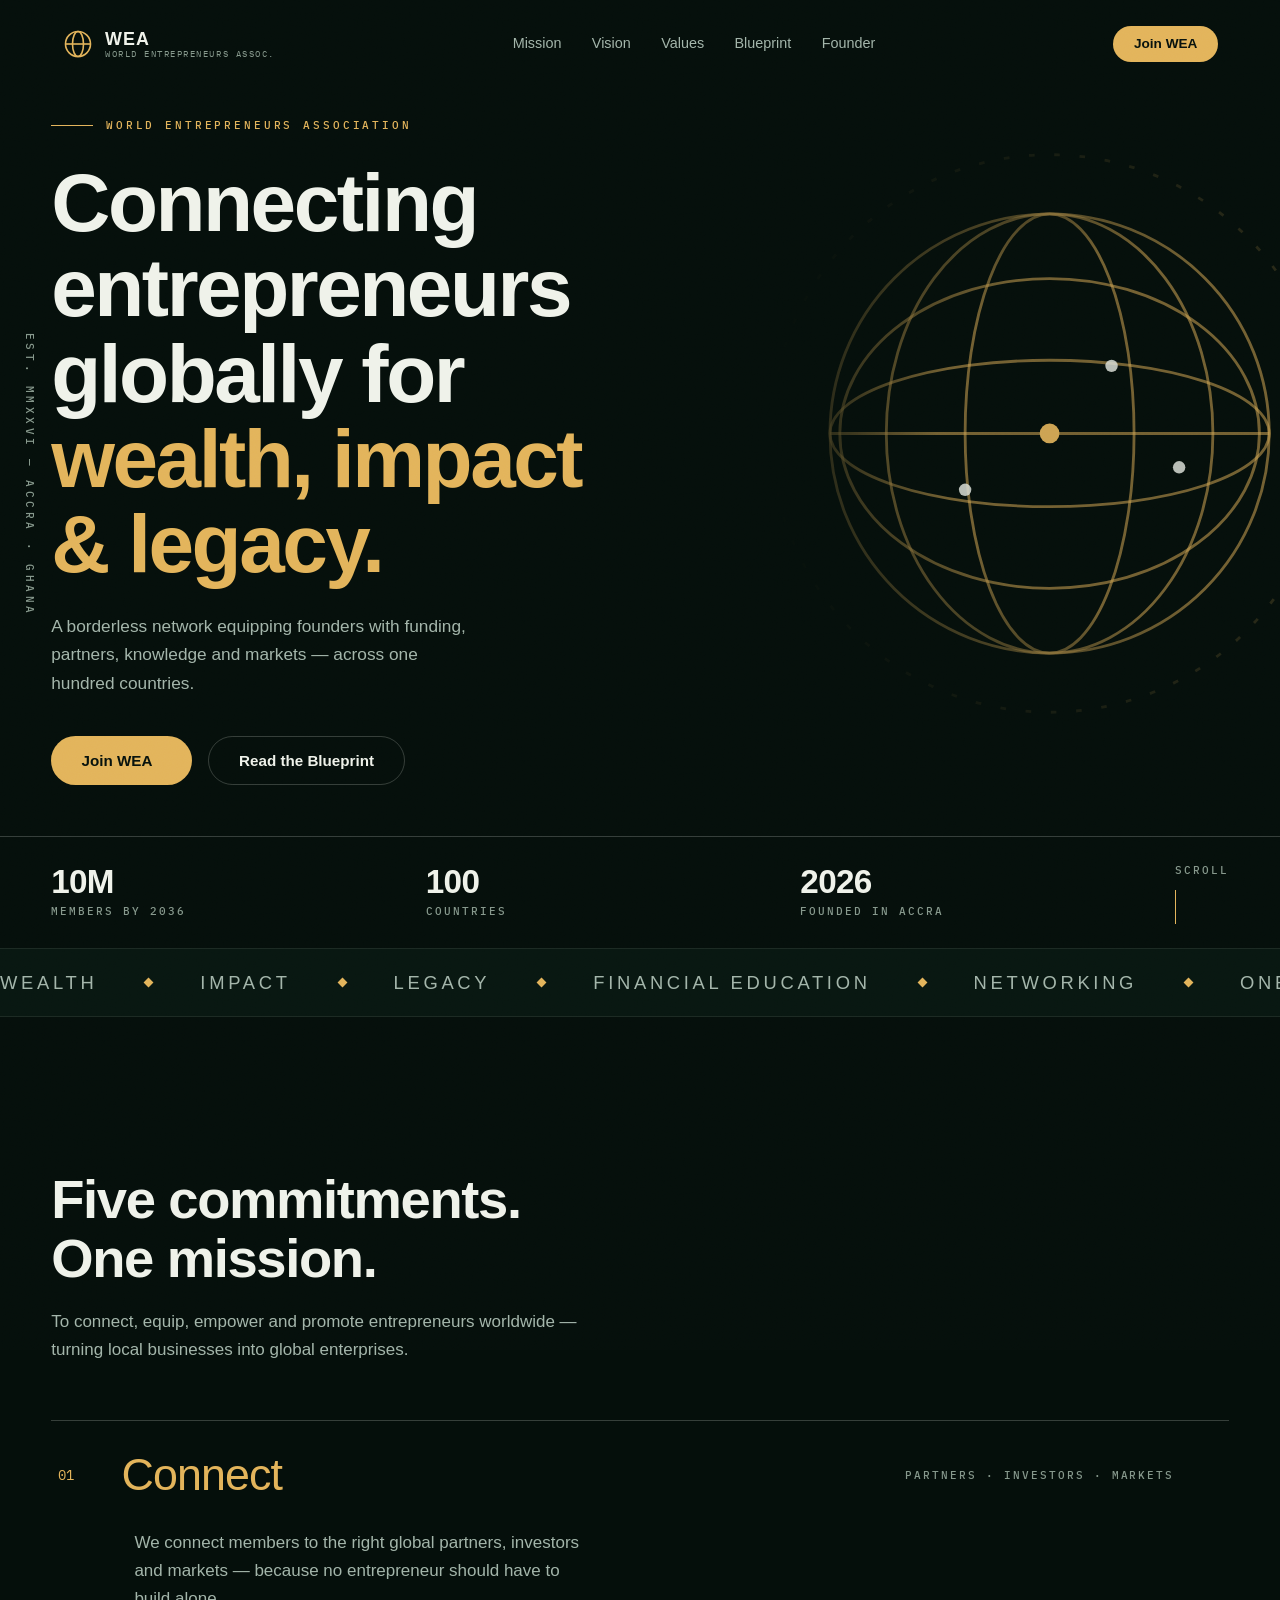
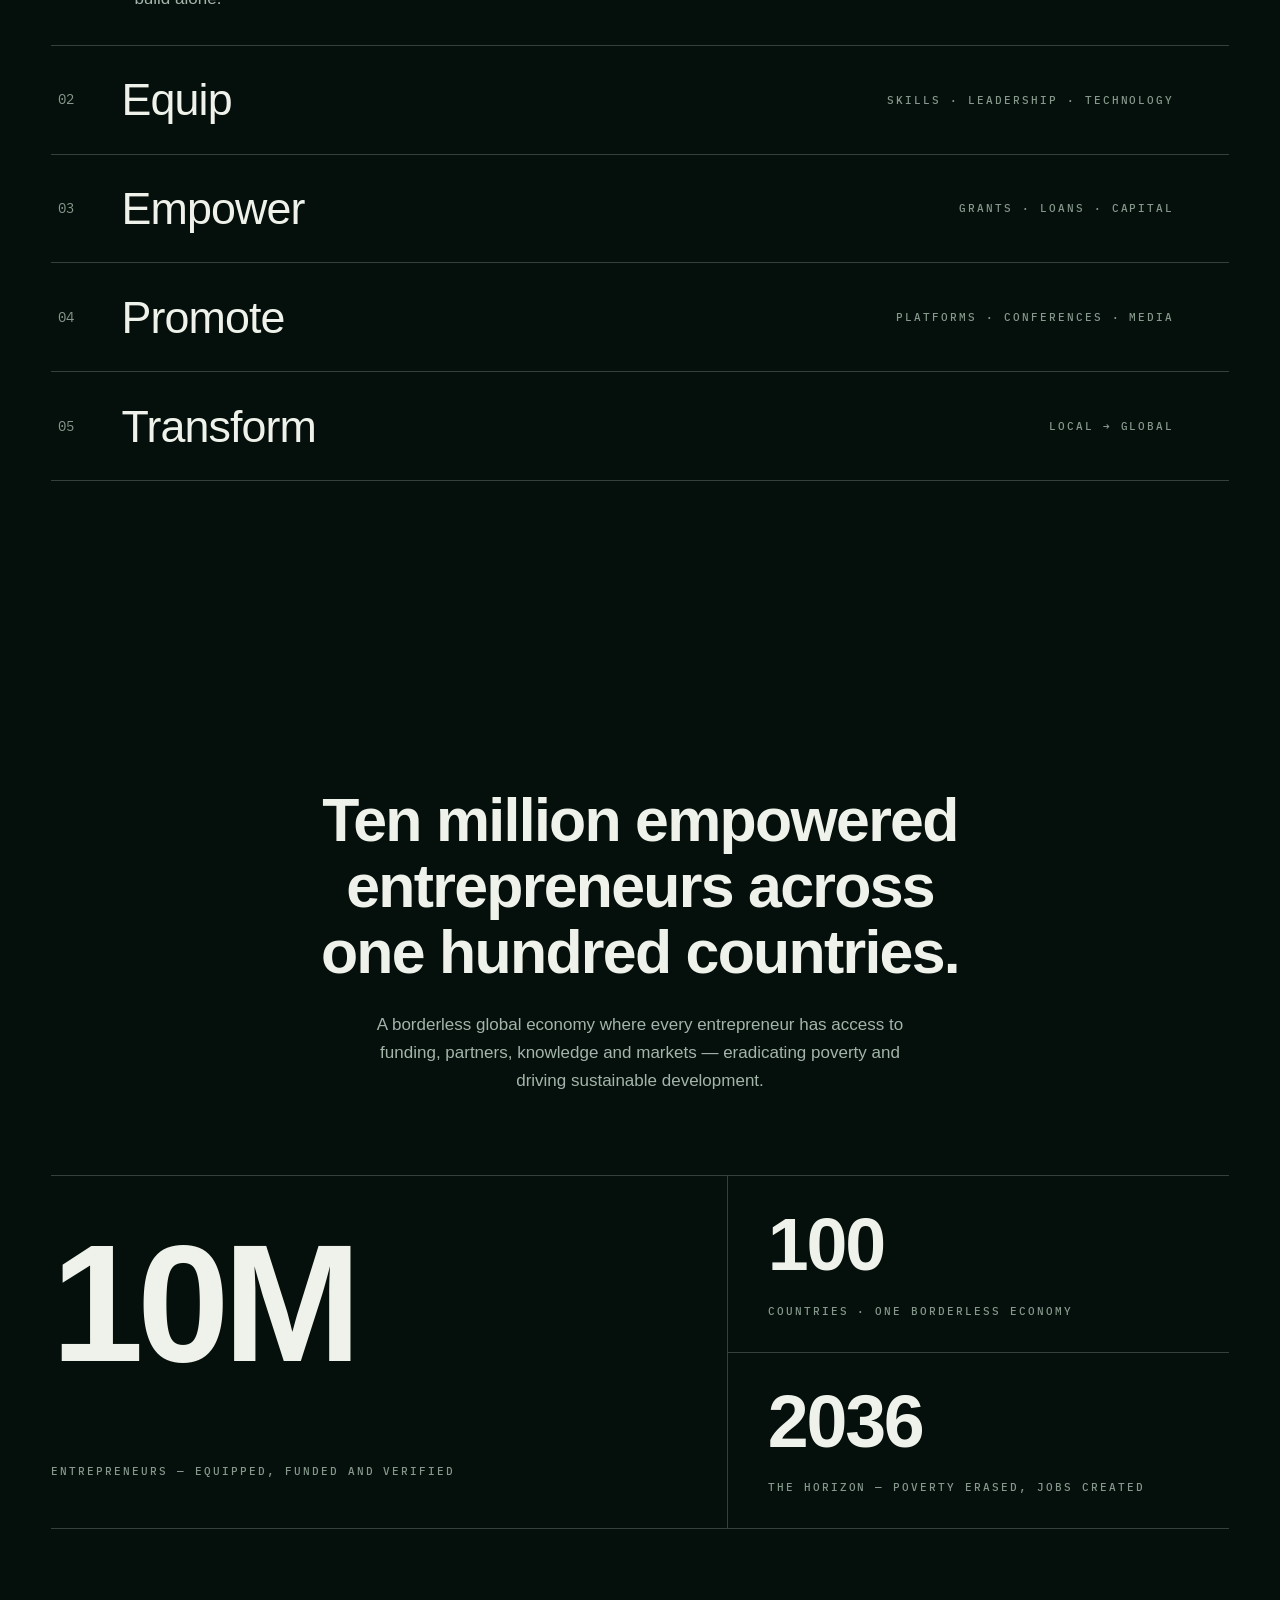
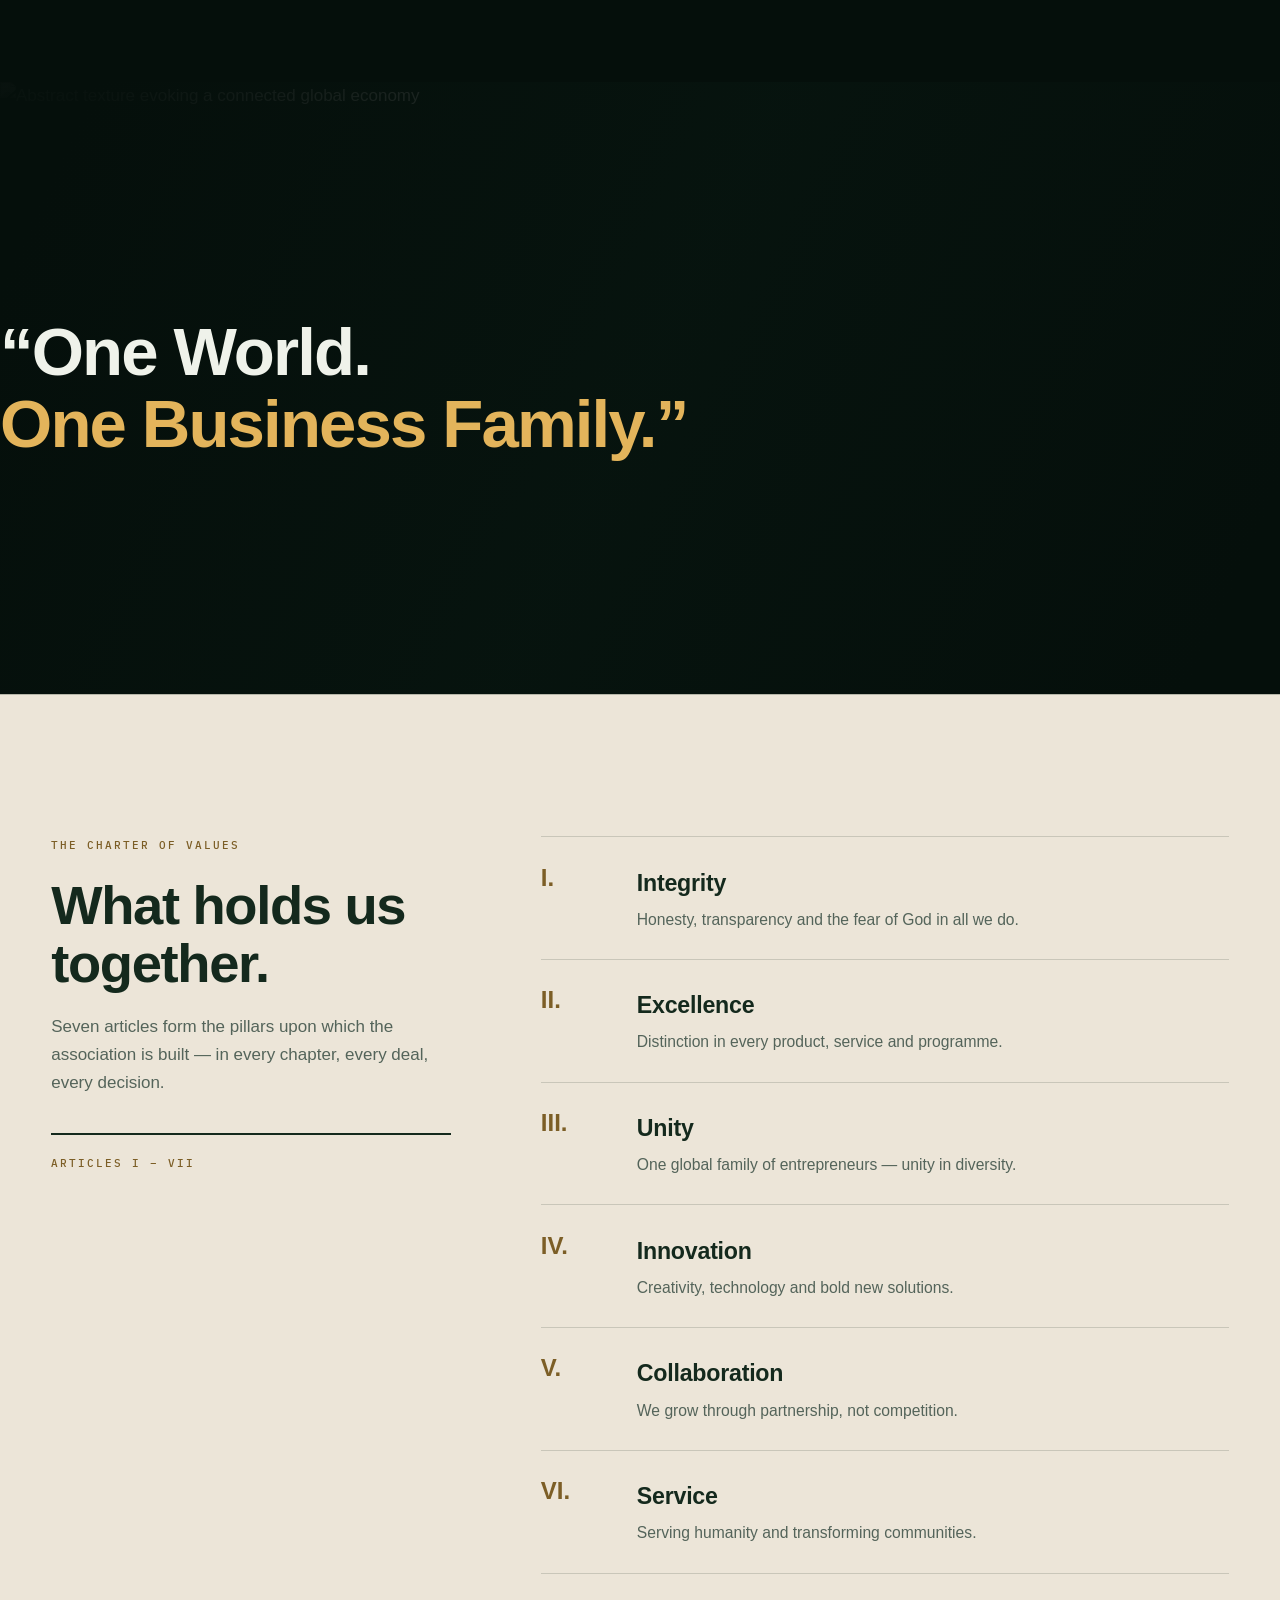
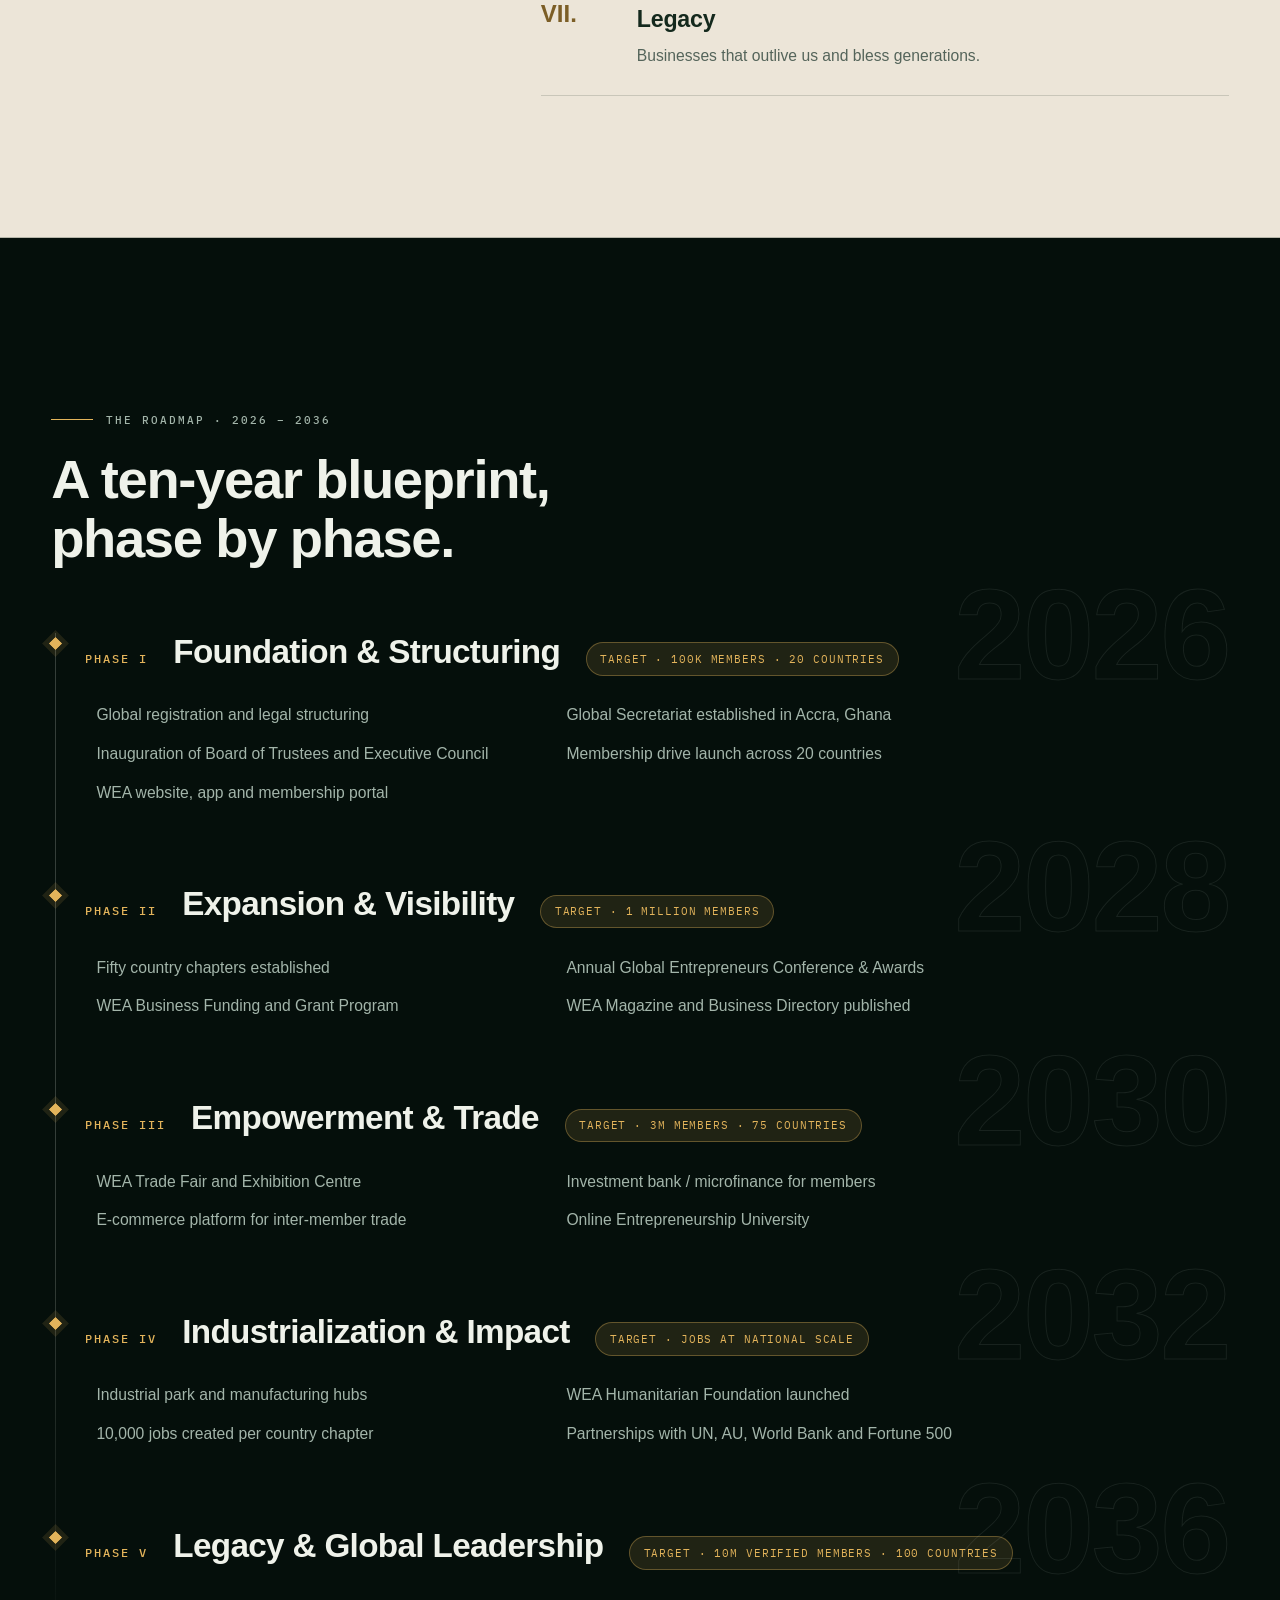
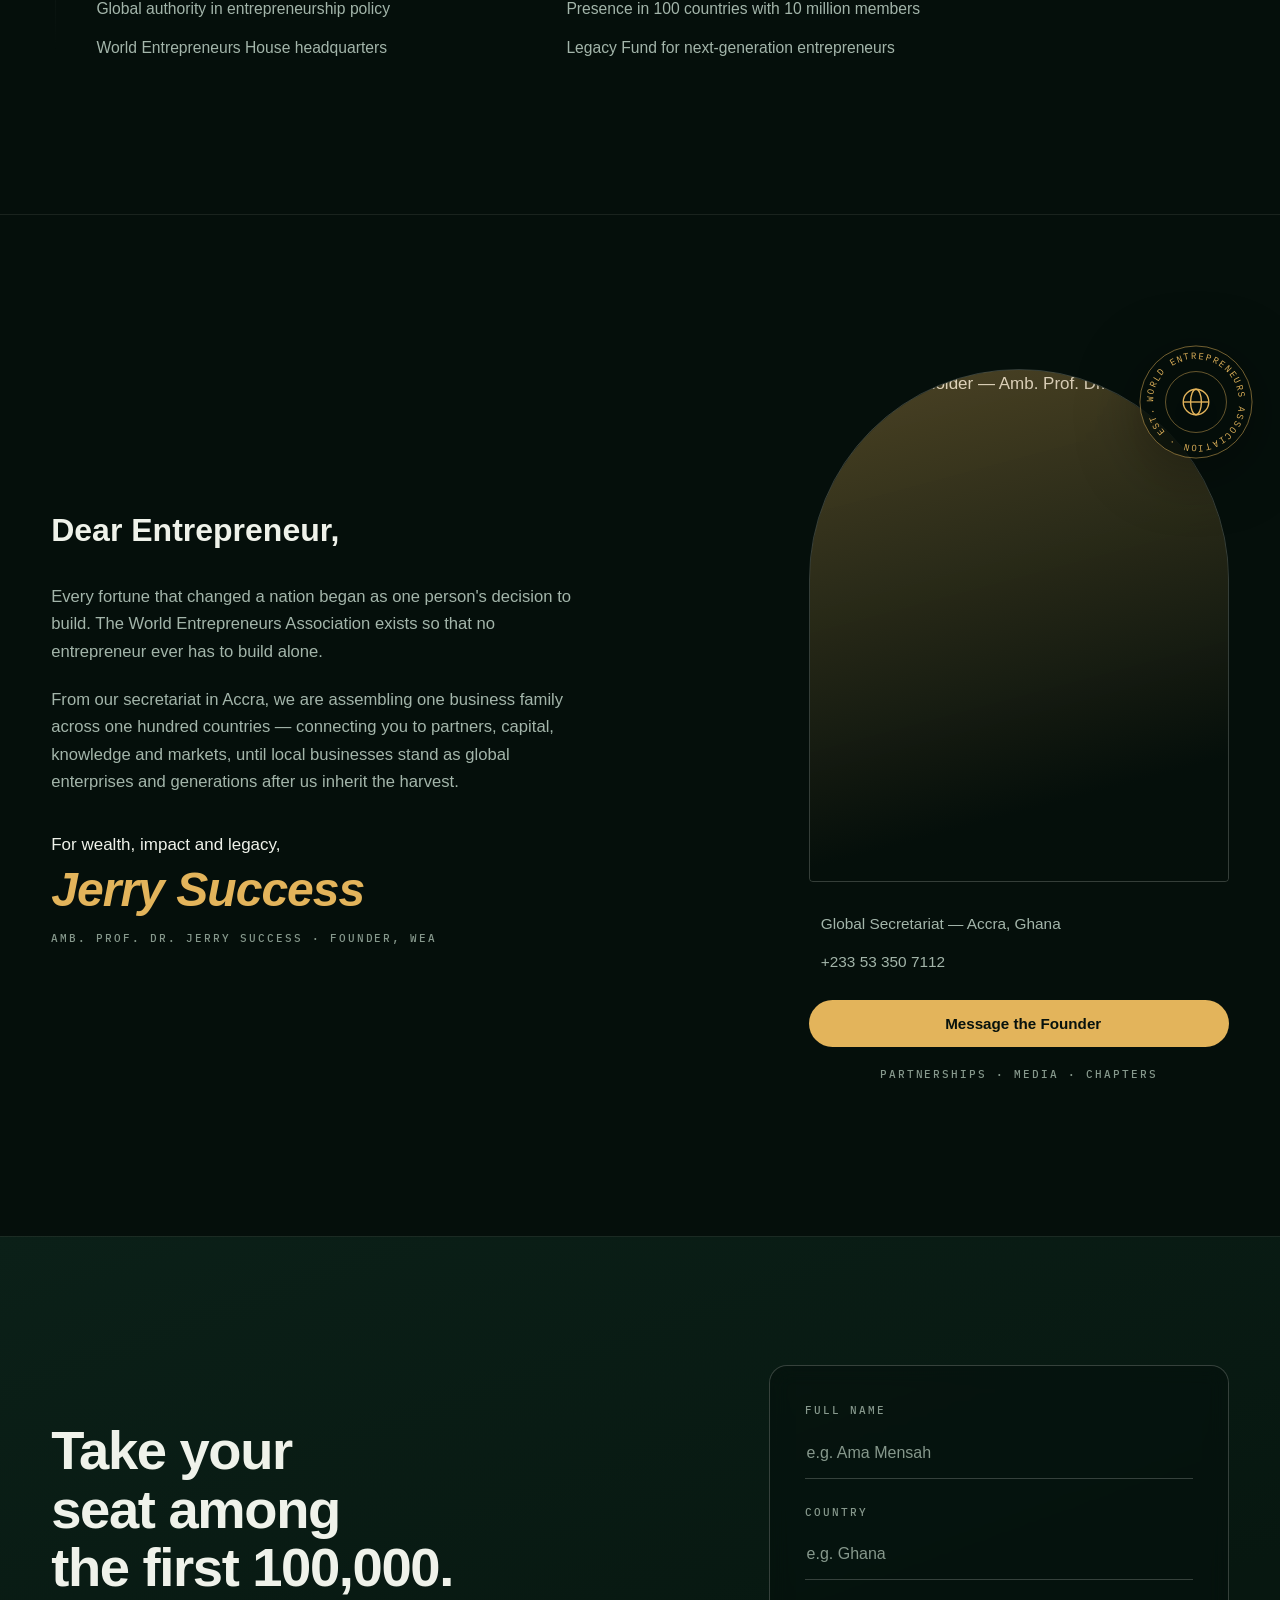
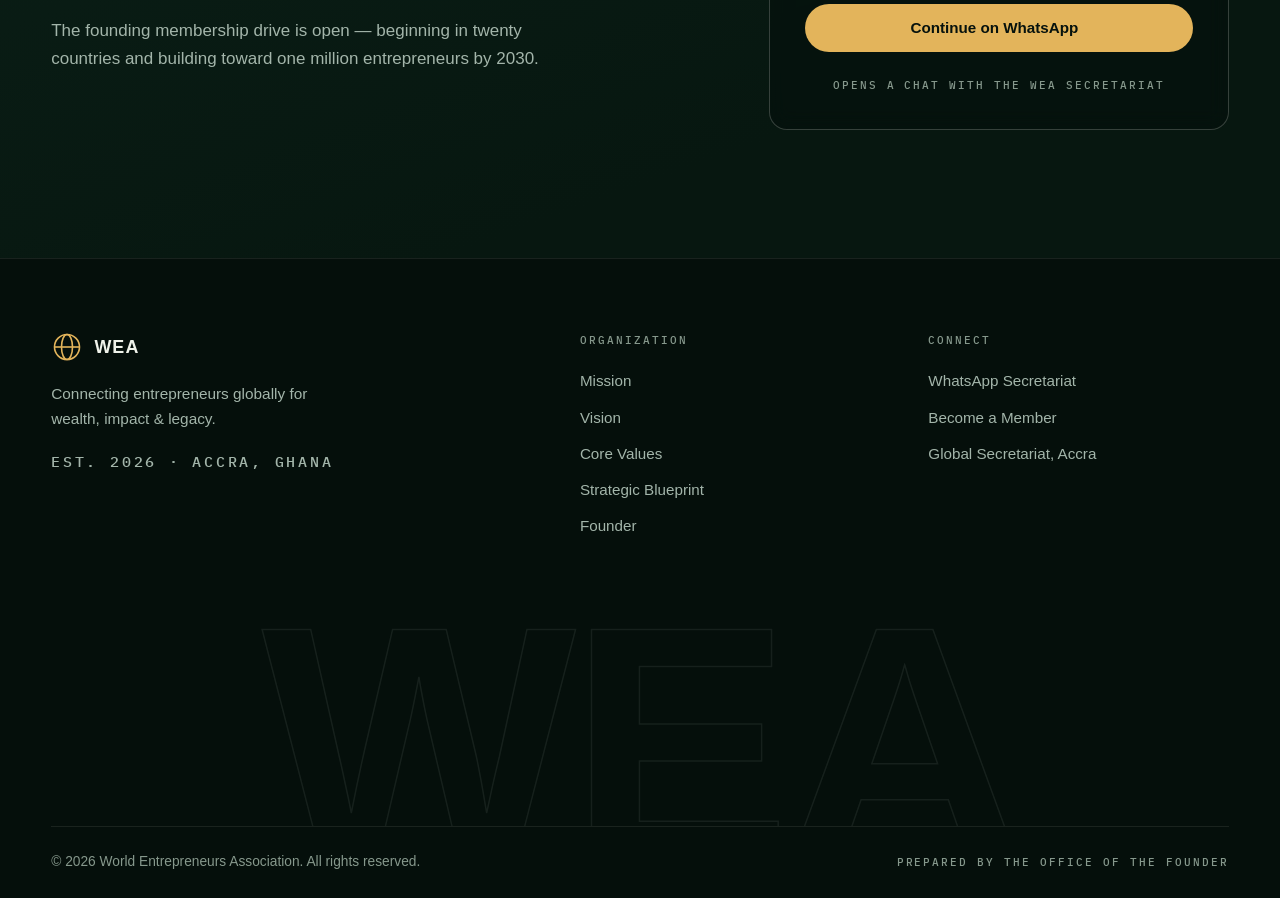
==== index.html @ bb93b954 "Initial commit: World Entrepreneurs Association website" ====
<!DOCTYPE html>
<html lang="en">
<head>
  <meta charset="UTF-8" />
  <meta name="viewport" content="width=device-width, initial-scale=1.0" />
  <title>WEA — World Entrepreneurs Association</title>
  <meta name="description" content="World Entrepreneurs Association — connecting entrepreneurs globally for wealth, impact and legacy. One world. One business family." />
  <meta name="theme-color" content="#050f0b" />
  <link rel="icon" href='data:image/svg+xml,<svg xmlns="http://www.w3.org/2000/svg" viewBox="0 0 32 32"><circle cx="16" cy="16" r="12.5" fill="none" stroke="%23E3B45B" stroke-width="2"/><ellipse cx="16" cy="16" rx="5.5" ry="12.5" fill="none" stroke="%23E3B45B" stroke-width="2"/><path d="M4 16h24" stroke="%23E3B45B" stroke-width="2"/></svg>' />
  <link rel="preconnect" href="https://api.fontshare.com" />
  <link rel="preconnect" href="https://cdn.fontshare.com" crossorigin />
  <link rel="preconnect" href="https://fonts.googleapis.com" />
  <link rel="preconnect" href="https://fonts.gstatic.com" crossorigin />
  <link href="https://api.fontshare.com/v2/css?f[]=clash-display@500,600,700&f[]=satoshi@400,400i,500,700,700i&display=swap" rel="stylesheet" />
  <link href="https://fonts.googleapis.com/css2?family=IBM+Plex+Mono:wght@400;500&display=swap" rel="stylesheet" />
  <link rel="stylesheet" href="https://cdn.jsdelivr.net/npm/@phosphor-icons/web@2.1.1/src/regular/style.css" />
  <link rel="stylesheet" href="styles.css" />
</head>
<body>
  <a class="skip-link" href="#main">Skip to content</a>
  <div class="grain" aria-hidden="true"></div>
  <div class="scroll-progress" aria-hidden="true"></div>
  <div id="sentinel" aria-hidden="true"></div>

  <header class="nav">
    <div class="nav-inner">
      <a class="brand" href="#home" aria-label="World Entrepreneurs Association home">
        <svg class="brand-mark" viewBox="0 0 32 32" fill="none" aria-hidden="true">
          <circle cx="16" cy="16" r="12.5" stroke="currentColor" stroke-width="1.6"/>
          <ellipse cx="16" cy="16" rx="5.5" ry="12.5" stroke="currentColor" stroke-width="1.6"/>
          <path d="M4 16h24" stroke="currentColor" stroke-width="1.6"/>
        </svg>
        <span class="brand-text">
          <strong>WEA</strong>
          <small>World Entrepreneurs Assoc.</small>
        </span>
      </a>

      <nav class="nav-links" aria-label="Primary">
        <a href="#mission">Mission</a>
        <a href="#vision">Vision</a>
        <a href="#charter">Values</a>
        <a href="#blueprint">Blueprint</a>
        <a href="#founder">Founder</a>
      </nav>

      <div class="nav-actions">
        <a class="btn btn-primary btn-sm" href="#join">Join WEA</a>
        <button id="menuBtn" class="menu-btn" aria-expanded="false" aria-controls="mobileMenu" aria-label="Open menu">
          <span></span><span></span>
        </button>
      </div>
    </div>
  </header>

  <div id="mobileMenu" class="mobile-menu">
    <nav aria-label="Mobile">
      <a href="#mission">Mission</a>
      <a href="#vision">Vision</a>
      <a href="#charter">Values</a>
      <a href="#blueprint">Blueprint</a>
      <a href="#founder">Founder</a>
      <a class="btn btn-primary" href="#join">Join WEA</a>
    </nav>
  </div>

  <main id="main">

    <section class="hero" id="home">
      <svg class="globe" viewBox="0 0 200 200" fill="none" aria-hidden="true">
        <g class="globe-spin-slow">
          <circle cx="100" cy="100" r="99" stroke="rgba(227,180,91,.25)" stroke-width="1" stroke-dasharray="2 7"/>
        </g>
        <g class="globe-spin" stroke="rgba(227,180,91,.55)" stroke-width="1">
          <circle cx="100" cy="100" r="78"/>
          <ellipse cx="100" cy="100" rx="30" ry="78"/>
          <ellipse cx="100" cy="100" rx="58" ry="78"/>
          <path d="M22 100h156"/>
          <ellipse cx="100" cy="100" rx="78" ry="26"/>
          <ellipse cx="100" cy="100" rx="74.5" ry="55"/>
        </g>
        <circle cx="100" cy="100" r="3.5" fill="#e3b45b"/>
        <circle cx="122" cy="76" r="2.2" fill="#eff2ea" opacity=".85"/>
        <circle cx="70" cy="120" r="2.2" fill="#eff2ea" opacity=".85"/>
        <circle cx="146" cy="112" r="2.2" fill="#eff2ea" opacity=".85"/>
      </svg>

      <p class="hero-edge mono-label" aria-hidden="true">Est. MMXXVI — Accra · Ghana</p>

      <div class="container hero-body">
        <p class="eyebrow reveal">World Entrepreneurs Association</p>
        <h1 class="hero-title reveal" style="--d:90ms">
          Connecting entrepreneurs globally
          for <span class="em">wealth, impact &amp;&nbsp;legacy.</span>
        </h1>
        <p class="hero-sub reveal" style="--d:180ms">
          A borderless network equipping founders with funding, partners,
          knowledge and markets — across one hundred countries.
        </p>
        <div class="hero-ctas reveal" style="--d:270ms">
          <a class="btn btn-primary" href="#join">Join WEA <i class="ph ph-arrow-right" aria-hidden="true"></i></a>
          <a class="btn btn-ghost" href="#blueprint">Read the Blueprint</a>
        </div>
      </div>

      <div class="hero-rail">
        <div class="container hero-rail-inner">
          <div class="rail-stat reveal">
            <span class="rail-num" data-count="10" data-suffix="M">10M</span>
            <span class="rail-label mono-label">Members by 2036</span>
          </div>
          <div class="rail-stat reveal" style="--d:80ms">
            <span class="rail-num" data-count="100" data-suffix="">100</span>
            <span class="rail-label mono-label">Countries</span>
          </div>
          <div class="rail-stat reveal" style="--d:160ms">
            <span class="rail-num">2026</span>
            <span class="rail-label mono-label">Founded in Accra</span>
          </div>
          <a class="rail-scroll reveal" style="--d:240ms" href="#mission" aria-label="Scroll to mission">
            <span class="mono-label">Scroll</span>
            <span class="scroll-line" aria-hidden="true"></span>
          </a>
        </div>
      </div>
    </section>

    <div class="marquee" aria-hidden="true">
      <div class="marquee-track">
        <ul class="marquee-group">
          <li>Wealth</li><li>Impact</li><li>Legacy</li><li>Financial Education</li>
          <li>Networking</li><li>One World</li><li>One Business Family</li>
        </ul>
        <ul class="marquee-group">
          <li>Wealth</li><li>Impact</li><li>Legacy</li><li>Financial Education</li>
          <li>Networking</li><li>One World</li><li>One Business Family</li>
        </ul>
      </div>
    </div>

    <section class="section" id="mission">
      <div class="container">
        <header class="section-head reveal">
          <h2>Five commitments.<br />One mission.</h2>
          <p>To connect, equip, empower and promote entrepreneurs worldwide — turning local businesses into global enterprises.</p>
        </header>

        <div class="pillars reveal" style="--d:120ms">
          <article class="pillar-item open">
            <button class="pillar-row" id="pillar-b1" aria-expanded="true" aria-controls="pillar-p1">
              <span class="pillar-index">01</span>
              <span class="pillar-name">Connect</span>
              <span class="pillar-tag mono-label">Partners · Investors · Markets</span>
              <i class="ph ph-arrow-down-right pillar-arrow" aria-hidden="true"></i>
            </button>
            <div class="pillar-panel" id="pillar-p1" role="region" aria-labelledby="pillar-b1">
              <div><p>We connect members to the right global partners, investors and markets — because no entrepreneur should have to build alone.</p></div>
            </div>
          </article>

          <article class="pillar-item">
            <button class="pillar-row" id="pillar-b2" aria-expanded="false" aria-controls="pillar-p2">
              <span class="pillar-index">02</span>
              <span class="pillar-name">Equip</span>
              <span class="pillar-tag mono-label">Skills · Leadership · Technology</span>
              <i class="ph ph-arrow-down-right pillar-arrow" aria-hidden="true"></i>
            </button>
            <div class="pillar-panel" id="pillar-p2" role="region" aria-labelledby="pillar-b2">
              <div><p>We equip members with modern entrepreneurial skills, leadership training and digital technology.</p></div>
            </div>
          </article>

          <article class="pillar-item">
            <button class="pillar-row" id="pillar-b3" aria-expanded="false" aria-controls="pillar-p3">
              <span class="pillar-index">03</span>
              <span class="pillar-name">Empower</span>
              <span class="pillar-tag mono-label">Grants · Loans · Capital</span>
              <i class="ph ph-arrow-down-right pillar-arrow" aria-hidden="true"></i>
            </button>
            <div class="pillar-panel" id="pillar-p3" role="region" aria-labelledby="pillar-b3">
              <div><p>We empower members with access to funding, grants, loans and investment capital.</p></div>
            </div>
          </article>

          <article class="pillar-item">
            <button class="pillar-row" id="pillar-b4" aria-expanded="false" aria-controls="pillar-p4">
              <span class="pillar-index">04</span>
              <span class="pillar-name">Promote</span>
              <span class="pillar-tag mono-label">Platforms · Conferences · Media</span>
              <i class="ph ph-arrow-down-right pillar-arrow" aria-hidden="true"></i>
            </button>
            <div class="pillar-panel" id="pillar-p4" role="region" aria-labelledby="pillar-b4">
              <div><p>We promote members' businesses and brands on global platforms, conferences and media.</p></div>
            </div>
          </article>

          <article class="pillar-item">
            <button class="pillar-row" id="pillar-b5" aria-expanded="false" aria-controls="pillar-p5">
              <span class="pillar-index">05</span>
              <span class="pillar-name">Transform</span>
              <span class="pillar-tag mono-label">Local → Global</span>
              <i class="ph ph-arrow-down-right pillar-arrow" aria-hidden="true"></i>
            </button>
            <div class="pillar-panel" id="pillar-p5" role="region" aria-labelledby="pillar-b5">
              <div><p>We transform local businesses into global enterprises — creating wealth and jobs at national scale.</p></div>
            </div>
          </article>
        </div>
      </div>
    </section>

    <section class="vision" id="vision">
      <div class="container">
        <h2 class="vision-title reveal">Ten million empowered entrepreneurs across one hundred countries.</h2>
        <p class="vision-sub reveal" style="--d:110ms">
          A borderless global economy where every entrepreneur has access to funding,
          partners, knowledge and markets — eradicating poverty and driving sustainable development.
        </p>
        <dl class="monument reveal" style="--d:200ms">
          <div class="monument-main">
            <dd><span data-count="10" data-suffix="M">10M</span></dd>
            <dt class="mono-label">Entrepreneurs — equipped, funded and verified</dt>
          </div>
          <div class="monument-side">
            <div class="monument-cell">
              <dd><span data-count="100" data-suffix="">100</span></dd>
              <dt class="mono-label">Countries · one borderless economy</dt>
            </div>
            <div class="monument-cell">
              <dd>2036</dd>
              <dt class="mono-label">The horizon — poverty erased, jobs created</dt>
            </div>
          </div>
        </dl>
      </div>
    </section>

    <figure class="tagline-band">
      <img src="https://picsum.photos/seed/wea-global-network/1800/900" alt="Abstract texture evoking a connected global economy" loading="lazy" />
      <figcaption class="container">
        <p class="band-quote reveal">“One World.<br /><span>One Business Family.”</span></p>
      </figcaption>
    </figure>

    <section class="charter" id="charter">
      <div class="container charter-grid">
        <div class="charter-intro reveal">
          <p class="mono-label charter-label">The Charter of Values</p>
          <h2>What holds us together.</h2>
          <p>Seven articles form the pillars upon which the association is built — in every chapter, every deal, every decision.</p>
          <p class="mono-label charter-foot">Articles I – VII</p>
        </div>
        <ol class="articles">
          <li class="reveal">
            <span class="article-numeral">I.</span>
            <div><h3>Integrity</h3><p>Honesty, transparency and the fear of God in all we do.</p></div>
          </li>
          <li class="reveal" style="--d:60ms">
            <span class="article-numeral">II.</span>
            <div><h3>Excellence</h3><p>Distinction in every product, service and programme.</p></div>
          </li>
          <li class="reveal" style="--d:120ms">
            <span class="article-numeral">III.</span>
            <div><h3>Unity</h3><p>One global family of entrepreneurs — unity in diversity.</p></div>
          </li>
          <li class="reveal" style="--d:180ms">
            <span class="article-numeral">IV.</span>
            <div><h3>Innovation</h3><p>Creativity, technology and bold new solutions.</p></div>
          </li>
          <li class="reveal" style="--d:240ms">
            <span class="article-numeral">V.</span>
            <div><h3>Collaboration</h3><p>We grow through partnership, not competition.</p></div>
          </li>
          <li class="reveal" style="--d:300ms">
            <span class="article-numeral">VI.</span>
            <div><h3>Service</h3><p>Serving humanity and transforming communities.</p></div>
          </li>
          <li class="reveal" style="--d:360ms">
            <span class="article-numeral">VII.</span>
            <div><h3>Legacy</h3><p>Businesses that outlive us and bless generations.</p></div>
          </li>
        </ol>
      </div>
    </section>

    <section class="section" id="blueprint">
      <div class="container">
        <header class="section-head blueprint-head reveal">
          <p class="mono-label blueprint-label">The Roadmap · 2026 – 2036</p>
          <h2>A ten-year blueprint,<br />phase by phase.</h2>
        </header>

        <div class="timeline">
          <article class="phase reveal">
            <span class="ghost-year" aria-hidden="true">2026</span>
            <div class="phase-meta">
              <span class="phase-node" aria-hidden="true"></span>
              <p class="mono-num">Phase I</p>
              <p class="phase-years">Foundation &amp; Structuring</p>
              <span class="chip">Target · 100K members · 20 countries</span>
            </div>
            <div class="phase-body">
              <ul>
                <li><i class="ph ph-check" aria-hidden="true"></i>Global registration and legal structuring</li>
                <li><i class="ph ph-check" aria-hidden="true"></i>Global Secretariat established in Accra, Ghana</li>
                <li><i class="ph ph-check" aria-hidden="true"></i>Inauguration of Board of Trustees and Executive Council</li>
                <li><i class="ph ph-check" aria-hidden="true"></i>Membership drive launch across 20 countries</li>
                <li><i class="ph ph-check" aria-hidden="true"></i>WEA website, app and membership portal</li>
              </ul>
            </div>
          </article>

          <article class="phase reveal">
            <span class="ghost-year" aria-hidden="true">2028</span>
            <div class="phase-meta">
              <span class="phase-node" aria-hidden="true"></span>
              <p class="mono-num">Phase II</p>
              <p class="phase-years">Expansion &amp; Visibility</p>
              <span class="chip">Target · 1 million members</span>
            </div>
            <div class="phase-body">
              <ul>
                <li><i class="ph ph-check" aria-hidden="true"></i>Fifty country chapters established</li>
                <li><i class="ph ph-check" aria-hidden="true"></i>Annual Global Entrepreneurs Conference &amp; Awards</li>
                <li><i class="ph ph-check" aria-hidden="true"></i>WEA Business Funding and Grant Program</li>
                <li><i class="ph ph-check" aria-hidden="true"></i>WEA Magazine and Business Directory published</li>
              </ul>
            </div>
          </article>

          <article class="phase reveal">
            <span class="ghost-year" aria-hidden="true">2030</span>
            <div class="phase-meta">
              <span class="phase-node" aria-hidden="true"></span>
              <p class="mono-num">Phase III</p>
              <p class="phase-years">Empowerment &amp; Trade</p>
              <span class="chip">Target · 3M members · 75 countries</span>
            </div>
            <div class="phase-body">
              <ul>
                <li><i class="ph ph-check" aria-hidden="true"></i>WEA Trade Fair and Exhibition Centre</li>
                <li><i class="ph ph-check" aria-hidden="true"></i>Investment bank / microfinance for members</li>
                <li><i class="ph ph-check" aria-hidden="true"></i>E-commerce platform for inter-member trade</li>
                <li><i class="ph ph-check" aria-hidden="true"></i>Online Entrepreneurship University</li>
              </ul>
            </div>
          </article>

          <article class="phase reveal">
            <span class="ghost-year" aria-hidden="true">2032</span>
            <div class="phase-meta">
              <span class="phase-node" aria-hidden="true"></span>
              <p class="mono-num">Phase IV</p>
              <p class="phase-years">Industrialization &amp; Impact</p>
              <span class="chip">Target · Jobs at national scale</span>
            </div>
            <div class="phase-body">
              <ul>
                <li><i class="ph ph-check" aria-hidden="true"></i>Industrial park and manufacturing hubs</li>
                <li><i class="ph ph-check" aria-hidden="true"></i>WEA Humanitarian Foundation launched</li>
                <li><i class="ph ph-check" aria-hidden="true"></i>10,000 jobs created per country chapter</li>
                <li><i class="ph ph-check" aria-hidden="true"></i>Partnerships with UN, AU, World Bank and Fortune 500</li>
              </ul>
            </div>
          </article>

          <article class="phase reveal">
            <span class="ghost-year" aria-hidden="true">2036</span>
            <div class="phase-meta">
              <span class="phase-node" aria-hidden="true"></span>
              <p class="mono-num">Phase V</p>
              <p class="phase-years">Legacy &amp; Global Leadership</p>
              <span class="chip">Target · 10M verified members · 100 countries</span>
            </div>
            <div class="phase-body">
              <ul>
                <li><i class="ph ph-check" aria-hidden="true"></i>Global authority in entrepreneurship policy</li>
                <li><i class="ph ph-check" aria-hidden="true"></i>Presence in 100 countries with 10 million members</li>
                <li><i class="ph ph-check" aria-hidden="true"></i>World Entrepreneurs House headquarters</li>
                <li><i class="ph ph-check" aria-hidden="true"></i>Legacy Fund for next-generation entrepreneurs</li>
              </ul>
            </div>
          </article>
        </div>
      </div>
    </section>

    <section class="section founder" id="founder">
      <div class="container founder-grid">
        <div class="founder-letter reveal">
          <p class="letter-open">Dear Entrepreneur,</p>
          <p>Every fortune that changed a nation began as one person's decision to build. The World Entrepreneurs Association exists so that no entrepreneur ever has to build alone.</p>
          <p>From our secretariat in Accra, we are assembling one business family across one hundred countries — connecting you to partners, capital, knowledge and markets, until local businesses stand as global enterprises and generations after us inherit the harvest.</p>
          <p class="letter-close">For wealth, impact and legacy,</p>
          <p class="signature">Jerry Success</p>
          <p class="mono-label">Amb. Prof. Dr. Jerry Success · Founder, WEA</p>
        </div>

        <aside class="founder-card reveal" style="--d:140ms">
          <div class="portrait-wrap">
            <figure class="duotone portrait">
              <img src="https://picsum.photos/seed/wea-leadership-stage/900/1100" alt="Portrait placeholder — Amb. Prof. Dr. Jerry Success" loading="lazy" />
            </figure>
            <svg class="seal" viewBox="0 0 120 120" aria-hidden="true">
              <defs>
                <path id="seal-arc" d="M60,60 m-44,0 a44,44 0 1,1 88,0 a44,44 0 1,1 -88,0" />
              </defs>
              <circle cx="60" cy="60" r="57" fill="rgba(5,15,11,.72)" stroke="rgba(227,180,91,.5)" stroke-width="1"/>
              <circle cx="60" cy="60" r="31" fill="none" stroke="rgba(227,180,91,.45)" stroke-width="1"/>
              <g class="seal-rotate">
                <text class="seal-text">
                  <textPath href="#seal-arc" startOffset="0">WORLD ENTREPRENEURS ASSOCIATION · EST. MMXXVI · ACCRA ·</textPath>
                </text>
              </g>
              <g stroke="#e3b45b" stroke-width="1.4" fill="none">
                <circle cx="60" cy="60" r="13"/>
                <ellipse cx="60" cy="60" rx="5.5" ry="13"/>
                <path d="M47 60h26"/>
              </g>
            </svg>
          </div>
          <ul class="contact-list">
            <li>
              <i class="ph ph-map-pin" aria-hidden="true"></i>
              <span>Global Secretariat — Accra, Ghana</span>
            </li>
            <li>
              <i class="ph ph-whatsapp-logo" aria-hidden="true"></i>
              <span>+233 53 350 7112</span>
            </li>
          </ul>
          <a class="btn btn-primary btn-block" href="https://wa.me/233533507112" target="_blank" rel="noopener">
            <i class="ph ph-whatsapp-logo" aria-hidden="true"></i>
            Message the Founder
          </a>
          <p class="card-foot mono-label">Partnerships · Media · Chapters</p>
        </aside>
      </div>
    </section>

    <section class="join" id="join">
      <div class="container join-grid">
        <div class="join-copy reveal">
          <h2>Take your seat among the first&nbsp;100,000.</h2>
          <p>The founding membership drive is open — beginning in twenty countries and building toward one million entrepreneurs by 2030.</p>
        </div>
        <form id="joinForm" class="join-card reveal" style="--d:120ms" novalidate>
          <div class="field">
            <label for="fName" class="mono-label">Full name</label>
            <input type="text" id="fName" name="name" autocomplete="name" placeholder="e.g. Ama Mensah" />
            <p class="field-error" id="errName" hidden>Please enter your full name.</p>
          </div>
          <div class="field">
            <label for="fCountry" class="mono-label">Country</label>
            <input type="text" id="fCountry" name="country" autocomplete="country-name" placeholder="e.g. Ghana" />
            <p class="field-error" id="errCountry" hidden>Please enter your country.</p>
          </div>
          <button type="submit" class="btn btn-primary btn-block">
            Continue on WhatsApp
            <i class="ph ph-arrow-right" aria-hidden="true"></i>
          </button>
          <p class="join-note mono-label">Opens a chat with the WEA secretariat</p>
        </form>
      </div>
    </section>

  </main>

  <footer class="footer">
    <div class="container footer-grid">
      <div class="footer-brand">
        <a class="brand" href="#home" aria-label="Back to top">
          <svg class="brand-mark" viewBox="0 0 32 32" fill="none" aria-hidden="true">
            <circle cx="16" cy="16" r="12.5" stroke="currentColor" stroke-width="1.6"/>
            <ellipse cx="16" cy="16" rx="5.5" ry="12.5" stroke="currentColor" stroke-width="1.6"/>
            <path d="M4 16h24" stroke="currentColor" stroke-width="1.6"/>
          </svg>
          <span class="brand-text"><strong>WEA</strong></span>
        </a>
        <p>Connecting entrepreneurs globally for wealth, impact &amp; legacy.</p>
        <p class="mono-label">Est. 2026 · Accra, Ghana</p>
      </div>
      <nav class="footer-col" aria-label="Organization">
        <h4 class="mono-label">Organization</h4>
        <a href="#mission">Mission</a>
        <a href="#vision">Vision</a>
        <a href="#charter">Core Values</a>
        <a href="#blueprint">Strategic Blueprint</a>
        <a href="#founder">Founder</a>
      </nav>
      <div class="footer-col">
        <h4 class="mono-label">Connect</h4>
        <a href="https://wa.me/233533507112" target="_blank" rel="noopener">WhatsApp Secretariat</a>
        <a href="#join">Become a Member</a>
        <span>Global Secretariat, Accra</span>
      </div>
    </div>
    <div class="footer-watermark" aria-hidden="true">WEA</div>
    <div class="container footer-bar">
      <span>© <span id="year">2026</span> World Entrepreneurs Association. All rights reserved.</span>
      <span class="mono-label">Prepared by the Office of the Founder</span>
    </div>
  </footer>

  <script src="script.js"></script>
</body>
</html>
---- styles.css ----
:root {
  --bg: #050f0b;
  --bg-2: #081711;
  --bg-3: #0b2018;
  --line: rgba(226, 232, 222, 0.09);
  --line-strong: rgba(226, 232, 222, 0.22);
  --text: #eff2ea;
  --muted: #a3b5aa;
  --faint: #86988c;
  --gold: #e3b45b;
  --gold-2: #f0cb86;
  --gold-dim: rgba(227, 180, 91, 0.12);
  --ink: #07120d;
  --paper: #ece5d8;
  --paper-ink: #14291d;
  --paper-muted: #54645a;
  --paper-gold: #7c5e26;
  --danger: #e8927c;
  --radius-card: 18px;
  --radius-input: 12px;
  --nav-h: 76px;
  --font-display: "Clash Display", "Sora", sans-serif;
  --font-body: "Satoshi", "Segoe UI", sans-serif;
  --font-mono: "IBM Plex Mono", monospace;
  --ease: cubic-bezier(0.16, 1, 0.3, 1);
  color-scheme: dark;
}

*,
*::before,
*::after {
  box-sizing: border-box;
  margin: 0;
  padding: 0;
}

html {
  scroll-behavior: smooth;
  scroll-padding-top: calc(var(--nav-h) + 20px);
}

body {
  background: var(--bg);
  color: var(--text);
  font-family: var(--font-body);
  font-size: 17px;
  line-height: 1.65;
  -webkit-font-smoothing: antialiased;
  overflow-x: hidden;
}

body.menu-open {
  overflow: hidden;
}

img {
  display: block;
  max-width: 100%;
}

a {
  color: inherit;
  text-decoration: none;
}

ul,
ol {
  list-style: none;
}

button {
  font: inherit;
  color: inherit;
  background: none;
  border: none;
  cursor: pointer;
}

::selection {
  background: var(--gold);
  color: var(--ink);
}

:focus-visible {
  outline: 2px solid var(--gold);
  outline-offset: 3px;
  border-radius: 4px;
}

::-webkit-scrollbar {
  width: 10px;
}

::-webkit-scrollbar-track {
  background: var(--bg);
}

::-webkit-scrollbar-thumb {
  background: var(--bg-3);
  border-radius: 999px;
  border: 2px solid var(--bg);
}

.container {
  width: min(1240px, 92vw);
  margin-inline: auto;
}

.mono-label {
  font-family: var(--font-mono);
  font-size: 11px;
  font-weight: 500;
  letter-spacing: 0.18em;
  text-transform: uppercase;
  color: var(--faint);
}

.mono-num {
  font-family: var(--font-mono);
  font-size: 12px;
  font-weight: 500;
  letter-spacing: 0.16em;
  text-transform: uppercase;
  color: var(--gold);
}

.skip-link {
  position: fixed;
  top: -100%;
  left: 16px;
  z-index: 200;
  padding: 0.7rem 1.2rem;
  background: var(--gold);
  color: var(--ink);
  border-radius: 999px;
  font-weight: 700;
  transition: top 0.25s var(--ease);
}

.skip-link:focus {
  top: 14px;
}

.grain {
  position: fixed;
  inset: -50%;
  z-index: 90;
  pointer-events: none;
  opacity: 0.05;
  mix-blend-mode: overlay;
  background-image: url("data:image/svg+xml,%3Csvg xmlns='http://www.w3.org/2000/svg' width='140' height='140'%3E%3Cfilter id='n'%3E%3CfeTurbulence type='fractalNoise' baseFrequency='0.85' numOctaves='2' stitchTiles='stitch'/%3E%3C/filter%3E%3Crect width='100%25' height='100%25' filter='url(%23n)'/%3E%3C/svg%3E");
}

.scroll-progress {
  position: fixed;
  top: 0;
  left: 0;
  right: 0;
  height: 2px;
  z-index: 95;
  background: linear-gradient(90deg, var(--gold), var(--gold-2));
  transform-origin: 0 50%;
  transform: scaleX(0);
}

@supports (animation-timeline: scroll()) {
  .scroll-progress {
    animation: progress-grow linear both;
    animation-timeline: scroll(root block);
  }

  @keyframes progress-grow {
    to {
      transform: scaleX(1);
    }
  }
}

.btn {
  position: relative;
  display: inline-flex;
  align-items: center;
  justify-content: center;
  gap: 0.55rem;
  padding: 1rem 1.9rem;
  border-radius: 999px;
  font-family: var(--font-body);
  font-weight: 700;
  font-size: 0.95rem;
  line-height: 1;
  white-space: nowrap;
  transition: transform 0.35s var(--ease), background 0.35s var(--ease),
    border-color 0.35s var(--ease), color 0.35s var(--ease), box-shadow 0.35s var(--ease);
}

.btn i {
  font-size: 1.15em;
  transition: transform 0.35s var(--ease);
}

.btn:hover i {
  transform: translateX(4px);
}

.btn-primary {
  background: var(--gold);
  color: var(--ink);
}

.btn-primary:hover {
  background: var(--gold-2);
  transform: translateY(-2px);
  box-shadow: 0 14px 34px -14px rgba(227, 180, 91, 0.5);
}

.btn-ghost {
  border: 1px solid var(--line-strong);
  color: var(--text);
}

.btn-ghost:hover {
  border-color: var(--gold);
  color: var(--gold);
  transform: translateY(-2px);
}

.btn:active {
  transform: translateY(0) scale(0.98);
}

.btn-sm {
  padding: 0.68rem 1.3rem;
  font-size: 0.85rem;
}

.btn-block {
  width: 100%;
}

.chip {
  display: inline-block;
  width: fit-content;
  padding: 0.42rem 0.85rem;
  border: 1px solid rgba(227, 180, 91, 0.35);
  border-radius: 999px;
  background: var(--gold-dim);
  color: var(--gold);
  font-family: var(--font-mono);
  font-size: 11px;
  letter-spacing: 0.08em;
  text-transform: uppercase;
  white-space: nowrap;
}

#sentinel {
  height: 1px;
}

.nav {
  position: fixed;
  inset-inline: 0;
  top: 14px;
  z-index: 80;
}

.nav-inner {
  width: min(1240px, 94vw);
  margin-inline: auto;
  height: 60px;
  display: flex;
  align-items: center;
  justify-content: space-between;
  gap: 2rem;
  padding-inline: 1.4rem;
  border-radius: 999px;
  border: 1px solid transparent;
  transition: background 0.4s var(--ease), border-color 0.4s var(--ease),
    box-shadow 0.4s var(--ease), backdrop-filter 0.4s var(--ease);
}

.nav.scrolled .nav-inner {
  background: rgba(6, 17, 13, 0.78);
  backdrop-filter: blur(16px) saturate(1.3);
  -webkit-backdrop-filter: blur(16px) saturate(1.3);
  border-color: var(--line);
  box-shadow: 0 18px 40px -24px rgba(0, 0, 0, 0.7);
}

.brand {
  display: flex;
  align-items: center;
  gap: 0.7rem;
}

.brand-mark {
  width: 32px;
  height: 32px;
  color: var(--gold);
  flex-shrink: 0;
}

.brand-text {
  display: flex;
  flex-direction: column;
  line-height: 1.15;
}

.brand-text strong {
  font-family: var(--font-display);
  font-weight: 600;
  letter-spacing: 0.06em;
  font-size: 1.12rem;
}

.brand-text small {
  font-family: var(--font-mono);
  font-size: 8.5px;
  letter-spacing: 0.18em;
  text-transform: uppercase;
  color: var(--faint);
}

.nav-links {
  display: flex;
  gap: 1.9rem;
}

.nav-links a {
  position: relative;
  font-size: 0.9rem;
  font-weight: 500;
  color: var(--muted);
  transition: color 0.3s var(--ease);
}

.nav-links a::after {
  content: "";
  position: absolute;
  left: 0;
  bottom: -6px;
  width: 100%;
  height: 1px;
  background: var(--gold);
  transform: scaleX(0);
  transform-origin: right;
  transition: transform 0.4s var(--ease);
}

.nav-links a:hover,
.nav-links a.active {
  color: var(--text);
}

.nav-links a:hover::after,
.nav-links a.active::after {
  transform: scaleX(1);
  transform-origin: left;
}

.nav-actions {
  display: flex;
  align-items: center;
  gap: 0.9rem;
}

.menu-btn {
  display: none;
  flex-direction: column;
  justify-content: center;
  align-items: center;
  gap: 6px;
  width: 42px;
  height: 42px;
  border: 1px solid var(--line-strong);
  border-radius: 999px;
}

.menu-btn span {
  display: block;
  width: 16px;
  height: 1.7px;
  background: var(--text);
  transition: transform 0.35s var(--ease);
}

.menu-btn[aria-expanded="true"] span:first-child {
  transform: translateY(3.85px) rotate(45deg);
}

.menu-btn[aria-expanded="true"] span:last-child {
  transform: translateY(-3.85px) rotate(-45deg);
}

.mobile-menu {
  position: fixed;
  inset: 0;
  z-index: 70;
  background: rgba(5, 15, 11, 0.97);
  backdrop-filter: blur(20px);
  -webkit-backdrop-filter: blur(20px);
  opacity: 0;
  visibility: hidden;
  transition: opacity 0.35s var(--ease), visibility 0.35s var(--ease);
}

.mobile-menu.open {
  opacity: 1;
  visibility: visible;
}

.mobile-menu nav {
  height: 100%;
  display: flex;
  flex-direction: column;
  justify-content: center;
  gap: 0.4rem;
  padding: 2rem 10vw;
}

.mobile-menu nav > a:not(.btn) {
  font-family: var(--font-display);
  font-size: clamp(2.2rem, 8vw, 3.2rem);
  font-weight: 600;
  letter-spacing: -0.02em;
  line-height: 1.25;
  border-bottom: 1px solid var(--line);
  padding-block: 0.55rem;
}

.mobile-menu .btn {
  margin-top: 2rem;
  align-self: flex-start;
}

.hero {
  position: relative;
  min-height: 100svh;
  display: flex;
  flex-direction: column;
  justify-content: flex-end;
  padding-top: calc(var(--nav-h) + 30px);
  overflow: hidden;
}

.globe {
  position: absolute;
  top: 48%;
  right: -4%;
  width: clamp(340px, 44vw, 640px);
  aspect-ratio: 1;
  transform: translateY(-54%);
  opacity: 0.9;
  -webkit-mask-image: radial-gradient(circle at 62% 50%, black 40%, transparent 78%);
  mask-image: radial-gradient(circle at 62% 50%, black 40%, transparent 78%);
  pointer-events: none;
}

.globe-spin {
  transform-origin: 100px 100px;
  animation: spin 46s linear infinite;
}

.globe-spin-slow {
  transform-origin: 100px 100px;
  animation: spin-rev 90s linear infinite;
}

@keyframes spin {
  to {
    transform: rotate(360deg);
  }
}

@keyframes spin-rev {
  to {
    transform: rotate(-360deg);
  }
}

.hero-edge {
  position: absolute;
  left: clamp(0.6rem, 1.6vw, 1.8rem);
  top: 50%;
  transform: translateY(-50%);
  writing-mode: vertical-rl;
  letter-spacing: 0.32em;
  white-space: nowrap;
}

.hero-body {
  position: relative;
  z-index: 1;
  padding-bottom: 3.2rem;
}

.eyebrow {
  display: inline-flex;
  align-items: center;
  gap: 0.8rem;
  font-family: var(--font-mono);
  font-size: 11px;
  font-weight: 500;
  letter-spacing: 0.26em;
  text-transform: uppercase;
  color: var(--gold);
  margin-bottom: 1.6rem;
}

.eyebrow::before {
  content: "";
  width: 42px;
  height: 1px;
  background: var(--gold);
}

.hero-title {
  font-family: var(--font-display);
  font-size: clamp(2.75rem, 6.4vw, 5.4rem);
  font-weight: 600;
  letter-spacing: -0.03em;
  line-height: 1.04;
  max-width: 15ch;
  text-wrap: balance;
}

.hero-title .em {
  color: var(--gold);
}

.hero-sub {
  margin-top: 1.6rem;
  max-width: 44ch;
  color: var(--muted);
  font-size: 1.08rem;
}

.hero-ctas {
  display: flex;
  flex-wrap: wrap;
  gap: 1rem;
  margin-top: 2.4rem;
}

.hero-rail {
  border-top: 1px solid var(--line-strong);
  background: rgba(6, 17, 13, 0.5);
  backdrop-filter: blur(8px);
  -webkit-backdrop-filter: blur(8px);
}

.hero-rail-inner {
  display: grid;
  grid-template-columns: repeat(3, minmax(0, 1fr)) auto;
  align-items: stretch;
  gap: 2rem;
  padding-block: 1.5rem;
}

.rail-stat {
  display: flex;
  flex-direction: column;
  justify-content: center;
  gap: 0.25rem;
}

.rail-num {
  font-family: var(--font-display);
  font-size: clamp(1.7rem, 2.6vw, 2.4rem);
  font-weight: 600;
  letter-spacing: -0.02em;
  line-height: 1;
}

.rail-scroll {
  display: flex;
  flex-direction: column;
  justify-content: center;
  align-items: flex-start;
  gap: 0.7rem;
}

.scroll-line {
  position: relative;
  width: 1px;
  height: 34px;
  background: var(--line-strong);
  overflow: hidden;
}

.scroll-line::after {
  content: "";
  position: absolute;
  inset: 0;
  background: var(--gold);
  animation: drip 2.2s var(--ease) infinite;
}

@keyframes drip {
  0% {
    transform: translateY(-100%);
  }
  60%,
  100% {
    transform: translateY(100%);
  }
}

.marquee {
  border-block: 1px solid var(--line);
  overflow: hidden;
  padding: 1.15rem 0;
  background: var(--bg-2);
}

.marquee-track {
  display: flex;
  width: max-content;
  animation: mq 36s linear infinite;
}

.marquee-group {
  display: flex;
  align-items: center;
  gap: 3rem;
  padding-right: 3rem;
}

.marquee-group li {
  display: flex;
  align-items: center;
  gap: 3rem;
  font-family: var(--font-display);
  font-size: 1.15rem;
  font-weight: 500;
  letter-spacing: 0.2em;
  text-transform: uppercase;
  color: var(--muted);
  white-space: nowrap;
}

.marquee-group li::after {
  content: "";
  width: 7px;
  height: 7px;
  background: var(--gold);
  transform: rotate(45deg);
  flex-shrink: 0;
}

@keyframes mq {
  to {
    transform: translateX(-50%);
  }
}

.section {
  padding-block: clamp(6.5rem, 12vw, 10rem);
}

.section-head {
  max-width: 720px;
  margin-bottom: 3.5rem;
}

.section-head h2,
.charter-intro h2,
.join-copy h2 {
  font-family: var(--font-display);
  font-size: clamp(2.2rem, 4.4vw, 3.4rem);
  font-weight: 600;
  letter-spacing: -0.025em;
  line-height: 1.08;
}

.section-head p,
.charter-intro p:not(.mono-label) {
  margin-top: 1.2rem;
  color: var(--muted);
  max-width: 56ch;
}

.pillars {
  border-top: 1px solid var(--line-strong);
}

.pillar-item {
  border-bottom: 1px solid var(--line-strong);
}

.pillar-row {
  width: 100%;
  display: grid;
  grid-template-columns: auto 1fr auto auto;
  align-items: center;
  gap: clamp(1.2rem, 4vw, 3rem);
  padding: 1.9rem 0.4rem;
  text-align: left;
}

.pillar-index {
  font-family: var(--font-mono);
  font-size: 0.85rem;
  color: var(--faint);
  transition: color 0.35s var(--ease);
}

.pillar-name {
  font-family: var(--font-display);
  font-size: clamp(1.7rem, 3.6vw, 2.8rem);
  font-weight: 500;
  letter-spacing: -0.02em;
  line-height: 1.05;
  transition: transform 0.45s var(--ease), color 0.35s var(--ease);
}

.pillar-tag {
  justify-self: end;
}

.pillar-arrow {
  font-size: 1.5rem;
  color: var(--muted);
  transition: transform 0.45s var(--ease), color 0.35s var(--ease);
}

.pillar-row:hover .pillar-index {
  color: var(--gold);
}

.pillar-row:hover .pillar-name {
  transform: translateX(10px);
}

.pillar-item.open .pillar-index {
  color: var(--gold);
}

.pillar-item.open .pillar-name {
  color: var(--gold);
}

.pillar-item.open .pillar-arrow {
  transform: rotate(-180deg);
  color: var(--gold);
}

.pillar-panel {
  display: grid;
  grid-template-rows: 0fr;
  transition: grid-template-rows 0.55s var(--ease);
}

.pillar-panel > div {
  overflow: hidden;
}

.pillar-panel p {
  max-width: 58ch;
  color: var(--muted);
  padding: 0 0.4rem 2rem calc(clamp(1.2rem, 4vw, 3rem) + 2.2rem);
}

.pillar-item.open .pillar-panel {
  grid-template-rows: 1fr;
}

.vision {
  padding-block: clamp(6.5rem, 12vw, 10rem);
  text-align: center;
}

.vision-title {
  font-family: var(--font-display);
  font-size: clamp(2.2rem, 4.8vw, 3.8rem);
  font-weight: 600;
  letter-spacing: -0.028em;
  line-height: 1.08;
  max-width: 22ch;
  margin-inline: auto;
  text-wrap: balance;
}

.vision-sub {
  margin: 1.6rem auto 0;
  max-width: 58ch;
  color: var(--muted);
}

.monument {
  margin-top: 5rem;
  display: grid;
  grid-template-columns: 1.35fr 1fr;
  text-align: left;
  border-block: 1px solid var(--line-strong);
}

.monument-main {
  padding: 3rem 3rem 3rem 0;
  border-right: 1px solid var(--line-strong);
  display: flex;
  flex-direction: column;
  justify-content: space-between;
  gap: 2rem;
}

.monument-main dd {
  font-family: var(--font-display);
  font-size: clamp(5.5rem, 13vw, 10.5rem);
  font-weight: 600;
  letter-spacing: -0.04em;
  line-height: 0.95;
}

.monument-side {
  display: grid;
  grid-template-rows: 1fr 1fr;
}

.monument-cell {
  padding: 2rem 0 2rem 2.5rem;
  display: flex;
  flex-direction: column;
  justify-content: space-between;
  gap: 1.2rem;
}

.monument-cell:last-child {
  border-top: 1px solid var(--line-strong);
}

.monument-cell dd {
  font-family: var(--font-display);
  font-size: clamp(2.8rem, 6vw, 4.6rem);
  font-weight: 600;
  letter-spacing: -0.03em;
  line-height: 1;
}

.tagline-band {
  position: relative;
  min-height: 68vh;
  display: flex;
  align-items: center;
  overflow: hidden;
  isolation: isolate;
}

.tagline-band img {
  position: absolute;
  inset: 0;
  width: 100%;
  height: 100%;
  object-fit: cover;
  filter: grayscale(1) brightness(0.4) contrast(1.08);
  z-index: -2;
}

.tagline-band::after {
  content: "";
  position: absolute;
  inset: 0;
  z-index: -1;
  background: linear-gradient(
    115deg,
    rgba(5, 15, 11, 0.96) 6%,
    rgba(8, 23, 17, 0.55) 50%,
    rgba(5, 15, 11, 0.94) 94%
  );
}

.tagline-band figcaption {
  position: relative;
  width: 100%;
  padding-block: 6.5rem;
}

.band-quote {
  font-family: var(--font-display);
  font-size: clamp(2.1rem, 5.6vw, 4.2rem);
  font-weight: 600;
  letter-spacing: -0.028em;
  line-height: 1.08;
  text-wrap: balance;
}

.band-quote span {
  color: var(--gold);
}

.charter {
  background: var(--paper);
  color: var(--paper-ink);
  padding-block: clamp(6.5rem, 11vw, 9.5rem);
  border-block: 1px solid rgba(20, 41, 29, 0.25);
}

.charter-grid {
  display: grid;
  grid-template-columns: minmax(0, 400px) minmax(0, 1fr);
  gap: clamp(3rem, 7vw, 6.5rem);
  align-items: start;
}

.charter-intro {
  position: sticky;
  top: calc(var(--nav-h) + 2.5rem);
}

.charter-label {
  color: var(--paper-gold);
  margin-bottom: 1.4rem;
}

.charter-intro h2 {
  color: var(--paper-ink);
}

.charter-intro p:not(.mono-label) {
  color: var(--paper-muted);
}

.charter-foot {
  margin-top: 2.2rem;
  padding-top: 1.2rem;
  border-top: 2px solid var(--paper-ink);
  color: var(--paper-gold);
}

.articles li {
  display: grid;
  grid-template-columns: 72px 1fr;
  gap: 1.5rem;
  padding-block: 1.65rem;
  border-top: 1px solid rgba(20, 41, 29, 0.16);
  transition: transform 0.4s var(--ease);
}

.articles li:last-child {
  border-bottom: 1px solid rgba(20, 41, 29, 0.16);
}

.articles li:hover {
  transform: translateX(12px);
}

.article-numeral {
  font-family: var(--font-display);
  font-size: 1.5rem;
  font-weight: 600;
  color: var(--paper-gold);
  line-height: 1.2;
}

.articles h3 {
  font-family: var(--font-display);
  font-size: 1.45rem;
  font-weight: 600;
  letter-spacing: -0.01em;
}

.articles p {
  margin-top: 0.3rem;
  color: var(--paper-muted);
  font-size: 0.98rem;
  max-width: 52ch;
}

.blueprint-label {
  color: var(--gold);
  margin-bottom: 1.4rem;
  display: inline-flex;
  align-items: center;
  gap: 0.8rem;
}

.blueprint-label::before {
  content: "";
  width: 42px;
  height: 1px;
  background: var(--gold);
}

.timeline {
  position: relative;
  display: grid;
  gap: 4.5rem;
  padding-left: 34px;
}

.timeline::before {
  content: "";
  position: absolute;
  left: 4px;
  top: 8px;
  bottom: 8px;
  width: 1px;
  background: linear-gradient(var(--line-strong) 60%, transparent);
}

.phase {
  position: relative;
}

.phase-node {
  position: absolute;
  left: -34px;
  top: 14px;
  width: 9px;
  height: 9px;
  background: var(--bg);
  border: 1.5px solid var(--faint);
  transform: rotate(45deg);
  transition: background 0.5s var(--ease), border-color 0.5s var(--ease),
    box-shadow 0.5s var(--ease);
}

.phase.in .phase-node {
  background: var(--gold);
  border-color: var(--gold);
  box-shadow: 0 0 0 5px var(--gold-dim);
}

.ghost-year {
  position: absolute;
  right: 0;
  top: -3.4rem;
  font-family: var(--font-display);
  font-size: clamp(4.5rem, 10vw, 8.5rem);
  font-weight: 700;
  line-height: 1;
  letter-spacing: -0.02em;
  color: transparent;
  -webkit-text-stroke: 1px rgba(226, 232, 222, 0.09);
  pointer-events: none;
  user-select: none;
}

.phase-meta {
  display: flex;
  flex-wrap: wrap;
  align-items: baseline;
  gap: 1rem 1.6rem;
  margin-bottom: 1.4rem;
}

.phase-years {
  font-family: var(--font-display);
  font-size: clamp(1.5rem, 2.6vw, 2.1rem);
  font-weight: 600;
  letter-spacing: -0.02em;
}

.phase-body ul {
  display: grid;
  grid-template-columns: repeat(2, minmax(0, 1fr));
  gap: 0.8rem 2.5rem;
  max-width: 900px;
}

.phase-body li {
  display: flex;
  gap: 0.7rem;
  align-items: flex-start;
  color: var(--muted);
  font-size: 0.98rem;
}

.phase-body li i {
  color: var(--gold);
  font-size: 1.05rem;
  margin-top: 0.26em;
  flex-shrink: 0;
}

.founder {
  border-top: 1px solid var(--line);
}

.founder-grid {
  display: grid;
  grid-template-columns: minmax(0, 1.05fr) minmax(0, 420px);
  gap: clamp(3rem, 7vw, 6rem);
  align-items: center;
}

.founder-letter {
  max-width: 56ch;
}

.letter-open {
  font-family: var(--font-display);
  font-size: clamp(1.5rem, 2.6vw, 2rem);
  font-weight: 600;
  margin-bottom: 1.6rem;
}

.founder-letter > p:not(.letter-open):not(.letter-close):not(.signature):not(.mono-label) {
  color: var(--muted);
  margin-bottom: 1.3rem;
  font-size: 1.04rem;
}

.letter-close {
  margin-top: 2.2rem;
}

.signature {
  font-style: italic;
  font-weight: 700;
  font-size: clamp(2.2rem, 4vw, 3rem);
  letter-spacing: -0.02em;
  line-height: 1.1;
  color: var(--gold);
  margin: 0.3rem 0 0.8rem;
}

.portrait-wrap {
  position: relative;
}

.duotone {
  position: relative;
  border-radius: 999px 999px var(--radius-card) var(--radius-card);
  overflow: hidden;
  isolation: isolate;
  border: 1px solid var(--line-strong);
}

.duotone img {
  width: 100%;
  aspect-ratio: 9 / 11;
  object-fit: cover;
  filter: grayscale(1) contrast(1.05);
}

.duotone::after {
  content: "";
  position: absolute;
  inset: 0;
  background: linear-gradient(165deg, rgba(227, 180, 91, 0.32), rgba(5, 15, 11, 0.6) 80%);
  mix-blend-mode: multiply;
}

.seal {
  position: absolute;
  top: -26px;
  right: -26px;
  width: 118px;
  height: 118px;
  filter: drop-shadow(0 12px 30px rgba(0, 0, 0, 0.5));
}

.seal-rotate {
  transform-origin: 60px 60px;
  animation: spin 26s linear infinite;
}

.seal-text {
  font-family: var(--font-mono);
  font-size: 9.2px;
  letter-spacing: 0.22em;
  fill: var(--gold);
}

.founder-card .contact-list {
  display: grid;
  gap: 0.8rem;
  margin-block: 1.8rem 1.6rem;
}

.contact-list li {
  display: flex;
  align-items: center;
  gap: 0.75rem;
  color: var(--muted);
  font-size: 0.96rem;
}

.contact-list i {
  color: var(--gold);
  font-size: 1.15rem;
}

.card-foot {
  margin-top: 1.1rem;
  text-align: center;
}

.join {
  background: linear-gradient(160deg, var(--bg-3), #071710 72%);
  border-top: 1px solid var(--line);
  padding-block: clamp(5.5rem, 10vw, 8.5rem);
}

.join-grid {
  display: grid;
  grid-template-columns: minmax(0, 1fr) minmax(0, 460px);
  gap: clamp(2.5rem, 6vw, 5.5rem);
  align-items: center;
}

.join-copy h2 {
  max-width: 16ch;
  text-wrap: balance;
}

.join-copy p {
  margin-top: 1.2rem;
  color: var(--muted);
  max-width: 52ch;
}

.join-card {
  background: rgba(5, 15, 11, 0.55);
  border: 1px solid var(--line-strong);
  border-radius: var(--radius-card);
  padding: 2.2rem;
  display: grid;
  gap: 1.5rem;
  backdrop-filter: blur(10px);
  -webkit-backdrop-filter: blur(10px);
}

.field label {
  display: block;
  margin-bottom: 0.5rem;
}

.field input {
  width: 100%;
  padding: 0.75rem 0.1rem;
  background: transparent;
  border: 0;
  border-bottom: 1px solid var(--line-strong);
  border-radius: 0;
  color: var(--text);
  font: inherit;
  font-size: 1rem;
  transition: border-color 0.3s var(--ease);
}

.field input::placeholder {
  color: var(--faint);
}

.field input:focus {
  outline: none;
  border-bottom-color: var(--gold);
}

.field-error {
  margin-top: 0.45rem;
  color: var(--danger);
  font-size: 0.85rem;
}

.join-note {
  text-align: center;
}

.footer {
  position: relative;
  border-top: 1px solid var(--line);
  padding-top: 4.5rem;
  overflow: hidden;
}

.footer-grid {
  display: grid;
  grid-template-columns: minmax(0, 1.6fr) minmax(0, 1fr) minmax(0, 1fr);
  gap: 3rem;
  padding-bottom: 3rem;
}

.footer-brand p {
  margin-top: 1.1rem;
  color: var(--muted);
  font-size: 0.96rem;
  max-width: 32ch;
}

.footer-col {
  display: flex;
  flex-direction: column;
  gap: 0.7rem;
}

.footer-col h4 {
  margin-bottom: 0.5rem;
}

.footer-col a,
.footer-col span {
  color: var(--muted);
  font-size: 0.95rem;
  transition: color 0.3s var(--ease);
}

.footer-col a:hover {
  color: var(--gold);
}

.footer-watermark {
  font-family: var(--font-display);
  font-weight: 700;
  font-size: clamp(9rem, 26vw, 22rem);
  line-height: 0.72;
  letter-spacing: -0.02em;
  text-align: center;
  user-select: none;
  pointer-events: none;
  color: transparent;
  -webkit-text-stroke: 1.5px rgba(226, 232, 222, 0.08);
  transform: translateY(16%);
}

@supports not (-webkit-text-stroke: 1px black) {
  .footer-watermark {
    color: rgba(226, 232, 222, 0.05);
  }
}

.footer-bar {
  position: relative;
  display: flex;
  flex-wrap: wrap;
  justify-content: space-between;
  align-items: center;
  gap: 1rem;
  border-top: 1px solid var(--line);
  padding-block: 1.5rem;
  background: var(--bg);
  color: var(--faint);
  font-size: 0.86rem;
}

.reveal {
  opacity: 0;
  transform: translateY(28px);
  transition: opacity 0.9s var(--ease), transform 0.9s var(--ease);
  transition-delay: var(--d, 0ms);
}

.reveal.in {
  opacity: 1;
  transform: none;
}

@media (max-width: 1279px) {
  .hero-edge {
    display: none;
  }
}

@media (max-width: 1023px) {
  .nav-links,
  .nav-actions .btn {
    display: none;
  }

  .menu-btn {
    display: flex;
  }

  .hero {
    padding-top: calc(var(--nav-h) + 40px);
  }

  .globe {
    right: -30%;
    opacity: 0.4;
  }

  .hero-rail-inner {
    grid-template-columns: repeat(3, minmax(0, 1fr));
  }

  .rail-scroll {
    display: none;
  }

  .monument {
    grid-template-columns: 1fr;
  }

  .monument-main {
    border-right: 0;
    border-bottom: 1px solid var(--line-strong);
    padding: 2.5rem 0;
  }

  .charter-grid {
    grid-template-columns: 1fr;
  }

  .charter-intro {
    position: static;
  }

  .founder-grid {
    grid-template-columns: 1fr;
  }

  .founder-card {
    max-width: 440px;
  }

  .join-grid {
    grid-template-columns: 1fr;
  }

  .footer-grid {
    grid-template-columns: 1fr;
    gap: 2.2rem;
  }
}

@media (max-width: 639px) {
  body {
    font-size: 16px;
  }

  .hero-rail-inner {
    grid-template-columns: 1fr;
    gap: 1.2rem;
  }

  .rail-stat {
    flex-direction: row;
    align-items: baseline;
    gap: 1rem;
  }

  .rail-stat .rail-label {
    margin-left: auto;
    text-align: right;
  }

  .pillar-row {
    grid-template-columns: auto 1fr auto;
  }

  .pillar-tag {
    display: none;
  }

  .pillar-panel p {
    padding-left: 0.4rem;
  }

  .phase-body ul {
    grid-template-columns: 1fr;
  }

  .ghost-year {
    position: static;
    display: block;
    margin-bottom: -1.5rem;
    opacity: 0.8;
  }

  .brand-text small {
    display: none;
  }
}

@media (prefers-reduced-motion: reduce) {
  html {
    scroll-behavior: auto;
  }

  *,
  *::before,
  *::after {
    animation-duration: 0.01ms !important;
    animation-iteration-count: 1 !important;
    transition-duration: 0.01ms !important;
  }

  .reveal {
    opacity: 1;
    transform: none;
  }

  .marquee-track,
  .globe-spin,
  .globe-spin-slow,
  .seal-rotate,
  .scroll-line::after {
    animation: none;
  }
}
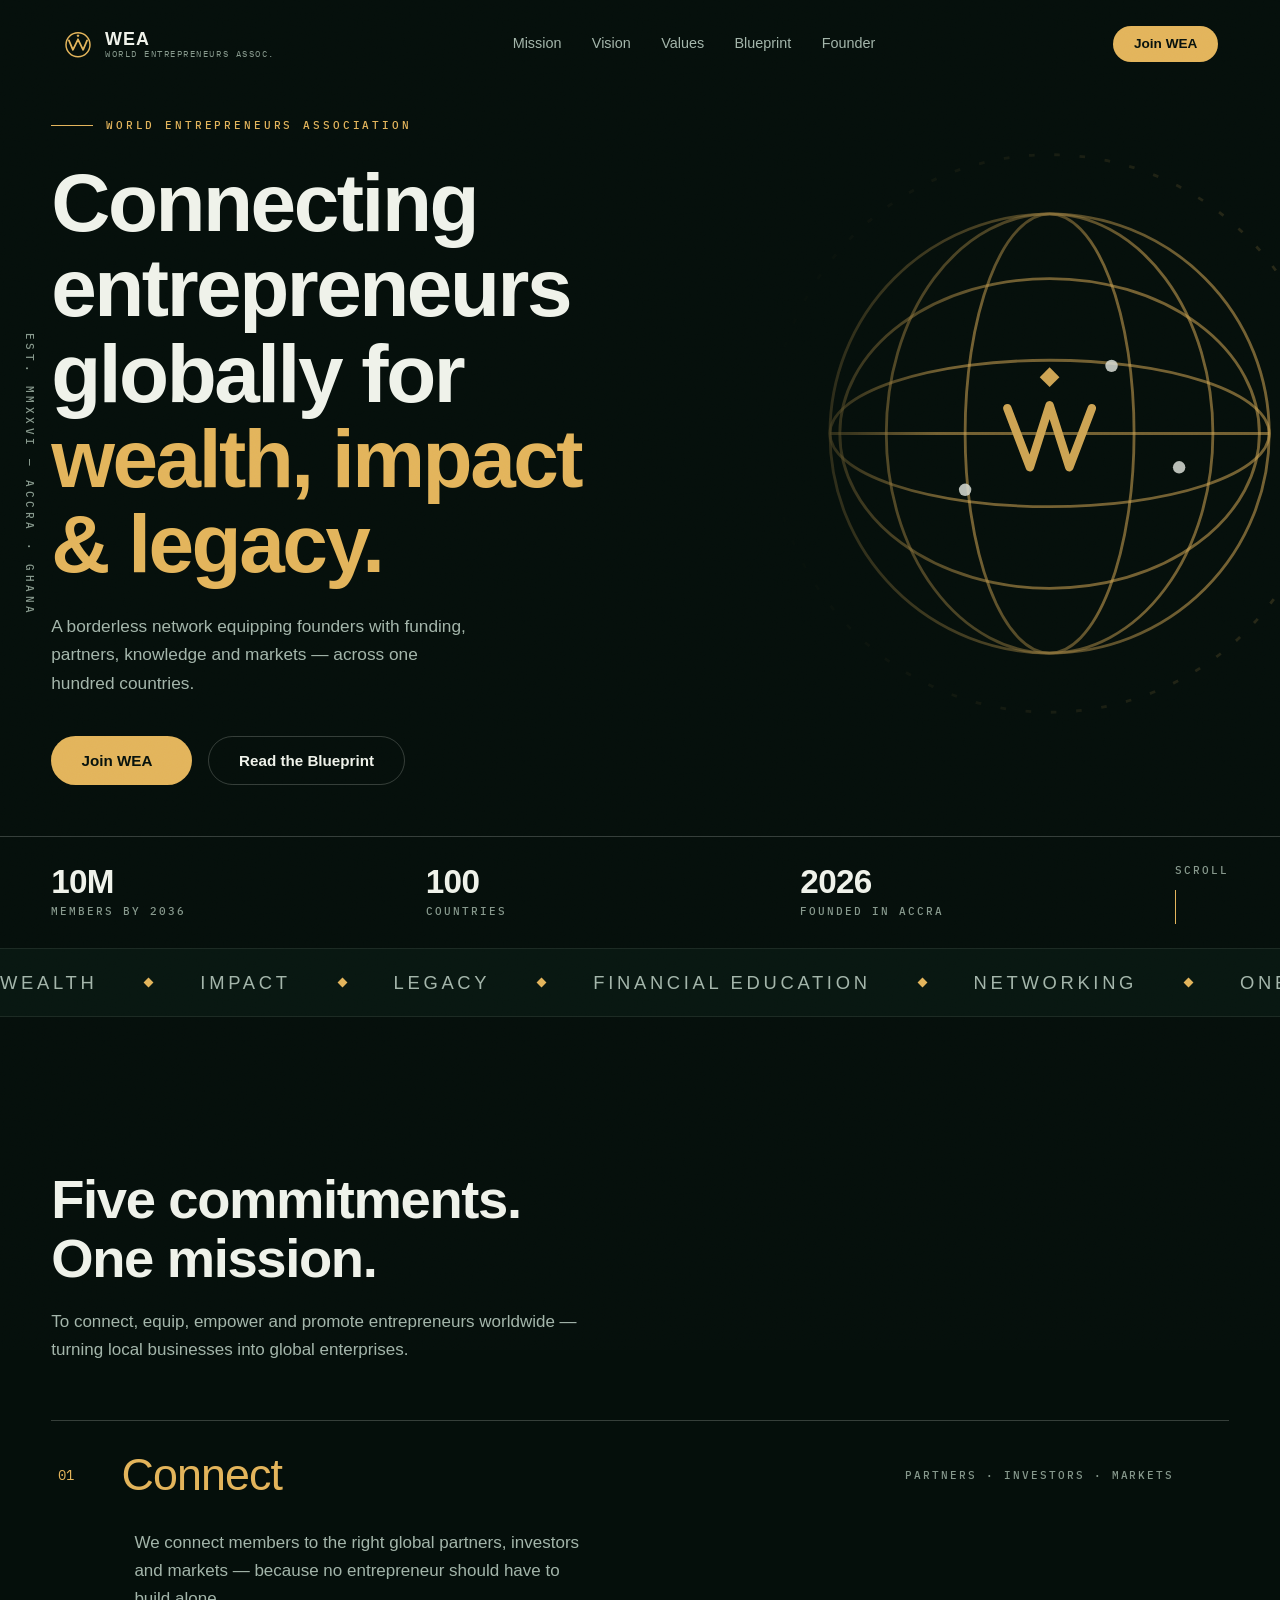
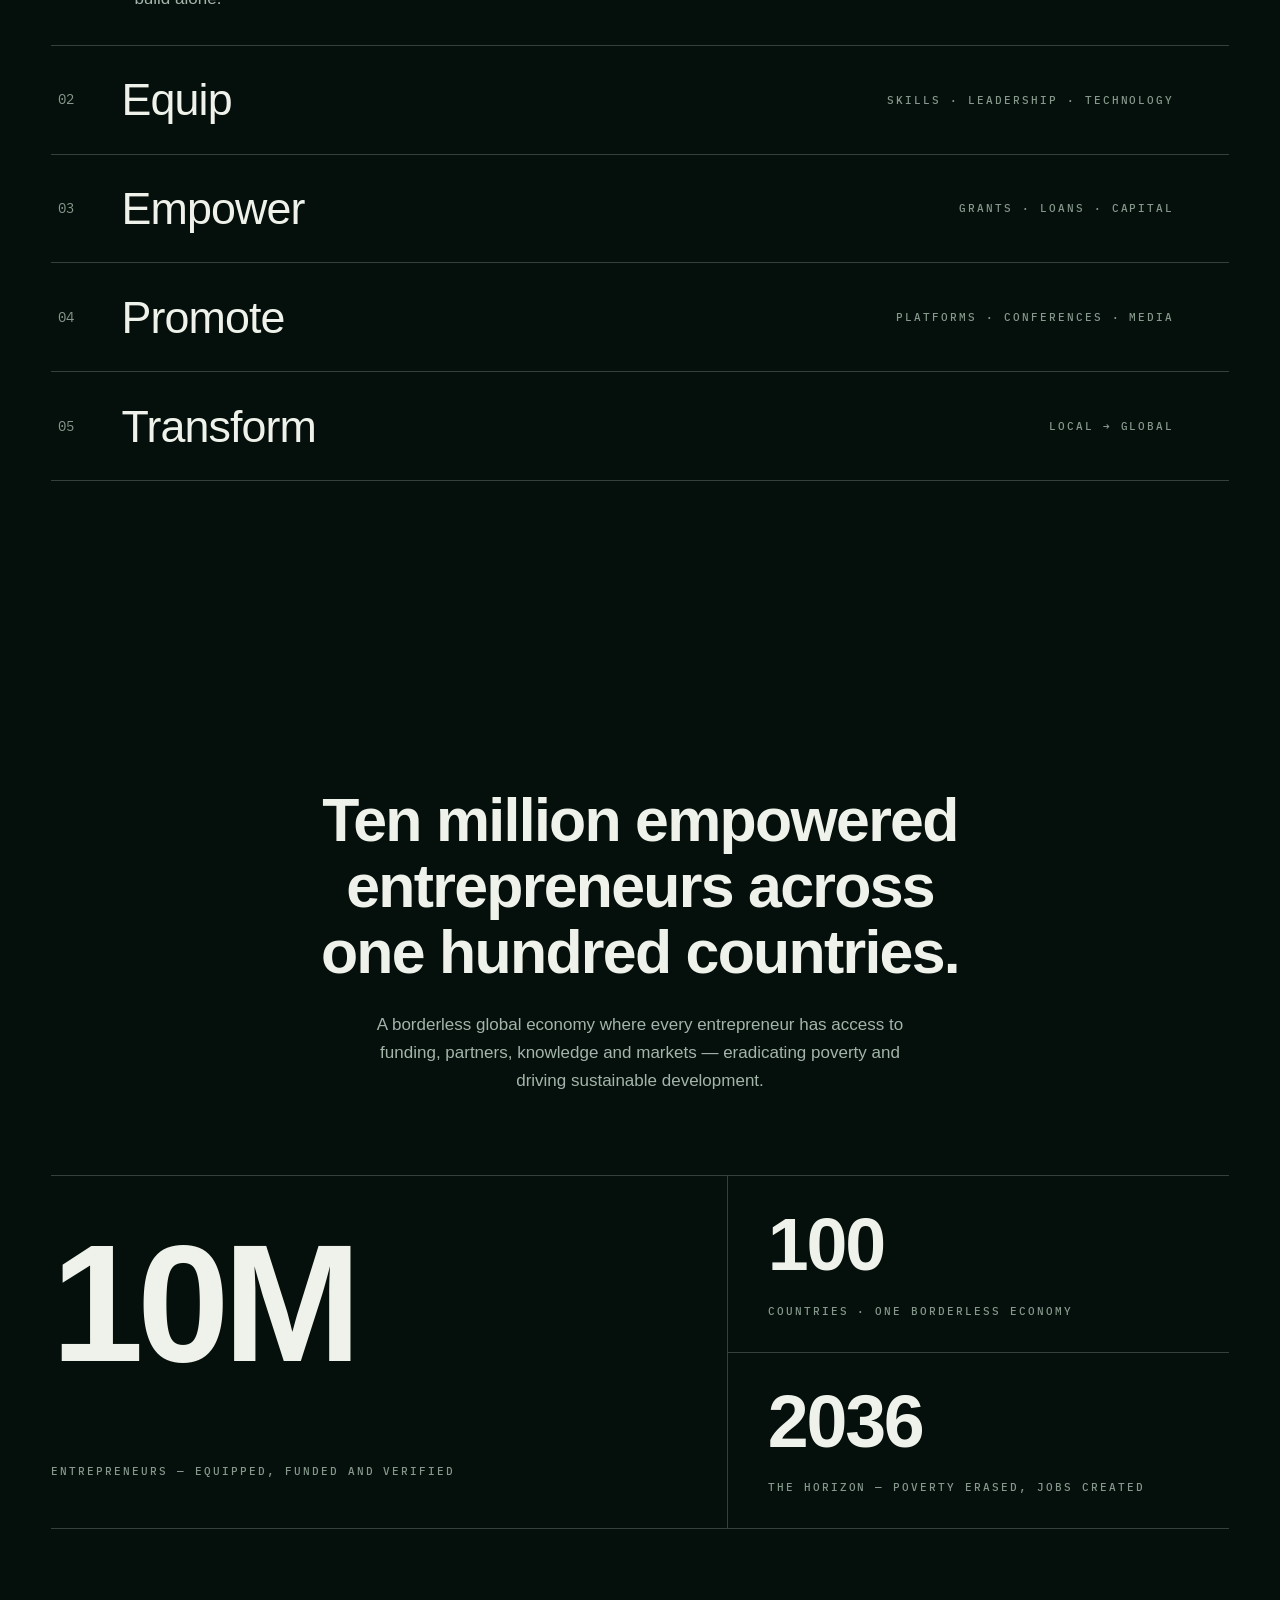
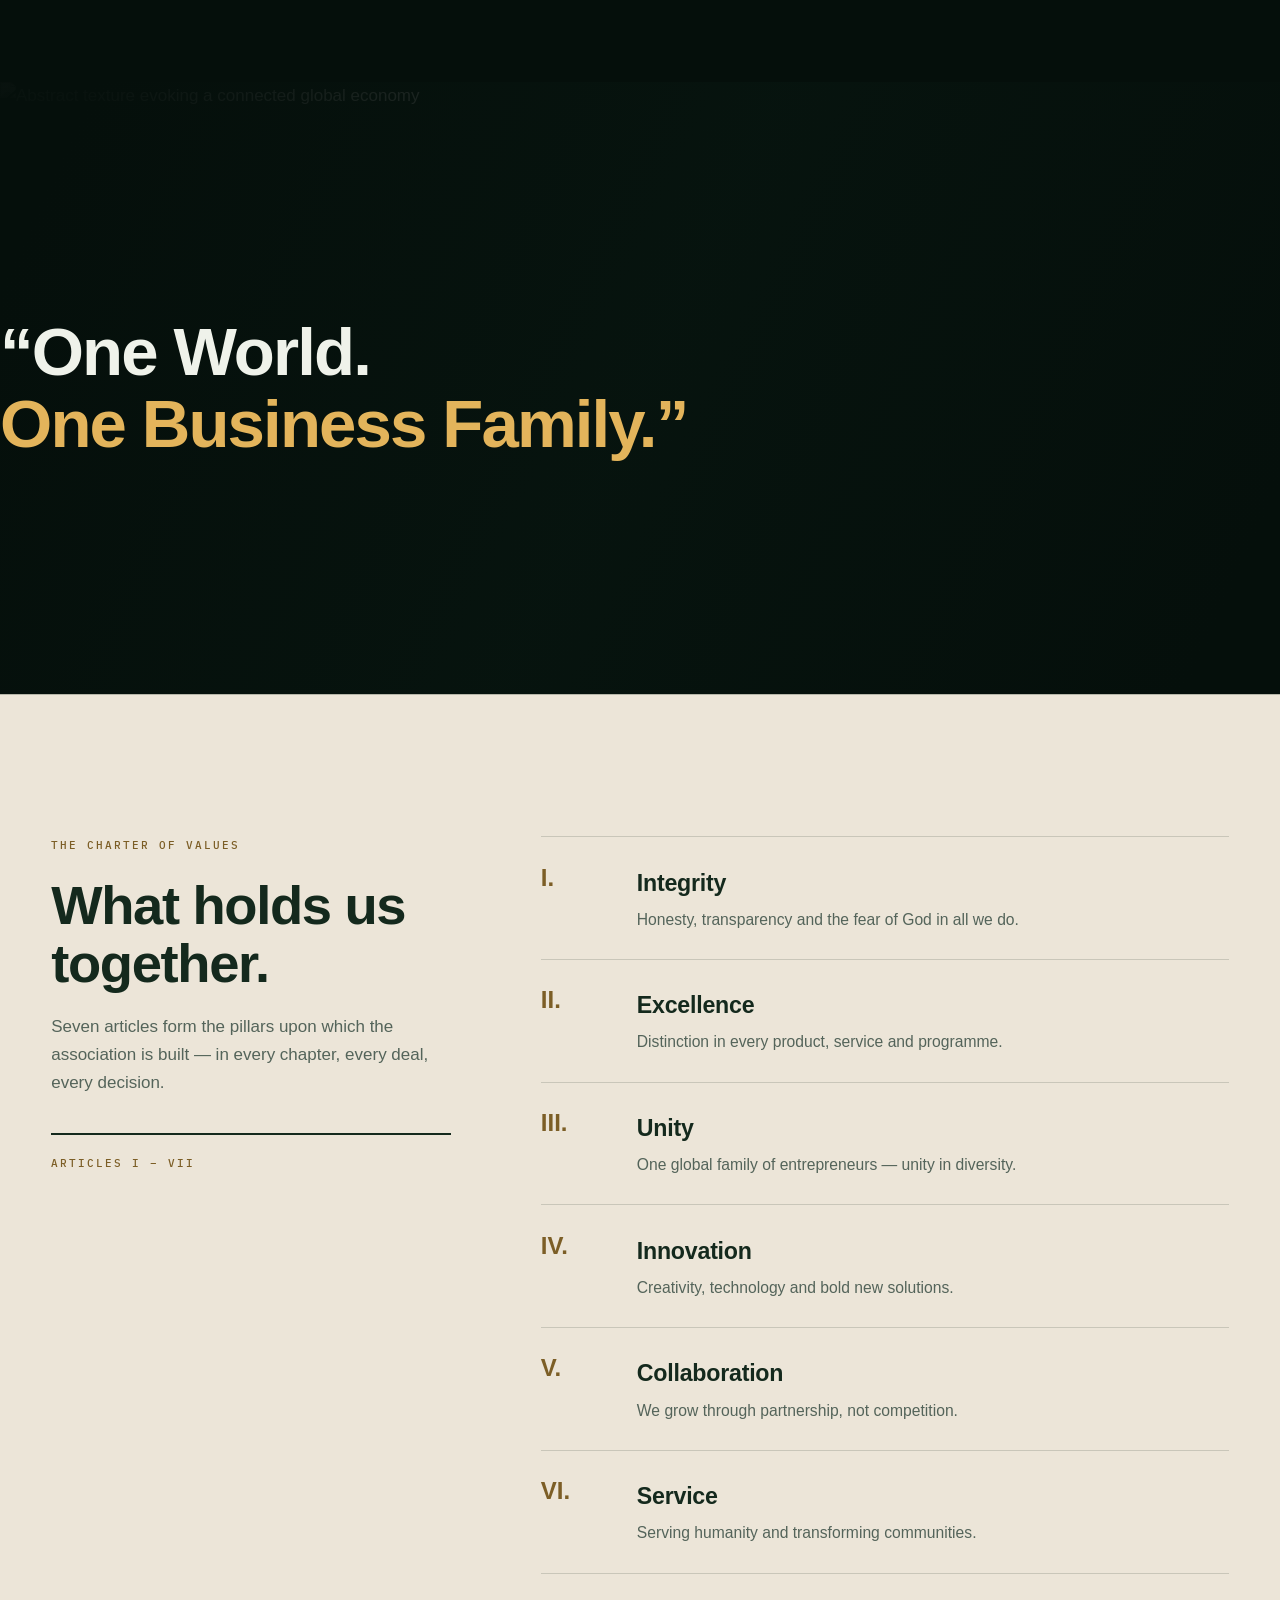
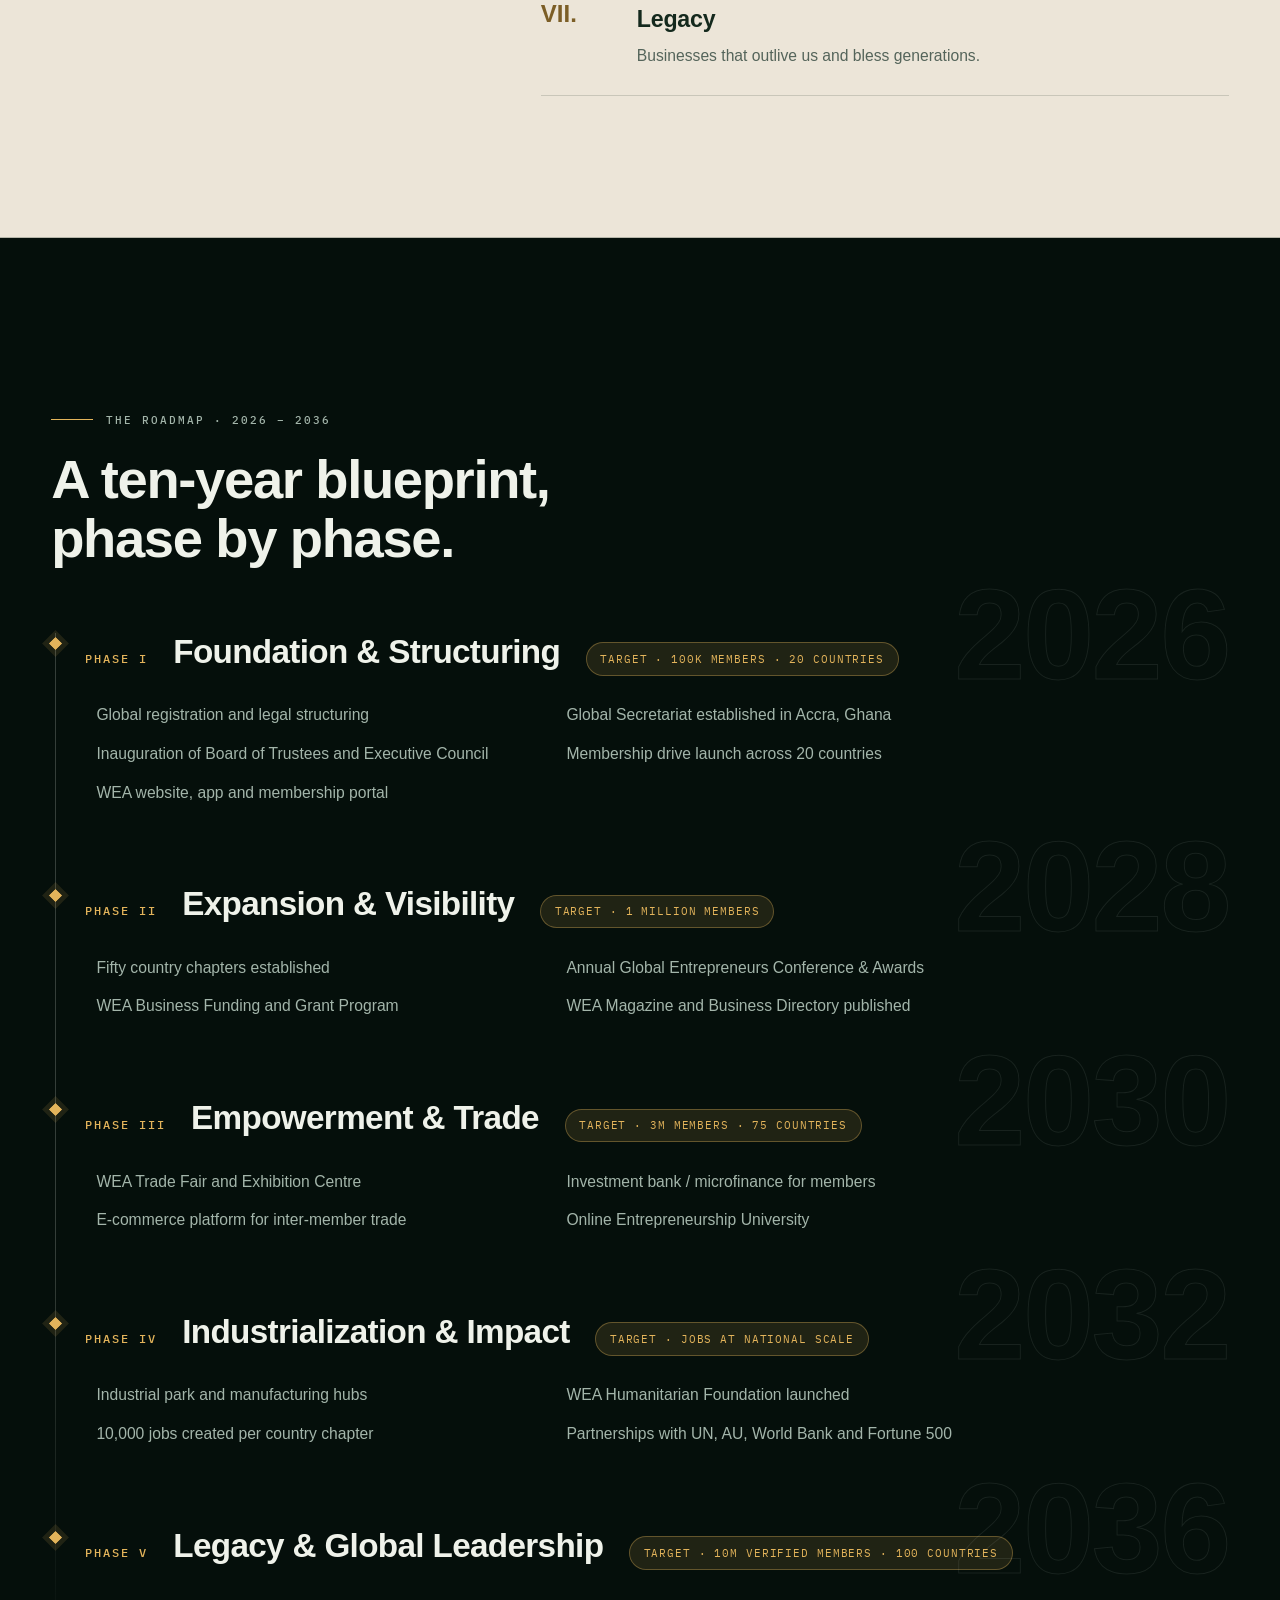
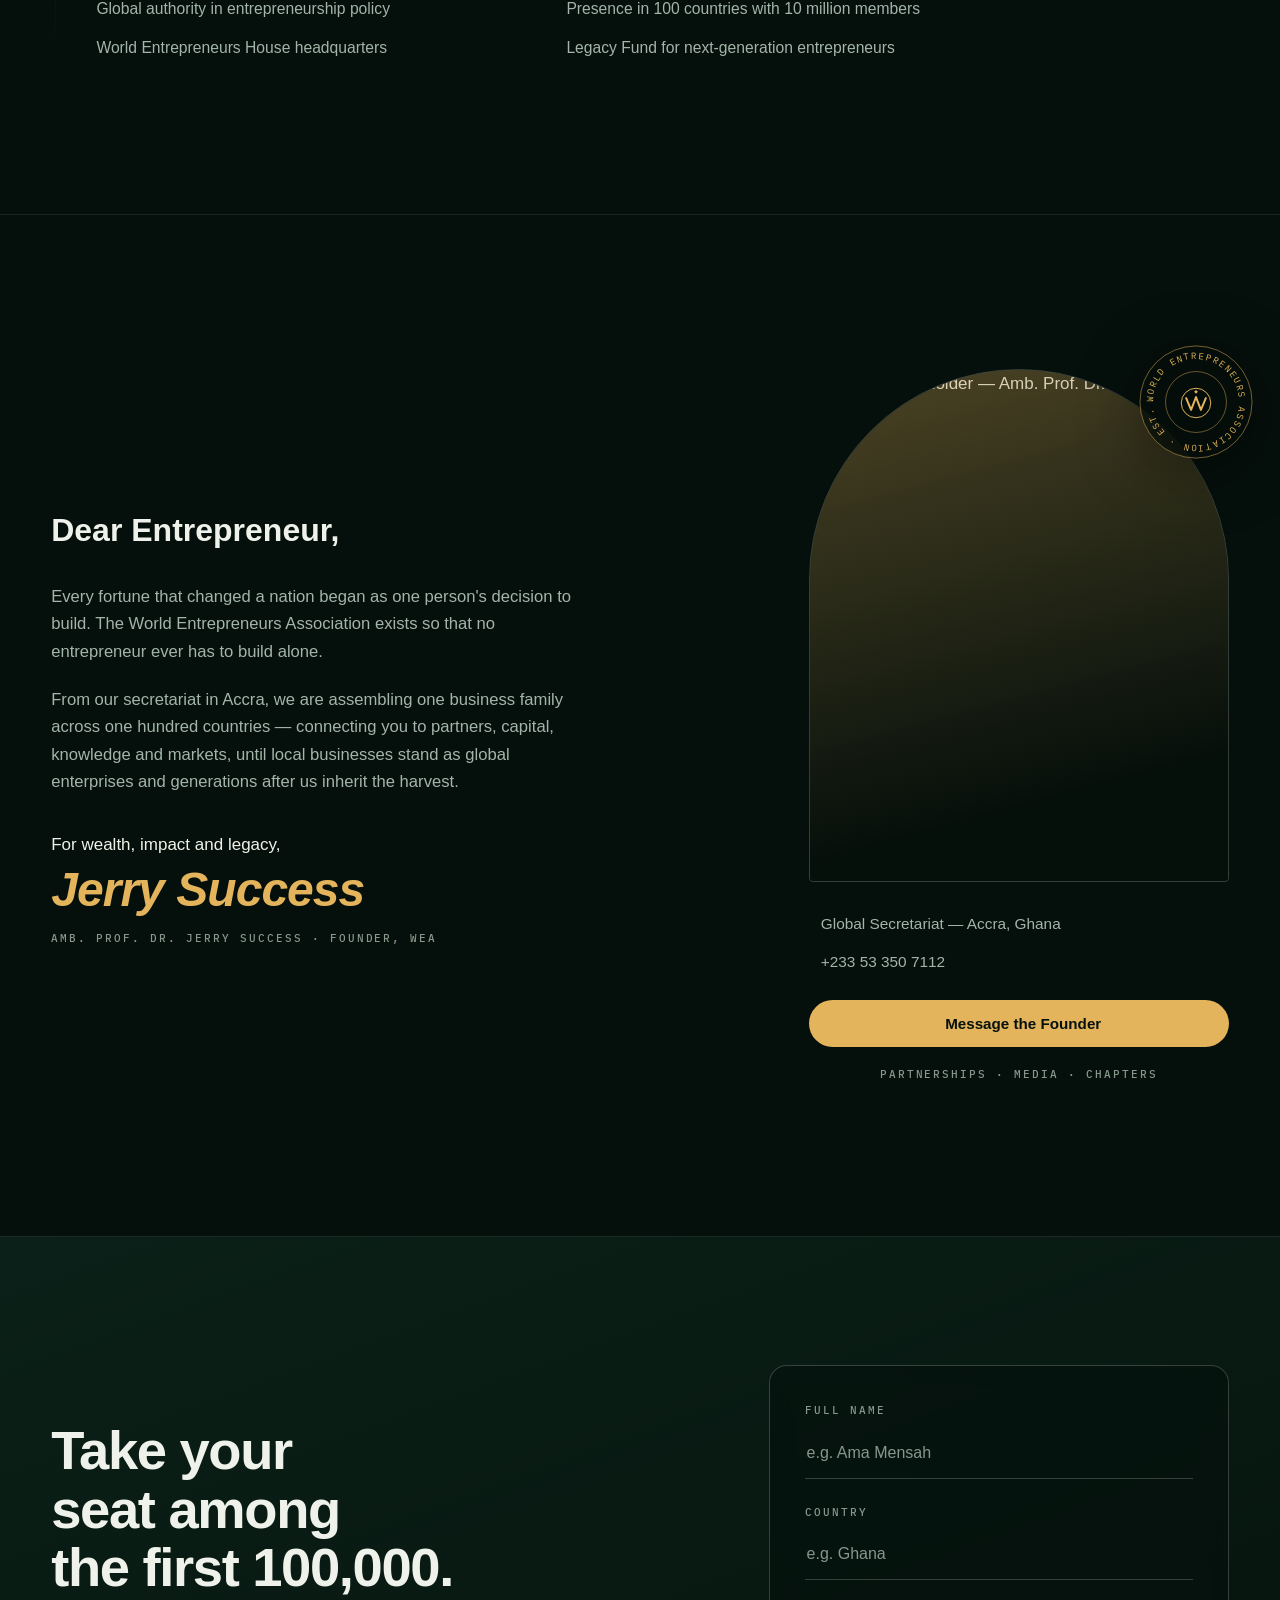
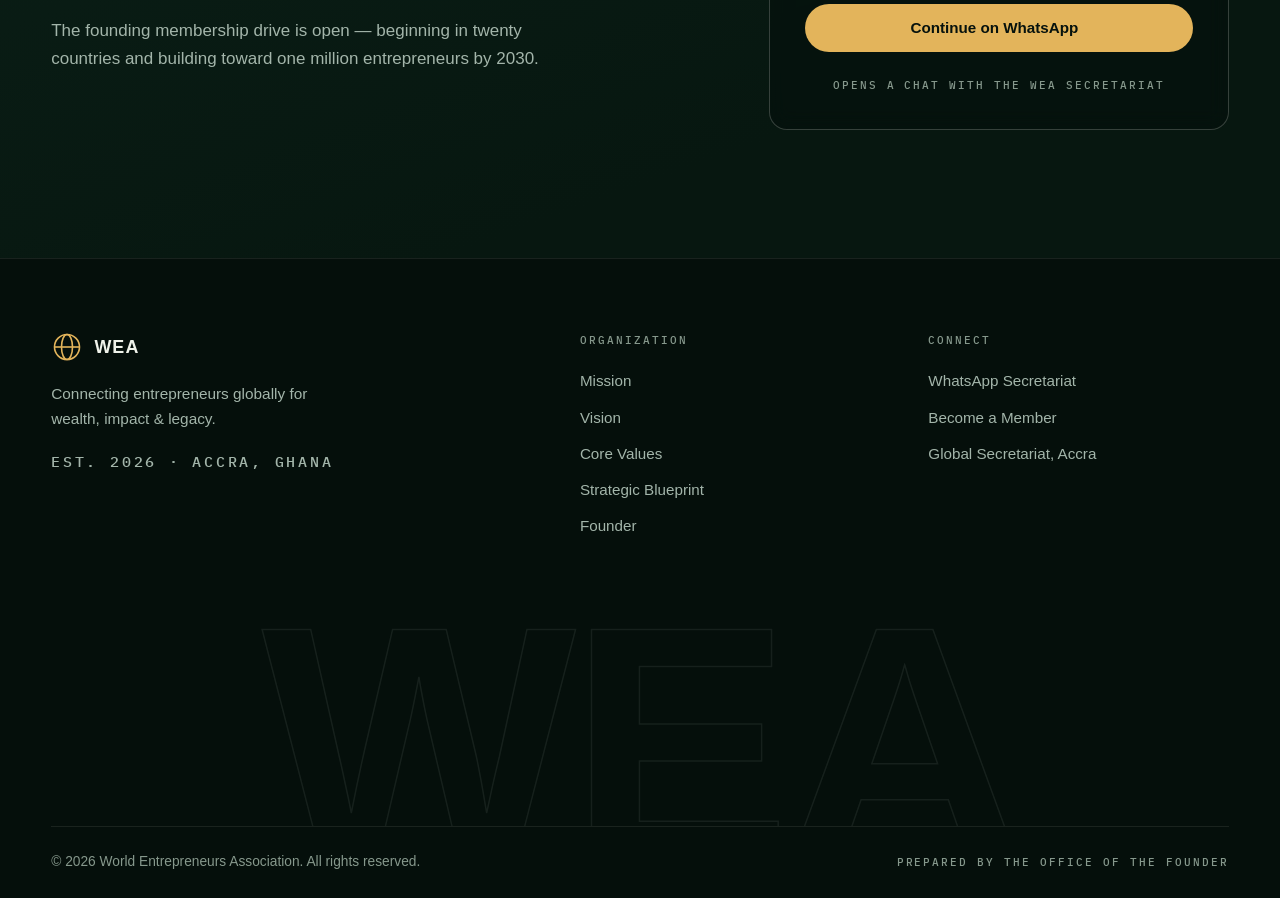
==== commit e262e79d: "Update brand logo to W summit monogram" ====
--- a/index.html
+++ b/index.html
@@ -6,7 +6,7 @@
   <title>WEA — World Entrepreneurs Association</title>
   <meta name="description" content="World Entrepreneurs Association — connecting entrepreneurs globally for wealth, impact and legacy. One world. One business family." />
   <meta name="theme-color" content="#050f0b" />
-  <link rel="icon" href='data:image/svg+xml,<svg xmlns="http://www.w3.org/2000/svg" viewBox="0 0 32 32"><circle cx="16" cy="16" r="12.5" fill="none" stroke="%23E3B45B" stroke-width="2"/><ellipse cx="16" cy="16" rx="5.5" ry="12.5" fill="none" stroke="%23E3B45B" stroke-width="2"/><path d="M4 16h24" stroke="%23E3B45B" stroke-width="2"/></svg>' />
+  <link rel="icon" href='data:image/svg+xml,<svg xmlns="http://www.w3.org/2000/svg" viewBox="0 0 44 44"><circle cx="22" cy="23" r="16.5" fill="none" stroke="%23E3B45B" stroke-width="2"/><path d="M9.5 17L15 30L22 15.5L29 30L34.5 17" fill="none" stroke="%23E3B45B" stroke-width="2.4" stroke-linejoin="round" stroke-linecap="round"/><path d="M22 8.6l2.1 2.1-2.1 2.1-2.1-2.1z" fill="%23E3B45B"/></svg>' />
   <link rel="preconnect" href="https://api.fontshare.com" />
   <link rel="preconnect" href="https://cdn.fontshare.com" crossorigin />
   <link rel="preconnect" href="https://fonts.googleapis.com" />
@@ -25,11 +25,11 @@
   <header class="nav">
     <div class="nav-inner">
       <a class="brand" href="#home" aria-label="World Entrepreneurs Association home">
-        <svg class="brand-mark" viewBox="0 0 32 32" fill="none" aria-hidden="true">
-          <circle cx="16" cy="16" r="12.5" stroke="currentColor" stroke-width="1.6"/>
-          <ellipse cx="16" cy="16" rx="5.5" ry="12.5" stroke="currentColor" stroke-width="1.6"/>
-          <path d="M4 16h24" stroke="currentColor" stroke-width="1.6"/>
-        </svg>
+        <svg class="brand-mark" viewBox="0 0 44 44" fill="none" aria-hidden="true">
+            <circle cx="22" cy="23" r="16.5" stroke="currentColor" stroke-width="2"/>
+            <path d="M9.5 17L15 30L22 15.5L29 30L34.5 17" stroke="currentColor" stroke-width="2.4" stroke-linejoin="round" stroke-linecap="round"/>
+            <path d="M22 8.6l2.1 2.1-2.1 2.1-2.1-2.1z" fill="currentColor"/>
+          </svg>
         <span class="brand-text">
           <strong>WEA</strong>
           <small>World Entrepreneurs Assoc.</small>
@@ -79,7 +79,8 @@
           <ellipse cx="100" cy="100" rx="78" ry="26"/>
           <ellipse cx="100" cy="100" rx="74.5" ry="55"/>
         </g>
-        <circle cx="100" cy="100" r="3.5" fill="#e3b45b"/>
+        <path d="M85 91L93 112L100 90L107 112L115 91" stroke="#e3b45b" stroke-width="3" stroke-linejoin="round" stroke-linecap="round"/>
+        <path d="M100 76.5l3.5 3.5-3.5 3.5-3.5-3.5z" fill="#e3b45b"/>
         <circle cx="122" cy="76" r="2.2" fill="#eff2ea" opacity=".85"/>
         <circle cx="70" cy="120" r="2.2" fill="#eff2ea" opacity=".85"/>
         <circle cx="146" cy="112" r="2.2" fill="#eff2ea" opacity=".85"/>
@@ -412,11 +413,11 @@
                   <textPath href="#seal-arc" startOffset="0">WORLD ENTREPRENEURS ASSOCIATION · EST. MMXXVI · ACCRA ·</textPath>
                 </text>
               </g>
-              <g stroke="#e3b45b" stroke-width="1.4" fill="none">
-                <circle cx="60" cy="60" r="13"/>
-                <ellipse cx="60" cy="60" rx="5.5" ry="13"/>
-                <path d="M47 60h26"/>
+              <g stroke="#e3b45b" fill="none">
+                <circle cx="60" cy="61" r="15" stroke-width="1"/>
+                <path d="M50 56L55 68L60 55L65 68L70 56" stroke-width="2" stroke-linejoin="round" stroke-linecap="round"/>
               </g>
+              <path d="M60 47.7l1.9 1.9-1.9 1.9-1.9-1.9z" fill="#e3b45b"/>
             </svg>
           </div>
           <ul class="contact-list">
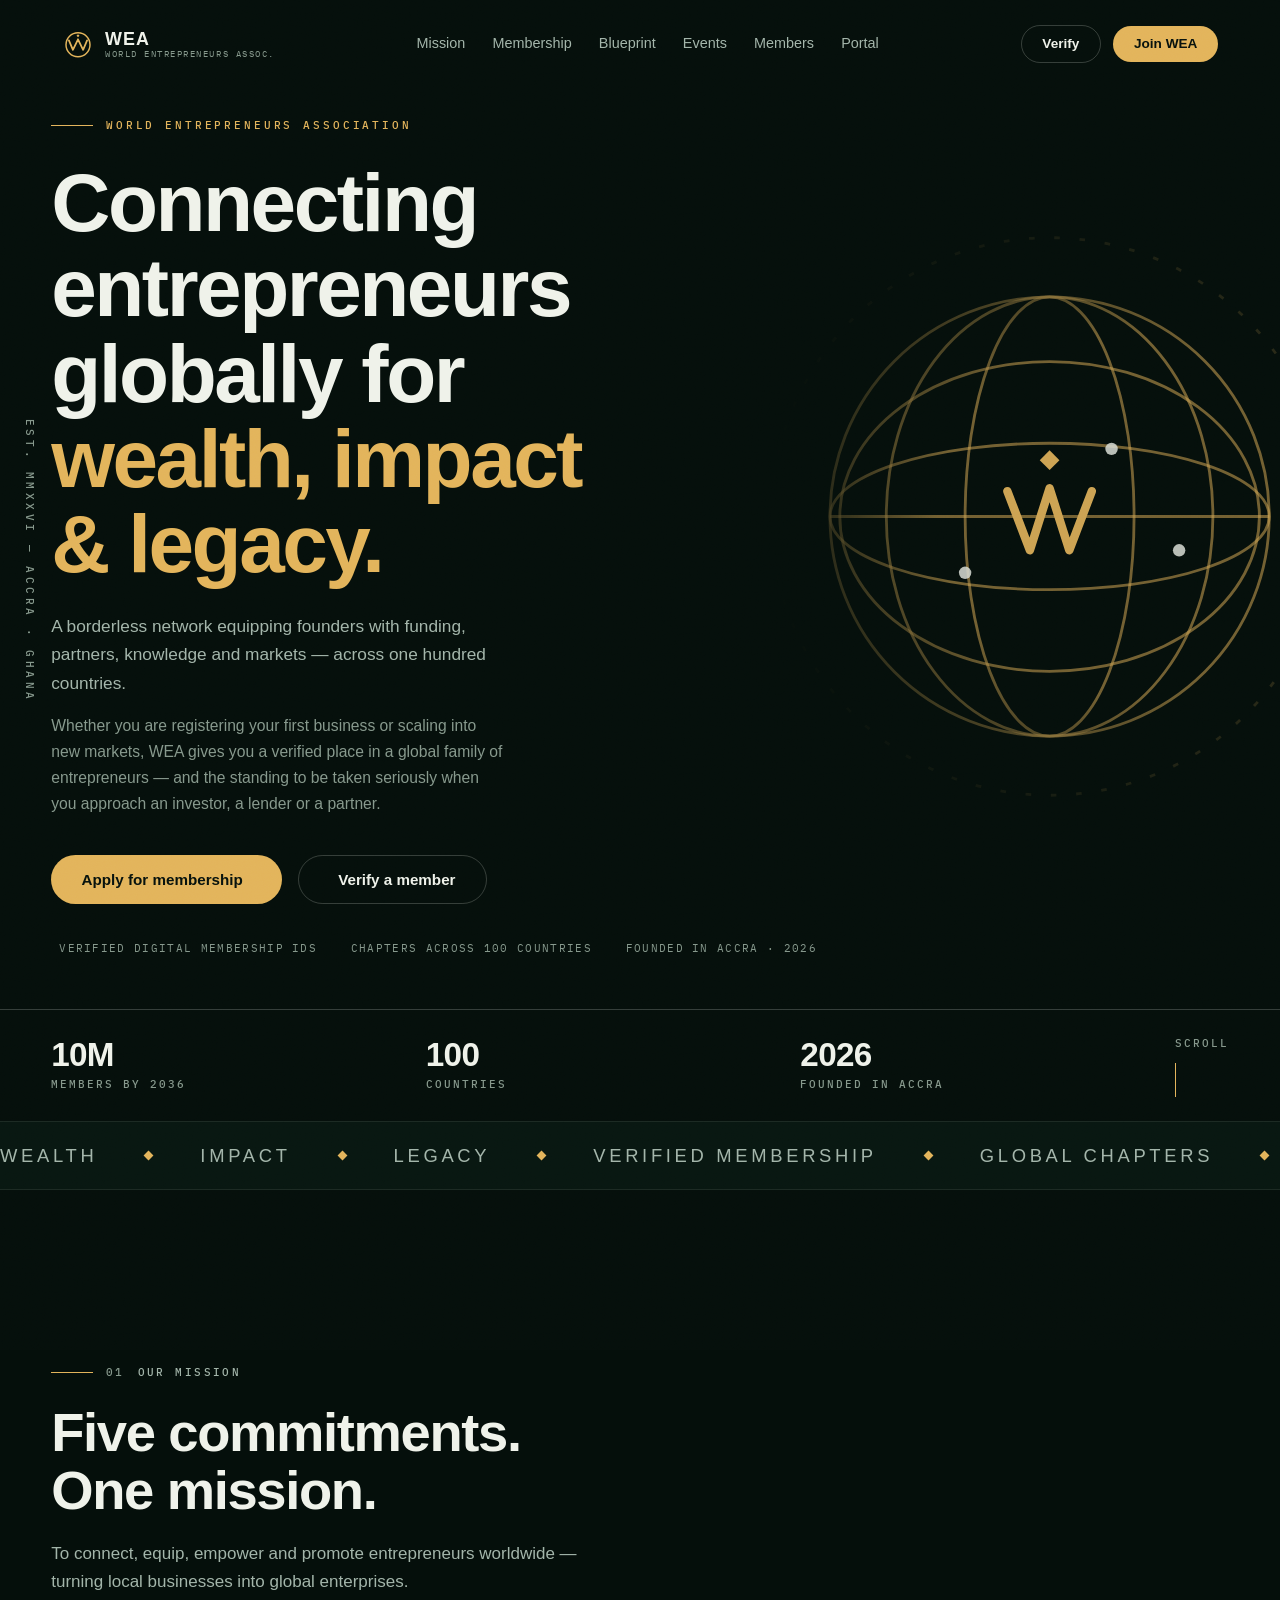
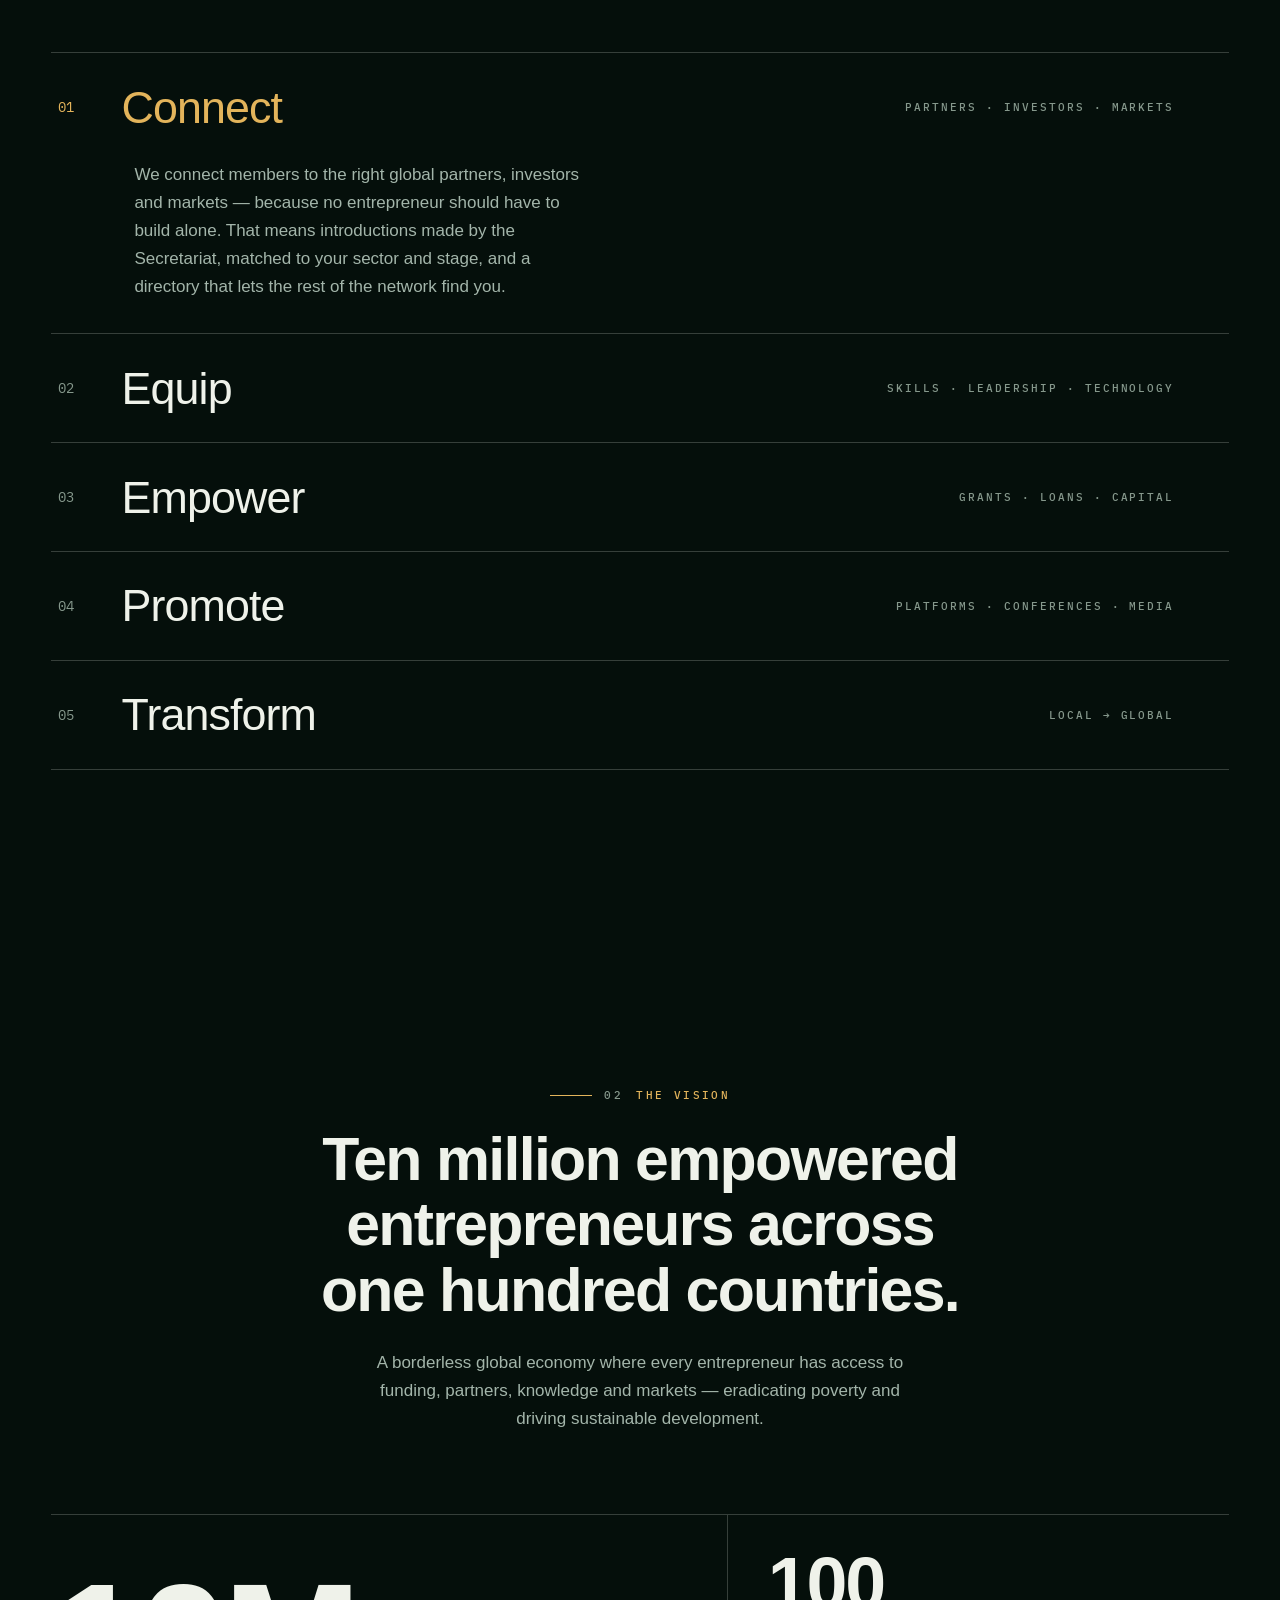
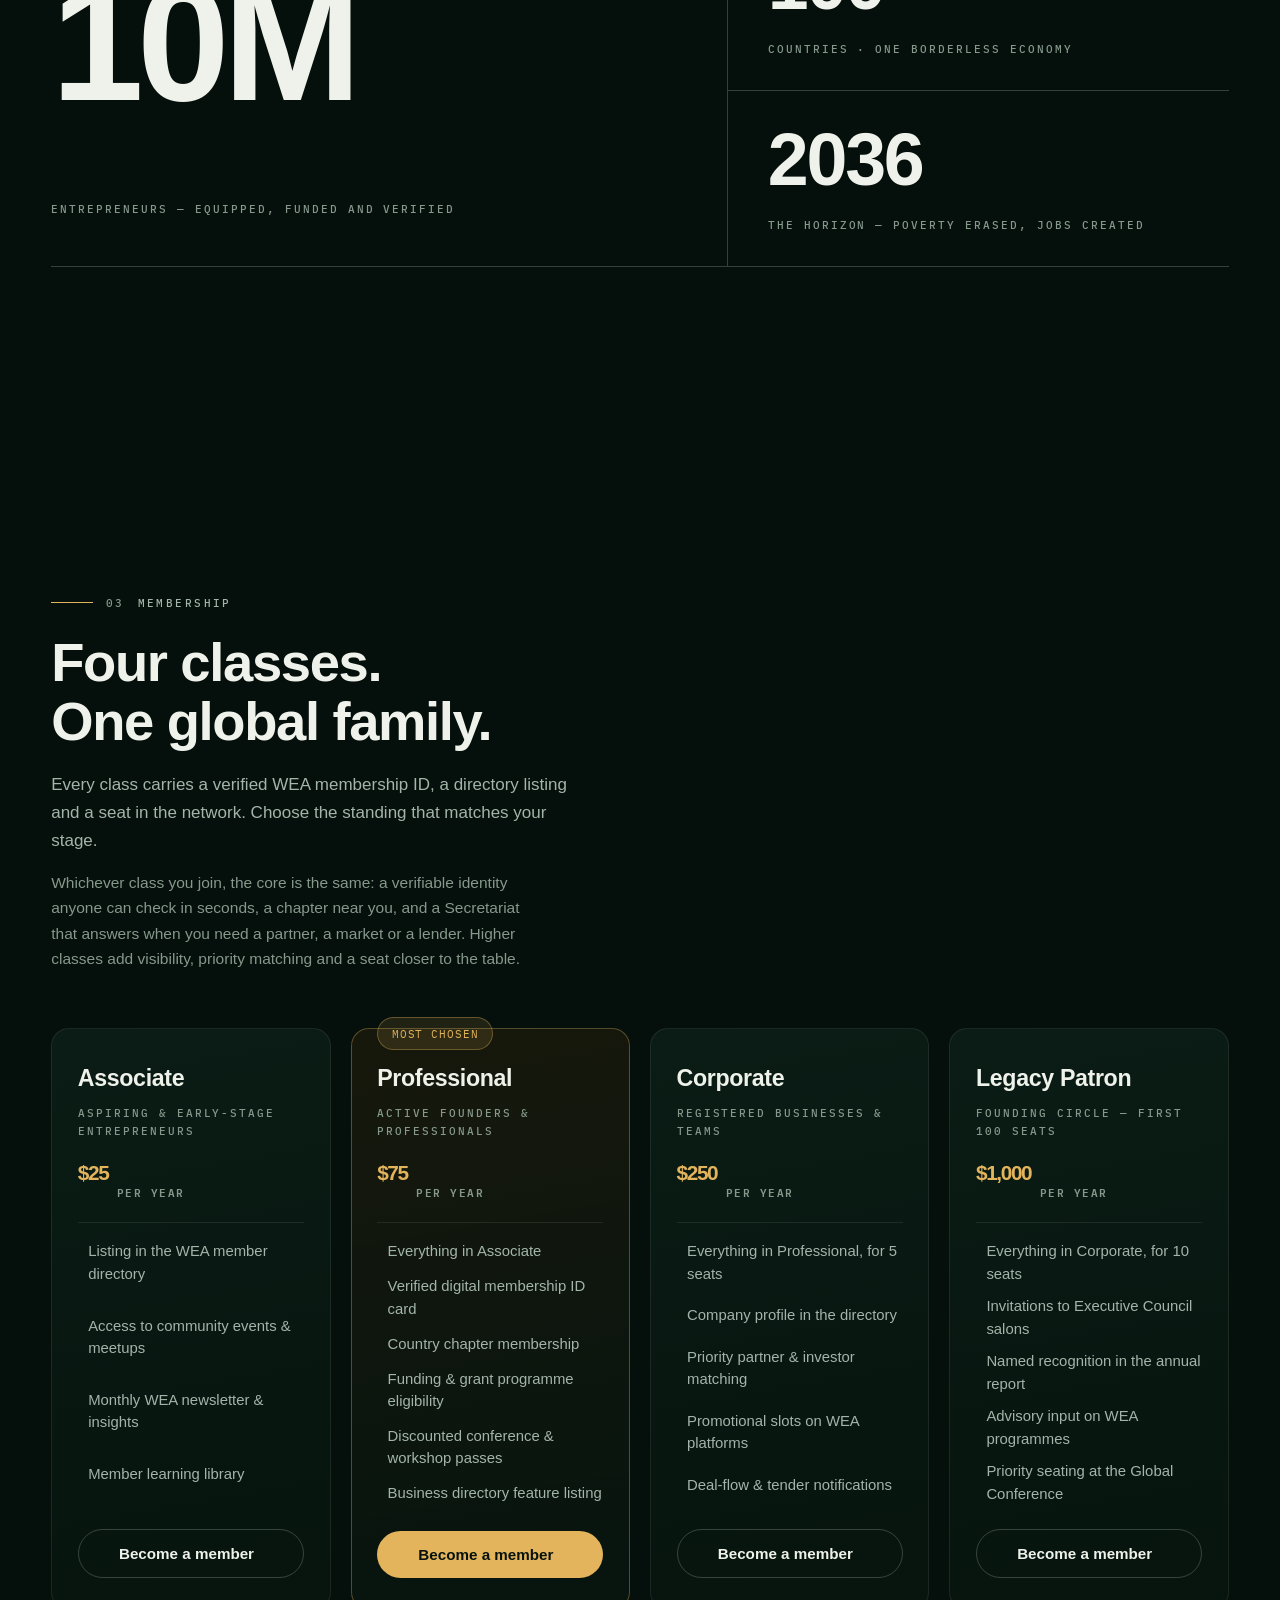
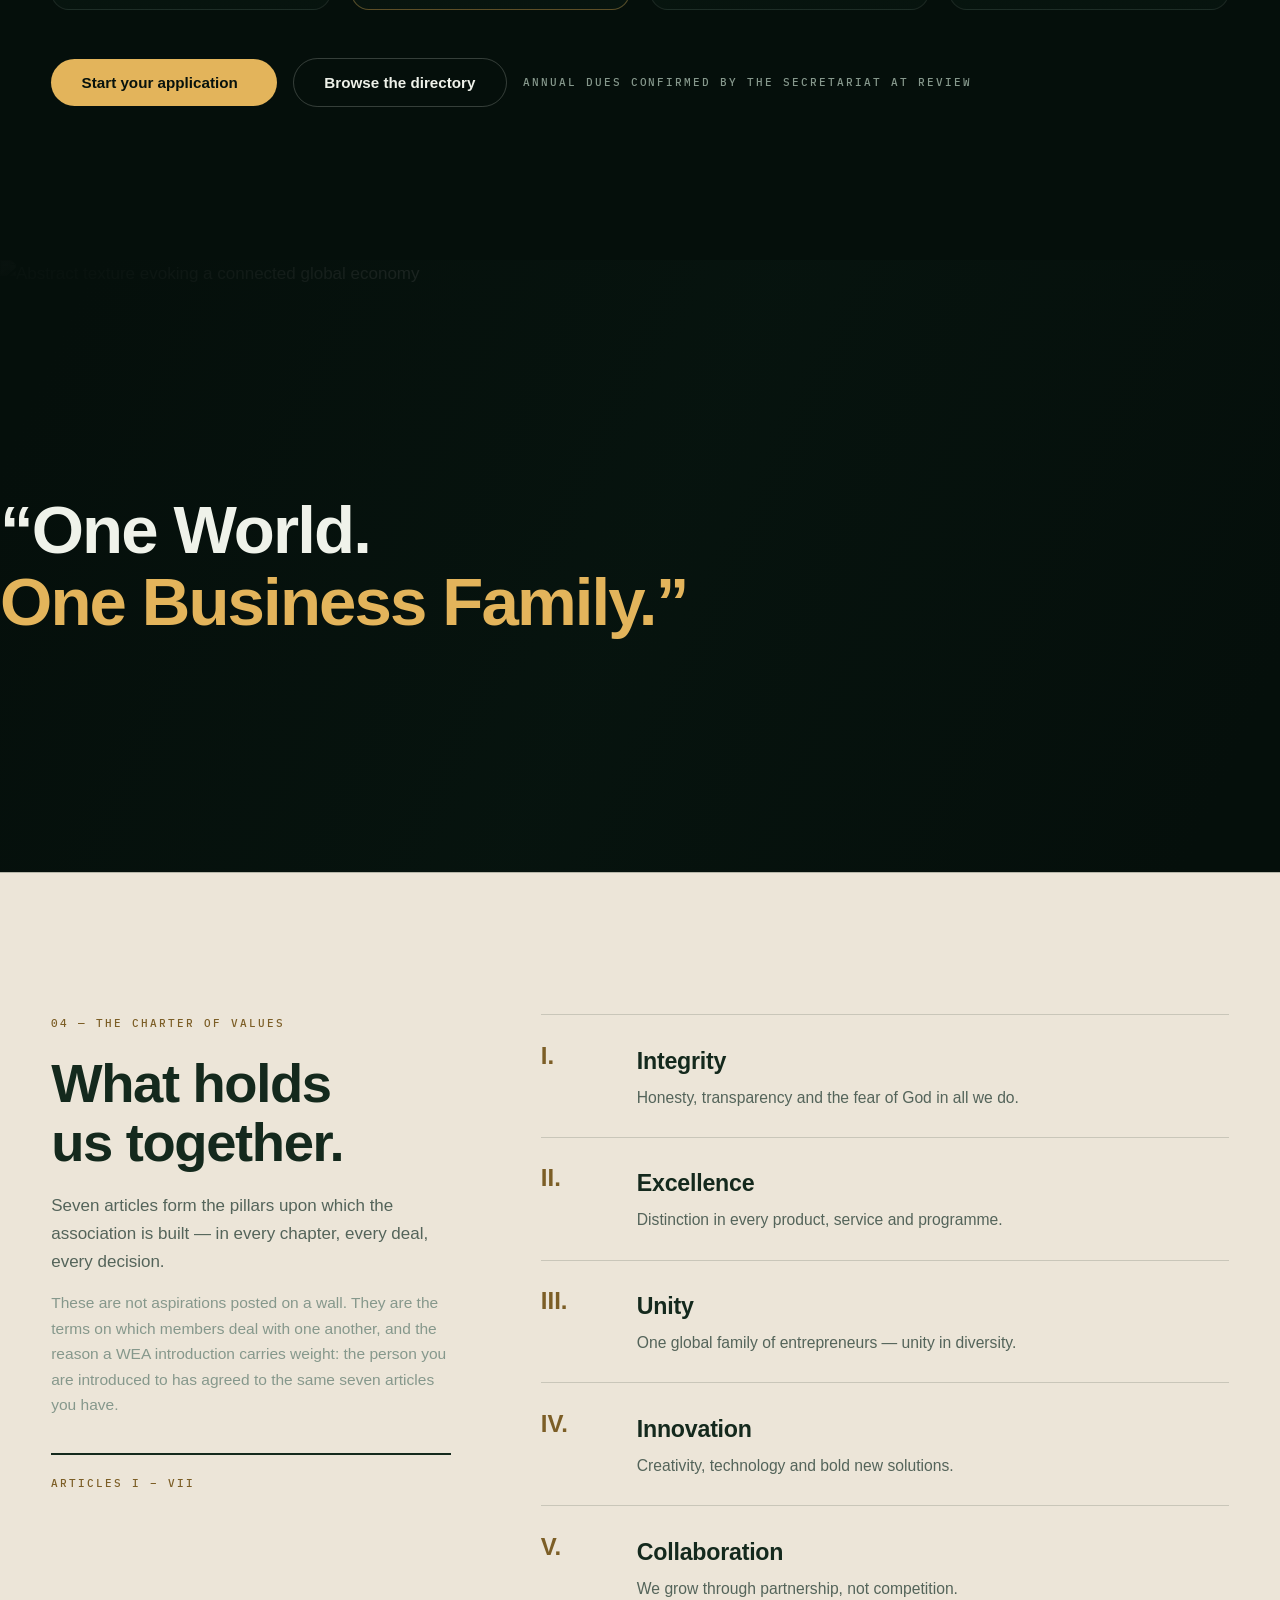
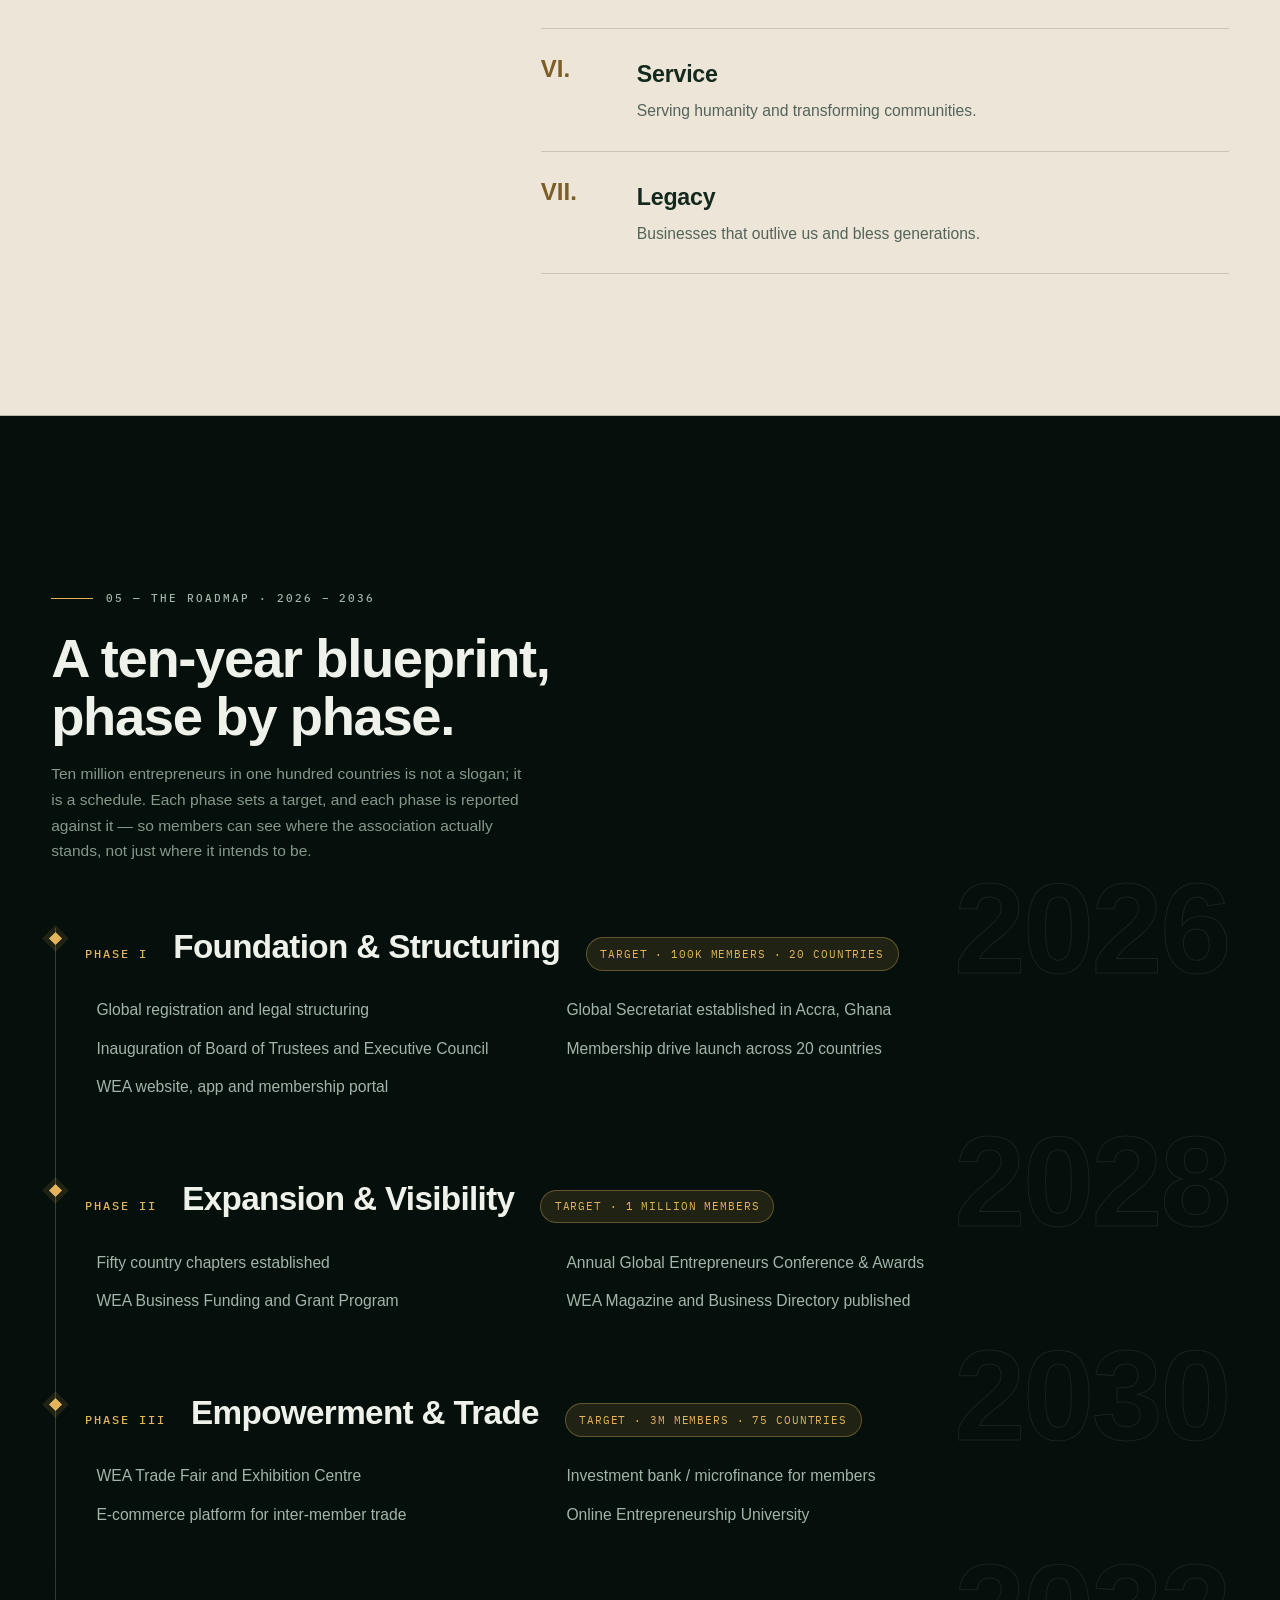
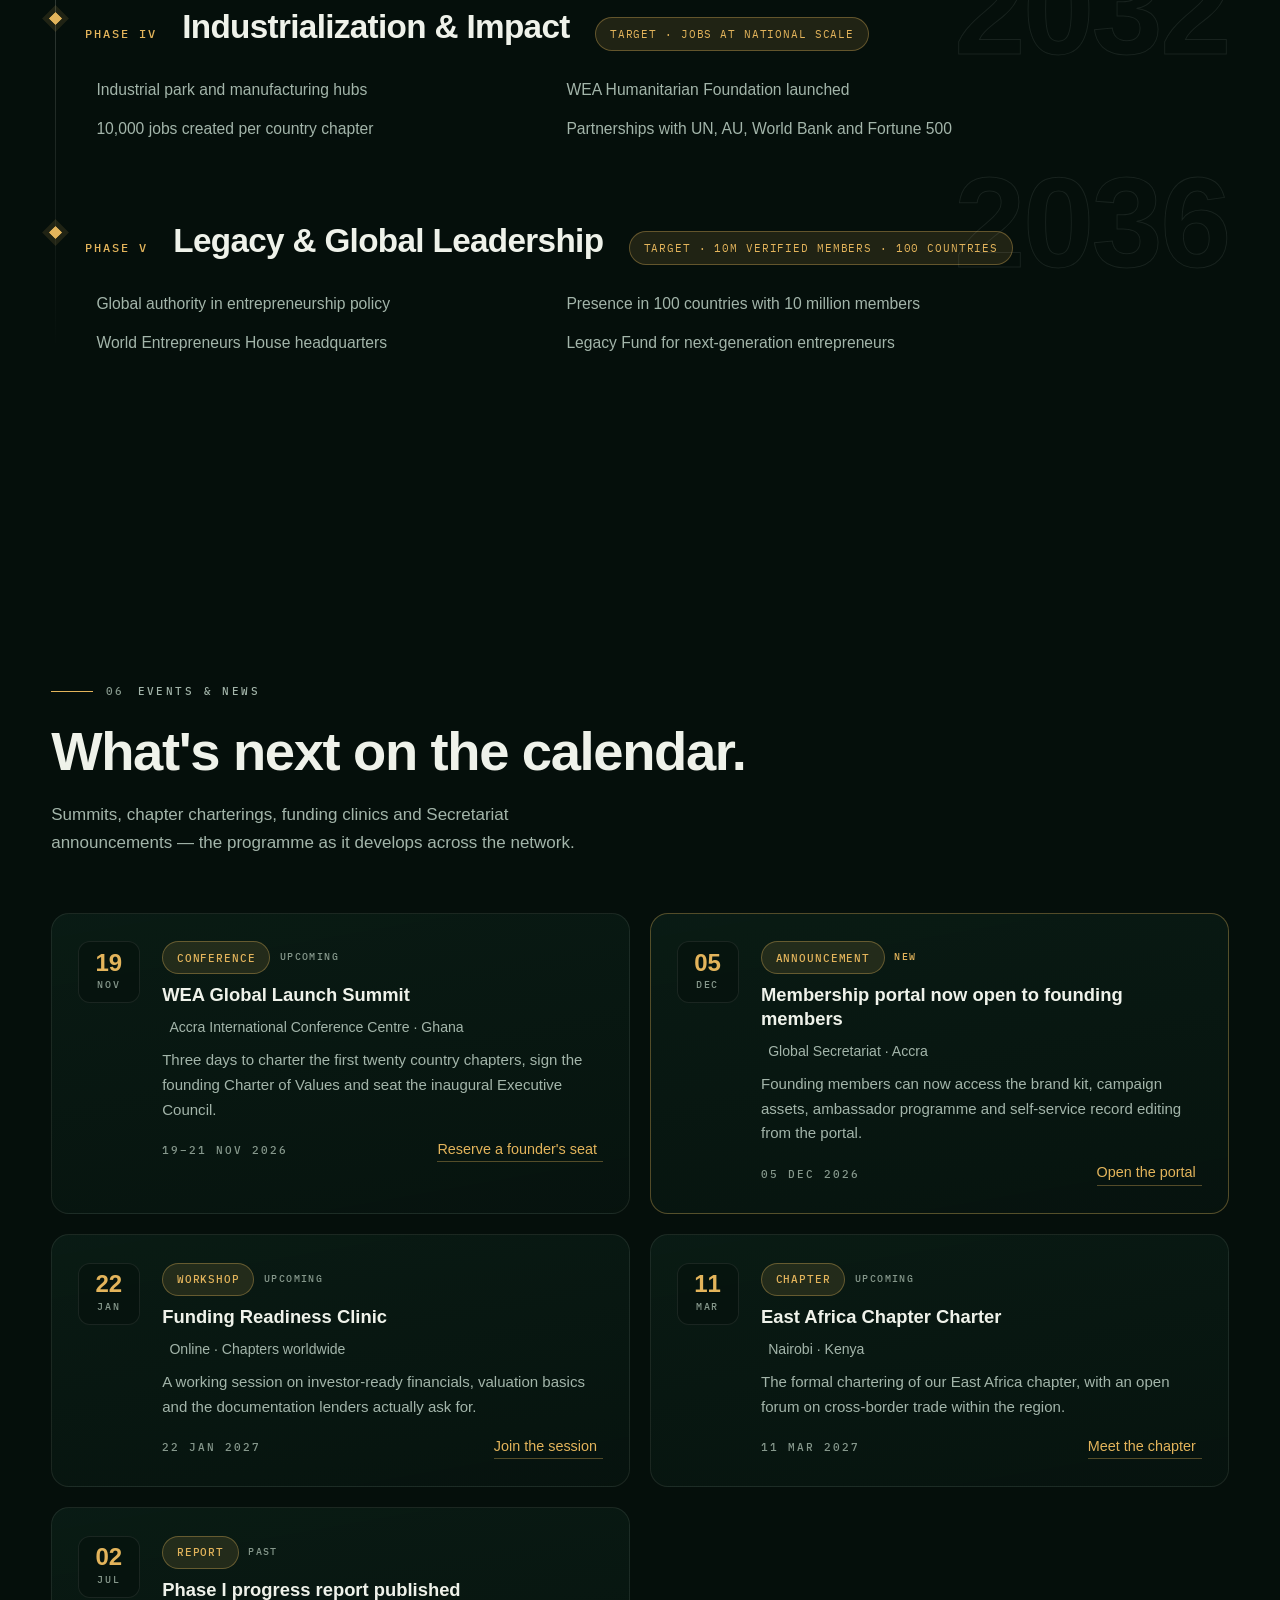
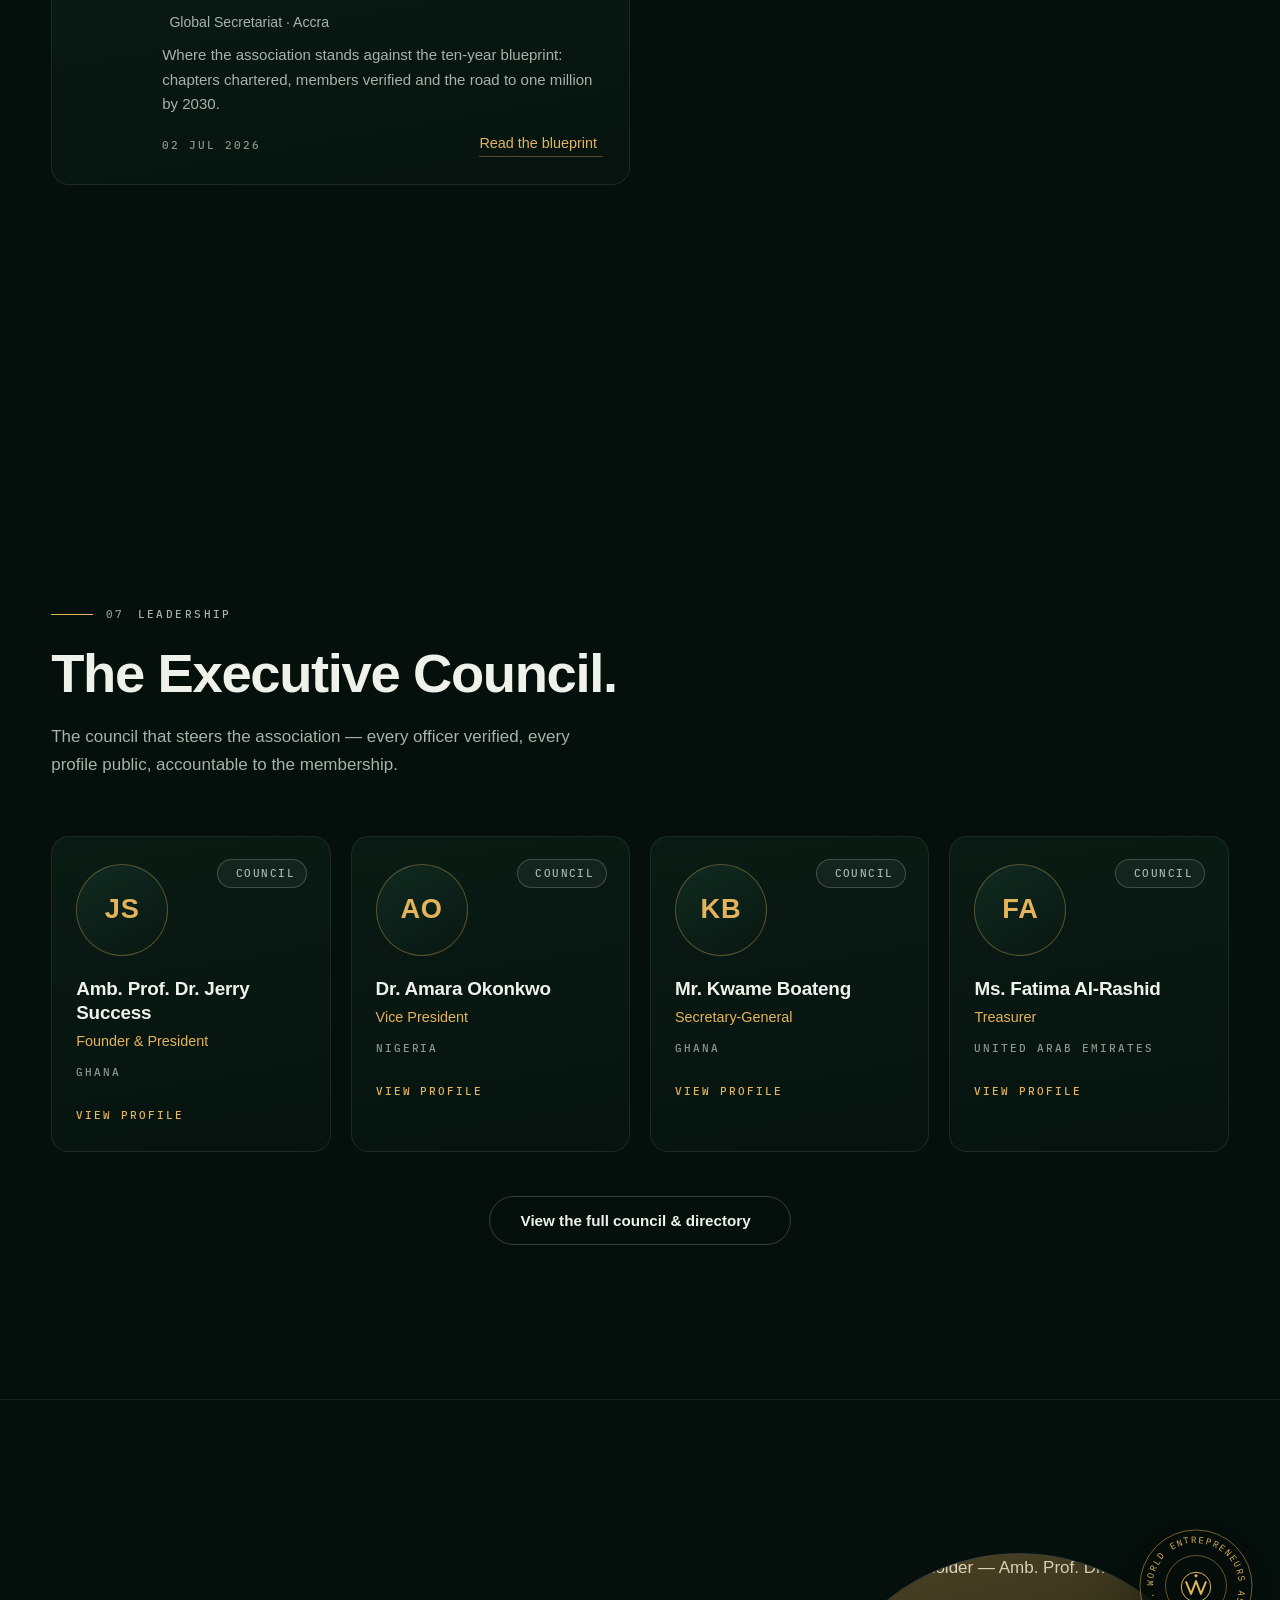
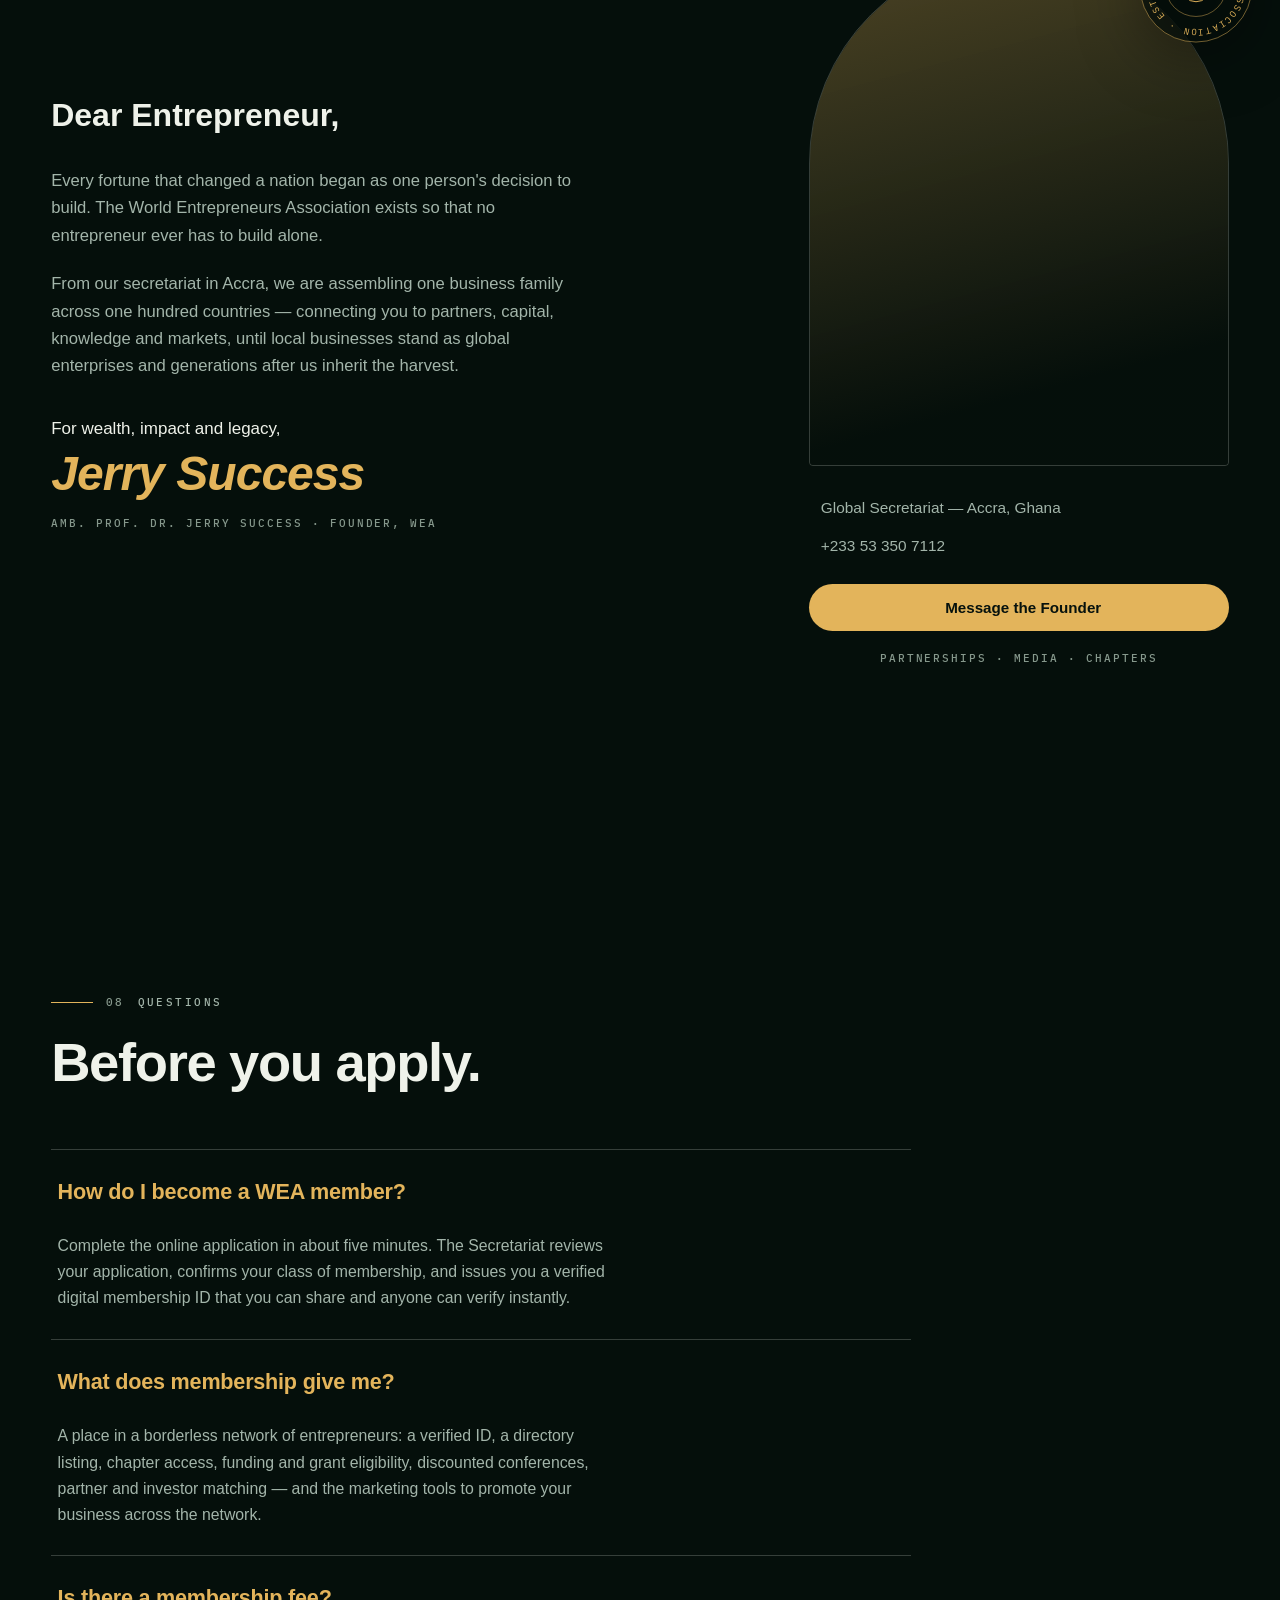
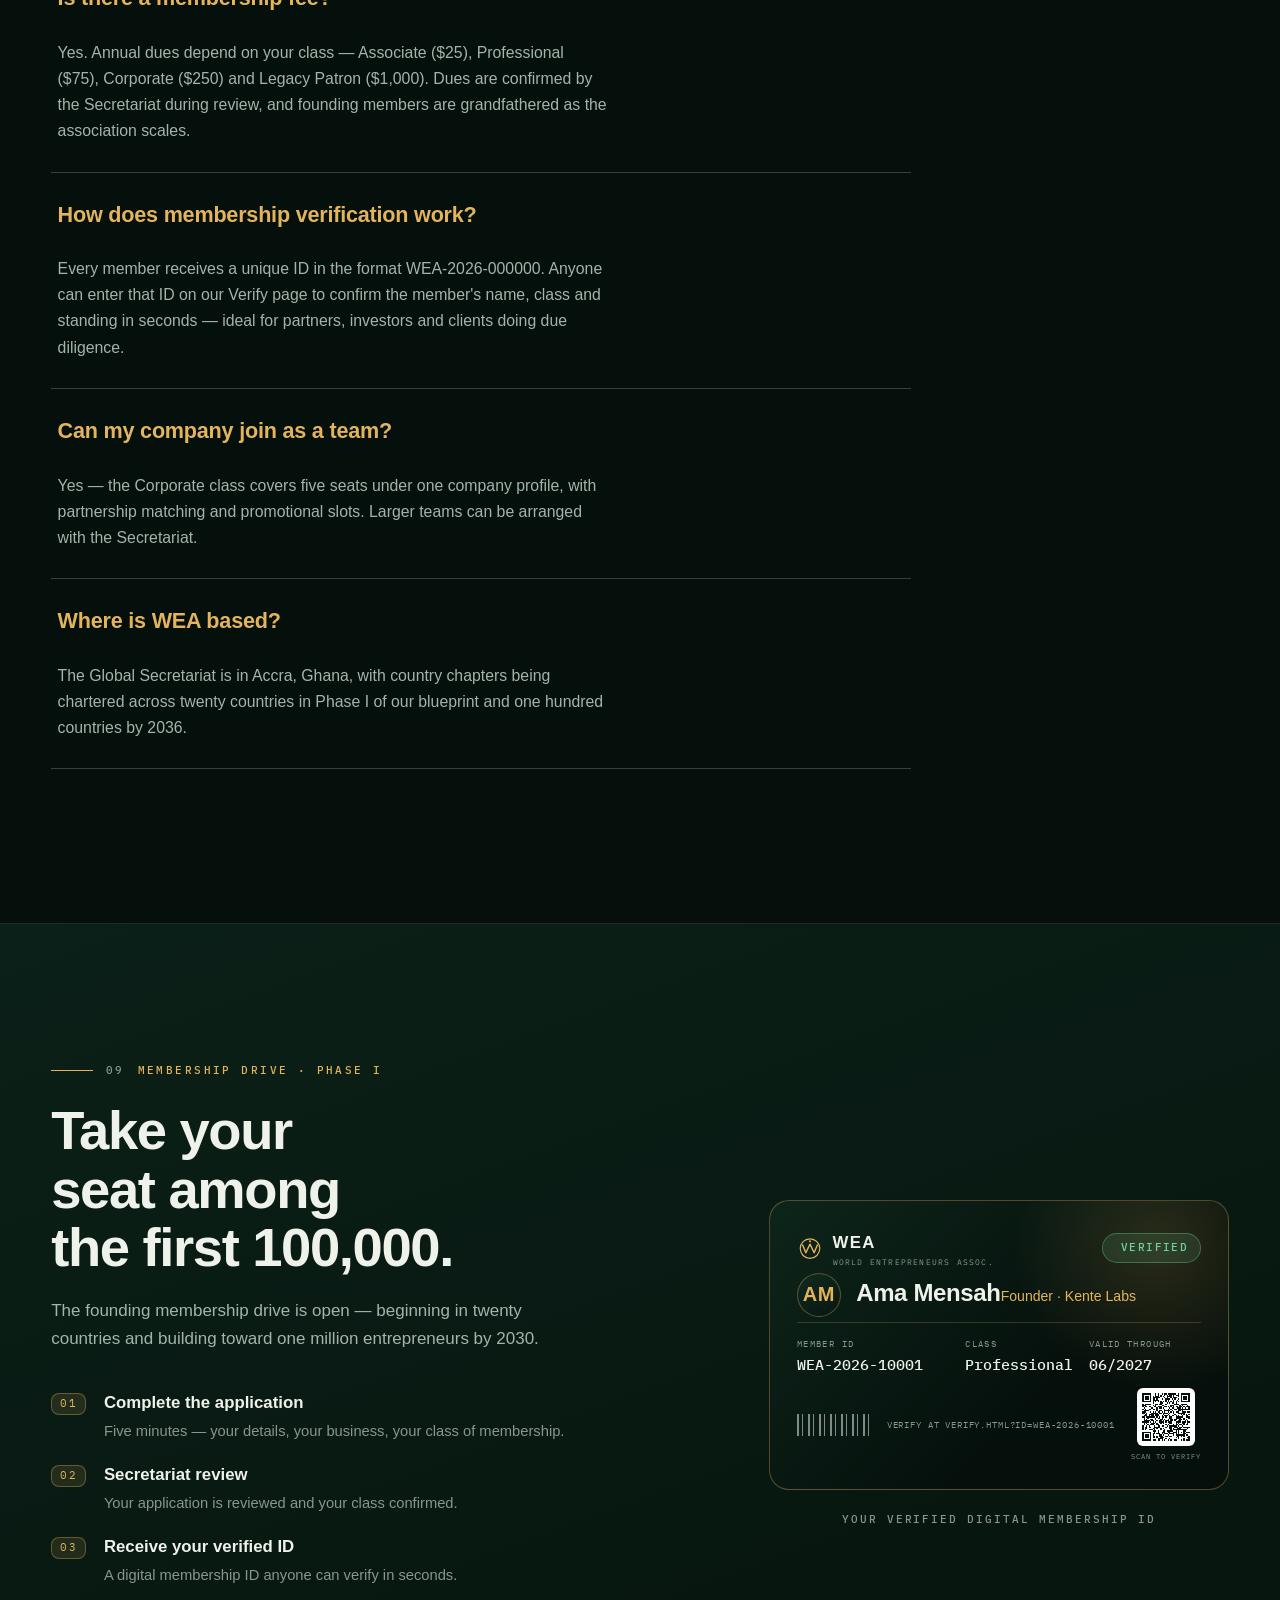
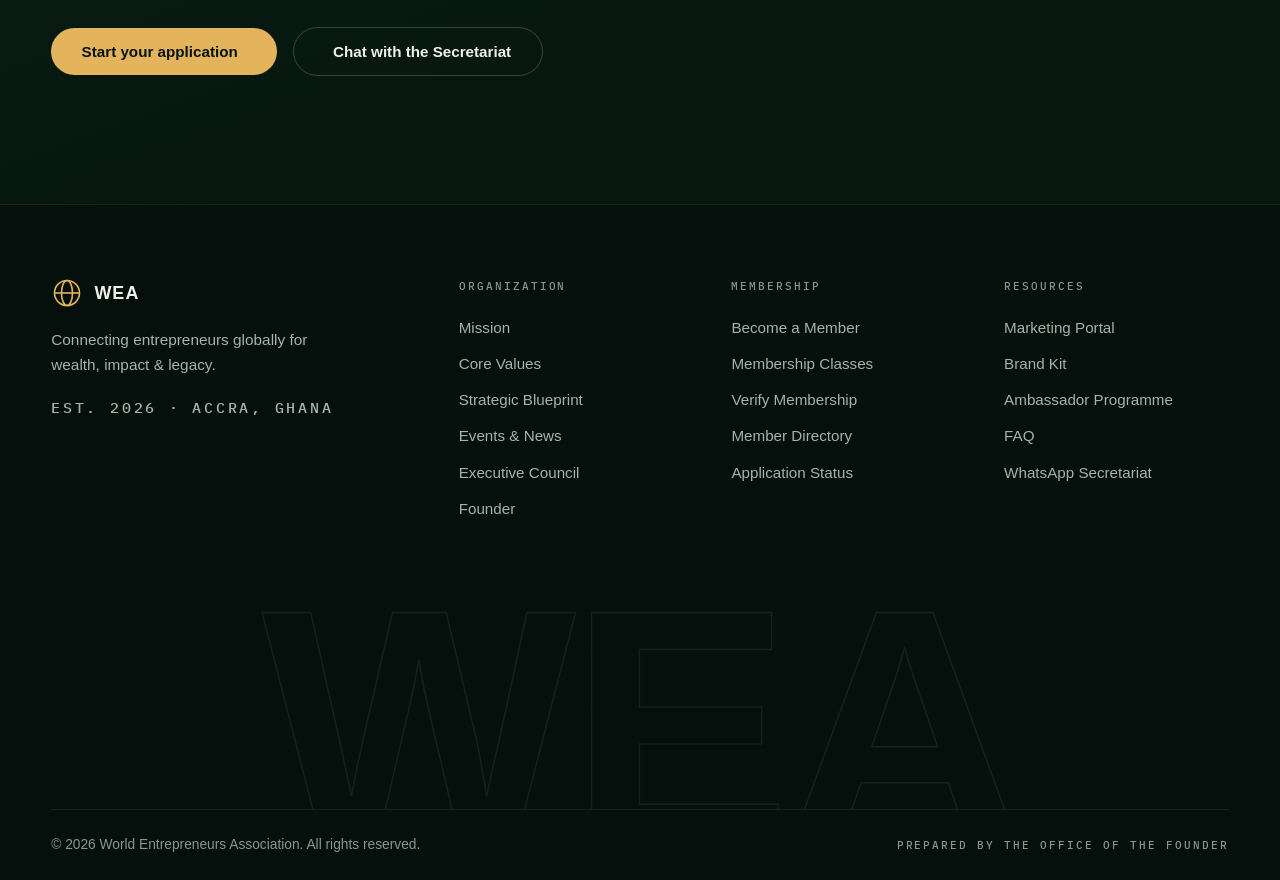
==== commit 73eef8f4: "Update WEA site: full portal, registration, membership and verification pages Replaces the earlier 3" ====
--- a/index.html
+++ b/index.html
@@ -4,8 +4,31 @@
   <meta charset="UTF-8" />
   <meta name="viewport" content="width=device-width, initial-scale=1.0" />
   <title>WEA — World Entrepreneurs Association</title>
-  <meta name="description" content="World Entrepreneurs Association — connecting entrepreneurs globally for wealth, impact and legacy. One world. One business family." />
+  <meta name="description" content="World Entrepreneurs Association — connecting entrepreneurs globally for wealth, impact and legacy. Verified membership, global chapters, funding and partnerships. One world. One business family." />
   <meta name="theme-color" content="#050f0b" />
+  <meta name="author" content="World Entrepreneurs Association" />
+  <meta name="robots" content="index, follow" />
+  <meta name="keywords" content="entrepreneurs, entrepreneurship, business network, WEA, World Entrepreneurs Association, membership, Ghana, Accra, global business community" />
+
+  <!-- Open Graph -->
+  <meta property="og:type" content="website" />
+  <meta property="og:site_name" content="World Entrepreneurs Association" />
+  <meta property="og:title" content="WEA — World Entrepreneurs Association" />
+  <meta property="og:description" content="Connecting entrepreneurs globally for wealth, impact and legacy. Verified membership, global chapters, funding and partnerships. One world. One business family." />
+  <meta property="og:url" content="https://www.worldentrepreneursassociation.org/" />
+  <meta property="og:locale" content="en_GB" />
+  <meta property="og:image" content="https://www.worldentrepreneursassociation.org/social/wea-og.png" />
+  <meta property="og:image:width" content="1200" />
+  <meta property="og:image:height" content="630" />
+  <meta property="og:image:alt" content="WEA — World Entrepreneurs Association" />
+
+  <!-- Twitter / X -->
+  <meta name="twitter:card" content="summary_large_image" />
+  <meta name="twitter:title" content="WEA — World Entrepreneurs Association" />
+  <meta name="twitter:description" content="Connecting entrepreneurs globally for wealth, impact and legacy. One world. One business family." />
+  <meta name="twitter:image" content="https://www.worldentrepreneursassociation.org/social/wea-og.png" />
+
+  <link rel="canonical" href="https://www.worldentrepreneursassociation.org/" />
   <link rel="icon" href='data:image/svg+xml,<svg xmlns="http://www.w3.org/2000/svg" viewBox="0 0 44 44"><circle cx="22" cy="23" r="16.5" fill="none" stroke="%23E3B45B" stroke-width="2"/><path d="M9.5 17L15 30L22 15.5L29 30L34.5 17" fill="none" stroke="%23E3B45B" stroke-width="2.4" stroke-linejoin="round" stroke-linecap="round"/><path d="M22 8.6l2.1 2.1-2.1 2.1-2.1-2.1z" fill="%23E3B45B"/></svg>' />
   <link rel="preconnect" href="https://api.fontshare.com" />
   <link rel="preconnect" href="https://cdn.fontshare.com" crossorigin />
@@ -16,7 +39,7 @@
   <link rel="stylesheet" href="https://cdn.jsdelivr.net/npm/@phosphor-icons/web@2.1.1/src/regular/style.css" />
   <link rel="stylesheet" href="styles.css" />
 </head>
-<body>
+<body data-nav="home" data-schema="organization website faq breadcrumb events">
   <a class="skip-link" href="#main">Skip to content</a>
   <div class="grain" aria-hidden="true"></div>
   <div class="scroll-progress" aria-hidden="true"></div>
@@ -38,14 +61,16 @@
 
       <nav class="nav-links" aria-label="Primary">
         <a href="#mission">Mission</a>
-        <a href="#vision">Vision</a>
-        <a href="#charter">Values</a>
+        <a href="#membership">Membership</a>
         <a href="#blueprint">Blueprint</a>
-        <a href="#founder">Founder</a>
+        <a href="#events">Events</a>
+        <a class="nav-link" data-nav="members" href="members.html">Members</a>
+        <a class="nav-link" data-nav="portal" href="portal.html">Portal</a>
       </nav>
 
       <div class="nav-actions">
-        <a class="btn btn-primary btn-sm" href="#join">Join WEA</a>
+        <a class="btn btn-ghost btn-sm" data-nav="verify" href="verify.html">Verify</a>
+        <a class="btn btn-primary btn-sm" data-nav="register" href="register.html">Join WEA</a>
         <button id="menuBtn" class="menu-btn" aria-expanded="false" aria-controls="mobileMenu" aria-label="Open menu">
           <span></span><span></span>
         </button>
@@ -56,11 +81,15 @@
   <div id="mobileMenu" class="mobile-menu">
     <nav aria-label="Mobile">
       <a href="#mission">Mission</a>
-      <a href="#vision">Vision</a>
-      <a href="#charter">Values</a>
+      <a href="#membership">Membership</a>
       <a href="#blueprint">Blueprint</a>
-      <a href="#founder">Founder</a>
-      <a class="btn btn-primary" href="#join">Join WEA</a>
+      <a href="#events">Events</a>
+      <a data-nav="members" href="members.html">Members</a>
+      <a data-nav="portal" href="portal.html">Portal</a>
+      <div class="menu-actions">
+        <a class="btn btn-ghost" data-nav="verify" href="verify.html">Verify membership</a>
+        <a class="btn btn-primary" data-nav="register" href="register.html">Join WEA</a>
+      </div>
     </nav>
   </div>
 
@@ -98,10 +127,21 @@
           A borderless network equipping founders with funding, partners,
           knowledge and markets — across one hundred countries.
         </p>
+        <p class="hero-lede reveal" style="--d:225ms">
+          Whether you are registering your first business or scaling into new
+          markets, WEA gives you a verified place in a global family of
+          entrepreneurs — and the standing to be taken seriously when you
+          approach an investor, a lender or a partner.
+        </p>
         <div class="hero-ctas reveal" style="--d:270ms">
-          <a class="btn btn-primary" href="#join">Join WEA <i class="ph ph-arrow-right" aria-hidden="true"></i></a>
-          <a class="btn btn-ghost" href="#blueprint">Read the Blueprint</a>
-        </div>
+          <a class="btn btn-primary" href="register.html">Apply for membership <i class="ph ph-arrow-right" aria-hidden="true"></i></a>
+          <a class="btn btn-ghost" href="verify.html"><i class="ph ph-seal-check" aria-hidden="true"></i> Verify a member</a>
+        </div>
+        <ul class="hero-trust reveal" style="--d:340ms">
+          <li><i class="ph ph-shield-check" aria-hidden="true"></i> Verified digital membership IDs</li>
+          <li><i class="ph ph-globe-hemisphere-west" aria-hidden="true"></i> Chapters across 100 countries</li>
+          <li><i class="ph ph-map-pin" aria-hidden="true"></i> Founded in Accra · 2026</li>
+        </ul>
       </div>
 
       <div class="hero-rail">
@@ -129,12 +169,12 @@
     <div class="marquee" aria-hidden="true">
       <div class="marquee-track">
         <ul class="marquee-group">
-          <li>Wealth</li><li>Impact</li><li>Legacy</li><li>Financial Education</li>
-          <li>Networking</li><li>One World</li><li>One Business Family</li>
+          <li>Wealth</li><li>Impact</li><li>Legacy</li><li>Verified Membership</li>
+          <li>Global Chapters</li><li>Networking</li><li>One World</li><li>One Business Family</li>
         </ul>
         <ul class="marquee-group">
-          <li>Wealth</li><li>Impact</li><li>Legacy</li><li>Financial Education</li>
-          <li>Networking</li><li>One World</li><li>One Business Family</li>
+          <li>Wealth</li><li>Impact</li><li>Legacy</li><li>Verified Membership</li>
+          <li>Global Chapters</li><li>Networking</li><li>One World</li><li>One Business Family</li>
         </ul>
       </div>
     </div>
@@ -142,6 +182,7 @@
     <section class="section" id="mission">
       <div class="container">
         <header class="section-head reveal">
+          <p class="section-tag"><span>01</span> Our mission</p>
           <h2>Five commitments.<br />One mission.</h2>
           <p>To connect, equip, empower and promote entrepreneurs worldwide — turning local businesses into global enterprises.</p>
         </header>
@@ -155,7 +196,7 @@
               <i class="ph ph-arrow-down-right pillar-arrow" aria-hidden="true"></i>
             </button>
             <div class="pillar-panel" id="pillar-p1" role="region" aria-labelledby="pillar-b1">
-              <div><p>We connect members to the right global partners, investors and markets — because no entrepreneur should have to build alone.</p></div>
+              <div><p>We connect members to the right global partners, investors and markets — because no entrepreneur should have to build alone. That means introductions made by the Secretariat, matched to your sector and stage, and a directory that lets the rest of the network find you.</p></div>
             </div>
           </article>
 
@@ -167,7 +208,7 @@
               <i class="ph ph-arrow-down-right pillar-arrow" aria-hidden="true"></i>
             </button>
             <div class="pillar-panel" id="pillar-p2" role="region" aria-labelledby="pillar-b2">
-              <div><p>We equip members with modern entrepreneurial skills, leadership training and digital technology.</p></div>
+              <div><p>We equip members with modern entrepreneurial skills, leadership training and digital technology. Clinics and workshops run across the chapters and online, so what you learn in Accra on Monday is still useful in Nairobi on Friday.</p></div>
             </div>
           </article>
 
@@ -179,7 +220,7 @@
               <i class="ph ph-arrow-down-right pillar-arrow" aria-hidden="true"></i>
             </button>
             <div class="pillar-panel" id="pillar-p3" role="region" aria-labelledby="pillar-b3">
-              <div><p>We empower members with access to funding, grants, loans and investment capital.</p></div>
+              <div><p>We empower members with access to funding, grants, loans and investment capital. Members are guided through what lenders and investors actually ask for — financials, valuation, documentation — long before they sit across the table.</p></div>
             </div>
           </article>
 
@@ -191,7 +232,7 @@
               <i class="ph ph-arrow-down-right pillar-arrow" aria-hidden="true"></i>
             </button>
             <div class="pillar-panel" id="pillar-p4" role="region" aria-labelledby="pillar-b4">
-              <div><p>We promote members' businesses and brands on global platforms, conferences and media.</p></div>
+              <div><p>We promote members' businesses and brands on global platforms, conferences and media. A verified listing, a profile in the directory and a page in WEA channels — the difference between being unknown and being findable.</p></div>
             </div>
           </article>
 
@@ -203,7 +244,7 @@
               <i class="ph ph-arrow-down-right pillar-arrow" aria-hidden="true"></i>
             </button>
             <div class="pillar-panel" id="pillar-p5" role="region" aria-labelledby="pillar-b5">
-              <div><p>We transform local businesses into global enterprises — creating wealth and jobs at national scale.</p></div>
+              <div><p>We transform local businesses into global enterprises — creating wealth and jobs at national scale. A trader in Kumasi and a manufacturer in Lagos are not separate stories: they are the same story, told in different currencies.</p></div>
             </div>
           </article>
         </div>
@@ -212,6 +253,7 @@
 
     <section class="vision" id="vision">
       <div class="container">
+        <p class="section-tag section-tag--center reveal"><span>02</span> The vision</p>
         <h2 class="vision-title reveal">Ten million empowered entrepreneurs across one hundred countries.</h2>
         <p class="vision-sub reveal" style="--d:110ms">
           A borderless global economy where every entrepreneur has access to funding,
@@ -236,6 +278,25 @@
       </div>
     </section>
 
+    <section class="section" id="membership">
+      <div class="container">
+        <header class="section-head reveal">
+          <p class="section-tag"><span>03</span> Membership</p>
+          <h2>Four classes.<br />One global family.</h2>
+          <p>Every class carries a verified WEA membership ID, a directory listing and a seat in the network. Choose the standing that matches your stage.</p>
+          <p class="section-lede">Whichever class you join, the core is the same: a verifiable identity anyone can check in seconds, a chapter near you, and a Secretariat that answers when you need a partner, a market or a lender. Higher classes add visibility, priority matching and a seat closer to the table.</p>
+        </header>
+
+        <div class="tier-grid" id="tierGrid"></div>
+
+        <div class="section-cta reveal">
+          <a class="btn btn-primary" href="register.html">Start your application <i class="ph ph-arrow-right" aria-hidden="true"></i></a>
+          <a class="btn btn-ghost" href="members.html#directory">Browse the directory</a>
+          <p class="mono-label">Annual dues confirmed by the Secretariat at review</p>
+        </div>
+      </div>
+    </section>
+
     <figure class="tagline-band">
       <img src="https://picsum.photos/seed/wea-global-network/1800/900" alt="Abstract texture evoking a connected global economy" loading="lazy" />
       <figcaption class="container">
@@ -246,9 +307,10 @@
     <section class="charter" id="charter">
       <div class="container charter-grid">
         <div class="charter-intro reveal">
-          <p class="mono-label charter-label">The Charter of Values</p>
+          <p class="mono-label charter-label">04 — The Charter of Values</p>
           <h2>What holds us together.</h2>
           <p>Seven articles form the pillars upon which the association is built — in every chapter, every deal, every decision.</p>
+          <p class="section-lede">These are not aspirations posted on a wall. They are the terms on which members deal with one another, and the reason a WEA introduction carries weight: the person you are introduced to has agreed to the same seven articles you have.</p>
           <p class="mono-label charter-foot">Articles I – VII</p>
         </div>
         <ol class="articles">
@@ -287,8 +349,9 @@
     <section class="section" id="blueprint">
       <div class="container">
         <header class="section-head blueprint-head reveal">
-          <p class="mono-label blueprint-label">The Roadmap · 2026 – 2036</p>
+          <p class="mono-label blueprint-label">05 — The Roadmap · 2026 – 2036</p>
           <h2>A ten-year blueprint,<br />phase by phase.</h2>
+          <p class="section-lede">Ten million entrepreneurs in one hundred countries is not a slogan; it is a schedule. Each phase sets a target, and each phase is reported against it — so members can see where the association actually stands, not just where it intends to be.</p>
         </header>
 
         <div class="timeline">
@@ -382,6 +445,38 @@
               </ul>
             </div>
           </article>
+        </div>
+      </div>
+    </section>
+
+    <section class="section" id="events">
+      <div class="container">
+        <header class="section-head reveal">
+          <p class="section-tag"><span>06</span> Events &amp; news</p>
+          <h2>What's next on the calendar.</h2>
+          <p>Summits, chapter charterings, funding clinics and Secretariat announcements — the programme as it develops across the network.</p>
+        </header>
+
+        <div class="event-grid" id="eventGrid"></div>
+
+        <div class="section-foot reveal">
+          <a class="btn btn-ghost" href="register.html">Attend as a member <i class="ph ph-arrow-right" aria-hidden="true"></i></a>
+        </div>
+      </div>
+    </section>
+
+    <section class="section" id="leadership">
+      <div class="container">
+        <header class="section-head reveal">
+          <p class="section-tag"><span>07</span> Leadership</p>
+          <h2>The Executive Council.</h2>
+          <p>The council that steers the association — every officer verified, every profile public, accountable to the membership.</p>
+        </header>
+
+        <div class="profile-grid" id="leadershipGrid"></div>
+
+        <div class="section-foot reveal">
+          <a class="btn btn-ghost" href="members.html">View the full council &amp; directory <i class="ph ph-arrow-right" aria-hidden="true"></i></a>
         </div>
       </div>
     </section>
@@ -439,29 +534,56 @@
       </div>
     </section>
 
-    <section class="join" id="join">
-      <div class="container join-grid">
-        <div class="join-copy reveal">
+    <section class="section" id="faq">
+      <div class="container">
+        <header class="section-head reveal">
+          <p class="section-tag"><span>08</span> Questions</p>
+          <h2>Before you apply.</h2>
+        </header>
+
+        <div class="faq" id="faqList"></div>
+      </div>
+    </section>
+
+    <section class="apply" id="join">
+      <div class="container apply-grid">
+        <div class="apply-copy reveal">
+          <p class="section-tag"><span>09</span> Membership drive · Phase I</p>
           <h2>Take your seat among the first&nbsp;100,000.</h2>
           <p>The founding membership drive is open — beginning in twenty countries and building toward one million entrepreneurs by 2030.</p>
-        </div>
-        <form id="joinForm" class="join-card reveal" style="--d:120ms" novalidate>
-          <div class="field">
-            <label for="fName" class="mono-label">Full name</label>
-            <input type="text" id="fName" name="name" autocomplete="name" placeholder="e.g. Ama Mensah" />
-            <p class="field-error" id="errName" hidden>Please enter your full name.</p>
+          <ol class="apply-steps">
+            <li>
+              <span class="step-idx">01</span>
+              <div>
+                <strong>Complete the application</strong>
+                <p>Five minutes — your details, your business, your class of membership.</p>
+              </div>
+            </li>
+            <li>
+              <span class="step-idx">02</span>
+              <div>
+                <strong>Secretariat review</strong>
+                <p>Your application is reviewed and your class confirmed.</p>
+              </div>
+            </li>
+            <li>
+              <span class="step-idx">03</span>
+              <div>
+                <strong>Receive your verified ID</strong>
+                <p>A digital membership ID anyone can verify in seconds.</p>
+              </div>
+            </li>
+          </ol>
+          <div class="cta-row">
+            <a class="btn btn-primary" href="register.html">Start your application <i class="ph ph-arrow-right" aria-hidden="true"></i></a>
+            <a class="btn btn-ghost" href="https://wa.me/233533507112" target="_blank" rel="noopener"><i class="ph ph-whatsapp-logo" aria-hidden="true"></i> Chat with the Secretariat</a>
           </div>
-          <div class="field">
-            <label for="fCountry" class="mono-label">Country</label>
-            <input type="text" id="fCountry" name="country" autocomplete="country-name" placeholder="e.g. Ghana" />
-            <p class="field-error" id="errCountry" hidden>Please enter your country.</p>
-          </div>
-          <button type="submit" class="btn btn-primary btn-block">
-            Continue on WhatsApp
-            <i class="ph ph-arrow-right" aria-hidden="true"></i>
-          </button>
-          <p class="join-note mono-label">Opens a chat with the WEA secretariat</p>
-        </form>
+        </div>
+
+        <aside class="apply-card reveal" style="--d:140ms">
+          <div id="applyCardPreview" class="id-card-wrap"></div>
+          <p class="card-caption mono-label">Your verified digital membership ID</p>
+        </aside>
       </div>
     </section>
 
@@ -484,17 +606,28 @@
       <nav class="footer-col" aria-label="Organization">
         <h4 class="mono-label">Organization</h4>
         <a href="#mission">Mission</a>
-        <a href="#vision">Vision</a>
         <a href="#charter">Core Values</a>
         <a href="#blueprint">Strategic Blueprint</a>
+        <a href="#events">Events &amp; News</a>
+        <a href="members.html#leadership">Executive Council</a>
         <a href="#founder">Founder</a>
       </nav>
-      <div class="footer-col">
-        <h4 class="mono-label">Connect</h4>
+      <nav class="footer-col" aria-label="Membership">
+        <h4 class="mono-label">Membership</h4>
+        <a href="register.html">Become a Member</a>
+        <a href="#membership">Membership Classes</a>
+        <a href="verify.html">Verify Membership</a>
+        <a href="members.html#directory">Member Directory</a>
+        <a href="verify.html">Application Status</a>
+      </nav>
+      <nav class="footer-col" aria-label="Resources">
+        <h4 class="mono-label">Resources</h4>
+        <a href="portal.html">Marketing Portal</a>
+        <a href="portal.html#brand">Brand Kit</a>
+        <a href="portal.html#ambassadors">Ambassador Programme</a>
+        <a href="#faq">FAQ</a>
         <a href="https://wa.me/233533507112" target="_blank" rel="noopener">WhatsApp Secretariat</a>
-        <a href="#join">Become a Member</a>
-        <span>Global Secretariat, Accra</span>
-      </div>
+      </nav>
     </div>
     <div class="footer-watermark" aria-hidden="true">WEA</div>
     <div class="container footer-bar">
@@ -503,6 +636,11 @@
     </div>
   </footer>
 
+  <script src="data.js"></script>
+  <script src="qr.js"></script>
+  <script src="store.js"></script>
   <script src="script.js"></script>
+  <script src="seo.js"></script>
+  <script src="home.js"></script>
 </body>
 </html>
--- a/styles.css
+++ b/styles.css
@@ -1,7 +1,13 @@
+/* ============================================================
+   WEA — World Entrepreneurs Association
+   Design system · refined dark + gold
+   ============================================================ */
+
 :root {
   --bg: #050f0b;
   --bg-2: #081711;
   --bg-3: #0b2018;
+  --bg-4: #102a20;
   --line: rgba(226, 232, 222, 0.09);
   --line-strong: rgba(226, 232, 222, 0.22);
   --text: #eff2ea;
@@ -10,14 +16,21 @@
   --gold: #e3b45b;
   --gold-2: #f0cb86;
   --gold-dim: rgba(227, 180, 91, 0.12);
+  --gold-line: rgba(227, 180, 91, 0.35);
+  --ok: #6fd39b;
+  --ok-dim: rgba(111, 211, 155, 0.12);
+  --ok-line: rgba(111, 211, 155, 0.35);
   --ink: #07120d;
   --paper: #ece5d8;
   --paper-ink: #14291d;
   --paper-muted: #54645a;
   --paper-gold: #7c5e26;
   --danger: #e8927c;
+  --danger-dim: rgba(232, 146, 124, 0.1);
+  --danger-line: rgba(232, 146, 124, 0.38);
   --radius-card: 18px;
   --radius-input: 12px;
+  --radius-sm: 10px;
   --nav-h: 76px;
   --font-display: "Clash Display", "Sora", sans-serif;
   --font-body: "Satoshi", "Segoe UI", sans-serif;
@@ -37,6 +50,7 @@
 html {
   scroll-behavior: smooth;
   scroll-padding-top: calc(var(--nav-h) + 20px);
+  overflow-x: hidden;
 }
 
 body {
@@ -176,6 +190,59 @@
   }
 }
 
+/* ---------- section labels & headings ---------- */
+
+.section-tag {
+  display: inline-flex;
+  align-items: center;
+  gap: 0.8rem;
+  font-family: var(--font-mono);
+  font-size: 11px;
+  font-weight: 500;
+  letter-spacing: 0.22em;
+  text-transform: uppercase;
+  color: var(--gold);
+  margin-bottom: 1.4rem;
+}
+
+.section-tag::before {
+  content: "";
+  width: 42px;
+  height: 1px;
+  background: var(--gold);
+  flex-shrink: 0;
+}
+
+.section-tag span {
+  color: var(--faint);
+}
+
+.section-tag--center {
+  justify-content: center;
+}
+
+.eyebrow {
+  display: inline-flex;
+  align-items: center;
+  gap: 0.8rem;
+  font-family: var(--font-mono);
+  font-size: 11px;
+  font-weight: 500;
+  letter-spacing: 0.26em;
+  text-transform: uppercase;
+  color: var(--gold);
+  margin-bottom: 1.6rem;
+}
+
+.eyebrow::before {
+  content: "";
+  width: 42px;
+  height: 1px;
+  background: var(--gold);
+}
+
+/* ---------- buttons ---------- */
+
 .btn {
   position: relative;
   display: inline-flex;
@@ -224,6 +291,11 @@
   transform: translateY(-2px);
 }
 
+.btn-ghost.is-current {
+  border-color: var(--gold-line);
+  color: var(--gold);
+}
+
 .btn:active {
   transform: translateY(0) scale(0.98);
 }
@@ -235,13 +307,18 @@
 
 .btn-block {
   width: 100%;
+}
+
+.btn[disabled] {
+  opacity: 0.45;
+  pointer-events: none;
 }
 
 .chip {
   display: inline-block;
   width: fit-content;
   padding: 0.42rem 0.85rem;
-  border: 1px solid rgba(227, 180, 91, 0.35);
+  border: 1px solid var(--gold-line);
   border-radius: 999px;
   background: var(--gold-dim);
   color: var(--gold);
@@ -252,9 +329,133 @@
   white-space: nowrap;
 }
 
+.badge {
+  display: inline-flex;
+  align-items: center;
+  gap: 0.4rem;
+  padding: 0.32rem 0.7rem;
+  border: 1px solid var(--line-strong);
+  border-radius: 999px;
+  background: rgba(226, 232, 222, 0.05);
+  color: var(--muted);
+  font-family: var(--font-mono);
+  font-size: 10.5px;
+  font-weight: 500;
+  letter-spacing: 0.14em;
+  text-transform: uppercase;
+  white-space: nowrap;
+}
+
+.badge i {
+  font-size: 13px;
+}
+
+.badge--verified {
+  color: var(--ok);
+  border-color: var(--ok-line);
+  background: var(--ok-dim);
+}
+
+.badge--pending {
+  color: var(--gold);
+  border-color: var(--gold-line);
+  background: var(--gold-dim);
+}
+
+.badge--fail {
+  color: var(--danger);
+  border-color: var(--danger-line);
+  background: var(--danger-dim);
+}
+
+.notice {
+  display: flex;
+  align-items: flex-start;
+  gap: 0.9rem;
+  padding: 1rem 1.2rem;
+  border: 1px solid var(--line-strong);
+  border-radius: 14px;
+  background: rgba(226, 232, 222, 0.04);
+  color: var(--muted);
+  font-size: 0.93rem;
+  line-height: 1.55;
+}
+
+.notice i {
+  color: var(--gold);
+  font-size: 1.15rem;
+  margin-top: 0.15em;
+  flex-shrink: 0;
+}
+
+.notice--ok {
+  border-color: var(--ok-line);
+  background: var(--ok-dim);
+}
+
+.notice--ok i {
+  color: var(--ok);
+}
+
+.link-gold {
+  color: var(--gold);
+  border-bottom: 1px solid var(--gold-line);
+  transition: border-color 0.3s var(--ease);
+}
+
+.link-gold:hover {
+  border-bottom-color: var(--gold);
+}
+
+/* ---------- avatars ---------- */
+
+.avatar {
+  display: inline-grid;
+  place-items: center;
+  flex-shrink: 0;
+  width: 44px;
+  height: 44px;
+  border-radius: 50%;
+  background: linear-gradient(150deg, var(--bg-4), var(--bg-2));
+  border: 1px solid var(--gold-line);
+  color: var(--gold);
+  font-family: var(--font-display);
+  font-weight: 600;
+  font-size: 0.9rem;
+  letter-spacing: 0.03em;
+  overflow: hidden;
+  user-select: none;
+}
+
+.avatar img {
+  width: 100%;
+  height: 100%;
+  object-fit: cover;
+}
+
+.avatar--sm {
+  width: 36px;
+  height: 36px;
+  font-size: 0.78rem;
+}
+
+.avatar--lg {
+  width: 92px;
+  height: 92px;
+  font-size: 1.7rem;
+}
+
+.avatar--xl {
+  width: 128px;
+  height: 128px;
+  font-size: 2.3rem;
+}
+
 #sentinel {
   height: 1px;
 }
+
+/* ---------- navigation ---------- */
 
 .nav {
   position: fixed;
@@ -322,7 +523,7 @@
 
 .nav-links {
   display: flex;
-  gap: 1.9rem;
+  gap: 1.7rem;
 }
 
 .nav-links a {
@@ -360,7 +561,7 @@
 .nav-actions {
   display: flex;
   align-items: center;
-  gap: 0.9rem;
+  gap: 0.75rem;
 }
 
 .menu-btn {
@@ -415,22 +616,41 @@
   justify-content: center;
   gap: 0.4rem;
   padding: 2rem 10vw;
+  overflow-y: auto;
 }
 
 .mobile-menu nav > a:not(.btn) {
   font-family: var(--font-display);
-  font-size: clamp(2.2rem, 8vw, 3.2rem);
+  font-size: clamp(1.9rem, 7vw, 3rem);
   font-weight: 600;
   letter-spacing: -0.02em;
   line-height: 1.25;
   border-bottom: 1px solid var(--line);
   padding-block: 0.55rem;
+  color: var(--text);
+}
+
+.mobile-menu nav > a:not(.btn).is-current {
+  color: var(--gold);
 }
 
 .mobile-menu .btn {
-  margin-top: 2rem;
+  margin-top: 1.6rem;
   align-self: flex-start;
 }
+
+.mobile-menu .menu-actions {
+  display: flex;
+  flex-wrap: wrap;
+  gap: 0.8rem;
+  margin-top: 1.8rem;
+}
+
+.mobile-menu .menu-actions .btn {
+  margin-top: 0;
+}
+
+/* ---------- hero ---------- */
 
 .hero {
   position: relative;
@@ -493,26 +713,6 @@
   padding-bottom: 3.2rem;
 }
 
-.eyebrow {
-  display: inline-flex;
-  align-items: center;
-  gap: 0.8rem;
-  font-family: var(--font-mono);
-  font-size: 11px;
-  font-weight: 500;
-  letter-spacing: 0.26em;
-  text-transform: uppercase;
-  color: var(--gold);
-  margin-bottom: 1.6rem;
-}
-
-.eyebrow::before {
-  content: "";
-  width: 42px;
-  height: 1px;
-  background: var(--gold);
-}
-
 .hero-title {
   font-family: var(--font-display);
   font-size: clamp(2.75rem, 6.4vw, 5.4rem);
@@ -529,9 +729,19 @@
 
 .hero-sub {
   margin-top: 1.6rem;
-  max-width: 44ch;
+  max-width: 46ch;
   color: var(--muted);
   font-size: 1.08rem;
+}
+
+/* Secondary tier below .hero-sub: quieter, so the hierarchy stays
+   legible instead of reading as two competing paragraphs. */
+.hero-lede {
+  margin-top: 1rem;
+  max-width: 52ch;
+  color: var(--faint);
+  font-size: 0.98rem;
+  line-height: 1.65;
 }
 
 .hero-ctas {
@@ -539,6 +749,29 @@
   flex-wrap: wrap;
   gap: 1rem;
   margin-top: 2.4rem;
+}
+
+.hero-trust {
+  display: flex;
+  flex-wrap: wrap;
+  gap: 0.7rem 1.6rem;
+  margin-top: 2.2rem;
+}
+
+.hero-trust li {
+  display: inline-flex;
+  align-items: center;
+  gap: 0.5rem;
+  font-family: var(--font-mono);
+  font-size: 11px;
+  letter-spacing: 0.12em;
+  text-transform: uppercase;
+  color: var(--faint);
+}
+
+.hero-trust i {
+  color: var(--gold);
+  font-size: 15px;
 }
 
 .hero-rail {
@@ -604,6 +837,8 @@
     transform: translateY(100%);
   }
 }
+
+/* ---------- marquee ---------- */
 
 .marquee {
   border-block: 1px solid var(--line);
@@ -653,6 +888,8 @@
   }
 }
 
+/* ---------- generic sections ---------- */
+
 .section {
   padding-block: clamp(6.5rem, 12vw, 10rem);
 }
@@ -670,6 +907,7 @@
   font-weight: 600;
   letter-spacing: -0.025em;
   line-height: 1.08;
+  text-wrap: balance;
 }
 
 .section-head p,
@@ -678,6 +916,23 @@
   color: var(--muted);
   max-width: 56ch;
 }
+
+/* Secondary paragraph inside a section head — quieter than the lead line. */
+.section-lede {
+  margin-top: 0.9rem !important;
+  color: var(--faint) !important;
+  font-size: 0.97rem;
+  line-height: 1.65;
+}
+
+.cta-row {
+  display: flex;
+  flex-wrap: wrap;
+  gap: 1rem;
+  align-items: center;
+}
+
+/* ---------- pillars accordion ---------- */
 
 .pillars {
   border-top: 1px solid var(--line-strong);
@@ -763,6 +1018,8 @@
 .pillar-item.open .pillar-panel {
   grid-template-rows: 1fr;
 }
+
+/* ---------- vision ---------- */
 
 .vision {
   padding-block: clamp(6.5rem, 12vw, 10rem);
@@ -835,6 +1092,449 @@
   letter-spacing: -0.03em;
   line-height: 1;
 }
+
+/* ---------- membership tiers ---------- */
+
+.tier-grid {
+  display: grid;
+  grid-template-columns: repeat(4, minmax(0, 1fr));
+  gap: 1.25rem;
+}
+
+.tier-card {
+  position: relative;
+  display: flex;
+  flex-direction: column;
+  gap: 1.1rem;
+  padding: 1.9rem 1.6rem;
+  background: linear-gradient(170deg, rgba(16, 42, 32, 0.5), rgba(8, 23, 17, 0.6));
+  border: 1px solid var(--line);
+  border-radius: var(--radius-card);
+  transition: transform 0.45s var(--ease), border-color 0.45s var(--ease),
+    box-shadow 0.45s var(--ease);
+}
+
+.tier-card:hover {
+  transform: translateY(-6px);
+  border-color: var(--line-strong);
+  box-shadow: 0 30px 60px -40px rgba(0, 0, 0, 0.9);
+}
+
+.tier-card--featured {
+  border-color: var(--gold-line);
+  background: linear-gradient(170deg, rgba(38, 32, 14, 0.55), rgba(8, 23, 17, 0.7));
+}
+
+.tier-card--featured:hover {
+  border-color: var(--gold);
+  box-shadow: 0 30px 70px -40px rgba(227, 180, 91, 0.45);
+}
+
+.tier-flag {
+  position: absolute;
+  top: -12px;
+  left: 1.6rem;
+}
+
+.tier-name {
+  font-family: var(--font-display);
+  font-size: 1.45rem;
+  font-weight: 600;
+  letter-spacing: -0.015em;
+}
+
+.tier-for {
+  margin-top: -0.7rem;
+}
+
+.tier-price {
+  font-family: var(--font-display);
+  font-size: 2.9rem;
+  font-weight: 600;
+  letter-spacing: -0.03em;
+  line-height: 1;
+  color: var(--gold);
+}
+
+.tier-price .cur {
+  font-size: 1.3rem;
+  vertical-align: super;
+  margin-right: 2px;
+}
+
+.tier-price .per {
+  font-family: var(--font-mono);
+  font-size: 11px;
+  letter-spacing: 0.14em;
+  text-transform: uppercase;
+  color: var(--faint);
+  margin-left: 0.4rem;
+}
+
+.tier-list {
+  display: grid;
+  gap: 0.65rem;
+  padding-top: 1.1rem;
+  border-top: 1px solid var(--line);
+  flex-grow: 1;
+}
+
+.tier-list li {
+  display: flex;
+  gap: 0.65rem;
+  align-items: flex-start;
+  color: var(--muted);
+  font-size: 0.93rem;
+  line-height: 1.5;
+}
+
+.tier-list i {
+  color: var(--gold);
+  font-size: 1.02rem;
+  margin-top: 0.22em;
+  flex-shrink: 0;
+}
+
+.tier-card .btn {
+  margin-top: 0.4rem;
+}
+
+/* ---------- leadership preview & profiles ---------- */
+
+.profile-grid {
+  display: grid;
+  grid-template-columns: repeat(4, minmax(0, 1fr));
+  gap: 1.25rem;
+}
+
+.profile-card {
+  position: relative;
+  display: flex;
+  flex-direction: column;
+  align-items: flex-start;
+  gap: 0.35rem;
+  padding: 1.7rem 1.5rem;
+  background: linear-gradient(170deg, rgba(16, 42, 32, 0.45), rgba(8, 23, 17, 0.55));
+  border: 1px solid var(--line);
+  border-radius: var(--radius-card);
+  text-align: left;
+  cursor: pointer;
+  transition: transform 0.45s var(--ease), border-color 0.45s var(--ease),
+    box-shadow 0.45s var(--ease);
+}
+
+.profile-card:hover {
+  transform: translateY(-6px);
+  border-color: var(--gold-line);
+  box-shadow: 0 30px 60px -40px rgba(0, 0, 0, 0.9);
+}
+
+.profile-card .avatar {
+  margin-bottom: 1rem;
+}
+
+.profile-card h3 {
+  font-family: var(--font-display);
+  font-size: 1.18rem;
+  font-weight: 600;
+  letter-spacing: -0.01em;
+  line-height: 1.25;
+}
+
+.profile-role {
+  color: var(--gold);
+  font-size: 0.9rem;
+  font-weight: 500;
+}
+
+.profile-region {
+  display: inline-flex;
+  align-items: center;
+  gap: 0.4rem;
+  margin-top: 0.2rem;
+}
+
+.profile-more {
+  display: inline-flex;
+  align-items: center;
+  gap: 0.45rem;
+  margin-top: 1.2rem;
+  color: var(--gold);
+  transition: gap 0.35s var(--ease);
+}
+
+.profile-card:hover .profile-more {
+  gap: 0.75rem;
+}
+
+.profile-badge {
+  position: absolute;
+  top: 1.4rem;
+  right: 1.4rem;
+}
+
+.section-foot {
+  display: flex;
+  justify-content: center;
+  margin-top: 2.75rem;
+}
+
+/* ---------- events & news ---------- */
+
+.event-grid {
+  display: grid;
+  grid-template-columns: repeat(2, minmax(0, 1fr));
+  gap: 1.25rem;
+}
+
+.event-card {
+  display: grid;
+  grid-template-columns: auto minmax(0, 1fr);
+  gap: 1.4rem;
+  padding: 1.7rem 1.6rem;
+  background: linear-gradient(170deg, rgba(16, 42, 32, 0.45), rgba(8, 23, 17, 0.55));
+  border: 1px solid var(--line);
+  border-radius: var(--radius-card);
+  transition: border-color 0.4s var(--ease), transform 0.4s var(--ease);
+}
+
+.event-card:hover {
+  border-color: var(--gold-line);
+  transform: translateY(-4px);
+}
+
+.event-card--new {
+  border-color: var(--gold-line);
+}
+
+.event-card--past {
+  opacity: 0.68;
+}
+
+.event-card--past:hover {
+  opacity: 1;
+}
+
+.event-when {
+  display: flex;
+  flex-direction: column;
+  align-items: center;
+  justify-content: flex-start;
+  gap: 0.15rem;
+  min-width: 62px;
+  padding: 0.55rem 0.4rem;
+  border: 1px solid var(--line);
+  border-radius: 12px;
+  background: rgba(5, 15, 11, 0.5);
+  align-self: start;
+}
+
+.event-day {
+  font-family: var(--font-display);
+  font-size: 1.5rem;
+  font-weight: 600;
+  line-height: 1;
+  color: var(--gold);
+}
+
+.event-month {
+  font-size: 10px;
+  letter-spacing: 0.16em;
+}
+
+.event-body {
+  display: flex;
+  flex-direction: column;
+  gap: 0.55rem;
+  min-width: 0;
+}
+
+.event-body h3 {
+  font-size: 1.15rem;
+  font-weight: 600;
+  line-height: 1.3;
+}
+
+.event-body > p {
+  margin: 0;
+  color: var(--muted);
+  font-size: 0.94rem;
+}
+
+.event-meta {
+  display: flex;
+  flex-wrap: wrap;
+  align-items: center;
+  gap: 0.6rem;
+  margin: 0;
+}
+
+.event-status {
+  font-family: var(--font-mono);
+  font-size: 10px;
+  letter-spacing: 0.14em;
+  text-transform: uppercase;
+  color: var(--faint);
+}
+
+.event-status--new {
+  color: var(--gold);
+}
+
+.event-where {
+  display: flex;
+  align-items: center;
+  gap: 0.45rem;
+  font-size: 0.88rem !important;
+}
+
+.event-where i {
+  color: var(--gold);
+  flex-shrink: 0;
+}
+
+.event-foot {
+  display: flex;
+  flex-wrap: wrap;
+  align-items: center;
+  justify-content: space-between;
+  gap: 0.8rem;
+  margin-top: 0.4rem !important;
+}
+
+.event-span {
+  color: var(--faint);
+}
+
+.event-foot .link-gold {
+  display: inline-flex;
+  align-items: center;
+  gap: 0.4rem;
+  font-size: 0.9rem;
+}
+
+/* ---------- profile dialog ---------- */
+
+dialog.profile-dialog {
+  width: min(760px, 92vw);
+  max-height: 88vh;
+  padding: 0;
+  border: 1px solid var(--line-strong);
+  border-radius: var(--radius-card);
+  background: var(--bg-2);
+  color: var(--text);
+  overflow: hidden;
+  box-shadow: 0 50px 120px -40px rgba(0, 0, 0, 0.95);
+}
+
+dialog.profile-dialog::backdrop {
+  background: rgba(3, 8, 6, 0.82);
+  backdrop-filter: blur(6px);
+  -webkit-backdrop-filter: blur(6px);
+}
+
+.dialog-scroll {
+  max-height: 88vh;
+  overflow-y: auto;
+  padding: 2.4rem;
+}
+
+.dialog-close {
+  position: absolute;
+  top: 1rem;
+  right: 1rem;
+  z-index: 2;
+  width: 40px;
+  height: 40px;
+  display: grid;
+  place-items: center;
+  border: 1px solid var(--line-strong);
+  border-radius: 50%;
+  background: rgba(5, 15, 11, 0.7);
+  color: var(--muted);
+  font-size: 1.1rem;
+  transition: color 0.3s var(--ease), border-color 0.3s var(--ease);
+}
+
+.dialog-close:hover {
+  color: var(--gold);
+  border-color: var(--gold-line);
+}
+
+.dialog-head {
+  display: flex;
+  align-items: center;
+  gap: 1.5rem;
+  padding-bottom: 1.6rem;
+  border-bottom: 1px solid var(--line);
+}
+
+.dialog-head h3 {
+  font-family: var(--font-display);
+  font-size: clamp(1.5rem, 3vw, 2rem);
+  font-weight: 600;
+  letter-spacing: -0.02em;
+  line-height: 1.15;
+}
+
+.dialog-head .profile-role {
+  margin-top: 0.3rem;
+  font-size: 1rem;
+}
+
+.dialog-head-meta {
+  display: flex;
+  flex-wrap: wrap;
+  gap: 0.6rem;
+  margin-top: 0.75rem;
+}
+
+.dialog-bio {
+  padding-block: 1.5rem;
+  color: var(--muted);
+  display: grid;
+  gap: 1rem;
+}
+
+.dialog-meta {
+  display: grid;
+  grid-template-columns: repeat(2, minmax(0, 1fr));
+  gap: 1px;
+  background: var(--line);
+  border: 1px solid var(--line);
+  border-radius: 14px;
+  overflow: hidden;
+}
+
+.dialog-meta > div {
+  background: var(--bg-2);
+  padding: 1rem 1.2rem;
+  display: grid;
+  gap: 0.3rem;
+}
+
+.dialog-meta dt {
+  font-family: var(--font-mono);
+  font-size: 10.5px;
+  letter-spacing: 0.16em;
+  text-transform: uppercase;
+  color: var(--faint);
+}
+
+.dialog-meta dd {
+  font-size: 0.96rem;
+  color: var(--text);
+  word-break: break-word;
+}
+
+.dialog-actions {
+  display: flex;
+  flex-wrap: wrap;
+  gap: 0.8rem;
+  margin-top: 1.6rem;
+}
+
+/* ---------- tagline band ---------- */
 
 .tagline-band {
   position: relative;
@@ -887,6 +1587,8 @@
   color: var(--gold);
 }
 
+/* ---------- charter ---------- */
+
 .charter {
   background: var(--paper);
   color: var(--paper-ink);
@@ -965,6 +1667,8 @@
   max-width: 52ch;
 }
 
+/* ---------- blueprint timeline ---------- */
+
 .blueprint-label {
   color: var(--gold);
   margin-bottom: 1.4rem;
@@ -983,6 +1687,7 @@
 .timeline {
   position: relative;
   display: grid;
+  grid-template-columns: minmax(0, 1fr);
   gap: 4.5rem;
   padding-left: 34px;
 }
@@ -999,6 +1704,7 @@
 
 .phase {
   position: relative;
+  min-width: 0;
 }
 
 .phase-node {
@@ -1043,6 +1749,14 @@
   margin-bottom: 1.4rem;
 }
 
+.phase-meta > * {
+  min-width: 0;
+}
+
+.phase-meta .chip {
+  white-space: normal;
+}
+
 .phase-years {
   font-family: var(--font-display);
   font-size: clamp(1.5rem, 2.6vw, 2.1rem);
@@ -1071,6 +1785,8 @@
   margin-top: 0.26em;
   flex-shrink: 0;
 }
+
+/* ---------- founder ---------- */
 
 .founder {
   border-top: 1px solid var(--line);
@@ -1116,6 +1832,7 @@
 
 .portrait-wrap {
   position: relative;
+  min-width: 0;
 }
 
 .duotone {
@@ -1186,77 +1903,162 @@
   text-align: center;
 }
 
-.join {
+/* ---------- FAQ accordion ---------- */
+
+.faq {
+  max-width: 860px;
+}
+
+.faq-item {
+  border-bottom: 1px solid var(--line-strong);
+}
+
+.faq-item:first-child {
+  border-top: 1px solid var(--line-strong);
+}
+
+.faq-row {
+  width: 100%;
+  display: flex;
+  align-items: center;
+  justify-content: space-between;
+  gap: 1.5rem;
+  padding: 1.5rem 0.4rem;
+  text-align: left;
+}
+
+.faq-row h3 {
+  font-family: var(--font-display);
+  font-size: clamp(1.1rem, 2vw, 1.35rem);
+  font-weight: 600;
+  letter-spacing: -0.01em;
+  transition: color 0.35s var(--ease);
+}
+
+.faq-row i {
+  font-size: 1.3rem;
+  color: var(--muted);
+  flex-shrink: 0;
+  transition: transform 0.45s var(--ease), color 0.35s var(--ease);
+}
+
+.faq-item.open .faq-row h3 {
+  color: var(--gold);
+}
+
+.faq-item.open .faq-row i {
+  transform: rotate(-180deg);
+  color: var(--gold);
+}
+
+.faq-panel {
+  display: grid;
+  grid-template-rows: 0fr;
+  transition: grid-template-rows 0.5s var(--ease);
+}
+
+.faq-panel > div {
+  overflow: hidden;
+}
+
+.faq-panel p {
+  max-width: 64ch;
+  color: var(--muted);
+  padding: 0 0.4rem 1.7rem;
+  font-size: 0.99rem;
+}
+
+.faq-item.open .faq-panel {
+  grid-template-rows: 1fr;
+}
+
+/* ---------- apply / join ---------- */
+
+.apply {
+  position: relative;
   background: linear-gradient(160deg, var(--bg-3), #071710 72%);
   border-top: 1px solid var(--line);
   padding-block: clamp(5.5rem, 10vw, 8.5rem);
-}
-
-.join-grid {
+  overflow: hidden;
+}
+
+.apply-grid {
   display: grid;
   grid-template-columns: minmax(0, 1fr) minmax(0, 460px);
   gap: clamp(2.5rem, 6vw, 5.5rem);
   align-items: center;
 }
 
-.join-copy h2 {
+.apply-copy h2 {
+  font-family: var(--font-display);
+  font-size: clamp(2.2rem, 4.4vw, 3.4rem);
+  font-weight: 600;
+  letter-spacing: -0.025em;
+  line-height: 1.08;
   max-width: 16ch;
   text-wrap: balance;
 }
 
-.join-copy p {
+.apply-copy > p:not(.section-tag) {
   margin-top: 1.2rem;
   color: var(--muted);
   max-width: 52ch;
 }
 
-.join-card {
-  background: rgba(5, 15, 11, 0.55);
-  border: 1px solid var(--line-strong);
-  border-radius: var(--radius-card);
-  padding: 2.2rem;
-  display: grid;
-  gap: 1.5rem;
-  backdrop-filter: blur(10px);
-  -webkit-backdrop-filter: blur(10px);
-}
-
-.field label {
+.apply-steps {
+  display: grid;
+  gap: 1.1rem;
+  margin-top: 2.2rem;
+}
+
+.apply-steps li {
+  display: flex;
+  gap: 1.1rem;
+  align-items: flex-start;
+}
+
+.apply-steps .step-idx {
+  font-family: var(--font-mono);
+  font-size: 11px;
+  letter-spacing: 0.14em;
+  color: var(--gold);
+  border: 1px solid var(--gold-line);
+  background: var(--gold-dim);
+  border-radius: 8px;
+  padding: 0.3rem 0.5rem;
+  line-height: 1;
+  margin-top: 0.25rem;
+  flex-shrink: 0;
+}
+
+.apply-steps strong {
   display: block;
-  margin-bottom: 0.5rem;
-}
-
-.field input {
-  width: 100%;
-  padding: 0.75rem 0.1rem;
-  background: transparent;
-  border: 0;
-  border-bottom: 1px solid var(--line-strong);
-  border-radius: 0;
-  color: var(--text);
-  font: inherit;
-  font-size: 1rem;
-  transition: border-color 0.3s var(--ease);
-}
-
-.field input::placeholder {
+  font-family: var(--font-display);
+  font-weight: 600;
+  font-size: 1.05rem;
+}
+
+.apply-steps p {
   color: var(--faint);
-}
-
-.field input:focus {
-  outline: none;
-  border-bottom-color: var(--gold);
-}
-
-.field-error {
-  margin-top: 0.45rem;
-  color: var(--danger);
-  font-size: 0.85rem;
-}
-
-.join-note {
+  font-size: 0.92rem;
+  margin-top: 0.15rem;
+}
+
+.apply-copy .cta-row {
+  margin-top: 2.5rem;
+}
+
+.apply-card {
+  display: grid;
+  gap: 1.2rem;
+  justify-items: center;
+}
+
+.apply-card .card-caption {
   text-align: center;
 }
+
+/* ---------- footer ---------- */
 
 .footer {
   position: relative;
@@ -1267,7 +2069,7 @@
 
 .footer-grid {
   display: grid;
-  grid-template-columns: minmax(0, 1.6fr) minmax(0, 1fr) minmax(0, 1fr);
+  grid-template-columns: minmax(0, 1.6fr) repeat(3, minmax(0, 1fr));
   gap: 3rem;
   padding-bottom: 3rem;
 }
@@ -1334,6 +2136,8 @@
   font-size: 0.86rem;
 }
 
+/* ---------- reveal ---------- */
+
 .reveal {
   opacity: 0;
   transform: translateY(28px);
@@ -1346,9 +2150,2109 @@
   transform: none;
 }
 
+/* ============================================================
+   PART 2 — Interior pages & portal components
+   ============================================================ */
+
+/* ---------- interior page hero ---------- */
+
+.page-hero {
+  position: relative;
+  padding-top: calc(var(--nav-h) + clamp(3.5rem, 7vw, 6rem));
+  padding-bottom: clamp(3rem, 6vw, 4.5rem);
+  border-bottom: 1px solid var(--line);
+  overflow: hidden;
+}
+
+.page-hero::before {
+  content: "";
+  position: absolute;
+  top: -35%;
+  right: -10%;
+  width: min(620px, 60vw);
+  aspect-ratio: 1;
+  background: radial-gradient(circle, rgba(227, 180, 91, 0.12), transparent 65%);
+  pointer-events: none;
+}
+
+.page-hero::after {
+  content: "";
+  position: absolute;
+  inset: 0;
+  background-image: linear-gradient(var(--line) 1px, transparent 1px),
+    linear-gradient(90deg, var(--line) 1px, transparent 1px);
+  background-size: 72px 72px;
+  -webkit-mask-image: radial-gradient(circle at 75% 30%, black, transparent 70%);
+  mask-image: radial-gradient(circle at 75% 30%, black, transparent 70%);
+  opacity: 0.5;
+  pointer-events: none;
+}
+
+.page-hero .container {
+  position: relative;
+  z-index: 1;
+}
+
+.crumbs {
+  display: flex;
+  align-items: center;
+  gap: 0.55rem;
+  margin-bottom: 1.6rem;
+}
+
+.crumbs a {
+  color: var(--faint);
+  transition: color 0.3s var(--ease);
+}
+
+.crumbs a:hover {
+  color: var(--gold);
+}
+
+.crumbs i {
+  font-size: 12px;
+  color: var(--faint);
+  opacity: 0.7;
+}
+
+.crumbs span {
+  color: var(--gold);
+}
+
+.page-hero h1 {
+  font-family: var(--font-display);
+  font-size: clamp(2.4rem, 5.2vw, 4.1rem);
+  font-weight: 600;
+  letter-spacing: -0.03em;
+  line-height: 1.05;
+  max-width: 18ch;
+  text-wrap: balance;
+}
+
+.page-hero h1 .em {
+  color: var(--gold);
+}
+
+.page-hero .page-sub {
+  margin-top: 1.3rem;
+  max-width: 62ch;
+  color: var(--muted);
+  font-size: 1.06rem;
+}
+
+.page-hero .hero-ctas {
+  margin-top: 2rem;
+}
+
+.page-hero .globe {
+  top: auto;
+  bottom: -45%;
+  right: -8%;
+  width: clamp(300px, 38vw, 520px);
+  opacity: 0.35;
+  transform: none;
+}
+
+/* ---------- stat strip ---------- */
+
+.stat-strip {
+  display: grid;
+  grid-template-columns: repeat(4, minmax(0, 1fr));
+  border: 1px solid var(--line);
+  border-radius: var(--radius-card);
+  overflow: hidden;
+  background: var(--bg-2);
+  margin-top: 2.75rem;
+}
+
+.stat-cell {
+  padding: 1.5rem 1.6rem;
+  border-left: 1px solid var(--line);
+  display: grid;
+  gap: 0.3rem;
+}
+
+.stat-cell:first-child {
+  border-left: 0;
+}
+
+.stat-cell strong {
+  font-family: var(--font-display);
+  font-size: clamp(1.7rem, 3vw, 2.3rem);
+  font-weight: 600;
+  letter-spacing: -0.02em;
+  line-height: 1;
+  color: var(--text);
+}
+
+.stat-cell span {
+  font-family: var(--font-mono);
+  font-size: 10.5px;
+  letter-spacing: 0.16em;
+  text-transform: uppercase;
+  color: var(--faint);
+}
+
+/* ---------- generic cards / grids ---------- */
+
+.card {
+  background: linear-gradient(170deg, rgba(16, 42, 32, 0.45), rgba(8, 23, 17, 0.55));
+  border: 1px solid var(--line);
+  border-radius: var(--radius-card);
+  padding: 1.9rem 1.7rem;
+}
+
+.card h3 {
+  font-family: var(--font-display);
+  font-size: 1.25rem;
+  font-weight: 600;
+  letter-spacing: -0.015em;
+}
+
+.card p {
+  color: var(--muted);
+  font-size: 0.95rem;
+  margin-top: 0.5rem;
+}
+
+.how-grid {
+  display: grid;
+  grid-template-columns: repeat(3, minmax(0, 1fr));
+  gap: 1.25rem;
+}
+
+.how-card {
+  position: relative;
+  padding: 1.7rem 1.6rem;
+  background: linear-gradient(170deg, rgba(16, 42, 32, 0.45), rgba(8, 23, 17, 0.55));
+  border: 1px solid var(--line);
+  border-radius: var(--radius-card);
+}
+
+.how-card .how-idx {
+  font-family: var(--font-mono);
+  font-size: 11px;
+  letter-spacing: 0.16em;
+  color: var(--gold);
+  display: inline-flex;
+  align-items: center;
+  gap: 0.6rem;
+  margin-bottom: 0.9rem;
+}
+
+.how-card .how-idx::after {
+  content: "";
+  width: 34px;
+  height: 1px;
+  background: var(--gold-line);
+}
+
+.how-card h3 {
+  font-family: var(--font-display);
+  font-size: 1.2rem;
+  font-weight: 600;
+  letter-spacing: -0.015em;
+}
+
+.how-card p {
+  color: var(--muted);
+  font-size: 0.94rem;
+  margin-top: 0.5rem;
+}
+
+.section-cta {
+  margin-top: 3rem;
+  display: flex;
+  flex-wrap: wrap;
+  gap: 1rem;
+  align-items: center;
+}
+
+/* ---------- forms ---------- */
+
+.form-card {
+  background: linear-gradient(170deg, rgba(16, 42, 32, 0.5), rgba(8, 23, 17, 0.65));
+  border: 1px solid var(--line-strong);
+  border-radius: var(--radius-card);
+  padding: clamp(1.6rem, 4vw, 2.5rem);
+  backdrop-filter: blur(10px);
+  -webkit-backdrop-filter: blur(10px);
+}
+
+.form-grid {
+  display: grid;
+  grid-template-columns: repeat(2, minmax(0, 1fr));
+  gap: 1.25rem;
+}
+
+.field {
+  display: flex;
+  flex-direction: column;
+  gap: 0.5rem;
+}
+
+.field--full {
+  grid-column: 1 / -1;
+}
+
+.field label {
+  font-family: var(--font-mono);
+  font-size: 11px;
+  font-weight: 500;
+  letter-spacing: 0.16em;
+  text-transform: uppercase;
+  color: var(--faint);
+}
+
+.field label .req {
+  color: var(--gold);
+  margin-left: 3px;
+}
+
+.field input,
+.field select,
+.field textarea {
+  width: 100%;
+  padding: 0.85rem 1rem;
+  background: rgba(5, 15, 11, 0.55);
+  border: 1px solid var(--line-strong);
+  border-radius: var(--radius-input);
+  color: var(--text);
+  font: inherit;
+  font-size: 0.98rem;
+  transition: border-color 0.3s var(--ease), box-shadow 0.3s var(--ease);
+}
+
+.field textarea {
+  min-height: 110px;
+  resize: vertical;
+  line-height: 1.6;
+}
+
+.field select {
+  appearance: none;
+  -webkit-appearance: none;
+  background-image: url("data:image/svg+xml,%3Csvg xmlns='http://www.w3.org/2000/svg' width='14' height='14' viewBox='0 0 256 256'%3E%3Cpath fill='%2386988c' d='m213.66 101.66-80 80a8 8 0 0 1-11.32 0l-80-80a8 8 0 0 1 11.32-11.32L128 164.69l74.34-74.35a8 8 0 0 1 11.32 11.32Z'/%3E%3C/svg%3E");
+  background-repeat: no-repeat;
+  background-position: right 1rem center;
+  padding-right: 2.6rem;
+  cursor: pointer;
+}
+
+.field select option {
+  background: var(--bg-2);
+  color: var(--text);
+}
+
+.field input::placeholder,
+.field textarea::placeholder {
+  color: var(--faint);
+  opacity: 0.75;
+}
+
+.field input:focus,
+.field select:focus,
+.field textarea:focus {
+  outline: none;
+  border-color: var(--gold);
+  box-shadow: 0 0 0 3px var(--gold-dim);
+}
+
+.field input[aria-invalid="true"],
+.field select[aria-invalid="true"],
+.field textarea[aria-invalid="true"] {
+  border-color: var(--danger);
+}
+
+.field-error {
+  color: var(--danger);
+  font-size: 0.85rem;
+}
+
+.field-hint {
+  color: var(--faint);
+  font-size: 0.85rem;
+}
+
+.check {
+  display: flex;
+  align-items: flex-start;
+  gap: 0.75rem;
+  font-size: 0.93rem;
+  color: var(--muted);
+  cursor: pointer;
+  line-height: 1.55;
+}
+
+.check input {
+  width: 17px;
+  height: 17px;
+  margin-top: 0.25em;
+  accent-color: var(--gold);
+  flex-shrink: 0;
+  cursor: pointer;
+}
+
+.check a {
+  color: var(--gold);
+  border-bottom: 1px solid var(--gold-line);
+}
+
+.input-icon {
+  position: relative;
+}
+
+.input-icon > i {
+  position: absolute;
+  left: 1rem;
+  top: 50%;
+  transform: translateY(-50%);
+  color: var(--faint);
+  font-size: 1.05rem;
+  pointer-events: none;
+}
+
+.input-icon input {
+  padding-left: 2.8rem;
+}
+
+/* ---------- wizard steps ---------- */
+
+.steps {
+  display: grid;
+  grid-template-columns: repeat(4, minmax(0, 1fr));
+  gap: 0.75rem;
+  margin-bottom: 2.25rem;
+}
+
+.step {
+  display: grid;
+  gap: 0.6rem;
+}
+
+.step-bar {
+  height: 3px;
+  border-radius: 99px;
+  background: var(--line-strong);
+  transition: background 0.45s var(--ease);
+}
+
+.step.active .step-bar,
+.step.done .step-bar {
+  background: var(--gold);
+}
+
+.step-meta {
+  display: flex;
+  align-items: center;
+  gap: 0.55rem;
+}
+
+.step-num {
+  width: 24px;
+  height: 24px;
+  display: grid;
+  place-items: center;
+  border: 1px solid var(--line-strong);
+  border-radius: 50%;
+  font-family: var(--font-mono);
+  font-size: 10px;
+  color: var(--faint);
+  flex-shrink: 0;
+  transition: all 0.45s var(--ease);
+}
+
+.step.active .step-num {
+  border-color: var(--gold);
+  color: var(--gold);
+  box-shadow: 0 0 0 4px var(--gold-dim);
+}
+
+.step.done .step-num {
+  background: var(--gold);
+  border-color: var(--gold);
+  color: var(--ink);
+}
+
+.step-label {
+  font-family: var(--font-mono);
+  font-size: 10.5px;
+  letter-spacing: 0.12em;
+  text-transform: uppercase;
+  color: var(--faint);
+  overflow: hidden;
+  text-overflow: ellipsis;
+  white-space: nowrap;
+}
+
+.step.active .step-label {
+  color: var(--text);
+}
+
+/* ---------- wizard panels ---------- */
+
+.form-panel {
+  display: none;
+}
+
+.form-panel.active {
+  display: block;
+  animation: panel-in 0.5s var(--ease) both;
+}
+
+@keyframes panel-in {
+  from {
+    opacity: 0;
+    transform: translateY(14px);
+  }
+  to {
+    opacity: 1;
+    transform: none;
+  }
+}
+
+.panel-head {
+  margin-bottom: 1.6rem;
+}
+
+.panel-head h2 {
+  font-family: var(--font-display);
+  font-size: clamp(1.5rem, 3vw, 2rem);
+  font-weight: 600;
+  letter-spacing: -0.02em;
+}
+
+.panel-head p {
+  color: var(--muted);
+  font-size: 0.96rem;
+  margin-top: 0.4rem;
+  max-width: 60ch;
+}
+
+.panel-actions {
+  display: flex;
+  flex-wrap: wrap;
+  gap: 0.9rem;
+  justify-content: space-between;
+  align-items: center;
+  margin-top: 2rem;
+  padding-top: 1.6rem;
+  border-top: 1px solid var(--line);
+}
+
+.panel-actions .spacer {
+  flex: 1;
+}
+
+/* ---------- tier option cards (radio) ---------- */
+
+.option-grid {
+  display: grid;
+  grid-template-columns: repeat(2, minmax(0, 1fr));
+  gap: 1.1rem;
+}
+
+.option-card {
+  position: relative;
+  display: flex;
+  flex-direction: column;
+  gap: 0.55rem;
+  padding: 1.4rem 1.4rem;
+  background: rgba(5, 15, 11, 0.5);
+  border: 1px solid var(--line-strong);
+  border-radius: 16px;
+  cursor: pointer;
+  transition: border-color 0.35s var(--ease), background 0.35s var(--ease),
+    box-shadow 0.35s var(--ease);
+}
+
+.option-card:hover {
+  border-color: var(--gold-line);
+}
+
+.option-card input {
+  position: absolute;
+  opacity: 0;
+  pointer-events: none;
+}
+
+.option-card .option-top {
+  display: flex;
+  align-items: baseline;
+  justify-content: space-between;
+  gap: 1rem;
+}
+
+.option-card strong {
+  font-family: var(--font-display);
+  font-size: 1.2rem;
+  font-weight: 600;
+}
+
+.option-card .option-price {
+  font-family: var(--font-mono);
+  font-size: 12px;
+  letter-spacing: 0.1em;
+  color: var(--gold);
+}
+
+.option-card p {
+  color: var(--muted);
+  font-size: 0.9rem;
+  line-height: 1.5;
+}
+
+.option-card .option-mark {
+  position: absolute;
+  top: 1.1rem;
+  right: 1.1rem;
+  width: 20px;
+  height: 20px;
+  border: 1.5px solid var(--line-strong);
+  border-radius: 50%;
+  display: grid;
+  place-items: center;
+  transition: all 0.3s var(--ease);
+}
+
+.option-card .option-mark::after {
+  content: "";
+  width: 9px;
+  height: 9px;
+  border-radius: 50%;
+  background: var(--gold);
+  transform: scale(0);
+  transition: transform 0.3s var(--ease);
+}
+
+.option-card:has(input:checked) {
+  border-color: var(--gold);
+  background: linear-gradient(170deg, rgba(38, 32, 14, 0.5), rgba(8, 23, 17, 0.6));
+  box-shadow: 0 0 0 3px var(--gold-dim);
+}
+
+.option-card:has(input:checked) .option-mark {
+  border-color: var(--gold);
+}
+
+.option-card:has(input:checked) .option-mark::after {
+  transform: scale(1);
+}
+
+.option-card:has(input:focus-visible) {
+  outline: 2px solid var(--gold);
+  outline-offset: 3px;
+}
+
+/* ---------- review list ---------- */
+
+.review-list {
+  border: 1px solid var(--line);
+  border-radius: 14px;
+  overflow: hidden;
+}
+
+.review-row {
+  display: grid;
+  grid-template-columns: 190px minmax(0, 1fr);
+  gap: 1rem;
+  padding: 0.9rem 1.2rem;
+  border-top: 1px solid var(--line);
+  font-size: 0.95rem;
+}
+
+.review-row:first-child {
+  border-top: 0;
+}
+
+.review-row dt {
+  font-family: var(--font-mono);
+  font-size: 10.5px;
+  letter-spacing: 0.14em;
+  text-transform: uppercase;
+  color: var(--faint);
+  align-self: center;
+}
+
+.review-row dd {
+  color: var(--text);
+  word-break: break-word;
+}
+
+/* ---------- success panel ---------- */
+
+.success-panel {
+  text-align: center;
+  display: grid;
+  gap: 1.1rem;
+  justify-items: center;
+}
+
+.success-mark {
+  width: 68px;
+  height: 68px;
+  display: grid;
+  place-items: center;
+  border-radius: 50%;
+  background: var(--ok-dim);
+  border: 1px solid var(--ok-line);
+  color: var(--ok);
+  font-size: 1.9rem;
+  animation: pop 0.6s var(--ease) both;
+}
+
+@keyframes pop {
+  0% {
+    transform: scale(0.5);
+    opacity: 0;
+  }
+  100% {
+    transform: scale(1);
+    opacity: 1;
+  }
+}
+
+.success-panel h2 {
+  font-family: var(--font-display);
+  font-size: clamp(1.7rem, 3.4vw, 2.3rem);
+  font-weight: 600;
+  letter-spacing: -0.02em;
+}
+
+.success-panel > p {
+  color: var(--muted);
+  max-width: 52ch;
+  font-size: 0.98rem;
+}
+
+.success-actions {
+  display: flex;
+  flex-wrap: wrap;
+  gap: 0.8rem;
+  justify-content: center;
+}
+
+/* ---------- digital member ID card ---------- */
+
+.id-card {
+  position: relative;
+  width: 100%;
+  aspect-ratio: 1.586;
+  display: flex;
+  flex-direction: column;
+  justify-content: space-between;
+  gap: 4%;
+  padding: clamp(1.1rem, 3vw, 1.7rem);
+  border-radius: 20px;
+  border: 1px solid var(--gold-line);
+  background: linear-gradient(135deg, #0d251b 0%, #050f0b 65%),
+    repeating-linear-gradient(115deg, rgba(227, 180, 91, 0.05) 0 1px, transparent 1px 15px);
+  overflow: hidden;
+  isolation: isolate;
+  -webkit-print-color-adjust: exact;
+  print-color-adjust: exact;
+}
+
+.id-card::before {
+  content: "";
+  position: absolute;
+  top: -40%;
+  right: -20%;
+  width: 70%;
+  aspect-ratio: 1;
+  background: radial-gradient(circle, rgba(227, 180, 91, 0.16), transparent 65%);
+  z-index: -1;
+  pointer-events: none;
+}
+
+.id-top {
+  display: flex;
+  align-items: center;
+  justify-content: space-between;
+  gap: 1rem;
+}
+
+.id-brand {
+  display: flex;
+  align-items: center;
+  gap: 0.6rem;
+}
+
+.id-brand .brand-mark {
+  width: 26px;
+  height: 26px;
+}
+
+.id-brand strong {
+  font-family: var(--font-display);
+  font-size: 1.05rem;
+  font-weight: 600;
+  letter-spacing: 0.08em;
+}
+
+.id-brand small {
+  display: block;
+  font-family: var(--font-mono);
+  font-size: 7.5px;
+  letter-spacing: 0.16em;
+  text-transform: uppercase;
+  color: var(--faint);
+  line-height: 1.4;
+}
+
+.id-mid {
+  display: flex;
+  align-items: center;
+  gap: 0.95rem;
+  min-width: 0;
+}
+
+.id-mid .avatar {
+  width: clamp(44px, 9%, 62px);
+  height: clamp(44px, 9%, 62px);
+  font-size: clamp(0.95rem, 2vw, 1.25rem);
+}
+
+.id-name {
+  font-family: var(--font-display);
+  font-size: clamp(1.05rem, 3vw, 1.5rem);
+  font-weight: 600;
+  letter-spacing: -0.015em;
+  line-height: 1.15;
+  overflow-wrap: anywhere;
+}
+
+.id-role {
+  color: var(--gold);
+  font-size: clamp(0.72rem, 1.6vw, 0.88rem);
+  margin-top: 0.15rem;
+  overflow-wrap: anywhere;
+}
+
+.id-grid {
+  display: grid;
+  grid-template-columns: 1.4fr 1fr 1fr;
+  gap: 0.75rem;
+  padding-top: 0.85rem;
+  border-top: 1px solid rgba(227, 180, 91, 0.22);
+}
+
+.id-grid > div {
+  min-width: 0;
+}
+
+.id-grid dt {
+  font-family: var(--font-mono);
+  font-size: 8.5px;
+  letter-spacing: 0.16em;
+  text-transform: uppercase;
+  color: var(--faint);
+}
+
+.id-grid dd {
+  font-family: var(--font-mono);
+  font-size: clamp(0.72rem, 1.7vw, 0.92rem);
+  font-weight: 500;
+  color: var(--text);
+  margin-top: 0.15rem;
+  white-space: nowrap;
+  overflow: hidden;
+  text-overflow: ellipsis;
+}
+
+.id-bottom {
+  display: flex;
+  align-items: center;
+  justify-content: space-between;
+  gap: 1rem;
+}
+
+.id-qr-wrap {
+  display: flex;
+  flex-direction: column;
+  align-items: center;
+  gap: 0.3rem;
+  flex-shrink: 0;
+}
+
+.id-qr {
+  display: block;
+  width: 58px;
+  height: 58px;
+  padding: 4px;
+  background: #ffffff;
+  border-radius: 6px;
+  line-height: 0;
+}
+
+.id-qr svg {
+  display: block;
+  width: 100%;
+  height: 100%;
+}
+
+.id-qr-cap {
+  font-family: var(--font-mono);
+  font-size: 7px;
+  letter-spacing: 0.14em;
+  text-transform: uppercase;
+  color: var(--faint);
+}
+
+.id-barcode {
+  height: 22px;
+  flex: 1;
+  max-width: 170px;
+  background: repeating-linear-gradient(
+    90deg,
+    rgba(239, 242, 234, 0.75) 0 2px,
+    transparent 2px 5px,
+    rgba(239, 242, 234, 0.75) 5px 6px,
+    transparent 6px 11px
+  );
+  opacity: 0.7;
+}
+
+.id-verify-url {
+  font-family: var(--font-mono);
+  font-size: 8.5px;
+  letter-spacing: 0.1em;
+  text-transform: uppercase;
+  color: var(--faint);
+  text-align: right;
+}
+
+.id-card-wrap {
+  width: 100%;
+  max-width: 540px;
+  display: grid;
+  gap: 0.9rem;
+}
+
+/* ---------- verify page ---------- */
+
+.verify-search {
+  max-width: 720px;
+}
+
+.verify-search .search-row {
+  display: flex;
+  gap: 0.9rem;
+  align-items: stretch;
+}
+
+.verify-search .search-row .input-icon {
+  flex: 1;
+}
+
+.verify-search .search-row input {
+  height: 100%;
+  min-height: 52px;
+  font-size: 1.02rem;
+  font-family: var(--font-mono);
+  letter-spacing: 0.06em;
+  text-transform: uppercase;
+}
+
+.verify-search .search-row .btn {
+  min-height: 52px;
+}
+
+.demo-hint {
+  display: flex;
+  flex-wrap: wrap;
+  align-items: center;
+  gap: 0.6rem;
+  margin-top: 1rem;
+  font-family: var(--font-mono);
+  font-size: 11px;
+  letter-spacing: 0.1em;
+  color: var(--faint);
+}
+
+.demo-hint button {
+  font-family: var(--font-mono);
+  font-size: 11px;
+  letter-spacing: 0.08em;
+  color: var(--gold);
+  border: 1px dashed var(--gold-line);
+  border-radius: 8px;
+  padding: 0.3rem 0.6rem;
+  transition: background 0.3s var(--ease);
+}
+
+.demo-hint button:hover {
+  background: var(--gold-dim);
+}
+
+.verify-result {
+  margin-top: 2.5rem;
+  display: none;
+}
+
+.verify-result.show {
+  display: block;
+  animation: panel-in 0.5s var(--ease) both;
+}
+
+.result-head {
+  display: flex;
+  align-items: center;
+  gap: 1.1rem;
+  padding: 1.4rem 1.6rem;
+  border: 1px solid var(--line-strong);
+  border-radius: 16px;
+  background: var(--bg-2);
+  margin-bottom: 1.5rem;
+}
+
+.result-head .result-icon {
+  width: 52px;
+  height: 52px;
+  display: grid;
+  place-items: center;
+  border-radius: 50%;
+  font-size: 1.5rem;
+  flex-shrink: 0;
+  border: 1px solid var(--line-strong);
+  background: rgba(226, 232, 222, 0.05);
+  color: var(--muted);
+}
+
+.result-head h2 {
+  font-family: var(--font-display);
+  font-size: clamp(1.3rem, 3vw, 1.7rem);
+  font-weight: 600;
+  letter-spacing: -0.02em;
+  line-height: 1.2;
+}
+
+.result-head p {
+  color: var(--muted);
+  font-size: 0.93rem;
+  margin-top: 0.2rem;
+}
+
+.result-head .badge {
+  margin-left: auto;
+}
+
+.result-head--ok {
+  border-color: var(--ok-line);
+  background: linear-gradient(160deg, rgba(111, 211, 155, 0.09), var(--bg-2) 70%);
+}
+
+.result-head--ok .result-icon {
+  border-color: var(--ok-line);
+  background: var(--ok-dim);
+  color: var(--ok);
+}
+
+.result-head--pending {
+  border-color: var(--gold-line);
+  background: linear-gradient(160deg, rgba(227, 180, 91, 0.09), var(--bg-2) 70%);
+}
+
+.result-head--pending .result-icon {
+  border-color: var(--gold-line);
+  background: var(--gold-dim);
+  color: var(--gold);
+}
+
+.result-head--fail {
+  border-color: var(--danger-line);
+  background: linear-gradient(160deg, rgba(232, 146, 124, 0.08), var(--bg-2) 70%);
+}
+
+.result-head--fail .result-icon {
+  border-color: var(--danger-line);
+  background: var(--danger-dim);
+  color: var(--danger);
+}
+
+.result-body {
+  display: grid;
+  grid-template-columns: minmax(0, 1fr) minmax(0, 1fr);
+  gap: 1.5rem;
+  align-items: start;
+}
+
+.result-meta {
+  display: grid;
+  grid-template-columns: repeat(2, minmax(0, 1fr));
+  gap: 1px;
+  background: var(--line);
+  border: 1px solid var(--line);
+  border-radius: 14px;
+  overflow: hidden;
+}
+
+.result-meta > div {
+  background: var(--bg-2);
+  padding: 1rem 1.15rem;
+  display: grid;
+  gap: 0.3rem;
+}
+
+.result-meta dt {
+  font-family: var(--font-mono);
+  font-size: 10px;
+  letter-spacing: 0.15em;
+  text-transform: uppercase;
+  color: var(--faint);
+}
+
+.result-meta dd {
+  font-size: 0.95rem;
+  overflow-wrap: anywhere;
+}
+
+.result-notice {
+  grid-column: 1 / -1;
+  display: flex;
+  align-items: center;
+  gap: 0.7rem;
+  margin-top: 0.4rem;
+  padding: 0.85rem 1rem;
+  border-radius: 12px;
+  font-size: 0.92rem;
+  border: 1px solid var(--line);
+}
+
+.result-notice--warn {
+  color: #e8cf9a;
+  border-color: rgba(232, 207, 154, 0.35);
+  background: rgba(232, 207, 154, 0.07);
+}
+
+.result-notice--bad {
+  color: #f0a08a;
+  border-color: rgba(240, 160, 138, 0.4);
+  background: rgba(240, 160, 138, 0.07);
+}
+
+.result-actions {
+  display: flex;
+  flex-wrap: wrap;
+  gap: 0.8rem;
+  margin-top: 1.5rem;
+}
+
+.result-fail-hint {
+  margin-top: 1.2rem;
+  color: var(--muted);
+  font-size: 0.95rem;
+  display: grid;
+  gap: 0.6rem;
+  max-width: 62ch;
+}
+
+.result-fail-hint ul {
+  display: grid;
+  gap: 0.45rem;
+}
+
+.result-fail-hint li {
+  display: flex;
+  gap: 0.6rem;
+  align-items: flex-start;
+}
+
+.result-fail-hint i {
+  color: var(--gold);
+  margin-top: 0.28em;
+}
+
+/* ---------- member directory ---------- */
+
+.filter-bar {
+  display: grid;
+  grid-template-columns: minmax(0, 1.6fr) repeat(2, minmax(0, 1fr));
+  gap: 1rem;
+  margin-bottom: 1.5rem;
+}
+
+.dir-count {
+  margin-bottom: 1.1rem;
+}
+
+.dir-list {
+  display: grid;
+  gap: 0.7rem;
+}
+
+.dir-row {
+  display: grid;
+  grid-template-columns: auto minmax(0, 1.7fr) minmax(0, 1fr) auto auto;
+  gap: 1.1rem;
+  align-items: center;
+  padding: 0.95rem 1.2rem;
+  background: rgba(11, 32, 24, 0.4);
+  border: 1px solid var(--line);
+  border-radius: 14px;
+  transition: border-color 0.35s var(--ease), background 0.35s var(--ease);
+}
+
+.dir-row:hover {
+  border-color: var(--line-strong);
+  background: rgba(16, 42, 32, 0.5);
+}
+
+.dir-name {
+  min-width: 0;
+}
+
+.dir-name strong {
+  display: block;
+  font-family: var(--font-display);
+  font-size: 1.02rem;
+  font-weight: 600;
+  letter-spacing: -0.01em;
+  overflow: hidden;
+  text-overflow: ellipsis;
+  white-space: nowrap;
+}
+
+.dir-name span {
+  display: block;
+  color: var(--faint);
+  font-size: 0.87rem;
+  overflow: hidden;
+  text-overflow: ellipsis;
+  white-space: nowrap;
+}
+
+.dir-country {
+  display: inline-flex;
+  align-items: center;
+  gap: 0.45rem;
+  color: var(--muted);
+  font-size: 0.9rem;
+}
+
+.dir-country i {
+  color: var(--faint);
+}
+
+.dir-actions {
+  display: flex;
+  align-items: center;
+  gap: 0.7rem;
+}
+
+.dir-view {
+  font-family: var(--font-mono);
+  font-size: 10.5px;
+  letter-spacing: 0.12em;
+  text-transform: uppercase;
+  color: var(--gold);
+  border: 1px solid var(--gold-line);
+  border-radius: 999px;
+  padding: 0.45rem 0.9rem;
+  transition: background 0.3s var(--ease);
+  white-space: nowrap;
+}
+
+.dir-view:hover {
+  background: var(--gold-dim);
+}
+
+.empty {
+  text-align: center;
+  padding: 3.5rem 1.5rem;
+  border: 1px dashed var(--line-strong);
+  border-radius: var(--radius-card);
+  color: var(--muted);
+  display: grid;
+  gap: 0.8rem;
+  justify-items: center;
+}
+
+.empty i {
+  font-size: 2.2rem;
+  color: var(--faint);
+}
+
+.empty h3 {
+  font-family: var(--font-display);
+  font-size: 1.3rem;
+  font-weight: 600;
+  color: var(--text);
+}
+
+.empty p {
+  max-width: 46ch;
+  font-size: 0.95rem;
+}
+
+/* ---------- marketing portal ---------- */
+
+.gate {
+  max-width: 560px;
+  margin-inline: auto;
+  text-align: center;
+  display: grid;
+  gap: 1.1rem;
+  justify-items: center;
+  padding: clamp(2rem, 5vw, 3rem);
+  background: linear-gradient(170deg, rgba(16, 42, 32, 0.5), rgba(8, 23, 17, 0.65));
+  border: 1px solid var(--line-strong);
+  border-radius: var(--radius-card);
+}
+
+.gate-icon {
+  width: 66px;
+  height: 66px;
+  display: grid;
+  place-items: center;
+  border-radius: 50%;
+  border: 1px solid var(--gold-line);
+  background: var(--gold-dim);
+  color: var(--gold);
+  font-size: 1.7rem;
+}
+
+.gate h2 {
+  font-family: var(--font-display);
+  font-size: clamp(1.5rem, 3vw, 2rem);
+  font-weight: 600;
+  letter-spacing: -0.02em;
+}
+
+.gate > p {
+  color: var(--muted);
+  font-size: 0.97rem;
+  max-width: 46ch;
+}
+
+.gate form {
+  width: 100%;
+  display: grid;
+  gap: 0.9rem;
+}
+
+.gate .gate-error {
+  color: var(--danger);
+  font-size: 0.88rem;
+}
+
+.portal-banner {
+  display: flex;
+  align-items: center;
+  gap: 1rem;
+  padding: 1.1rem 1.4rem;
+  border: 1px solid var(--ok-line);
+  border-radius: 16px;
+  background: linear-gradient(160deg, rgba(111, 211, 155, 0.1), var(--bg-2) 75%);
+  margin-bottom: 2rem;
+}
+
+.portal-banner--pending {
+  border-color: var(--gold-line);
+  background: linear-gradient(160deg, rgba(227, 180, 91, 0.1), var(--bg-2) 75%);
+}
+
+.portal-banner .avatar {
+  width: 46px;
+  height: 46px;
+  font-size: 1rem;
+}
+
+.portal-banner .banner-text {
+  min-width: 0;
+}
+
+.portal-banner strong {
+  display: block;
+  font-family: var(--font-display);
+  font-weight: 600;
+  font-size: 1.02rem;
+}
+
+.portal-banner span {
+  color: var(--muted);
+  font-size: 0.88rem;
+}
+
+.portal-banner .banner-actions {
+  margin-left: auto;
+  display: flex;
+  gap: 0.6rem;
+  flex-shrink: 0;
+}
+
+.portal-tabs {
+  display: flex;
+  flex-wrap: wrap;
+  gap: 0.55rem;
+  padding-bottom: 1.4rem;
+  margin-bottom: 2rem;
+  border-bottom: 1px solid var(--line);
+}
+
+.tab-btn {
+  display: inline-flex;
+  align-items: center;
+  gap: 0.5rem;
+  padding: 0.65rem 1.2rem;
+  border: 1px solid var(--line-strong);
+  border-radius: 999px;
+  font-size: 0.88rem;
+  font-weight: 500;
+  color: var(--muted);
+  transition: all 0.35s var(--ease);
+}
+
+.tab-btn i {
+  font-size: 1.05rem;
+}
+
+.tab-btn:hover {
+  border-color: var(--gold-line);
+  color: var(--text);
+}
+
+.tab-btn.active {
+  background: var(--gold);
+  border-color: var(--gold);
+  color: var(--ink);
+  font-weight: 700;
+}
+
+.tab-panel {
+  display: none;
+}
+
+.tab-panel.active {
+  display: block;
+  animation: panel-in 0.45s var(--ease) both;
+}
+
+.panel-intro {
+  max-width: 64ch;
+  color: var(--muted);
+  margin-bottom: 1.75rem;
+  font-size: 0.98rem;
+}
+
+/* ---------- member dashboard (portal → My membership) ---------- */
+
+.member-dash {
+  display: grid;
+  grid-template-columns: minmax(0, 1.6fr) minmax(0, 1fr);
+  gap: 1.5rem;
+  align-items: start;
+}
+
+.member-dash-main,
+.member-dash-side {
+  display: flex;
+  flex-direction: column;
+  gap: 1.5rem;
+  min-width: 0;
+}
+
+.member-card-wrap .id-card {
+  max-width: 420px;
+}
+
+.member-status-card p {
+  margin: 0.85rem 0 0;
+  color: var(--muted);
+  font-size: 0.95rem;
+}
+
+.status-pill {
+  display: inline-flex;
+  align-items: center;
+  gap: 0.5rem;
+  padding: 0.4rem 0.85rem;
+  border-radius: 999px;
+  font-family: var(--font-mono);
+  font-size: 11px;
+  letter-spacing: 0.14em;
+  text-transform: uppercase;
+  border: 1px solid var(--line);
+}
+
+.status-pill.is-good {
+  color: var(--gold);
+  border-color: var(--gold-line);
+  background: rgba(227, 180, 91, 0.08);
+}
+
+.status-pill.is-warn {
+  color: #e8cf9a;
+  border-color: rgba(232, 207, 154, 0.35);
+  background: rgba(232, 207, 154, 0.08);
+}
+
+.status-pill.is-bad {
+  color: #f0a08a;
+  border-color: rgba(240, 160, 138, 0.4);
+  background: rgba(240, 160, 138, 0.08);
+}
+
+.metric-row {
+  display: grid;
+  grid-template-columns: repeat(3, minmax(0, 1fr));
+  gap: 0.75rem;
+}
+
+.metric {
+  display: flex;
+  flex-direction: column;
+  gap: 0.3rem;
+  padding: 0.9rem 0.6rem;
+  text-align: center;
+  border: 1px solid var(--line);
+  border-radius: 12px;
+  background: rgba(5, 15, 11, 0.4);
+}
+
+.metric strong {
+  font-family: var(--font-display);
+  font-size: 1.65rem;
+  font-weight: 600;
+  color: var(--gold);
+  line-height: 1;
+}
+
+.metric span {
+  font-family: var(--font-mono);
+  font-size: 9.5px;
+  letter-spacing: 0.14em;
+  text-transform: uppercase;
+  color: var(--faint);
+}
+
+.mini-list {
+  list-style: none;
+  margin: 1rem 0 0;
+  padding: 0;
+  display: flex;
+  flex-direction: column;
+  gap: 0.55rem;
+}
+
+.mini-list li {
+  display: flex;
+  align-items: center;
+  justify-content: space-between;
+  gap: 0.75rem;
+  font-size: 0.92rem;
+  color: var(--muted);
+}
+
+.mini-list i.is-good {
+  color: var(--gold);
+}
+
+.mini-list i.is-dim {
+  color: var(--faint);
+  opacity: 0.5;
+}
+
+.meter {
+  height: 6px;
+  border-radius: 999px;
+  background: rgba(5, 15, 11, 0.6);
+  border: 1px solid var(--line);
+  overflow: hidden;
+}
+
+.meter span {
+  display: block;
+  height: 100%;
+  background: linear-gradient(90deg, var(--gold-dim), var(--gold));
+  transition: width 0.6s var(--ease);
+}
+
+.dash-empty {
+  margin: 0.5rem 0 0;
+  color: var(--muted);
+  font-size: 0.92rem;
+}
+
+.member-edit h3 {
+  margin: 0 0 0.4rem;
+}
+
+.form-note {
+  font-size: 0.88rem;
+  color: var(--faint);
+  align-self: center;
+}
+
+.form-note.is-good {
+  color: var(--gold);
+}
+
+.form-note.is-bad {
+  color: #f0a08a;
+}
+
+/* ---------- CV upload + social handles ---------- */
+
+.form-subhead {
+  margin: 2rem 0 0.5rem;
+  color: var(--muted);
+}
+
+.form-subhead .mono-label {
+  color: var(--faint);
+  text-transform: none;
+  letter-spacing: 0.02em;
+}
+
+.form-hint {
+  margin: 0 0 1rem;
+  max-width: 62ch;
+  color: var(--faint);
+  font-size: 0.88rem;
+  line-height: 1.6;
+}
+
+.form-hint code {
+  font-family: var(--font-mono);
+  font-size: 0.85em;
+  color: var(--gold);
+  background: var(--gold-dim);
+  border-radius: 4px;
+  padding: 0.1rem 0.35rem;
+}
+
+/* The native file control is hidden and driven by a styled label, so
+   the button matches the rest of the design system. */
+.cv-pick {
+  position: relative;
+  overflow: hidden;
+  cursor: pointer;
+}
+
+.cv-pick input[type="file"] {
+  position: absolute;
+  width: 1px;
+  height: 1px;
+  padding: 0;
+  margin: -1px;
+  overflow: hidden;
+  clip: rect(0 0 0 0);
+  white-space: nowrap;
+  border: 0;
+}
+
+.cv-pick:focus-within {
+  outline: 2px solid var(--gold);
+  outline-offset: 2px;
+}
+
+.cv-slot {
+  margin: 0.2rem 0 0.9rem;
+}
+
+.cv-empty {
+  margin: 0;
+  color: var(--faint);
+}
+
+.cv-actions {
+  display: flex;
+  flex-wrap: wrap;
+  gap: 0.7rem;
+  align-items: center;
+}
+
+.cv-chip {
+  display: inline-flex;
+  align-items: center;
+  gap: 0.55rem;
+  max-width: 100%;
+  padding: 0.5rem 0.8rem;
+  border: 1px solid var(--line);
+  border-radius: 999px;
+  background: rgba(5, 15, 11, 0.45);
+  color: var(--text);
+  font-size: 0.9rem;
+  transition: border-color 0.3s var(--ease), background 0.3s var(--ease);
+}
+
+.cv-chip > span:not(.cv-chip-size) {
+  overflow: hidden;
+  text-overflow: ellipsis;
+  white-space: nowrap;
+}
+
+.cv-chip i:first-child {
+  color: var(--gold);
+  flex-shrink: 0;
+}
+
+.cv-chip-size {
+  color: var(--faint);
+  flex-shrink: 0;
+}
+
+.cv-chip-dl {
+  color: var(--faint);
+  flex-shrink: 0;
+}
+
+.cv-chip:hover {
+  border-color: var(--gold-line);
+  background: var(--gold-dim);
+}
+
+.cv-chip.is-static {
+  cursor: default;
+}
+
+.cv-chip.is-static:hover {
+  border-color: var(--line);
+  background: rgba(5, 15, 11, 0.45);
+}
+
+.social-row {
+  display: flex;
+  flex-wrap: wrap;
+  gap: 0.5rem;
+  margin-top: 0.9rem;
+}
+
+.social-row--inline {
+  margin-top: 0;
+}
+
+.social-link {
+  display: inline-flex;
+  align-items: center;
+  justify-content: center;
+  width: 34px;
+  height: 34px;
+  border: 1px solid var(--line);
+  border-radius: 50%;
+  color: var(--muted);
+  font-size: 1.05rem;
+  transition: color 0.3s var(--ease), border-color 0.3s var(--ease),
+    background 0.3s var(--ease), transform 0.3s var(--ease);
+}
+
+.social-link:hover {
+  color: var(--gold);
+  border-color: var(--gold-line);
+  background: var(--gold-dim);
+  transform: translateY(-2px);
+}
+
+.resource-grid {
+  display: grid;
+  grid-template-columns: repeat(3, minmax(0, 1fr));
+  gap: 1.25rem;
+}
+
+.resource-card {
+  display: flex;
+  flex-direction: column;
+  gap: 0.8rem;
+  padding: 1.7rem 1.5rem;
+  background: linear-gradient(170deg, rgba(16, 42, 32, 0.45), rgba(8, 23, 17, 0.55));
+  border: 1px solid var(--line);
+  border-radius: var(--radius-card);
+  transition: border-color 0.35s var(--ease), transform 0.35s var(--ease);
+}
+
+.resource-card:hover {
+  border-color: var(--gold-line);
+  transform: translateY(-4px);
+}
+
+.resource-card .res-icon {
+  width: 44px;
+  height: 44px;
+  display: grid;
+  place-items: center;
+  border-radius: 12px;
+  background: var(--gold-dim);
+  border: 1px solid var(--gold-line);
+  color: var(--gold);
+  font-size: 1.25rem;
+}
+
+.resource-card h3 {
+  font-family: var(--font-display);
+  font-size: 1.15rem;
+  font-weight: 600;
+  letter-spacing: -0.01em;
+}
+
+.resource-card p {
+  color: var(--muted);
+  font-size: 0.92rem;
+  flex-grow: 1;
+}
+
+.resource-card .btn {
+  align-self: flex-start;
+}
+
+/* colour swatches */
+
+.swatch-grid {
+  display: grid;
+  grid-template-columns: repeat(3, minmax(0, 1fr));
+  gap: 1.1rem;
+}
+
+.swatch {
+  border: 1px solid var(--line);
+  border-radius: 14px;
+  overflow: hidden;
+  background: var(--bg-2);
+}
+
+.swatch-color {
+  height: 88px;
+  border-bottom: 1px solid var(--line);
+  -webkit-print-color-adjust: exact;
+  print-color-adjust: exact;
+}
+
+.swatch-meta {
+  display: flex;
+  align-items: center;
+  justify-content: space-between;
+  gap: 0.7rem;
+  padding: 0.8rem 1rem;
+}
+
+.swatch-meta strong {
+  display: block;
+  font-size: 0.9rem;
+  font-weight: 600;
+}
+
+.swatch-meta span {
+  font-family: var(--font-mono);
+  font-size: 11px;
+  letter-spacing: 0.08em;
+  color: var(--faint);
+}
+
+.copy-btn {
+  display: inline-flex;
+  align-items: center;
+  gap: 0.4rem;
+  font-family: var(--font-mono);
+  font-size: 10.5px;
+  letter-spacing: 0.1em;
+  text-transform: uppercase;
+  color: var(--gold);
+  border: 1px solid var(--gold-line);
+  border-radius: 999px;
+  padding: 0.4rem 0.75rem;
+  transition: background 0.3s var(--ease);
+  flex-shrink: 0;
+}
+
+/* deep-link anchor targets inside the portal (do not affect layout) */
+.anchor-target {
+  display: block;
+  position: relative;
+  top: calc(-1 * (var(--nav-h) + 1rem));
+  width: 0;
+  height: 0;
+  pointer-events: none;
+}
+
+.copy-btn:hover {
+  background: var(--gold-dim);
+}
+
+.copy-btn.done {
+  color: var(--ok);
+  border-color: var(--ok-line);
+}
+
+/* type specimen */
+
+.type-specimen {
+  display: grid;
+  gap: 1.25rem;
+  padding: 1.7rem;
+  border: 1px solid var(--line);
+  border-radius: 16px;
+  background: var(--bg-2);
+}
+
+.type-specimen > div {
+  display: grid;
+  gap: 0.3rem;
+}
+
+.type-specimen .spec-display {
+  font-family: var(--font-display);
+  font-size: clamp(1.8rem, 4vw, 2.6rem);
+  font-weight: 600;
+  letter-spacing: -0.025em;
+  line-height: 1.1;
+}
+
+.type-specimen .spec-body {
+  font-family: var(--font-body);
+  font-size: 1.05rem;
+  color: var(--muted);
+}
+
+.type-specimen .spec-mono {
+  font-family: var(--font-mono);
+  font-size: 0.9rem;
+  letter-spacing: 0.1em;
+  color: var(--gold);
+}
+
+.voice-grid {
+  display: grid;
+  grid-template-columns: repeat(2, minmax(0, 1fr));
+  gap: 1.25rem;
+}
+
+.voice-col {
+  padding: 1.5rem 1.6rem;
+  border: 1px solid var(--line);
+  border-radius: 16px;
+  background: var(--bg-2);
+}
+
+.voice-col h4 {
+  display: flex;
+  align-items: center;
+  gap: 0.55rem;
+  font-family: var(--font-display);
+  font-size: 1.05rem;
+  font-weight: 600;
+  margin-bottom: 1rem;
+}
+
+.voice-col h4 i {
+  font-size: 1.15rem;
+}
+
+.voice-col--do h4 {
+  color: var(--ok);
+}
+
+.voice-col--dont h4 {
+  color: var(--danger);
+}
+
+.voice-col ul {
+  display: grid;
+  gap: 0.6rem;
+}
+
+.voice-col li {
+  color: var(--muted);
+  font-size: 0.93rem;
+  display: flex;
+  gap: 0.6rem;
+  align-items: flex-start;
+}
+
+.voice-col li::before {
+  content: "—";
+  color: var(--faint);
+  flex-shrink: 0;
+}
+
+/* template cards */
+
+.template-grid {
+  display: grid;
+  grid-template-columns: repeat(2, minmax(0, 1fr));
+  gap: 1.25rem;
+}
+
+.template-card {
+  display: flex;
+  flex-direction: column;
+  gap: 1rem;
+  padding: 1.6rem;
+  background: linear-gradient(170deg, rgba(16, 42, 32, 0.45), rgba(8, 23, 17, 0.55));
+  border: 1px solid var(--line);
+  border-radius: var(--radius-card);
+}
+
+.template-head {
+  display: flex;
+  align-items: center;
+  justify-content: space-between;
+  gap: 1rem;
+}
+
+.template-head h3 {
+  font-family: var(--font-display);
+  font-size: 1.1rem;
+  font-weight: 600;
+}
+
+.template-head .chip {
+  font-size: 9.5px;
+  padding: 0.3rem 0.6rem;
+}
+
+.template-body {
+  font-size: 0.93rem;
+  line-height: 1.65;
+  color: var(--muted);
+  white-space: pre-line;
+  border-left: 2px solid var(--gold-line);
+  padding-left: 1rem;
+  flex-grow: 1;
+}
+
+/* ambassador / referral */
+
+.referral-box {
+  display: grid;
+  gap: 1rem;
+  padding: clamp(1.5rem, 4vw, 2.2rem);
+  border: 1px solid var(--gold-line);
+  border-radius: var(--radius-card);
+  background: linear-gradient(170deg, rgba(38, 32, 14, 0.45), rgba(8, 23, 17, 0.6));
+}
+
+.referral-box h3 {
+  font-family: var(--font-display);
+  font-size: clamp(1.3rem, 3vw, 1.7rem);
+  font-weight: 600;
+  letter-spacing: -0.02em;
+}
+
+.referral-box > p {
+  color: var(--muted);
+  font-size: 0.96rem;
+  max-width: 62ch;
+}
+
+.referral-row {
+  display: flex;
+  gap: 0.8rem;
+  align-items: stretch;
+}
+
+.referral-row input {
+  flex: 1;
+  min-width: 0;
+  font-family: var(--font-mono);
+  font-size: 0.85rem;
+  padding: 0.85rem 1rem;
+  background: rgba(5, 15, 11, 0.6);
+  border: 1px solid var(--line-strong);
+  border-radius: var(--radius-input);
+  color: var(--gold);
+}
+
+.referral-row input:focus {
+  outline: none;
+  border-color: var(--gold);
+  box-shadow: 0 0 0 3px var(--gold-dim);
+}
+
+.reward-table {
+  border: 1px solid var(--line);
+  border-radius: 14px;
+  overflow: hidden;
+}
+
+.reward-row {
+  display: grid;
+  grid-template-columns: minmax(0, 1fr) auto;
+  gap: 1rem;
+  padding: 0.95rem 1.25rem;
+  border-top: 1px solid var(--line);
+  font-size: 0.95rem;
+  align-items: center;
+}
+
+.reward-row:first-child {
+  border-top: 0;
+  background: rgba(226, 232, 222, 0.04);
+  font-family: var(--font-mono);
+  font-size: 10.5px;
+  letter-spacing: 0.14em;
+  text-transform: uppercase;
+  color: var(--faint);
+}
+
+.reward-row span:last-child {
+  color: var(--gold);
+  font-family: var(--font-mono);
+  font-size: 0.85rem;
+  text-align: right;
+}
+
+.reward-row:first-child span:last-child {
+  color: var(--faint);
+}
+
+/* ---------- toast ---------- */
+
+.toast {
+  position: fixed;
+  bottom: 26px;
+  left: 50%;
+  z-index: 150;
+  display: flex;
+  align-items: center;
+  gap: 0.6rem;
+  padding: 0.85rem 1.4rem;
+  background: var(--bg-4);
+  border: 1px solid var(--gold-line);
+  border-radius: 999px;
+  color: var(--text);
+  font-size: 0.9rem;
+  font-weight: 500;
+  box-shadow: 0 24px 50px -20px rgba(0, 0, 0, 0.9);
+  opacity: 0;
+  transform: translate(-50%, 24px);
+  pointer-events: none;
+  transition: opacity 0.4s var(--ease), transform 0.4s var(--ease);
+}
+
+.toast i {
+  color: var(--ok);
+  font-size: 1.1rem;
+}
+
+.toast.show {
+  opacity: 1;
+  transform: translate(-50%, 0);
+}
+
+/* ============================================================
+   PART 3 — Responsive, print, reduced motion
+   ============================================================ */
+
 @media (max-width: 1279px) {
   .hero-edge {
     display: none;
+  }
+
+  .nav-links {
+    gap: 1.3rem;
+  }
+
+  .nav-links a {
+    font-size: 0.86rem;
+  }
+
+  .tier-grid,
+  .profile-grid {
+    grid-template-columns: repeat(2, minmax(0, 1fr));
+  }
+
+  .resource-grid {
+    grid-template-columns: repeat(2, minmax(0, 1fr));
   }
 }
 
@@ -1362,6 +4266,14 @@
     display: flex;
   }
 
+  .member-dash {
+    grid-template-columns: 1fr;
+  }
+
+  .event-grid {
+    grid-template-columns: 1fr;
+  }
+
   .hero {
     padding-top: calc(var(--nav-h) + 40px);
   }
@@ -1405,19 +4317,115 @@
     max-width: 440px;
   }
 
-  .join-grid {
+  .apply-grid {
     grid-template-columns: 1fr;
   }
 
+  .apply-card {
+    max-width: 500px;
+  }
+
   .footer-grid {
+    grid-template-columns: repeat(2, minmax(0, 1fr));
+    gap: 2.2rem;
+  }
+
+  .stat-strip {
+    grid-template-columns: repeat(2, minmax(0, 1fr));
+  }
+
+  .stat-cell:nth-child(3),
+  .stat-cell:nth-child(4) {
+    border-top: 1px solid var(--line);
+  }
+
+  .stat-cell:nth-child(3) {
+    border-left: 0;
+  }
+
+  .how-grid {
     grid-template-columns: 1fr;
-    gap: 2.2rem;
+  }
+
+  .filter-bar {
+    grid-template-columns: 1fr 1fr;
+  }
+
+  .filter-bar .input-icon {
+    grid-column: 1 / -1;
+  }
+
+  .dir-row {
+    grid-template-columns: auto minmax(0, 1fr) auto;
+    gap: 0.9rem 1rem;
+  }
+
+  .dir-country {
+    display: none;
+  }
+
+  .result-body {
+    grid-template-columns: 1fr;
+  }
+
+  .swatch-grid,
+  .template-grid,
+  .voice-grid {
+    grid-template-columns: 1fr;
+  }
+
+  .dialog-head {
+    flex-direction: column;
+    align-items: flex-start;
+    gap: 1rem;
+  }
+
+  .dialog-meta {
+    grid-template-columns: 1fr;
   }
 }
 
 @media (max-width: 639px) {
   body {
     font-size: 16px;
+  }
+
+  .event-card {
+    grid-template-columns: 1fr;
+    gap: 1rem;
+    padding: 1.5rem 1.35rem;
+  }
+
+  .event-when {
+    flex-direction: row;
+    align-items: baseline;
+    gap: 0.5rem;
+    min-width: 0;
+    align-self: start;
+    padding: 0.4rem 0.8rem;
+  }
+
+  .event-day {
+    font-size: 1.2rem;
+  }
+
+  .seal {
+    top: -10px;
+    right: 4px;
+    width: 88px;
+    height: 88px;
+  }
+
+  .member-dash .metric strong {
+    font-size: 1.35rem;
+  }
+
+  .member-card-wrap .id-card {
+    max-width: none;
+  }
+
+  .container {
+    width: min(1240px, 90vw);
   }
 
   .hero-rail-inner {
@@ -1436,8 +4444,15 @@
     text-align: right;
   }
 
+  .hero-ctas .btn,
+  .cta-row .btn {
+    width: 100%;
+  }
+
   .pillar-row {
     grid-template-columns: auto 1fr auto;
+    gap: 1rem;
+    padding: 1.5rem 0.2rem;
   }
 
   .pillar-tag {
@@ -1445,7 +4460,7 @@
   }
 
   .pillar-panel p {
-    padding-left: 0.4rem;
+    padding-left: 0.2rem;
   }
 
   .phase-body ul {
@@ -1462,7 +4477,272 @@
   .brand-text small {
     display: none;
   }
-}
+
+  .tier-grid,
+  .profile-grid,
+  .resource-grid,
+  .option-grid,
+  .form-grid {
+    grid-template-columns: 1fr;
+  }
+
+  .footer-grid {
+    grid-template-columns: 1fr;
+  }
+
+  .stat-strip {
+    grid-template-columns: 1fr;
+  }
+
+  .stat-cell {
+    border-left: 0;
+    border-top: 1px solid var(--line);
+  }
+
+  .stat-cell:first-child {
+    border-top: 0;
+  }
+
+  .steps {
+    gap: 0.45rem;
+  }
+
+  .step-label {
+    display: none;
+  }
+
+  .step-meta {
+    justify-content: flex-start;
+  }
+
+  .filter-bar {
+    grid-template-columns: 1fr;
+  }
+
+  .filter-bar .input-icon {
+    grid-column: auto;
+  }
+
+  .verify-search .search-row {
+    flex-direction: column;
+  }
+
+  .dir-row {
+    grid-template-columns: auto minmax(0, 1fr);
+    padding: 1rem;
+  }
+
+  .dir-row .chip {
+    grid-column: 2;
+    justify-self: start;
+  }
+
+  .dir-actions {
+    grid-column: 1 / -1;
+    justify-content: space-between;
+    padding-top: 0.6rem;
+    border-top: 1px solid var(--line);
+  }
+
+  .review-row {
+    grid-template-columns: 1fr;
+    gap: 0.25rem;
+  }
+
+  .result-head {
+    flex-wrap: wrap;
+  }
+
+  .result-head .badge {
+    margin-left: 0;
+    width: 100%;
+    justify-content: center;
+    order: 3;
+  }
+
+  .result-meta {
+    grid-template-columns: 1fr;
+  }
+
+  .dialog-scroll {
+    padding: 1.6rem 1.3rem;
+  }
+
+  .portal-banner {
+    flex-wrap: wrap;
+  }
+
+  .portal-banner .banner-actions {
+    margin-left: 0;
+    width: 100%;
+  }
+
+  .referral-row {
+    flex-direction: column;
+  }
+
+  .id-grid {
+    grid-template-columns: 1.3fr 1fr;
+  }
+
+  .id-grid > div:last-child {
+    display: none;
+  }
+
+  .panel-actions {
+    flex-direction: column;
+    align-items: stretch;
+  }
+
+  .panel-actions .spacer {
+    display: none;
+  }
+
+  .panel-actions .btn {
+    width: 100%;
+  }
+}
+
+/* ---------- 404 / not found ---------- */
+
+.not-found {
+  min-height: 72vh;
+  display: flex;
+  align-items: center;
+}
+
+.not-found-inner {
+  max-width: 760px;
+}
+
+.not-found-code {
+  margin-bottom: 1.2rem;
+}
+
+.not-found h1 {
+  font-family: var(--font-display);
+  font-size: clamp(2.2rem, 5vw, 3.6rem);
+  line-height: 1.05;
+  margin: 0 0 1rem;
+}
+
+.not-found > .container > p {
+  color: var(--text-dim);
+  font-size: 1.05rem;
+  max-width: 46ch;
+}
+
+.not-found-ctas {
+  margin-top: 2rem;
+}
+
+.not-found-links {
+  list-style: none;
+  margin: 3rem 0 0;
+  padding: 0;
+  display: grid;
+  grid-template-columns: repeat(auto-fit, minmax(220px, 1fr));
+  gap: 0.85rem;
+}
+
+.not-found-links a {
+  display: flex;
+  align-items: center;
+  gap: 0.8rem;
+  padding: 1rem 1.15rem;
+  border: 1px solid var(--line);
+  border-radius: var(--radius-card);
+  background: linear-gradient(170deg, rgba(16, 42, 32, 0.4), rgba(8, 23, 17, 0.5));
+  color: var(--text);
+  text-decoration: none;
+  transition: border-color 0.35s var(--ease), transform 0.35s var(--ease), color 0.35s var(--ease);
+}
+
+.not-found-links a:hover {
+  border-color: var(--gold-dim);
+  color: var(--gold);
+  transform: translateY(-3px);
+}
+
+.not-found-links i {
+  font-size: 1.35rem;
+  color: var(--gold);
+  flex-shrink: 0;
+}
+
+/* ---------- print (digital member ID card) ---------- */
+
+@media print {
+  body.print-card * {
+    visibility: hidden !important;
+  }
+
+  body.print-card .id-card,
+  body.print-card .id-card * {
+    visibility: visible !important;
+  }
+
+  body.print-card .id-card {
+    position: absolute;
+    left: 0;
+    top: 0;
+    /* true CR80 credit-card size (85.6mm × 54mm) so the cut-out fits a
+       physical card holder or standard badge sleeve */
+    width: 85.6mm;
+    max-width: 85.6mm;
+    height: 54mm;
+    aspect-ratio: auto;
+    padding: 4mm 5mm;
+    border: 1px solid #c9a45c;
+    border-radius: 3.18mm;
+    page-break-inside: avoid;
+    break-inside: avoid;
+  }
+
+  /* pin inner type to the physical card so clamp()/vw scaling can't
+     overflow the 85.6mm × 54mm print box */
+  body.print-card .id-card .id-name {
+    font-size: 13pt;
+  }
+
+  body.print-card .id-card .id-role {
+    font-size: 8pt;
+  }
+
+  body.print-card .id-card .id-grid dd {
+    font-size: 8.5pt;
+  }
+
+  body.print-card .id-card .id-mid .avatar {
+    width: 15mm;
+    height: 15mm;
+    font-size: 12pt;
+  }
+
+  /* keep the QR at a scannable physical size (>= 15mm) */
+  body.print-card .id-card .id-qr {
+    width: 18mm;
+    height: 18mm;
+    padding: 1mm;
+  }
+
+  body.print-card .id-card .id-qr-cap {
+    display: none;
+  }
+
+  .nav,
+  .mobile-menu,
+  .footer,
+  .grain,
+  .scroll-progress,
+  .skip-link,
+  .toast,
+  .no-print {
+    display: none !important;
+  }
+}
+
+/* ---------- reduced motion ---------- */
 
 @media (prefers-reduced-motion: reduce) {
   html {
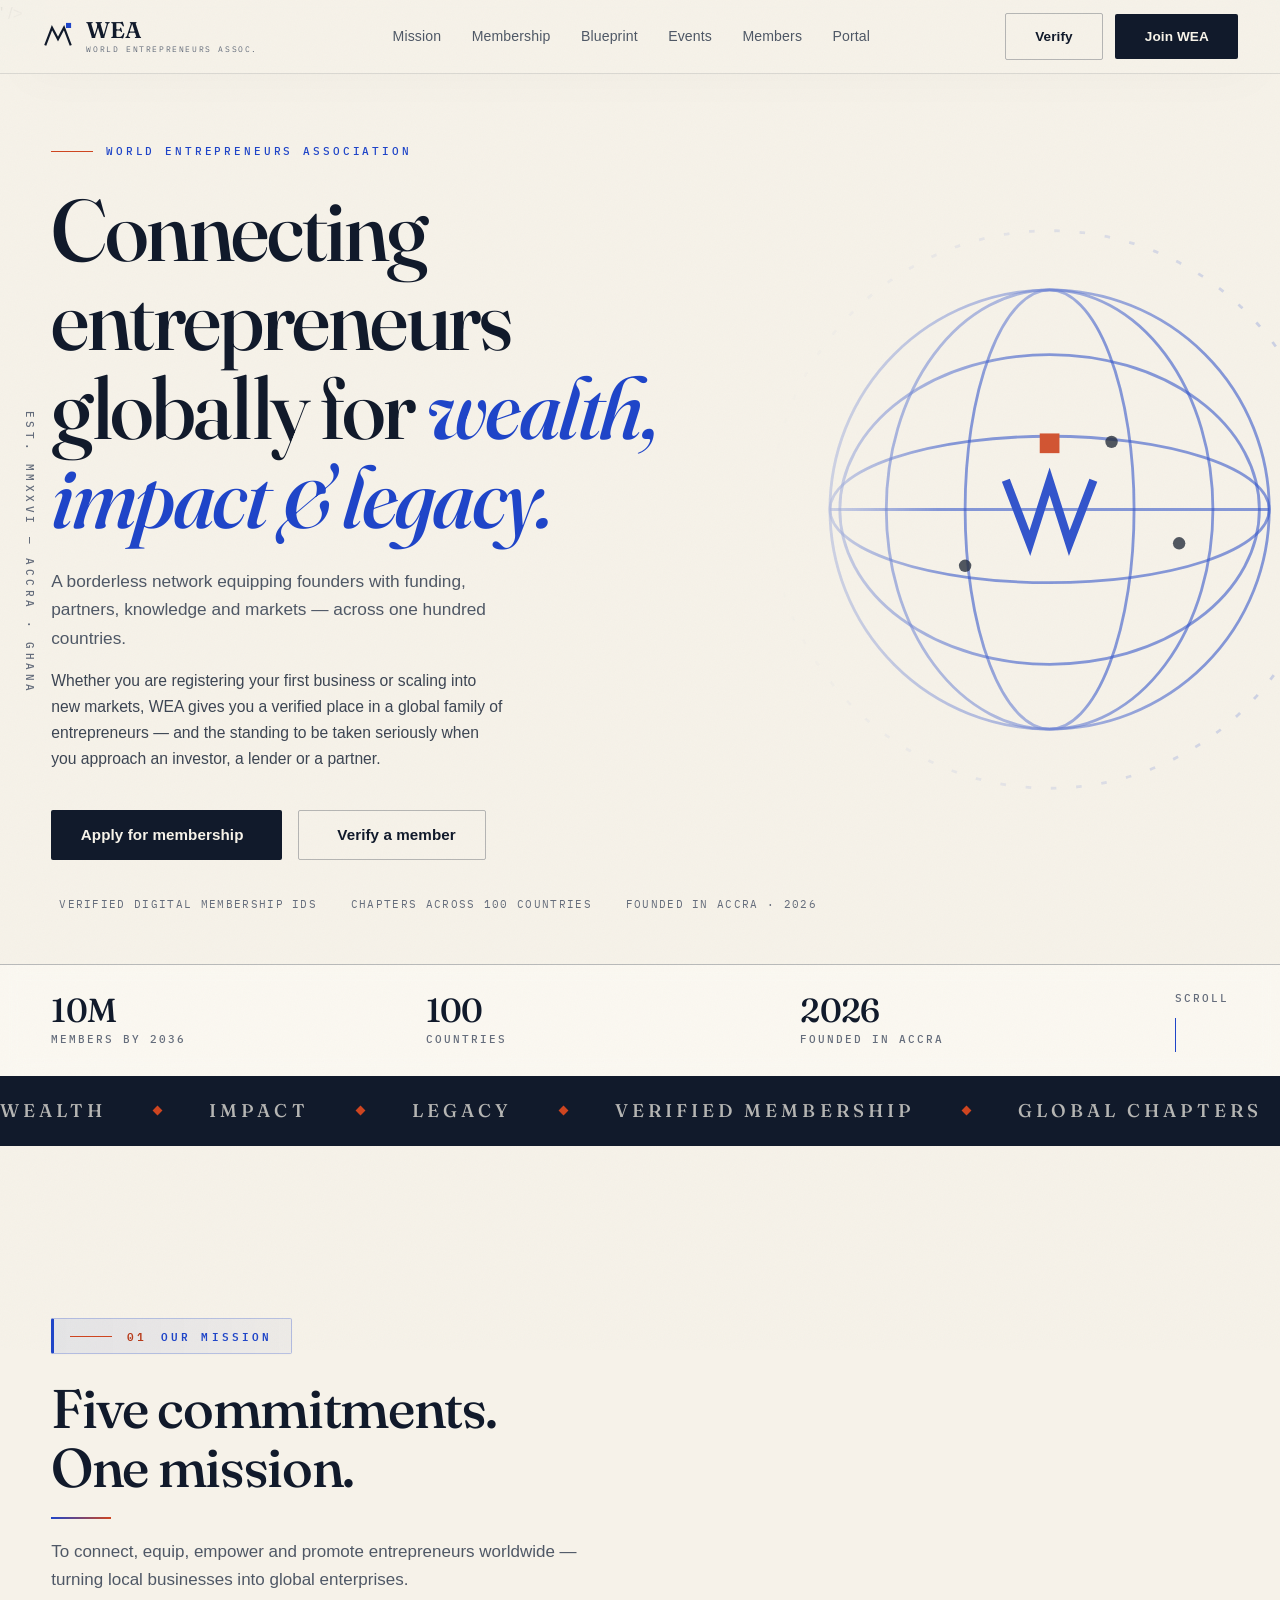
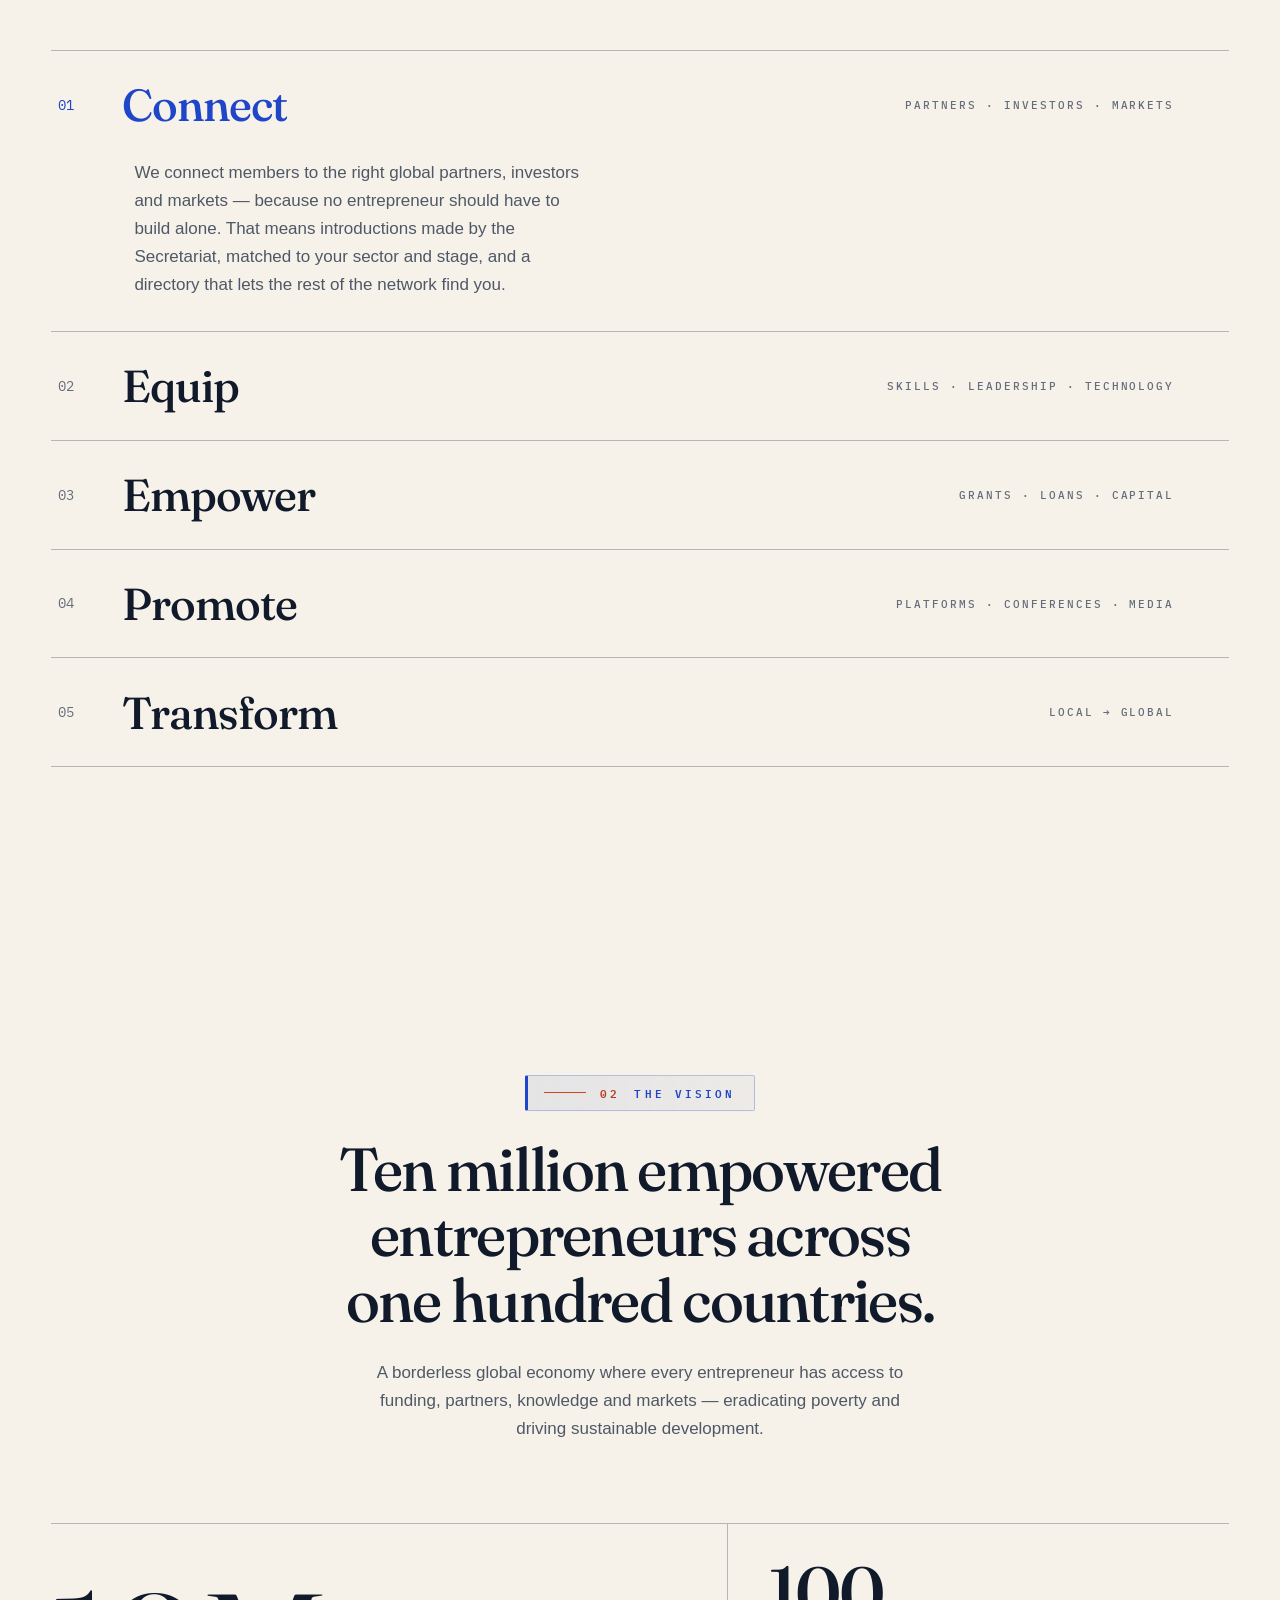
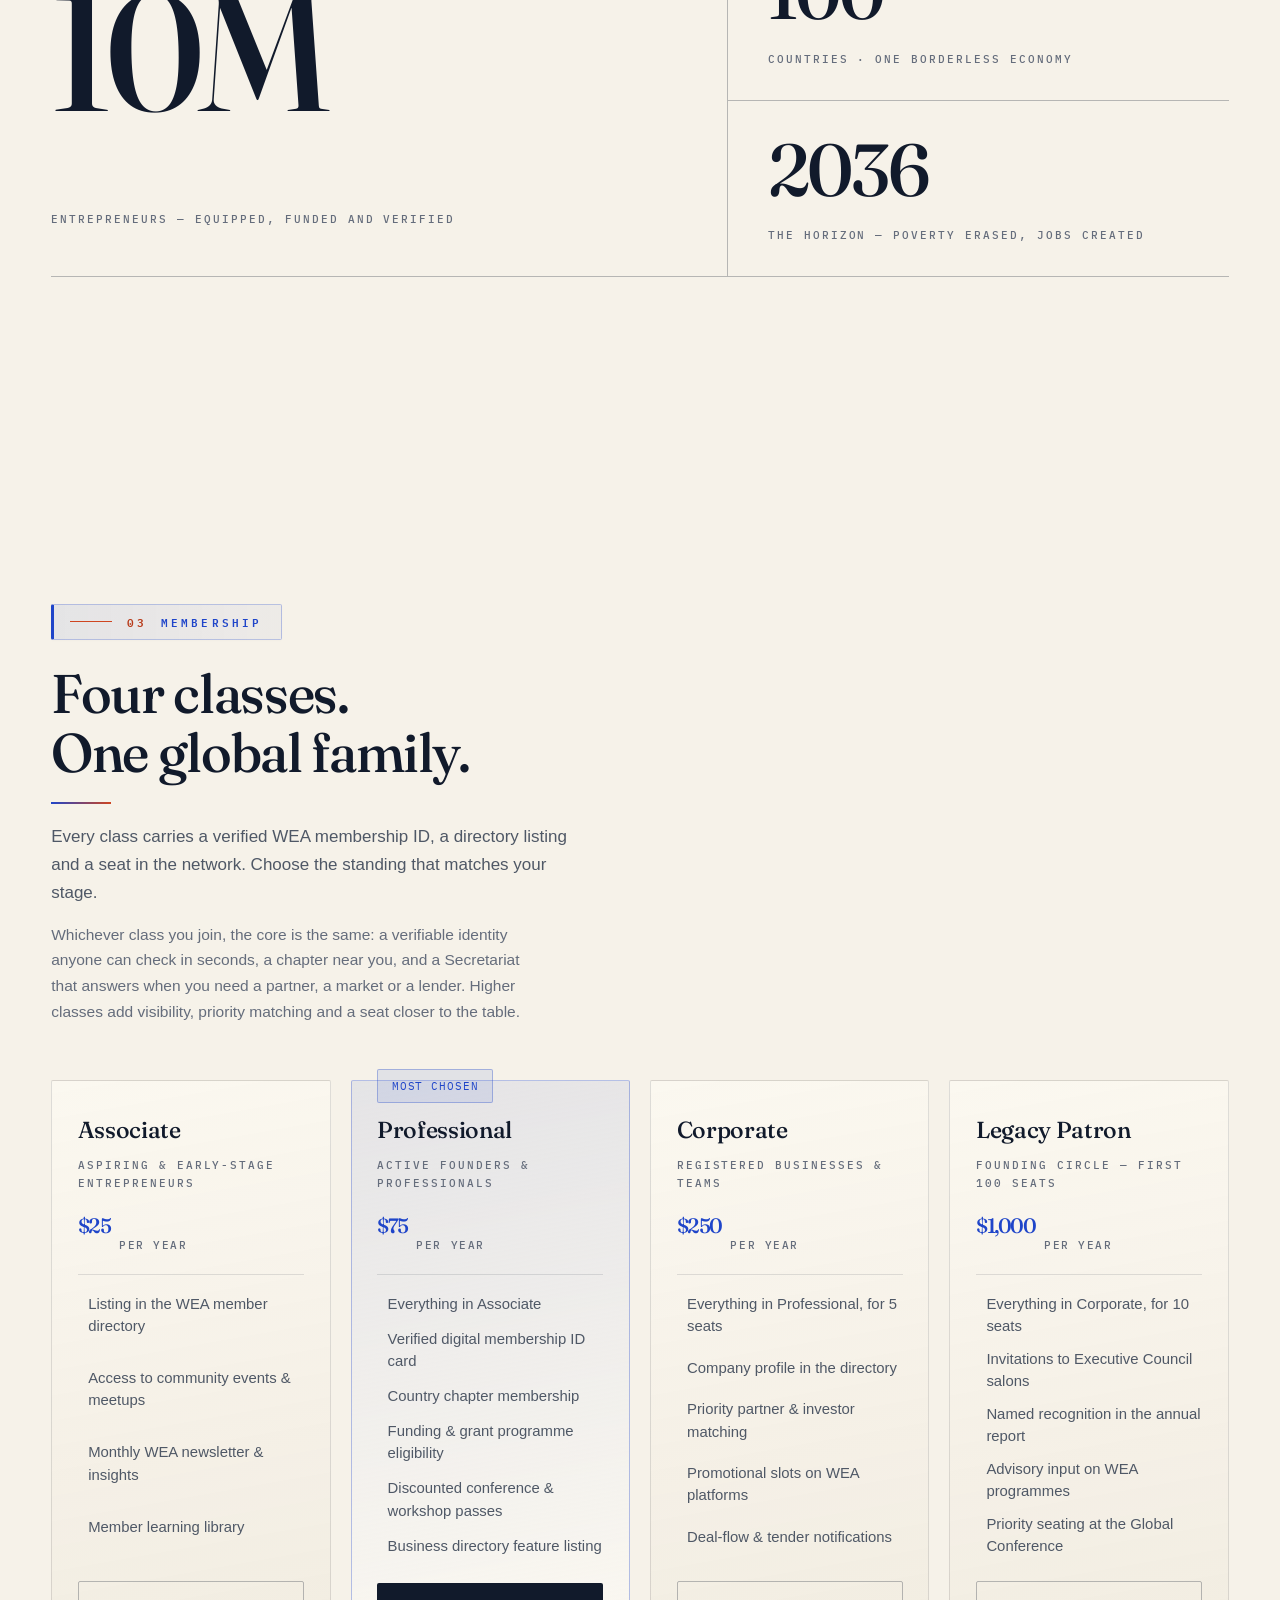
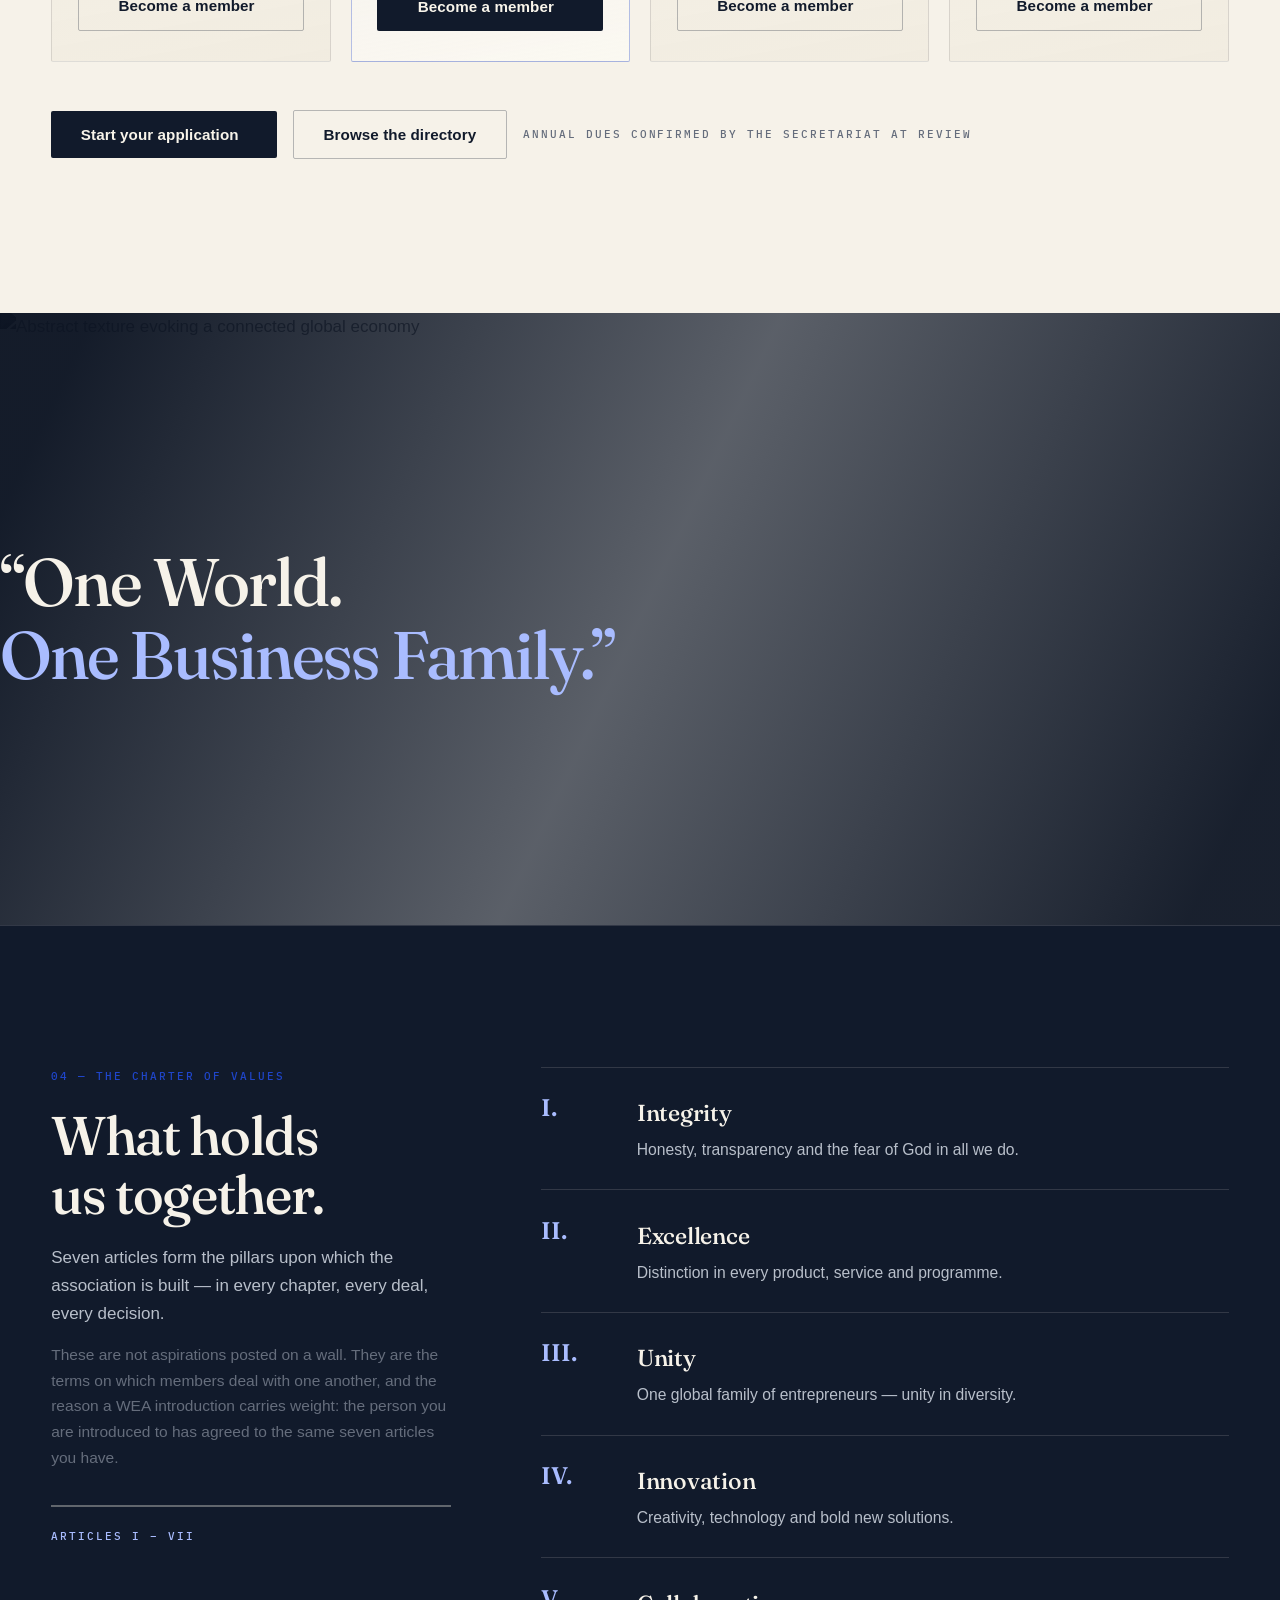
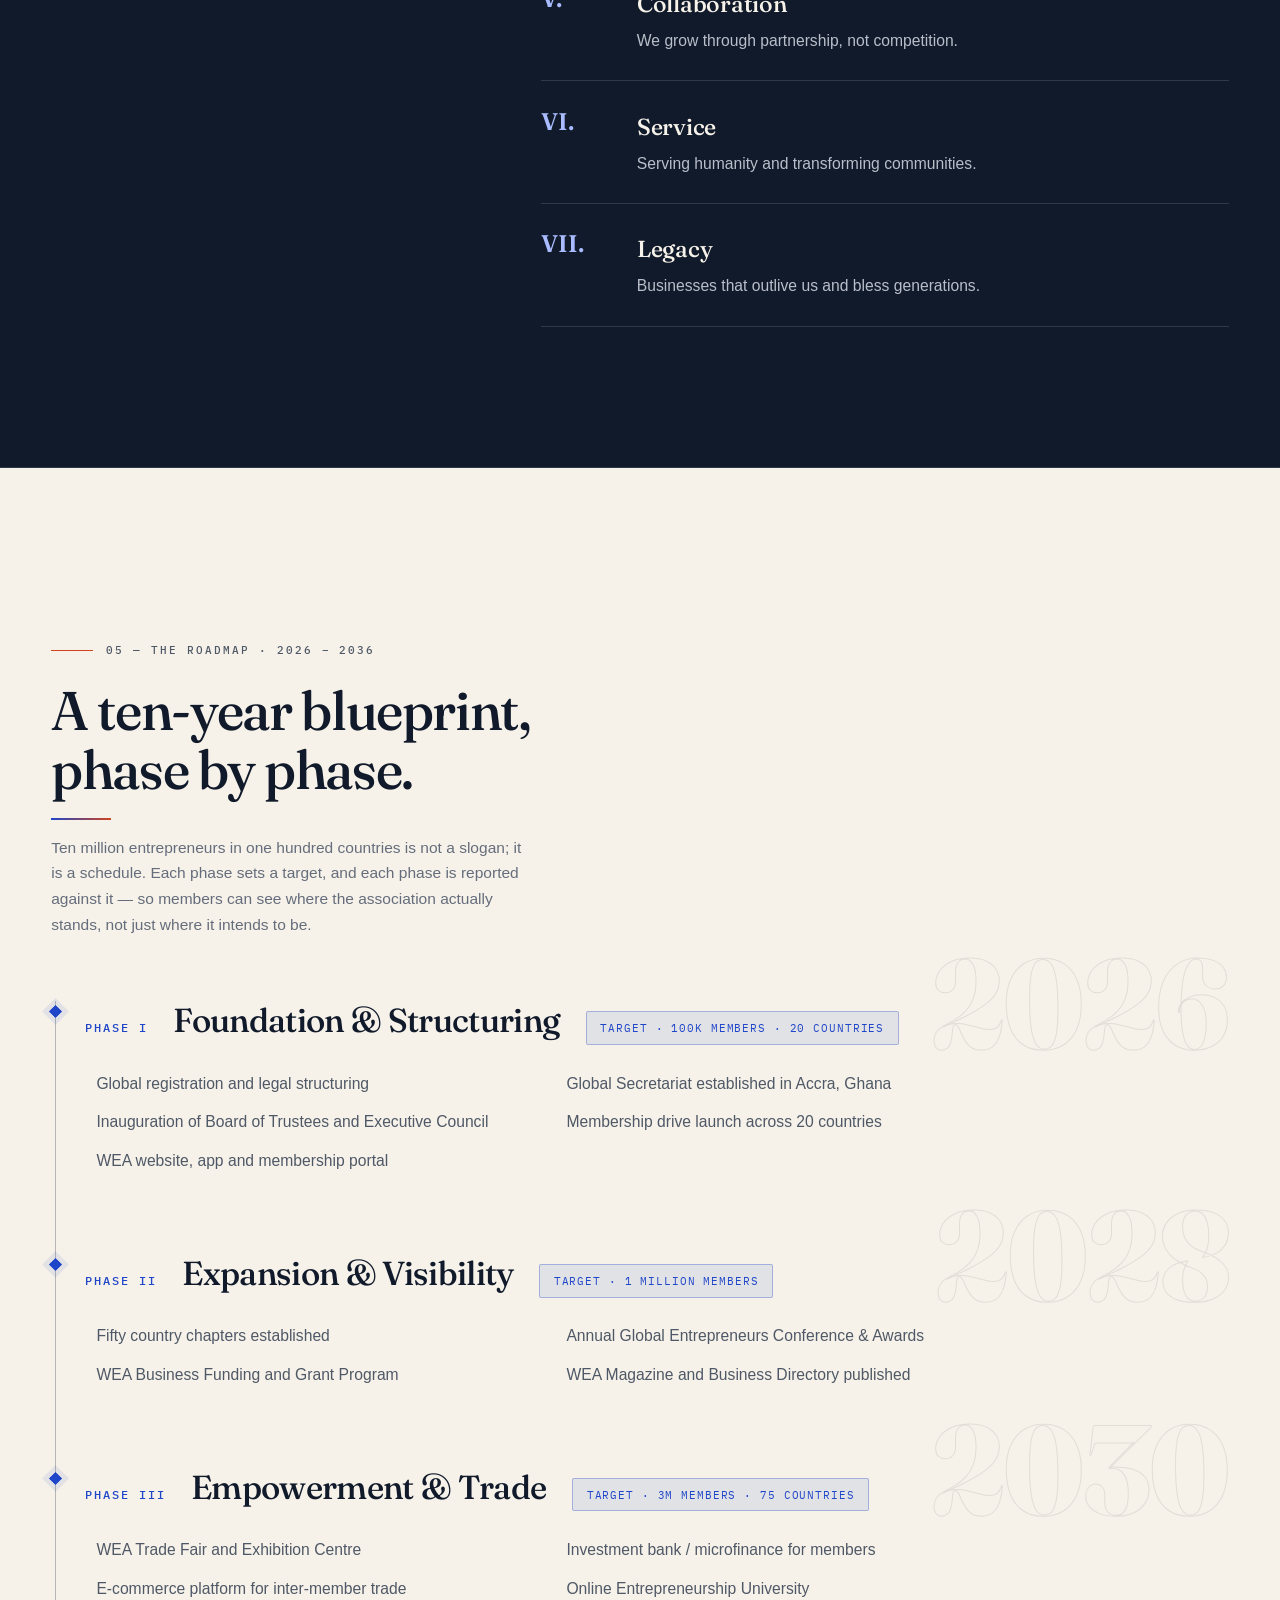
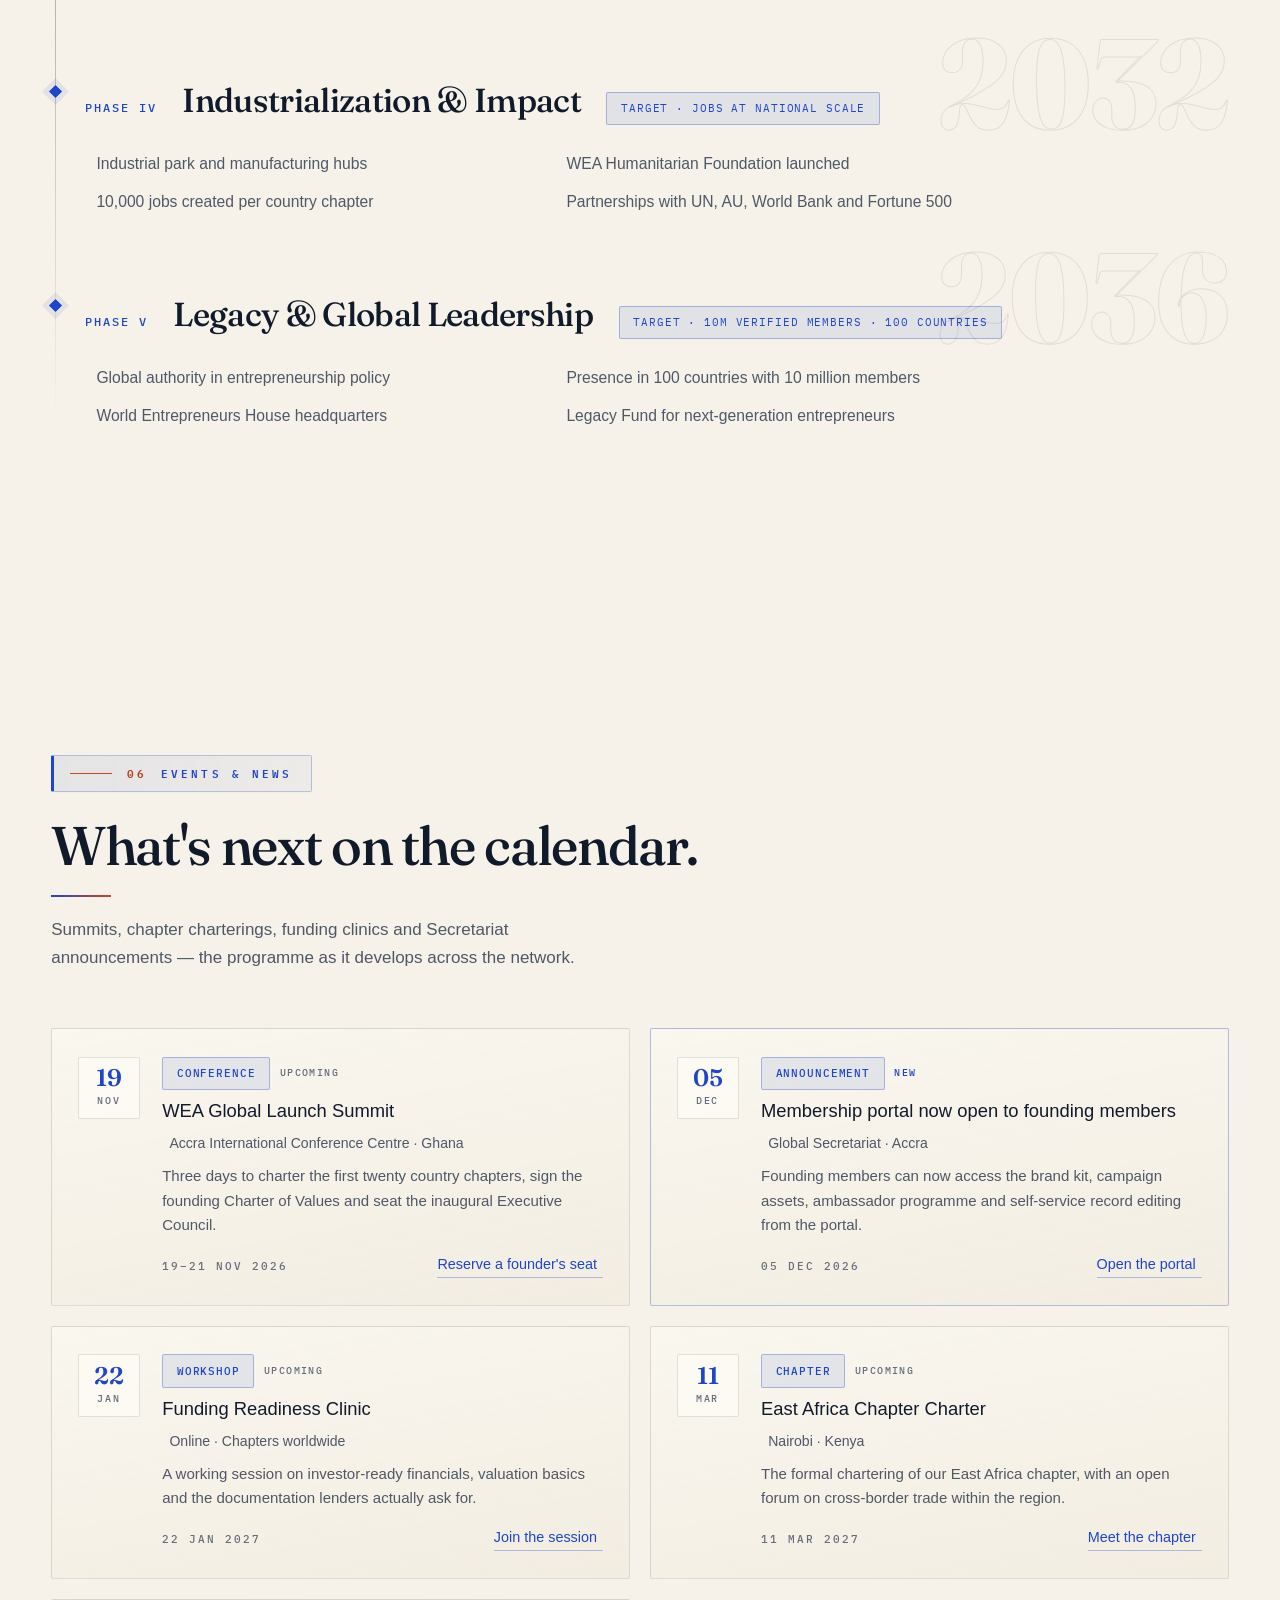
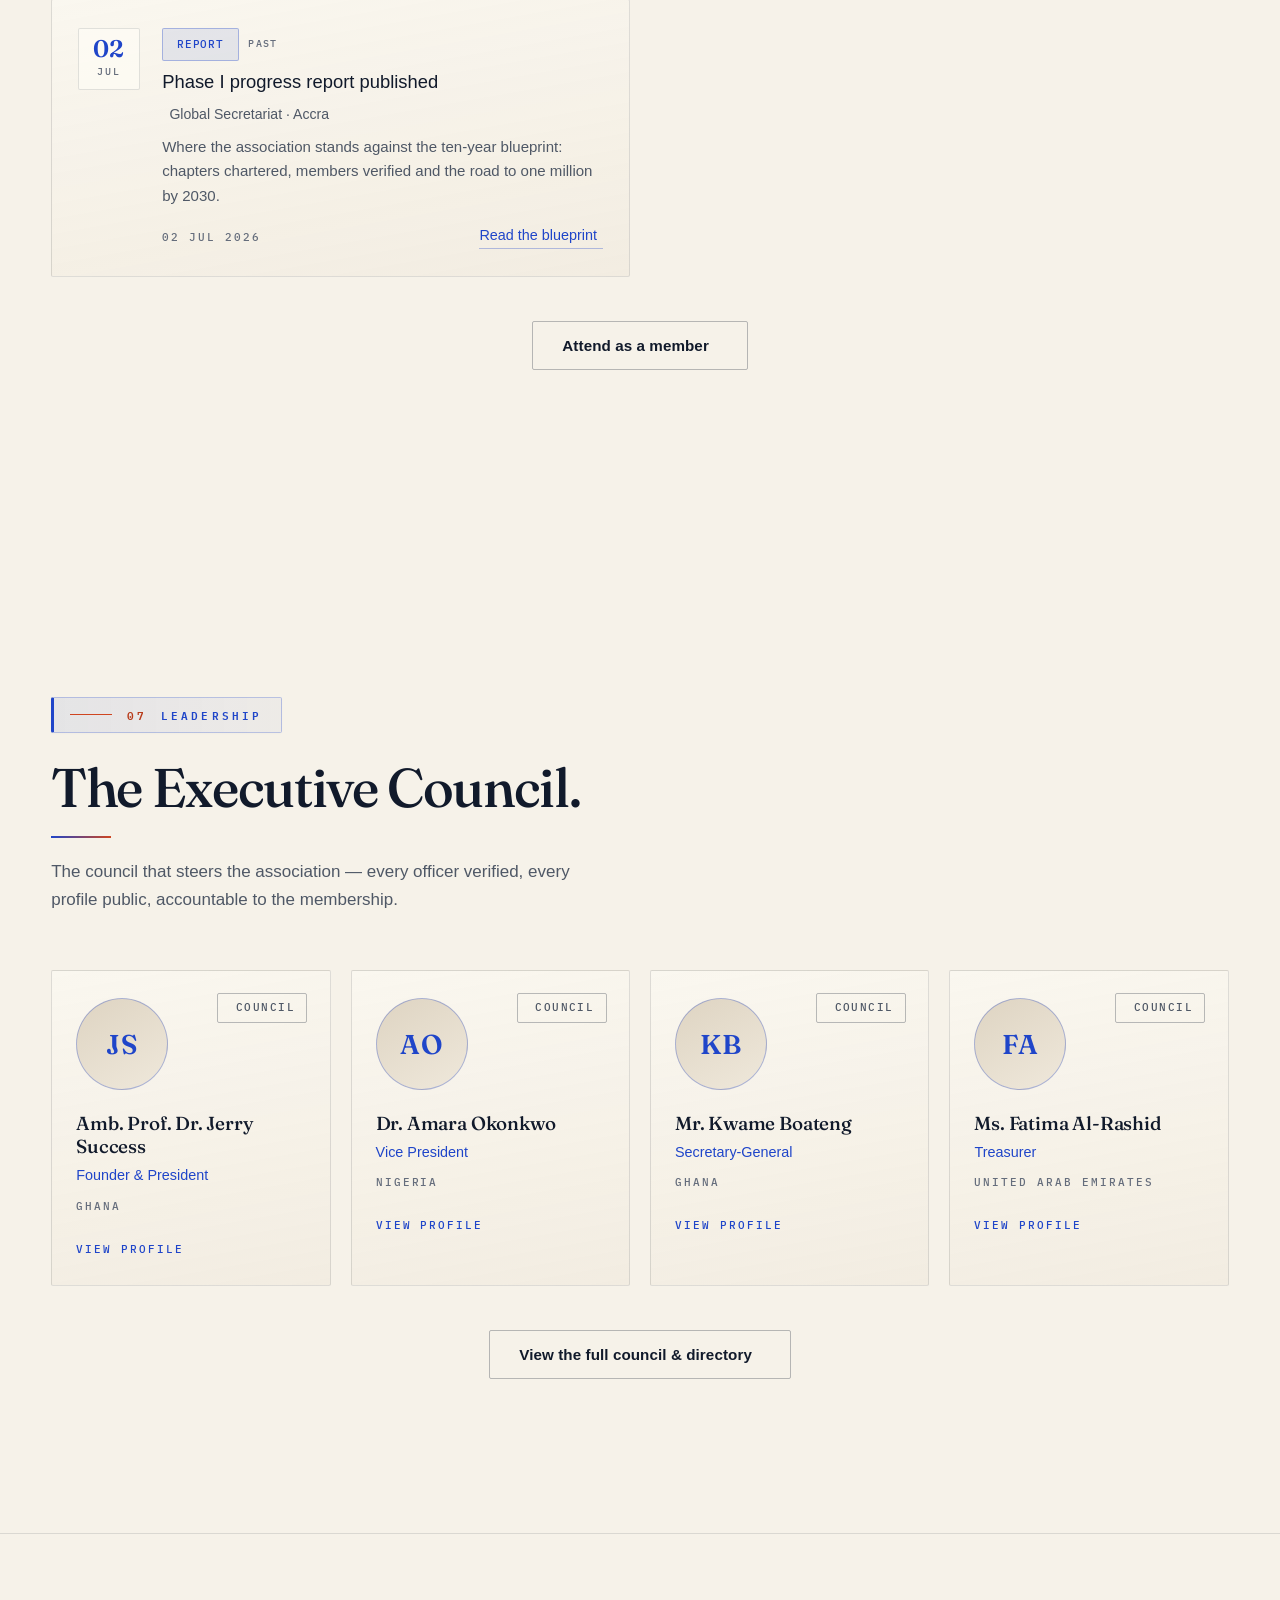
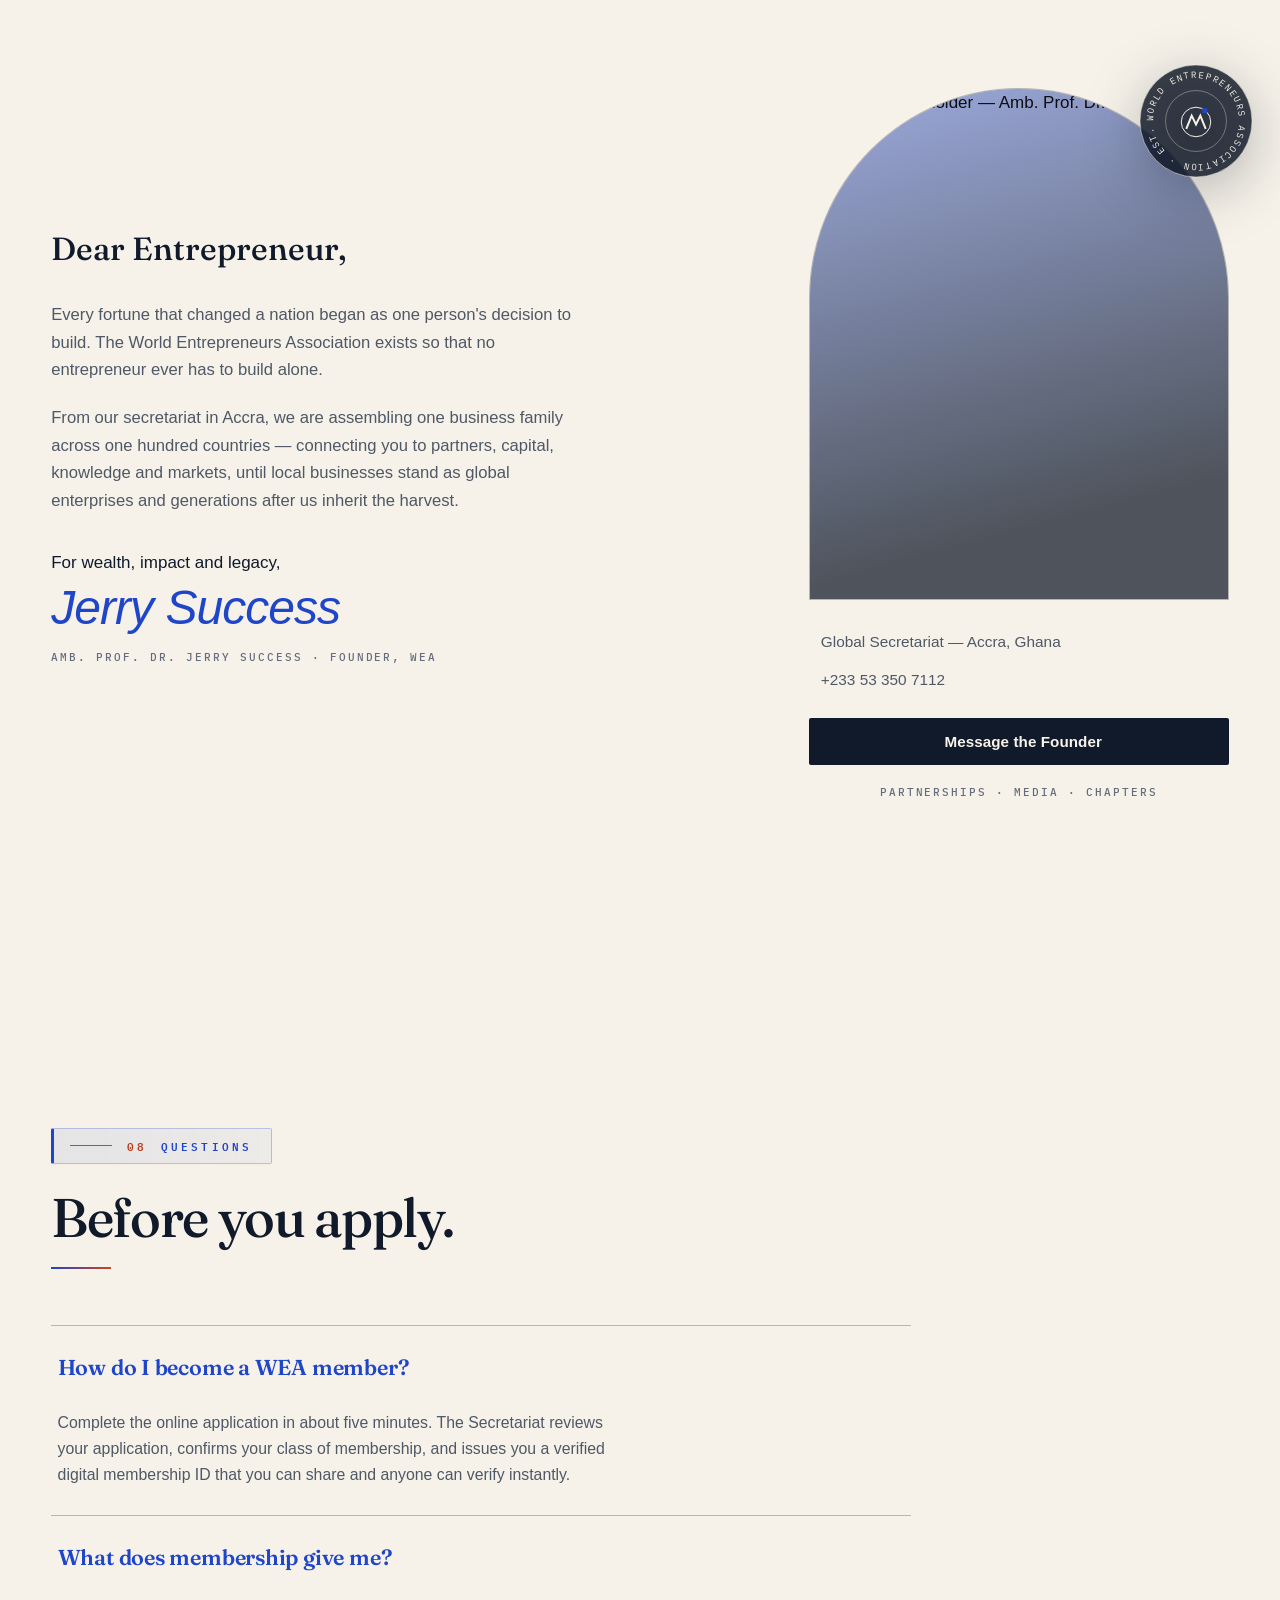
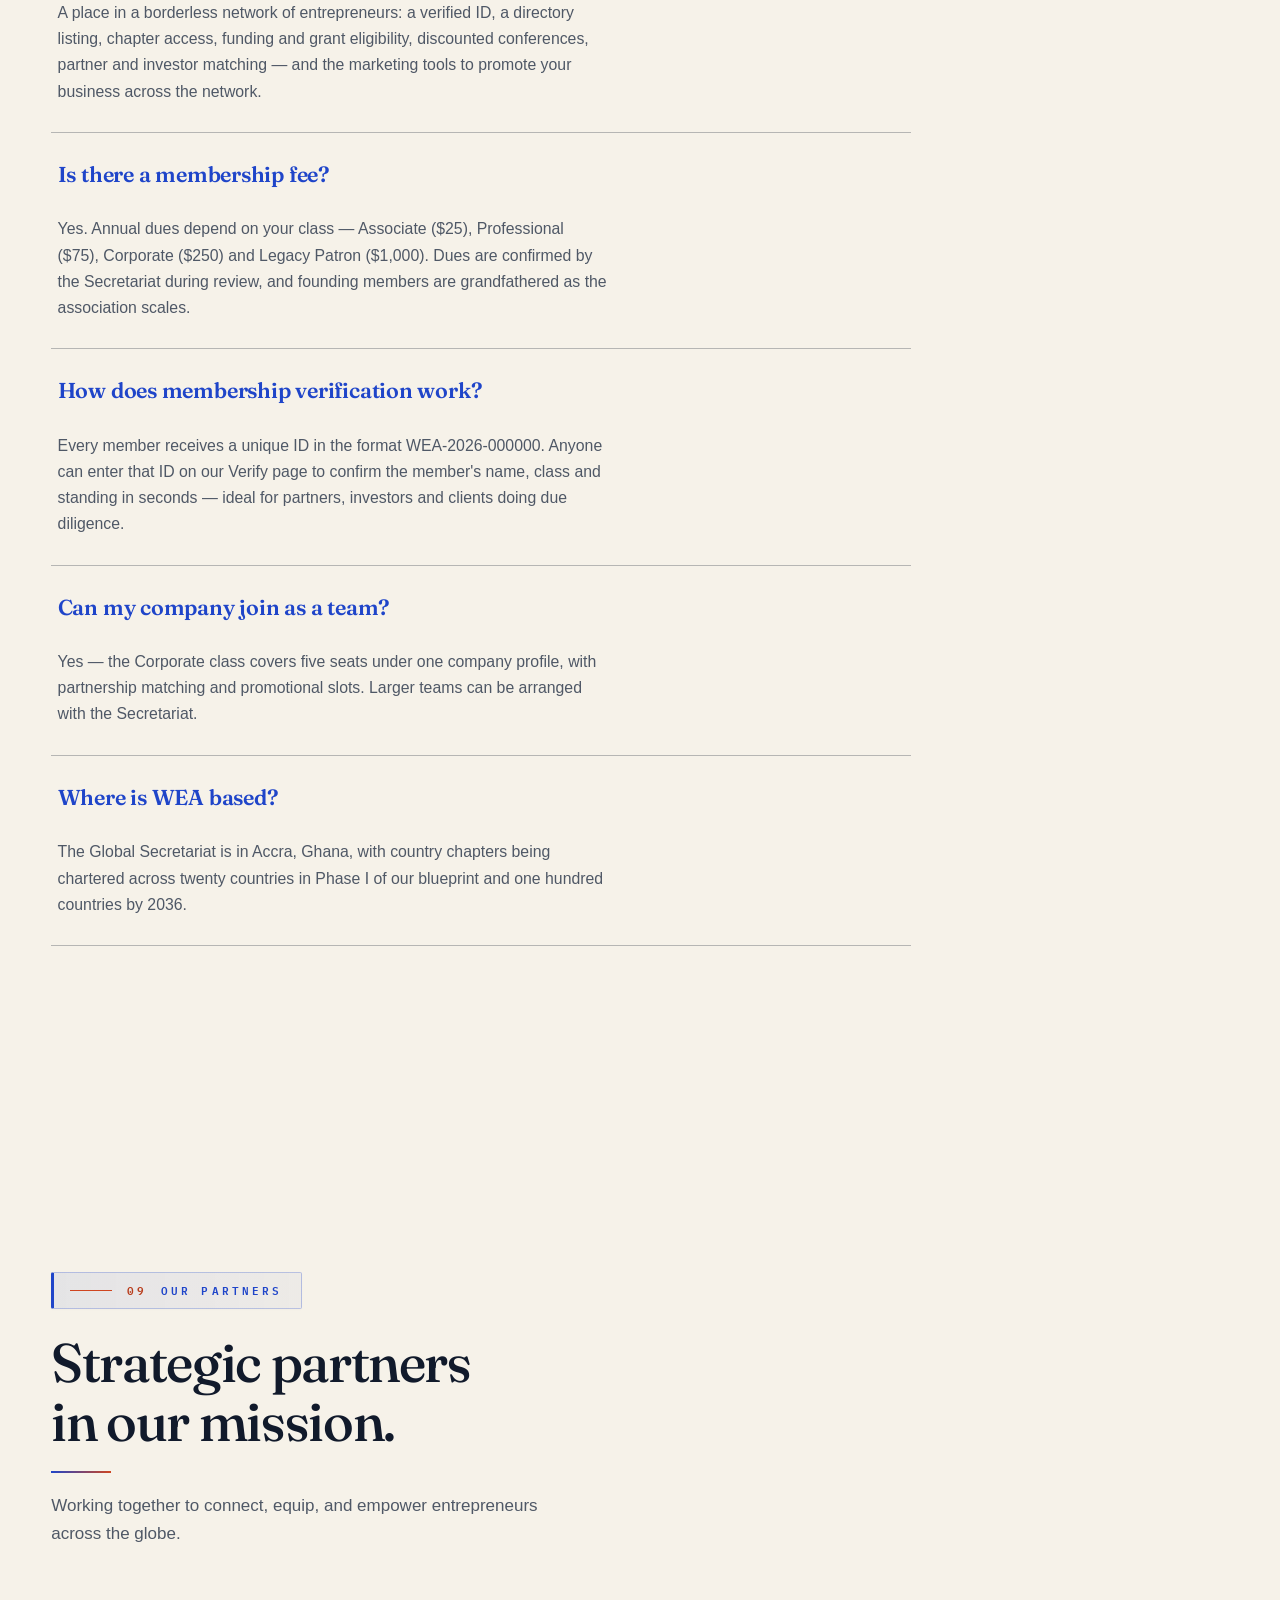
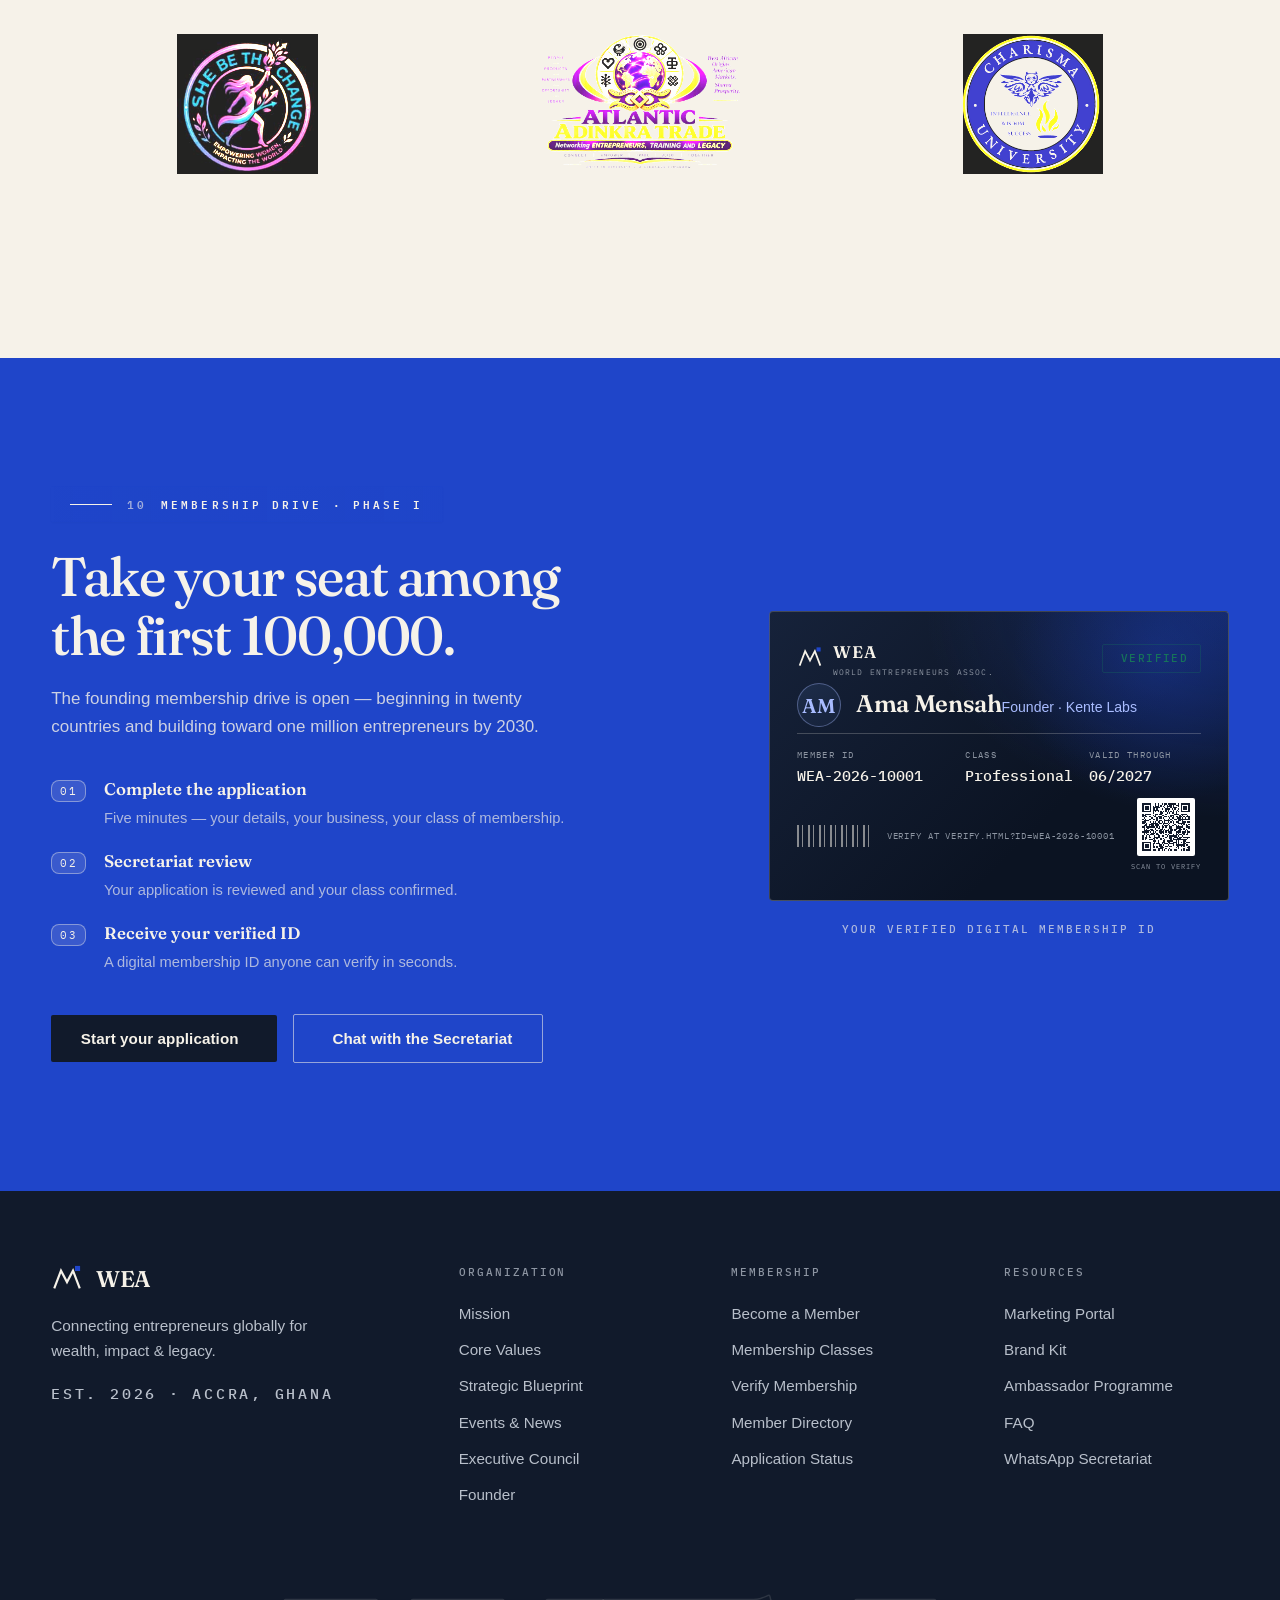
==== commit 53b79dde: "Update site: partners section, enhanced UI, privacy policy and terms of service" ====
--- a/index.html
+++ b/index.html
@@ -5,7 +5,7 @@
   <meta name="viewport" content="width=device-width, initial-scale=1.0" />
   <title>WEA — World Entrepreneurs Association</title>
   <meta name="description" content="World Entrepreneurs Association — connecting entrepreneurs globally for wealth, impact and legacy. Verified membership, global chapters, funding and partnerships. One world. One business family." />
-  <meta name="theme-color" content="#050f0b" />
+  <meta name="theme-color" content="#f6f2e9" />
   <meta name="author" content="World Entrepreneurs Association" />
   <meta name="robots" content="index, follow" />
   <meta name="keywords" content="entrepreneurs, entrepreneurship, business network, WEA, World Entrepreneurs Association, membership, Ghana, Accra, global business community" />
@@ -29,13 +29,13 @@
   <meta name="twitter:image" content="https://www.worldentrepreneursassociation.org/social/wea-og.png" />
 
   <link rel="canonical" href="https://www.worldentrepreneursassociation.org/" />
-  <link rel="icon" href='data:image/svg+xml,<svg xmlns="http://www.w3.org/2000/svg" viewBox="0 0 44 44"><circle cx="22" cy="23" r="16.5" fill="none" stroke="%23E3B45B" stroke-width="2"/><path d="M9.5 17L15 30L22 15.5L29 30L34.5 17" fill="none" stroke="%23E3B45B" stroke-width="2.4" stroke-linejoin="round" stroke-linecap="round"/><path d="M22 8.6l2.1 2.1-2.1 2.1-2.1-2.1z" fill="%23E3B45B"/></svg>' />
+  <link rel="icon" href='data:image/svg+xml,<svg xmlns='http://www.w3.org/2000/svg' viewBox='0 0 44 44'><rect width='44' height='44' fill='%23F6F2E9'/><path d='M6 33.5 14.5 11.5 22 25.5 29.5 11.5 38 33.5' fill='none' stroke='%23111A2B' stroke-width='3.2' stroke-linejoin='miter' stroke-linecap='square'/><rect x='32.5' y='4.5' width='6.5' height='6.5' fill='%231F45C9'/></svg>' />
   <link rel="preconnect" href="https://api.fontshare.com" />
   <link rel="preconnect" href="https://cdn.fontshare.com" crossorigin />
   <link rel="preconnect" href="https://fonts.googleapis.com" />
   <link rel="preconnect" href="https://fonts.gstatic.com" crossorigin />
-  <link href="https://api.fontshare.com/v2/css?f[]=clash-display@500,600,700&f[]=satoshi@400,400i,500,700,700i&display=swap" rel="stylesheet" />
-  <link href="https://fonts.googleapis.com/css2?family=IBM+Plex+Mono:wght@400;500&display=swap" rel="stylesheet" />
+  <link href="https://api.fontshare.com/v2/css?f[]=general-sans@400,500,600,700&display=swap" rel="stylesheet" />
+  <link href="https://fonts.googleapis.com/css2?family=Fraunces:ital,opsz,wght@0,9..144,400..700;1,9..144,400..700&family=IBM+Plex+Mono:wght@400;500&display=swap" rel="stylesheet" />
   <link rel="stylesheet" href="https://cdn.jsdelivr.net/npm/@phosphor-icons/web@2.1.1/src/regular/style.css" />
   <link rel="stylesheet" href="styles.css" />
 </head>
@@ -49,10 +49,9 @@
     <div class="nav-inner">
       <a class="brand" href="#home" aria-label="World Entrepreneurs Association home">
         <svg class="brand-mark" viewBox="0 0 44 44" fill="none" aria-hidden="true">
-            <circle cx="22" cy="23" r="16.5" stroke="currentColor" stroke-width="2"/>
-            <path d="M9.5 17L15 30L22 15.5L29 30L34.5 17" stroke="currentColor" stroke-width="2.4" stroke-linejoin="round" stroke-linecap="round"/>
-            <path d="M22 8.6l2.1 2.1-2.1 2.1-2.1-2.1z" fill="currentColor"/>
-          </svg>
+          <path d="M5 33.5 13.75 10.5 22 26.25 30.25 10.5 39 33.5" stroke="currentColor" stroke-width="3" stroke-linejoin="miter" stroke-linecap="square"/>
+          <rect x="33" y="4" width="7" height="7" fill="#1F45C9"/>
+        </svg>
         <span class="brand-text">
           <strong>WEA</strong>
           <small>World Entrepreneurs Assoc.</small>
@@ -98,9 +97,9 @@
     <section class="hero" id="home">
       <svg class="globe" viewBox="0 0 200 200" fill="none" aria-hidden="true">
         <g class="globe-spin-slow">
-          <circle cx="100" cy="100" r="99" stroke="rgba(227,180,91,.25)" stroke-width="1" stroke-dasharray="2 7"/>
+          <circle cx="100" cy="100" r="99" stroke="rgba(31,69,201,.3)" stroke-width="1" stroke-dasharray="2 7"/>
         </g>
-        <g class="globe-spin" stroke="rgba(227,180,91,.55)" stroke-width="1">
+        <g class="globe-spin" stroke="rgba(31,69,201,.58)" stroke-width="1">
           <circle cx="100" cy="100" r="78"/>
           <ellipse cx="100" cy="100" rx="30" ry="78"/>
           <ellipse cx="100" cy="100" rx="58" ry="78"/>
@@ -108,11 +107,11 @@
           <ellipse cx="100" cy="100" rx="78" ry="26"/>
           <ellipse cx="100" cy="100" rx="74.5" ry="55"/>
         </g>
-        <path d="M85 91L93 112L100 90L107 112L115 91" stroke="#e3b45b" stroke-width="3" stroke-linejoin="round" stroke-linecap="round"/>
-        <path d="M100 76.5l3.5 3.5-3.5 3.5-3.5-3.5z" fill="#e3b45b"/>
-        <circle cx="122" cy="76" r="2.2" fill="#eff2ea" opacity=".85"/>
-        <circle cx="70" cy="120" r="2.2" fill="#eff2ea" opacity=".85"/>
-        <circle cx="146" cy="112" r="2.2" fill="#eff2ea" opacity=".85"/>
+        <path d="M85 91L93 112L100 90L107 112L115 91" stroke="#1f45c9" stroke-width="3" stroke-linejoin="miter" stroke-linecap="square"/>
+        <rect x="96.5" y="73" width="7" height="7" fill="#cf4520"/>
+        <circle cx="122" cy="76" r="2.2" fill="#111a2b" opacity=".8"/>
+        <circle cx="70" cy="120" r="2.2" fill="#111a2b" opacity=".8"/>
+        <circle cx="146" cy="112" r="2.2" fill="#111a2b" opacity=".8"/>
       </svg>
 
       <p class="hero-edge mono-label" aria-hidden="true">Est. MMXXVI — Accra · Ghana</p>
@@ -501,18 +500,18 @@
               <defs>
                 <path id="seal-arc" d="M60,60 m-44,0 a44,44 0 1,1 88,0 a44,44 0 1,1 -88,0" />
               </defs>
-              <circle cx="60" cy="60" r="57" fill="rgba(5,15,11,.72)" stroke="rgba(227,180,91,.5)" stroke-width="1"/>
-              <circle cx="60" cy="60" r="31" fill="none" stroke="rgba(227,180,91,.45)" stroke-width="1"/>
+              <circle cx="60" cy="60" r="57" fill="rgba(11,19,34,.8)" stroke="rgba(246,242,233,.55)" stroke-width="1"/>
+              <circle cx="60" cy="60" r="31" fill="none" stroke="rgba(246,242,233,.35)" stroke-width="1"/>
               <g class="seal-rotate">
                 <text class="seal-text">
                   <textPath href="#seal-arc" startOffset="0">WORLD ENTREPRENEURS ASSOCIATION · EST. MMXXVI · ACCRA ·</textPath>
                 </text>
               </g>
-              <g stroke="#e3b45b" fill="none">
+              <g stroke="#f6f2e9" fill="none">
                 <circle cx="60" cy="61" r="15" stroke-width="1"/>
-                <path d="M50 56L55 68L60 55L65 68L70 56" stroke-width="2" stroke-linejoin="round" stroke-linecap="round"/>
+                <path d="M50.5 67L55.6 54.5L60 63.5L64.4 54.5L69.5 67" stroke-width="2" stroke-linejoin="miter" stroke-linecap="square"/>
               </g>
-              <path d="M60 47.7l1.9 1.9-1.9 1.9-1.9-1.9z" fill="#e3b45b"/>
+              <rect x="66.5" y="47" width="5" height="5" fill="#1f45c9"/>
             </svg>
           </div>
           <ul class="contact-list">
@@ -545,10 +544,31 @@
       </div>
     </section>
 
+    <section class="section partners" id="partners">
+      <div class="container">
+        <header class="section-head reveal">
+          <p class="section-tag"><span>09</span> Our Partners</p>
+          <h2>Strategic partners in our mission.</h2>
+          <p>Working together to connect, equip, and empower entrepreneurs across the globe.</p>
+        </header>
+        <div class="partners-grid reveal" style="--d:120ms">
+          <div class="partner-item">
+            <img src="images/Partner 1.png" alt="Partner 1" loading="lazy" />
+          </div>
+          <div class="partner-item">
+            <img src="images/Partner 2.png" alt="Partner 2" loading="lazy" />
+          </div>
+          <div class="partner-item">
+            <img src="images/Partner 3.png" alt="Partner 3" loading="lazy" />
+          </div>
+        </div>
+      </div>
+    </section>
+
     <section class="apply" id="join">
       <div class="container apply-grid">
         <div class="apply-copy reveal">
-          <p class="section-tag"><span>09</span> Membership drive · Phase I</p>
+          <p class="section-tag"><span>10</span> Membership drive · Phase I</p>
           <h2>Take your seat among the first&nbsp;100,000.</h2>
           <p>The founding membership drive is open — beginning in twenty countries and building toward one million entrepreneurs by 2030.</p>
           <ol class="apply-steps">
@@ -593,11 +613,10 @@
     <div class="container footer-grid">
       <div class="footer-brand">
         <a class="brand" href="#home" aria-label="Back to top">
-          <svg class="brand-mark" viewBox="0 0 32 32" fill="none" aria-hidden="true">
-            <circle cx="16" cy="16" r="12.5" stroke="currentColor" stroke-width="1.6"/>
-            <ellipse cx="16" cy="16" rx="5.5" ry="12.5" stroke="currentColor" stroke-width="1.6"/>
-            <path d="M4 16h24" stroke="currentColor" stroke-width="1.6"/>
-          </svg>
+          <svg class="brand-mark" viewBox="0 0 44 44" fill="none" aria-hidden="true">
+          <path d="M5 33.5 13.75 10.5 22 26.25 30.25 10.5 39 33.5" stroke="currentColor" stroke-width="3" stroke-linejoin="miter" stroke-linecap="square"/>
+          <rect x="33" y="4" width="7" height="7" fill="#1F45C9"/>
+        </svg>
           <span class="brand-text"><strong>WEA</strong></span>
         </a>
         <p>Connecting entrepreneurs globally for wealth, impact &amp; legacy.</p>
@@ -632,7 +651,7 @@
     <div class="footer-watermark" aria-hidden="true">WEA</div>
     <div class="container footer-bar">
       <span>© <span id="year">2026</span> World Entrepreneurs Association. All rights reserved.</span>
-      <span class="mono-label">Prepared by the Office of the Founder</span>
+      <span><a href="privacy-policy.html">Privacy Policy</a> · <a href="terms-of-service.html">Terms of Service</a> · <span class="mono-label">Prepared by the Office of the Founder</span></span>
     </div>
   </footer>
 
--- a/styles.css
+++ b/styles.css
@@ -1,42 +1,66 @@
 /* ============================================================
    WEA — World Entrepreneurs Association
-   Design system · refined dark + gold
+   Brand system · Editorial Ivory & Ink
+   Fraunces display · General Sans body · IBM Plex Mono labels
+   Paper #F6F2E9 · Ink #111A2B · Cobalt #1F45C9 · Vermillion #CF4520
    ============================================================ */
 
 :root {
-  --bg: #050f0b;
-  --bg-2: #081711;
-  --bg-3: #0b2018;
-  --bg-4: #102a20;
-  --line: rgba(226, 232, 222, 0.09);
-  --line-strong: rgba(226, 232, 222, 0.22);
-  --text: #eff2ea;
-  --muted: #a3b5aa;
-  --faint: #86988c;
-  --gold: #e3b45b;
-  --gold-2: #f0cb86;
-  --gold-dim: rgba(227, 180, 91, 0.12);
-  --gold-line: rgba(227, 180, 91, 0.35);
-  --ok: #6fd39b;
-  --ok-dim: rgba(111, 211, 155, 0.12);
-  --ok-line: rgba(111, 211, 155, 0.35);
-  --ink: #07120d;
-  --paper: #ece5d8;
-  --paper-ink: #14291d;
-  --paper-muted: #54645a;
-  --paper-gold: #7c5e26;
-  --danger: #e8927c;
-  --danger-dim: rgba(232, 146, 124, 0.1);
-  --danger-line: rgba(232, 146, 124, 0.38);
-  --radius-card: 18px;
-  --radius-input: 12px;
-  --radius-sm: 10px;
-  --nav-h: 76px;
-  --font-display: "Clash Display", "Sora", sans-serif;
-  --font-body: "Satoshi", "Segoe UI", sans-serif;
+  /* Paper & ink surfaces */
+  --bg: #f6f2e9;
+  --bg-2: #efe8db;
+  --bg-3: #e7dfd0;
+  --bg-4: #ded4c2;
+  --ink: #111a2b;
+  --ink-2: #0b1322;
+  --on-accent: #f8f4ea;
+
+  /* Rules & type */
+  --line: rgba(17, 26, 43, 0.12);
+  --line-strong: rgba(17, 26, 43, 0.28);
+  --text: #111a2b;
+  --text-dim: #3c4553;
+  --muted: #4f5866;
+  --faint: #656d7c;
+
+  /* Cobalt accent (legacy --gold token name retained for compatibility) */
+  --gold: #1f45c9;
+  --gold-2: #3458d6;
+  --gold-dim: rgba(31, 69, 201, 0.09);
+  --gold-line: rgba(31, 69, 201, 0.32);
+  --accent: #1f45c9;
+
+  /* Vermillion editorial accent — small marks, numerals, rules */
+  --accent-2: #cf4520;
+  --accent-2-ink: #b83b1a;
+  --accent-2-dim: rgba(207, 69, 32, 0.09);
+  --accent-2-line: rgba(207, 69, 32, 0.34);
+
+  /* Status */
+  --ok: #16735a;
+  --ok-dim: rgba(22, 115, 90, 0.1);
+  --ok-line: rgba(22, 115, 90, 0.3);
+  --danger: #b8401f;
+  --danger-dim: rgba(184, 64, 31, 0.09);
+  --danger-line: rgba(184, 64, 31, 0.32);
+
+  /* Paper set (legacy references, re-pointed to the new palette) */
+  --paper: #f6f2e9;
+  --paper-ink: #111a2b;
+  --paper-muted: #4f5866;
+  --paper-gold: #1f45c9;
+
+  /* Editorial geometry: near-square corners, hairline rules */
+  --radius-card: 2px;
+  --radius-input: 2px;
+  --radius-sm: 2px;
+
+  --nav-h: 74px;
+  --font-display: "Fraunces", "Iowan Old Style", Georgia, serif;
+  --font-body: "General Sans", "Segoe UI", sans-serif;
   --font-mono: "IBM Plex Mono", monospace;
   --ease: cubic-bezier(0.16, 1, 0.3, 1);
-  color-scheme: dark;
+  color-scheme: light;
 }
 
 *,
@@ -92,7 +116,7 @@
 
 ::selection {
   background: var(--gold);
-  color: var(--ink);
+  color: var(--on-accent);
 }
 
 :focus-visible {
@@ -110,8 +134,8 @@
 }
 
 ::-webkit-scrollbar-thumb {
-  background: var(--bg-3);
-  border-radius: 999px;
+  background: var(--ink);
+  border-radius: 0;
   border: 2px solid var(--bg);
 }
 
@@ -144,9 +168,9 @@
   left: 16px;
   z-index: 200;
   padding: 0.7rem 1.2rem;
-  background: var(--gold);
-  color: var(--ink);
-  border-radius: 999px;
+  background: var(--ink);
+  color: var(--on-accent);
+  border-radius: var(--radius-sm);
   font-weight: 700;
   transition: top 0.25s var(--ease);
 }
@@ -160,8 +184,8 @@
   inset: -50%;
   z-index: 90;
   pointer-events: none;
-  opacity: 0.05;
-  mix-blend-mode: overlay;
+  opacity: 0.035;
+  mix-blend-mode: multiply;
   background-image: url("data:image/svg+xml,%3Csvg xmlns='http://www.w3.org/2000/svg' width='140' height='140'%3E%3Cfilter id='n'%3E%3CfeTurbulence type='fractalNoise' baseFrequency='0.85' numOctaves='2' stitchTiles='stitch'/%3E%3C/filter%3E%3Crect width='100%25' height='100%25' filter='url(%23n)'/%3E%3C/svg%3E");
 }
 
@@ -195,14 +219,20 @@
 .section-tag {
   display: inline-flex;
   align-items: center;
-  gap: 0.8rem;
+  gap: 0.9rem;
   font-family: var(--font-mono);
   font-size: 11px;
-  font-weight: 500;
-  letter-spacing: 0.22em;
+  font-weight: 600;
+  letter-spacing: 0.28em;
   text-transform: uppercase;
-  color: var(--gold);
-  margin-bottom: 1.4rem;
+  color: var(--accent);
+  margin-bottom: 1.6rem;
+  padding: 0.5rem 1.2rem 0.5rem 1rem;
+  background: linear-gradient(90deg, rgba(31,69,201,0.08) 0%, rgba(31,69,201,0.04) 100%);
+  border: 1px solid rgba(31,69,201,0.25);
+  border-left: 3px solid var(--accent);
+  border-radius: 2px;
+  box-shadow: 0 1px 2px rgba(17,26,43,0.02);
 }
 
 .section-tag::before {
@@ -214,7 +244,7 @@
 }
 
 .section-tag span {
-  color: var(--faint);
+  color: #fff;
 }
 
 .section-tag--center {
@@ -270,14 +300,14 @@
 }
 
 .btn-primary {
-  background: var(--gold);
-  color: var(--ink);
+  background: var(--ink);
+  color: var(--on-accent);
 }
 
 .btn-primary:hover {
   background: var(--gold-2);
   transform: translateY(-2px);
-  box-shadow: 0 14px 34px -14px rgba(227, 180, 91, 0.5);
+  box-shadow: 0 14px 34px -14px rgba(31, 69, 201, 0.5);
 }
 
 .btn-ghost {
@@ -336,7 +366,7 @@
   padding: 0.32rem 0.7rem;
   border: 1px solid var(--line-strong);
   border-radius: 999px;
-  background: rgba(226, 232, 222, 0.05);
+  background: rgba(17, 26, 43, 0.05);
   color: var(--muted);
   font-family: var(--font-mono);
   font-size: 10.5px;
@@ -375,7 +405,7 @@
   padding: 1rem 1.2rem;
   border: 1px solid var(--line-strong);
   border-radius: 14px;
-  background: rgba(226, 232, 222, 0.04);
+  background: rgba(17, 26, 43, 0.04);
   color: var(--muted);
   font-size: 0.93rem;
   line-height: 1.55;
@@ -480,11 +510,11 @@
 }
 
 .nav.scrolled .nav-inner {
-  background: rgba(6, 17, 13, 0.78);
+  background: rgba(246, 242, 233, 0.78);
   backdrop-filter: blur(16px) saturate(1.3);
   -webkit-backdrop-filter: blur(16px) saturate(1.3);
   border-color: var(--line);
-  box-shadow: 0 18px 40px -24px rgba(0, 0, 0, 0.7);
+  box-shadow: 0 18px 40px -24px rgba(17, 26, 43, 0.7);
 }
 
 .brand {
@@ -596,7 +626,7 @@
   position: fixed;
   inset: 0;
   z-index: 70;
-  background: rgba(5, 15, 11, 0.97);
+  background: rgba(255, 253, 247, 0.97);
   backdrop-filter: blur(20px);
   -webkit-backdrop-filter: blur(20px);
   opacity: 0;
@@ -776,7 +806,7 @@
 
 .hero-rail {
   border-top: 1px solid var(--line-strong);
-  background: rgba(6, 17, 13, 0.5);
+  background: rgba(246, 242, 233, 0.5);
   backdrop-filter: blur(8px);
   -webkit-backdrop-filter: blur(8px);
 }
@@ -1107,7 +1137,7 @@
   flex-direction: column;
   gap: 1.1rem;
   padding: 1.9rem 1.6rem;
-  background: linear-gradient(170deg, rgba(16, 42, 32, 0.5), rgba(8, 23, 17, 0.6));
+  background: linear-gradient(170deg, rgba(255, 253, 247, 0.5), rgba(239, 232, 219, 0.6));
   border: 1px solid var(--line);
   border-radius: var(--radius-card);
   transition: transform 0.45s var(--ease), border-color 0.45s var(--ease),
@@ -1117,17 +1147,17 @@
 .tier-card:hover {
   transform: translateY(-6px);
   border-color: var(--line-strong);
-  box-shadow: 0 30px 60px -40px rgba(0, 0, 0, 0.9);
+  box-shadow: 0 30px 60px -40px rgba(17, 26, 43, 0.9);
 }
 
 .tier-card--featured {
   border-color: var(--gold-line);
-  background: linear-gradient(170deg, rgba(38, 32, 14, 0.55), rgba(8, 23, 17, 0.7));
+  background: linear-gradient(170deg, rgba(31, 69, 201, 0.55), rgba(239, 232, 219, 0.7));
 }
 
 .tier-card--featured:hover {
   border-color: var(--gold);
-  box-shadow: 0 30px 70px -40px rgba(227, 180, 91, 0.45);
+  box-shadow: 0 30px 70px -40px rgba(31, 69, 201, 0.45);
 }
 
 .tier-flag {
@@ -1214,7 +1244,7 @@
   align-items: flex-start;
   gap: 0.35rem;
   padding: 1.7rem 1.5rem;
-  background: linear-gradient(170deg, rgba(16, 42, 32, 0.45), rgba(8, 23, 17, 0.55));
+  background: linear-gradient(170deg, rgba(255, 253, 247, 0.45), rgba(239, 232, 219, 0.55));
   border: 1px solid var(--line);
   border-radius: var(--radius-card);
   text-align: left;
@@ -1226,7 +1256,7 @@
 .profile-card:hover {
   transform: translateY(-6px);
   border-color: var(--gold-line);
-  box-shadow: 0 30px 60px -40px rgba(0, 0, 0, 0.9);
+  box-shadow: 0 30px 60px -40px rgba(17, 26, 43, 0.9);
 }
 
 .profile-card .avatar {
@@ -1292,7 +1322,7 @@
   grid-template-columns: auto minmax(0, 1fr);
   gap: 1.4rem;
   padding: 1.7rem 1.6rem;
-  background: linear-gradient(170deg, rgba(16, 42, 32, 0.45), rgba(8, 23, 17, 0.55));
+  background: linear-gradient(170deg, rgba(255, 253, 247, 0.45), rgba(239, 232, 219, 0.55));
   border: 1px solid var(--line);
   border-radius: var(--radius-card);
   transition: border-color 0.4s var(--ease), transform 0.4s var(--ease);
@@ -1325,7 +1355,7 @@
   padding: 0.55rem 0.4rem;
   border: 1px solid var(--line);
   border-radius: 12px;
-  background: rgba(5, 15, 11, 0.5);
+  background: rgba(255, 253, 247, 0.5);
   align-self: start;
 }
 
@@ -1424,11 +1454,11 @@
   background: var(--bg-2);
   color: var(--text);
   overflow: hidden;
-  box-shadow: 0 50px 120px -40px rgba(0, 0, 0, 0.95);
+  box-shadow: 0 50px 120px -40px rgba(17, 26, 43, 0.95);
 }
 
 dialog.profile-dialog::backdrop {
-  background: rgba(3, 8, 6, 0.82);
+  background: rgba(11, 19, 34, 0.82);
   backdrop-filter: blur(6px);
   -webkit-backdrop-filter: blur(6px);
 }
@@ -1450,7 +1480,7 @@
   place-items: center;
   border: 1px solid var(--line-strong);
   border-radius: 50%;
-  background: rgba(5, 15, 11, 0.7);
+  background: rgba(255, 253, 247, 0.7);
   color: var(--muted);
   font-size: 1.1rem;
   transition: color 0.3s var(--ease), border-color 0.3s var(--ease);
@@ -1562,9 +1592,9 @@
   z-index: -1;
   background: linear-gradient(
     115deg,
-    rgba(5, 15, 11, 0.96) 6%,
-    rgba(8, 23, 17, 0.55) 50%,
-    rgba(5, 15, 11, 0.94) 94%
+    rgba(255, 253, 247, 0.96) 6%,
+    rgba(239, 232, 219, 0.55) 50%,
+    rgba(255, 253, 247, 0.94) 94%
   );
 }
 
@@ -1593,7 +1623,7 @@
   background: var(--paper);
   color: var(--paper-ink);
   padding-block: clamp(6.5rem, 11vw, 9.5rem);
-  border-block: 1px solid rgba(20, 41, 29, 0.25);
+  border-block: 1px solid rgba(17, 26, 43, 0.25);
 }
 
 .charter-grid {
@@ -1633,12 +1663,12 @@
   grid-template-columns: 72px 1fr;
   gap: 1.5rem;
   padding-block: 1.65rem;
-  border-top: 1px solid rgba(20, 41, 29, 0.16);
+  border-top: 1px solid rgba(17, 26, 43, 0.16);
   transition: transform 0.4s var(--ease);
 }
 
 .articles li:last-child {
-  border-bottom: 1px solid rgba(20, 41, 29, 0.16);
+  border-bottom: 1px solid rgba(17, 26, 43, 0.16);
 }
 
 .articles li:hover {
@@ -1736,7 +1766,7 @@
   line-height: 1;
   letter-spacing: -0.02em;
   color: transparent;
-  -webkit-text-stroke: 1px rgba(226, 232, 222, 0.09);
+  -webkit-text-stroke: 1px rgba(17, 26, 43, 0.09);
   pointer-events: none;
   user-select: none;
 }
@@ -1854,7 +1884,7 @@
   content: "";
   position: absolute;
   inset: 0;
-  background: linear-gradient(165deg, rgba(227, 180, 91, 0.32), rgba(5, 15, 11, 0.6) 80%);
+  background: linear-gradient(165deg, rgba(31, 69, 201, 0.32), rgba(255, 253, 247, 0.6) 80%);
   mix-blend-mode: multiply;
 }
 
@@ -1864,7 +1894,7 @@
   right: -26px;
   width: 118px;
   height: 118px;
-  filter: drop-shadow(0 12px 30px rgba(0, 0, 0, 0.5));
+  filter: drop-shadow(0 12px 30px rgba(17, 26, 43, 0.5));
 }
 
 .seal-rotate {
@@ -1976,7 +2006,7 @@
 
 .apply {
   position: relative;
-  background: linear-gradient(160deg, var(--bg-3), #071710 72%);
+  background: linear-gradient(160deg, var(--bg-3), #efe8db 72%);
   border-top: 1px solid var(--line);
   padding-block: clamp(5.5rem, 10vw, 8.5rem);
   overflow: hidden;
@@ -2112,13 +2142,13 @@
   user-select: none;
   pointer-events: none;
   color: transparent;
-  -webkit-text-stroke: 1.5px rgba(226, 232, 222, 0.08);
+  -webkit-text-stroke: 1.5px rgba(17, 26, 43, 0.08);
   transform: translateY(16%);
 }
 
 @supports not (-webkit-text-stroke: 1px black) {
   .footer-watermark {
-    color: rgba(226, 232, 222, 0.05);
+    color: rgba(17, 26, 43, 0.05);
   }
 }
 
@@ -2171,7 +2201,7 @@
   right: -10%;
   width: min(620px, 60vw);
   aspect-ratio: 1;
-  background: radial-gradient(circle, rgba(227, 180, 91, 0.12), transparent 65%);
+  background: radial-gradient(circle, rgba(31, 69, 201, 0.12), transparent 65%);
   pointer-events: none;
 }
 
@@ -2296,7 +2326,7 @@
 /* ---------- generic cards / grids ---------- */
 
 .card {
-  background: linear-gradient(170deg, rgba(16, 42, 32, 0.45), rgba(8, 23, 17, 0.55));
+  background: linear-gradient(170deg, rgba(255, 253, 247, 0.45), rgba(239, 232, 219, 0.55));
   border: 1px solid var(--line);
   border-radius: var(--radius-card);
   padding: 1.9rem 1.7rem;
@@ -2324,7 +2354,7 @@
 .how-card {
   position: relative;
   padding: 1.7rem 1.6rem;
-  background: linear-gradient(170deg, rgba(16, 42, 32, 0.45), rgba(8, 23, 17, 0.55));
+  background: linear-gradient(170deg, rgba(255, 253, 247, 0.45), rgba(239, 232, 219, 0.55));
   border: 1px solid var(--line);
   border-radius: var(--radius-card);
 }
@@ -2371,7 +2401,7 @@
 /* ---------- forms ---------- */
 
 .form-card {
-  background: linear-gradient(170deg, rgba(16, 42, 32, 0.5), rgba(8, 23, 17, 0.65));
+  background: linear-gradient(170deg, rgba(255, 253, 247, 0.5), rgba(239, 232, 219, 0.65));
   border: 1px solid var(--line-strong);
   border-radius: var(--radius-card);
   padding: clamp(1.6rem, 4vw, 2.5rem);
@@ -2414,7 +2444,7 @@
 .field textarea {
   width: 100%;
   padding: 0.85rem 1rem;
-  background: rgba(5, 15, 11, 0.55);
+  background: rgba(255, 253, 247, 0.55);
   border: 1px solid var(--line-strong);
   border-radius: var(--radius-input);
   color: var(--text);
@@ -2432,7 +2462,7 @@
 .field select {
   appearance: none;
   -webkit-appearance: none;
-  background-image: url("data:image/svg+xml,%3Csvg xmlns='http://www.w3.org/2000/svg' width='14' height='14' viewBox='0 0 256 256'%3E%3Cpath fill='%2386988c' d='m213.66 101.66-80 80a8 8 0 0 1-11.32 0l-80-80a8 8 0 0 1 11.32-11.32L128 164.69l74.34-74.35a8 8 0 0 1 11.32 11.32Z'/%3E%3C/svg%3E");
+  background-image: url("data:image/svg+xml,%3Csvg xmlns='http://www.w3.org/2000/svg' width='14' height='14' viewBox='0 0 256 256'%3E%3Cpath fill='%23707887' d='m213.66 101.66-80 80a8 8 0 0 1-11.32 0l-80-80a8 8 0 0 1 11.32-11.32L128 164.69l74.34-74.35a8 8 0 0 1 11.32 11.32Z'/%3E%3C/svg%3E");
   background-repeat: no-repeat;
   background-position: right 1rem center;
   padding-right: 2.6rem;
@@ -2571,7 +2601,7 @@
 .step.done .step-num {
   background: var(--gold);
   border-color: var(--gold);
-  color: var(--ink);
+  color: var(--on-accent);
 }
 
 .step-label {
@@ -2658,7 +2688,7 @@
   flex-direction: column;
   gap: 0.55rem;
   padding: 1.4rem 1.4rem;
-  background: rgba(5, 15, 11, 0.5);
+  background: rgba(255, 253, 247, 0.5);
   border: 1px solid var(--line-strong);
   border-radius: 16px;
   cursor: pointer;
@@ -2727,7 +2757,7 @@
 
 .option-card:has(input:checked) {
   border-color: var(--gold);
-  background: linear-gradient(170deg, rgba(38, 32, 14, 0.5), rgba(8, 23, 17, 0.6));
+  background: linear-gradient(170deg, rgba(31, 69, 201, 0.5), rgba(239, 232, 219, 0.6));
   box-shadow: 0 0 0 3px var(--gold-dim);
 }
 
@@ -2845,8 +2875,8 @@
   padding: clamp(1.1rem, 3vw, 1.7rem);
   border-radius: 20px;
   border: 1px solid var(--gold-line);
-  background: linear-gradient(135deg, #0d251b 0%, #050f0b 65%),
-    repeating-linear-gradient(115deg, rgba(227, 180, 91, 0.05) 0 1px, transparent 1px 15px);
+  background: linear-gradient(135deg, #16223a 0%, #f6f2e9 65%),
+    repeating-linear-gradient(115deg, rgba(31, 69, 201, 0.05) 0 1px, transparent 1px 15px);
   overflow: hidden;
   isolation: isolate;
   -webkit-print-color-adjust: exact;
@@ -2860,7 +2890,7 @@
   right: -20%;
   width: 70%;
   aspect-ratio: 1;
-  background: radial-gradient(circle, rgba(227, 180, 91, 0.16), transparent 65%);
+  background: radial-gradient(circle, rgba(31, 69, 201, 0.16), transparent 65%);
   z-index: -1;
   pointer-events: none;
 }
@@ -2934,7 +2964,7 @@
   grid-template-columns: 1.4fr 1fr 1fr;
   gap: 0.75rem;
   padding-top: 0.85rem;
-  border-top: 1px solid rgba(227, 180, 91, 0.22);
+  border-top: 1px solid rgba(31, 69, 201, 0.22);
 }
 
 .id-grid > div {
@@ -3005,9 +3035,9 @@
   max-width: 170px;
   background: repeating-linear-gradient(
     90deg,
-    rgba(239, 242, 234, 0.75) 0 2px,
+    rgba(246, 242, 233, 0.75) 0 2px,
     transparent 2px 5px,
-    rgba(239, 242, 234, 0.75) 5px 6px,
+    rgba(246, 242, 233, 0.75) 5px 6px,
     transparent 6px 11px
   );
   opacity: 0.7;
@@ -3115,7 +3145,7 @@
   font-size: 1.5rem;
   flex-shrink: 0;
   border: 1px solid var(--line-strong);
-  background: rgba(226, 232, 222, 0.05);
+  background: rgba(17, 26, 43, 0.05);
   color: var(--muted);
 }
 
@@ -3139,7 +3169,7 @@
 
 .result-head--ok {
   border-color: var(--ok-line);
-  background: linear-gradient(160deg, rgba(111, 211, 155, 0.09), var(--bg-2) 70%);
+  background: linear-gradient(160deg, rgba(22, 115, 90, 0.09), var(--bg-2) 70%);
 }
 
 .result-head--ok .result-icon {
@@ -3150,7 +3180,7 @@
 
 .result-head--pending {
   border-color: var(--gold-line);
-  background: linear-gradient(160deg, rgba(227, 180, 91, 0.09), var(--bg-2) 70%);
+  background: linear-gradient(160deg, rgba(31, 69, 201, 0.09), var(--bg-2) 70%);
 }
 
 .result-head--pending .result-icon {
@@ -3161,7 +3191,7 @@
 
 .result-head--fail {
   border-color: var(--danger-line);
-  background: linear-gradient(160deg, rgba(232, 146, 124, 0.08), var(--bg-2) 70%);
+  background: linear-gradient(160deg, rgba(184, 64, 31, 0.08), var(--bg-2) 70%);
 }
 
 .result-head--fail .result-icon {
@@ -3220,15 +3250,15 @@
 }
 
 .result-notice--warn {
-  color: #e8cf9a;
-  border-color: rgba(232, 207, 154, 0.35);
-  background: rgba(232, 207, 154, 0.07);
+  color: #8a5a12;
+  border-color: rgba(138, 90, 18, 0.35);
+  background: rgba(138, 90, 18, 0.07);
 }
 
 .result-notice--bad {
-  color: #f0a08a;
-  border-color: rgba(240, 160, 138, 0.4);
-  background: rgba(240, 160, 138, 0.07);
+  color: #b8401f;
+  border-color: rgba(184, 64, 31, 0.4);
+  background: rgba(184, 64, 31, 0.07);
 }
 
 .result-actions {
@@ -3287,7 +3317,7 @@
   gap: 1.1rem;
   align-items: center;
   padding: 0.95rem 1.2rem;
-  background: rgba(11, 32, 24, 0.4);
+  background: rgba(255, 253, 247, 0.4);
   border: 1px solid var(--line);
   border-radius: 14px;
   transition: border-color 0.35s var(--ease), background 0.35s var(--ease);
@@ -3295,7 +3325,7 @@
 
 .dir-row:hover {
   border-color: var(--line-strong);
-  background: rgba(16, 42, 32, 0.5);
+  background: rgba(255, 253, 247, 0.5);
 }
 
 .dir-name {
@@ -3395,7 +3425,7 @@
   gap: 1.1rem;
   justify-items: center;
   padding: clamp(2rem, 5vw, 3rem);
-  background: linear-gradient(170deg, rgba(16, 42, 32, 0.5), rgba(8, 23, 17, 0.65));
+  background: linear-gradient(170deg, rgba(255, 253, 247, 0.5), rgba(239, 232, 219, 0.65));
   border: 1px solid var(--line-strong);
   border-radius: var(--radius-card);
 }
@@ -3443,13 +3473,13 @@
   padding: 1.1rem 1.4rem;
   border: 1px solid var(--ok-line);
   border-radius: 16px;
-  background: linear-gradient(160deg, rgba(111, 211, 155, 0.1), var(--bg-2) 75%);
+  background: linear-gradient(160deg, rgba(22, 115, 90, 0.1), var(--bg-2) 75%);
   margin-bottom: 2rem;
 }
 
 .portal-banner--pending {
   border-color: var(--gold-line);
-  background: linear-gradient(160deg, rgba(227, 180, 91, 0.1), var(--bg-2) 75%);
+  background: linear-gradient(160deg, rgba(31, 69, 201, 0.1), var(--bg-2) 75%);
 }
 
 .portal-banner .avatar {
@@ -3515,7 +3545,7 @@
 .tab-btn.active {
   background: var(--gold);
   border-color: var(--gold);
-  color: var(--ink);
+  color: var(--on-accent);
   font-weight: 700;
 }
 
@@ -3578,19 +3608,19 @@
 .status-pill.is-good {
   color: var(--gold);
   border-color: var(--gold-line);
-  background: rgba(227, 180, 91, 0.08);
+  background: rgba(31, 69, 201, 0.08);
 }
 
 .status-pill.is-warn {
-  color: #e8cf9a;
-  border-color: rgba(232, 207, 154, 0.35);
-  background: rgba(232, 207, 154, 0.08);
+  color: #8a5a12;
+  border-color: rgba(138, 90, 18, 0.35);
+  background: rgba(138, 90, 18, 0.08);
 }
 
 .status-pill.is-bad {
-  color: #f0a08a;
-  border-color: rgba(240, 160, 138, 0.4);
-  background: rgba(240, 160, 138, 0.08);
+  color: #b8401f;
+  border-color: rgba(184, 64, 31, 0.4);
+  background: rgba(184, 64, 31, 0.08);
 }
 
 .metric-row {
@@ -3607,7 +3637,7 @@
   text-align: center;
   border: 1px solid var(--line);
   border-radius: 12px;
-  background: rgba(5, 15, 11, 0.4);
+  background: rgba(255, 253, 247, 0.4);
 }
 
 .metric strong {
@@ -3656,7 +3686,7 @@
 .meter {
   height: 6px;
   border-radius: 999px;
-  background: rgba(5, 15, 11, 0.6);
+  background: rgba(255, 253, 247, 0.6);
   border: 1px solid var(--line);
   overflow: hidden;
 }
@@ -3689,7 +3719,7 @@
 }
 
 .form-note.is-bad {
-  color: #f0a08a;
+  color: #b8401f;
 }
 
 /* ---------- CV upload + social handles ---------- */
@@ -3771,7 +3801,7 @@
   padding: 0.5rem 0.8rem;
   border: 1px solid var(--line);
   border-radius: 999px;
-  background: rgba(5, 15, 11, 0.45);
+  background: rgba(255, 253, 247, 0.45);
   color: var(--text);
   font-size: 0.9rem;
   transition: border-color 0.3s var(--ease), background 0.3s var(--ease);
@@ -3809,7 +3839,7 @@
 
 .cv-chip.is-static:hover {
   border-color: var(--line);
-  background: rgba(5, 15, 11, 0.45);
+  background: rgba(255, 253, 247, 0.45);
 }
 
 .social-row {
@@ -3855,7 +3885,7 @@
   flex-direction: column;
   gap: 0.8rem;
   padding: 1.7rem 1.5rem;
-  background: linear-gradient(170deg, rgba(16, 42, 32, 0.45), rgba(8, 23, 17, 0.55));
+  background: linear-gradient(170deg, rgba(255, 253, 247, 0.45), rgba(239, 232, 219, 0.55));
   border: 1px solid var(--line);
   border-radius: var(--radius-card);
   transition: border-color 0.35s var(--ease), transform 0.35s var(--ease);
@@ -4077,7 +4107,7 @@
   flex-direction: column;
   gap: 1rem;
   padding: 1.6rem;
-  background: linear-gradient(170deg, rgba(16, 42, 32, 0.45), rgba(8, 23, 17, 0.55));
+  background: linear-gradient(170deg, rgba(255, 253, 247, 0.45), rgba(239, 232, 219, 0.55));
   border: 1px solid var(--line);
   border-radius: var(--radius-card);
 }
@@ -4118,7 +4148,7 @@
   padding: clamp(1.5rem, 4vw, 2.2rem);
   border: 1px solid var(--gold-line);
   border-radius: var(--radius-card);
-  background: linear-gradient(170deg, rgba(38, 32, 14, 0.45), rgba(8, 23, 17, 0.6));
+  background: linear-gradient(170deg, rgba(31, 69, 201, 0.45), rgba(239, 232, 219, 0.6));
 }
 
 .referral-box h3 {
@@ -4146,7 +4176,7 @@
   font-family: var(--font-mono);
   font-size: 0.85rem;
   padding: 0.85rem 1rem;
-  background: rgba(5, 15, 11, 0.6);
+  background: rgba(255, 253, 247, 0.6);
   border: 1px solid var(--line-strong);
   border-radius: var(--radius-input);
   color: var(--gold);
@@ -4176,7 +4206,7 @@
 
 .reward-row:first-child {
   border-top: 0;
-  background: rgba(226, 232, 222, 0.04);
+  background: rgba(17, 26, 43, 0.04);
   font-family: var(--font-mono);
   font-size: 10.5px;
   letter-spacing: 0.14em;
@@ -4212,7 +4242,7 @@
   color: var(--text);
   font-size: 0.9rem;
   font-weight: 500;
-  box-shadow: 0 24px 50px -20px rgba(0, 0, 0, 0.9);
+  box-shadow: 0 24px 50px -20px rgba(17, 26, 43, 0.9);
   opacity: 0;
   transform: translate(-50%, 24px);
   pointer-events: none;
@@ -4227,6 +4257,598 @@
 .toast.show {
   opacity: 1;
   transform: translate(-50%, 0);
+}
+
+/* ============================================================
+   BRAND 2026 — Editorial Ivory & Ink
+   Shape, type and surface refinements layered over the base system
+   ============================================================ */
+
+/* ---------- typography ---------- */
+
+.hero-title {
+  font-size: clamp(2.9rem, 6.8vw, 5.9rem);
+  font-weight: 500;
+  letter-spacing: -0.028em;
+  line-height: 1.02;
+}
+
+.hero-title .em {
+  color: var(--accent);
+  font-style: italic;
+  font-weight: 500;
+}
+
+.section-head h2,
+.vision-title,
+.charter-intro h2,
+.apply-copy h2,
+.page-hero h1,
+.band-quote,
+.letter-open,
+.signature,
+.monument-main dd,
+.monument-cell dd,
+.tier-name,
+.tier-price,
+.profile-card h3,
+.event-body h3,
+.dialog-head h3,
+.articles h3,
+.phase-years,
+.panel-head h2,
+.success-panel h2,
+.result-head h2,
+.gate h2,
+.not-found h1 {
+  font-weight: 500;
+}
+
+.section-tag,
+.section-tag span,
+.eyebrow,
+.mono-num,
+.blueprint-label,
+.charter-label {
+  color: var(--accent);
+}
+
+.section-tag span {
+  color: var(--accent-2-ink);
+}
+
+/* Section-head paragraphs are muted by the base system; keep the tag itself accent. */
+.section-head .section-tag,
+.not-found > .container > .section-tag {
+  color: var(--accent);
+}
+
+.section-head .section-tag span,
+.not-found > .container > .section-tag span {
+  color: var(--accent-2-ink);
+}
+
+.section-tag::before,
+.eyebrow::before,
+.blueprint-label::before {
+  background: var(--accent-2);
+}
+
+.hero-trust i {
+  color: var(--accent-2);
+}
+
+.hero-edge {
+  color: var(--faint);
+}
+
+.hero-lede {
+  color: var(--text-dim);
+}
+
+/* ---------- navigation ---------- */
+
+.nav {
+  top: 0;
+}
+
+.nav-inner {
+  width: min(1400px, 100%);
+  height: var(--nav-h);
+  padding-inline: clamp(1.1rem, 4vw, 2.6rem);
+  border: 0;
+  border-bottom: 1px solid transparent;
+  border-radius: 0;
+}
+
+.nav.scrolled .nav-inner {
+  background: rgba(246, 242, 233, 0.9);
+  border-bottom-color: var(--line);
+  box-shadow: 0 18px 40px -36px rgba(17, 26, 43, 0.55);
+}
+
+.brand {
+  gap: 0.8rem;
+}
+
+.brand-mark {
+  color: var(--text);
+}
+
+.brand-text strong {
+  font-family: var(--font-display);
+  font-size: 1.42rem;
+  font-weight: 600;
+  letter-spacing: -0.015em;
+  line-height: 1;
+}
+
+.brand-text small {
+  margin-top: 0.22rem;
+  font-size: 8px;
+  letter-spacing: 0.2em;
+}
+
+.nav-links {
+  gap: 1.9rem;
+}
+
+.nav-links a {
+  font-size: 0.88rem;
+  letter-spacing: 0.01em;
+}
+
+.nav-links a::after {
+  background: var(--ink);
+}
+
+.nav-links a.active::after {
+  background: var(--accent-2);
+}
+
+.mobile-menu {
+  background: rgba(246, 242, 233, 0.98);
+}
+
+.mobile-menu nav > a:not(.btn) {
+  font-weight: 500;
+  letter-spacing: -0.02em;
+}
+
+.mobile-menu nav > a:not(.btn).is-current {
+  color: var(--accent);
+}
+
+.menu-btn {
+  border-radius: var(--radius-sm);
+}
+
+/* ---------- buttons & pills ---------- */
+
+.btn {
+  padding: 1rem 1.85rem;
+  border-radius: var(--radius-sm);
+  font-weight: 600;
+  letter-spacing: 0.005em;
+}
+
+.btn-primary {
+  background: var(--ink);
+  color: var(--on-accent);
+}
+
+.btn-primary:hover {
+  background: var(--accent);
+  color: var(--on-accent);
+  box-shadow: 0 16px 34px -18px rgba(31, 69, 201, 0.55);
+}
+
+.btn-ghost {
+  border-color: var(--line-strong);
+  color: var(--text);
+}
+
+.btn-ghost:hover {
+  border-color: var(--ink);
+  background: var(--ink);
+  color: var(--on-accent);
+}
+
+.btn-ghost.is-current {
+  border-color: var(--accent);
+  color: var(--accent);
+}
+
+.chip,
+.badge {
+  border-radius: var(--radius-sm);
+}
+
+.badge {
+  background: transparent;
+}
+
+/* ---------- hero & marquee ---------- */
+
+.hero-rail {
+  background: rgba(255, 253, 247, 0.55);
+}
+
+.rail-num {
+  font-weight: 500;
+}
+
+.marquee {
+  background: var(--ink);
+  border-color: var(--ink);
+}
+
+.marquee-group li {
+  color: rgba(246, 242, 233, 0.72);
+  font-weight: 500;
+  letter-spacing: 0.22em;
+}
+
+.marquee-group li::after {
+  background: var(--accent-2);
+}
+
+/* ---------- cards, grids & surfaces ---------- */
+
+.tier-card,
+.profile-card,
+.event-card,
+.event-when,
+.card,
+.how-card,
+.form-card,
+.option-card,
+.review-list,
+.result-head,
+.result-meta,
+.result-notice,
+.dir-row,
+.gate,
+.portal-banner,
+.metric,
+.resource-card,
+.swatch,
+.type-specimen,
+.voice-col,
+.template-card,
+.referral-box,
+.reward-table,
+.stat-strip,
+.not-found-links a {
+  border-radius: var(--radius-sm);
+}
+
+.dialog-meta,
+.review-list,
+.result-meta,
+.reward-table,
+.stat-strip {
+  border-radius: var(--radius-sm);
+}
+
+.tier-card:hover,
+.profile-card:hover,
+.event-card:hover {
+  box-shadow: 0 26px 52px -40px rgba(17, 26, 43, 0.45);
+}
+
+.profile-card:hover,
+.event-card:hover,
+.resource-card:hover,
+.not-found-links a:hover {
+  border-color: var(--accent);
+}
+
+.tier-card--featured {
+  background: linear-gradient(170deg, rgba(31, 69, 201, 0.08), rgba(255, 253, 247, 0.6));
+}
+
+.tier-card--featured:hover {
+  border-color: var(--accent);
+  box-shadow: 0 28px 60px -40px rgba(31, 69, 201, 0.5);
+}
+
+.profile-role,
+.event-day,
+.event-status--new,
+.dir-view,
+.copy-btn,
+.status-pill.is-good,
+.metric strong,
+.mini-list i.is-good {
+  color: var(--accent);
+}
+
+.event-when {
+  background: rgba(255, 253, 247, 0.6);
+}
+
+.event-when,
+.event-month {
+  border-radius: var(--radius-sm);
+}
+
+.how-card .how-idx {
+  color: var(--accent-2-ink);
+}
+
+.how-card .how-idx::after {
+  background: var(--accent-2-line);
+}
+
+.option-card:has(input:checked) {
+  background: linear-gradient(170deg, rgba(31, 69, 201, 0.08), rgba(255, 253, 247, 0.6));
+  box-shadow: 0 0 0 3px var(--gold-dim);
+}
+
+.option-card .option-mark,
+.option-card .option-mark::after,
+.step-num,
+.result-head .result-icon,
+.gate-icon,
+.success-mark,
+.social-link,
+.dialog-close,
+.step-bar,
+.meter {
+  border-radius: var(--radius-sm);
+}
+
+.tab-btn,
+.dir-view,
+.copy-btn,
+.status-pill,
+.demo-hint button {
+  border-radius: var(--radius-sm);
+}
+
+/* ---------- forms ---------- */
+
+.field input,
+.field select,
+.field textarea,
+.referral-row input {
+  background: rgba(255, 253, 247, 0.72);
+  border-radius: var(--radius-sm);
+}
+
+.field select option {
+  background: var(--bg-2);
+  color: var(--text);
+}
+
+/* ---------- page hero ---------- */
+
+.page-hero::before {
+  background: radial-gradient(circle, rgba(31, 69, 201, 0.12), transparent 65%);
+}
+
+.page-hero h1 .em {
+  color: var(--accent);
+  font-style: italic;
+}
+
+/* ---------- tagline band (image) ---------- */
+
+.tagline-band {
+  --text: var(--paper);
+  --muted: rgba(246, 242, 233, 0.78);
+  --faint: rgba(246, 242, 233, 0.6);
+  color: var(--paper);
+}
+
+.tagline-band::after {
+  background: linear-gradient(
+    115deg,
+    rgba(11, 19, 34, 0.96) 6%,
+    rgba(17, 26, 43, 0.68) 50%,
+    rgba(11, 19, 34, 0.94) 94%
+  );
+}
+
+.band-quote span {
+  color: #a9bcff;
+}
+
+/* ---------- charter — dark editorial inset ---------- */
+
+.charter {
+  background: var(--ink);
+  color: var(--paper);
+  border-block: 1px solid rgba(246, 242, 233, 0.14);
+  --paper-ink: var(--paper);
+  --paper-muted: #b8bfca;
+  --paper-gold: #a9bcff;
+}
+
+.charter .charter-foot {
+  border-top-color: rgba(246, 242, 233, 0.35);
+}
+
+.charter .articles li,
+.charter .articles li:last-child {
+  border-color: rgba(246, 242, 233, 0.14);
+}
+
+/* ---------- founder portrait ---------- */
+
+.duotone::after {
+  background: linear-gradient(165deg, rgba(31, 69, 201, 0.42), rgba(14, 23, 38, 0.72) 80%);
+  mix-blend-mode: multiply;
+}
+
+.seal {
+  filter: drop-shadow(0 14px 28px rgba(17, 26, 43, 0.35));
+}
+
+.seal-text {
+  fill: var(--paper);
+}
+
+/* ---------- apply — cobalt statement ---------- */
+
+.apply {
+  background: var(--accent);
+  border-top: 0;
+  color: var(--paper);
+  --text: var(--paper);
+  --muted: rgba(248, 244, 234, 0.8);
+  --faint: rgba(248, 244, 234, 0.66);
+  --line: rgba(248, 244, 234, 0.2);
+  --line-strong: rgba(248, 244, 234, 0.36);
+  --gold: var(--paper);
+  --gold-line: rgba(248, 244, 234, 0.45);
+  --gold-dim: rgba(248, 244, 234, 0.12);
+  --ink: #111a2b;
+  --on-accent: var(--paper);
+}
+
+.apply .section-tag {
+  color: var(--paper);
+}
+
+.apply .section-tag::before {
+  background: var(--paper);
+}
+
+.apply .section-tag span {
+  color: rgba(248, 244, 234, 0.6);
+}
+
+.apply .btn-primary {
+  background: var(--ink);
+  color: var(--paper);
+}
+
+.apply .btn-primary:hover {
+  background: #000;
+}
+
+.apply .btn-ghost {
+  border-color: rgba(248, 244, 234, 0.55);
+  color: var(--paper);
+}
+
+.apply .btn-ghost:hover {
+  background: var(--paper);
+  border-color: var(--paper);
+  color: var(--ink);
+}
+
+.apply .apply-steps .step-idx {
+  color: var(--paper);
+  border-color: rgba(248, 244, 234, 0.4);
+  background: rgba(248, 244, 234, 0.12);
+}
+
+/* ---------- footer — ink ---------- */
+
+.footer {
+  background: var(--ink);
+  color: var(--paper);
+  border-top: 0;
+  --bg: var(--ink);
+  --text: var(--paper);
+  --muted: #b8bfca;
+  --faint: #8d95a2;
+  --line: rgba(246, 242, 233, 0.14);
+  --line-strong: rgba(246, 242, 233, 0.28);
+  --gold: #a9bcff;
+  --gold-2: #c9d4ff;
+  --gold-dim: rgba(169, 188, 255, 0.12);
+  --gold-line: rgba(169, 188, 255, 0.4);
+}
+
+.footer .brand-mark {
+  color: var(--paper);
+}
+
+.footer .footer-watermark {
+  color: transparent;
+  -webkit-text-stroke-color: rgba(246, 242, 233, 0.12);
+}
+
+.footer .footer-bar {
+  background: transparent;
+  border-color: rgba(246, 242, 233, 0.14);
+  color: var(--faint);
+}
+
+/* ---------- digital member ID card — ink on paper ---------- */
+
+.id-card {
+  --text: #f6f2e9;
+  --muted: #b8bfca;
+  --faint: #8d95a2;
+  --gold: #a9bcff;
+  --gold-2: #c9d4ff;
+  --gold-line: rgba(169, 188, 255, 0.38);
+  --line: rgba(246, 242, 233, 0.16);
+  --line-strong: rgba(246, 242, 233, 0.28);
+  --bg-2: #16223a;
+  --bg-3: #182640;
+  --bg-4: #1d2d4a;
+  color: var(--text);
+  border-color: rgba(246, 242, 233, 0.22);
+  border-radius: 4px;
+  background:
+    radial-gradient(120% 130% at 100% 0%, rgba(31, 69, 201, 0.38) 0%, transparent 55%),
+    linear-gradient(135deg, #16223a 0%, #0b1322 65%),
+    repeating-linear-gradient(115deg, rgba(246, 242, 233, 0.03) 0 1px, transparent 1px 15px);
+}
+
+.id-card::before {
+  background: radial-gradient(circle, rgba(31, 69, 201, 0.32), transparent 65%);
+}
+
+.id-card .brand-mark {
+  color: var(--paper);
+}
+
+.id-card .id-grid {
+  border-top-color: rgba(246, 242, 233, 0.22);
+}
+
+.id-qr {
+  border-radius: 2px;
+}
+
+/* ---------- dialogs, toast & misc ---------- */
+
+dialog.profile-dialog {
+  border-radius: var(--radius-sm);
+  background: var(--bg);
+  color: var(--text);
+}
+
+dialog.profile-dialog::backdrop {
+  background: rgba(11, 19, 34, 0.55);
+}
+
+.dialog-close {
+  background: var(--bg);
+}
+
+.dialog-meta > div,
+.result-meta > div {
+  background: var(--bg-2);
+}
+
+.toast {
+  background: var(--ink);
+  color: var(--paper);
+  border-color: rgba(169, 188, 255, 0.55);
+  border-radius: var(--radius-sm);
+  box-shadow: 0 26px 50px -24px rgba(11, 19, 34, 0.6);
+}
+
+.toast i {
+  color: #7bd6b0;
 }
 
 /* ============================================================
@@ -4652,7 +5274,7 @@
   padding: 1rem 1.15rem;
   border: 1px solid var(--line);
   border-radius: var(--radius-card);
-  background: linear-gradient(170deg, rgba(16, 42, 32, 0.4), rgba(8, 23, 17, 0.5));
+  background: linear-gradient(170deg, rgba(255, 253, 247, 0.4), rgba(239, 232, 219, 0.5));
   color: var(--text);
   text-decoration: none;
   transition: border-color 0.35s var(--ease), transform 0.35s var(--ease), color 0.35s var(--ease);
@@ -4693,7 +5315,7 @@
     height: 54mm;
     aspect-ratio: auto;
     padding: 4mm 5mm;
-    border: 1px solid #c9a45c;
+    border: 1px solid #1f45c9;
     border-radius: 3.18mm;
     page-break-inside: avoid;
     break-inside: avoid;
@@ -4770,3 +5392,29 @@
     animation: none;
   }
 }
+
+/* Partners Section */
+.partners-grid { display: grid; grid-template-columns: repeat(auto-fit, minmax(220px, 1fr)); gap: var(--gap-4); align-items: center; margin-top: var(--gap-6); }
+.partner-item { background: var(--surface); border: 1px solid var(--rule); border-radius: var(--radius-lg); padding: var(--gap-4); display: flex; align-items: center; justify-content: center; min-height: 140px; transition: box-shadow var(--ease), transform var(--ease); }
+.partner-item:hover { box-shadow: var(--shadow-1); transform: translateY(-2px); }
+.partner-item img { max-width: 100%; max-height: 80px; width: auto; height: auto; object-fit: contain; filter: grayscale(100%); opacity: 0.85; transition: filter var(--ease), opacity var(--ease); }
+.partner-item:hover img { filter: grayscale(0%); opacity: 1; }
+@media (max-width: 680px) { .partners-grid { grid-template-columns: 1fr; } }
+
+/* Partners Carousel */
+.partners-carousel { overflow: hidden; position: relative; margin-top: var(--gap-6); padding: var(--gap-4) 0; }
+.partners-track { display: flex; gap: var(--gap-6); align-items: center; animation: partners-scroll 20s linear infinite; width: max-content; }
+.partners-carousel:hover .partners-track { animation-play-state: paused; }
+.partner-item { flex: 0 0 auto; background: transparent; border: none; min-height: 100px; padding: var(--gap-2) var(--gap-4); }
+.partner-item img { max-height: 70px; filter: brightness(1.3) contrast(1.1); opacity: 0.95; transition: filter var(--ease), opacity var(--ease), transform var(--ease); }
+.partner-item:hover img { filter: brightness(1.5) contrast(1.2); opacity: 1; transform: scale(1.05); }
+@keyframes partners-scroll { from { transform: translateX(0); } to { transform: translateX(-50%); } }
+@media (max-width: 680px) { .partner-item img { max-height: 50px; } .partners-track { gap: var(--gap-4); animation-duration: 15s; } }
+
+/* Partners sizing override */
+.partners-grid .partner-item { min-height: 200px; padding: var(--gap-6); }
+.partners-grid .partner-item img { max-height: 140px; max-width: 280px; }
+@media (max-width: 680px) { .partners-grid .partner-item img { max-height: 100px; } .partners-grid .partner-item { min-height: 140px; padding: var(--gap-4); } }
+
+.section-head h2 { position: relative; }
+.section-head h2::after { content: ''; display: block; width: 60px; height: 2px; background: linear-gradient(90deg, var(--accent) 0%, var(--accent-2) 100%); margin-top: 1.2rem; }
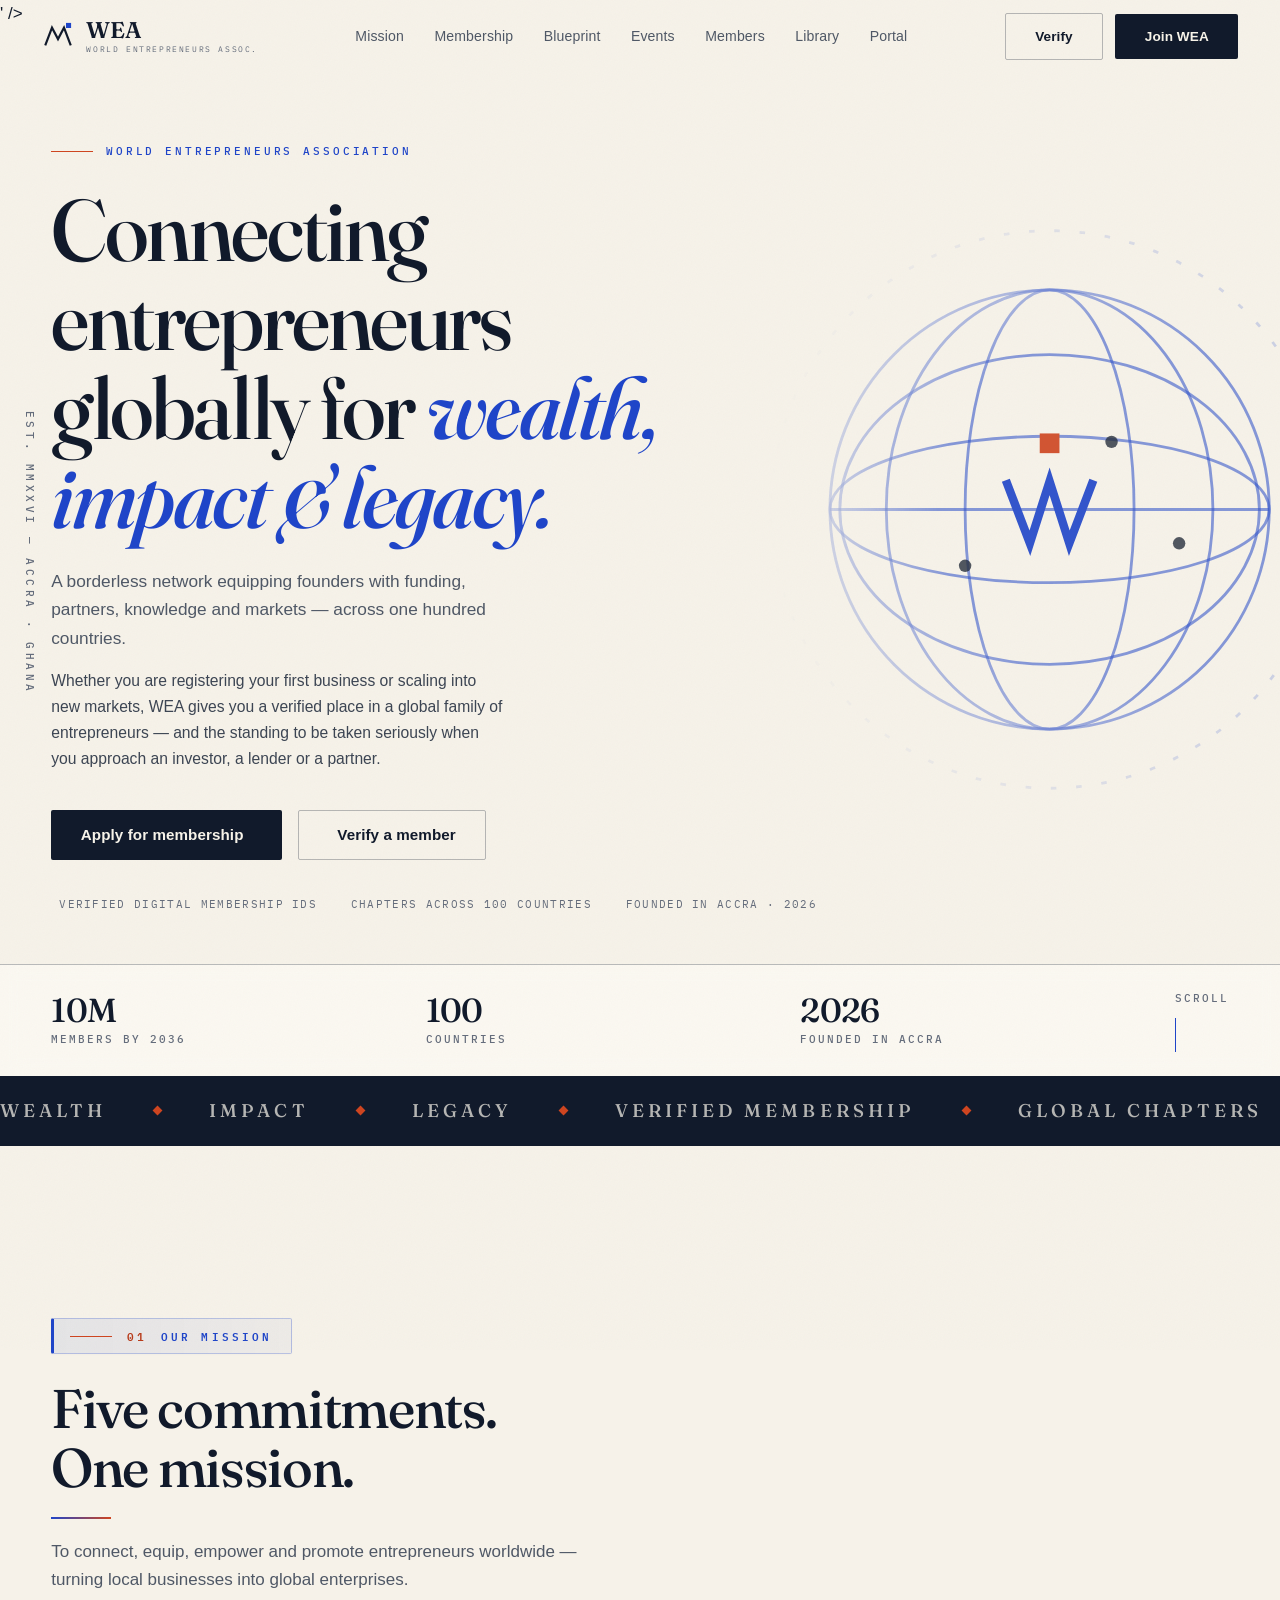
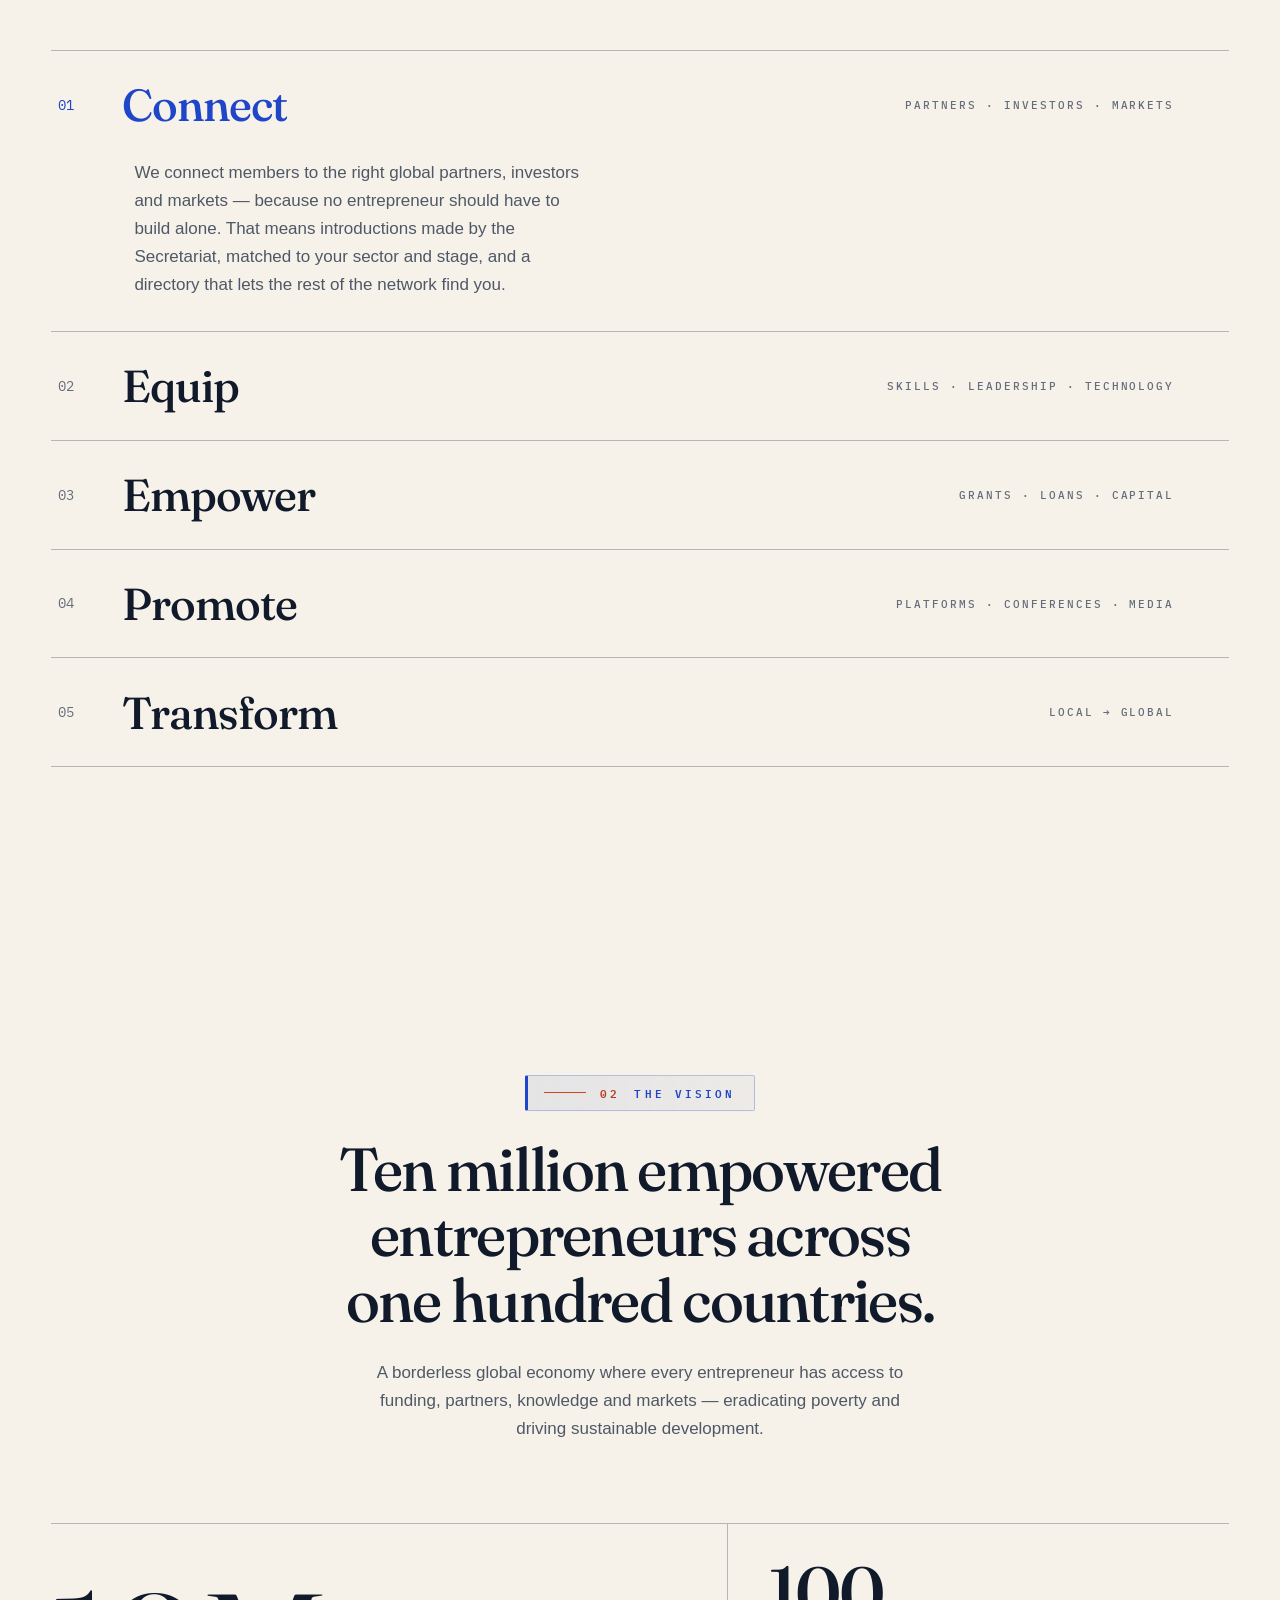
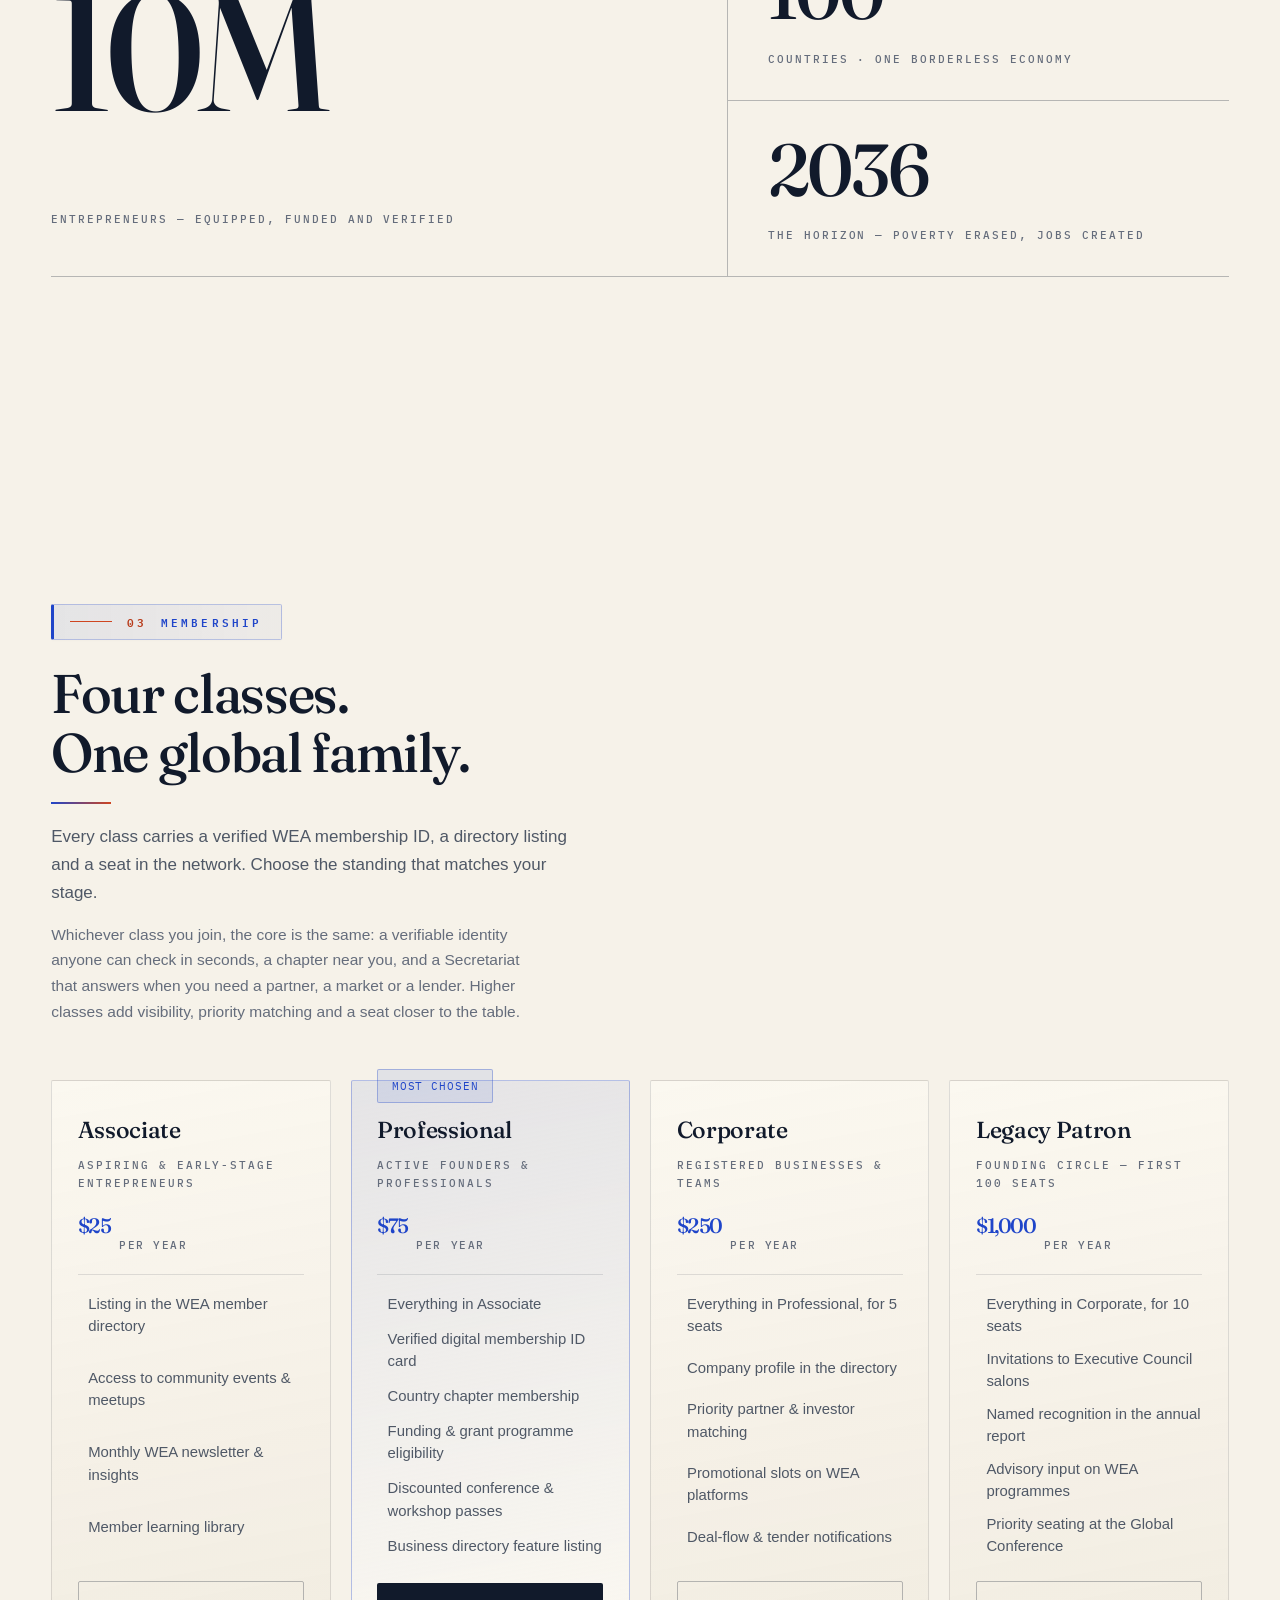
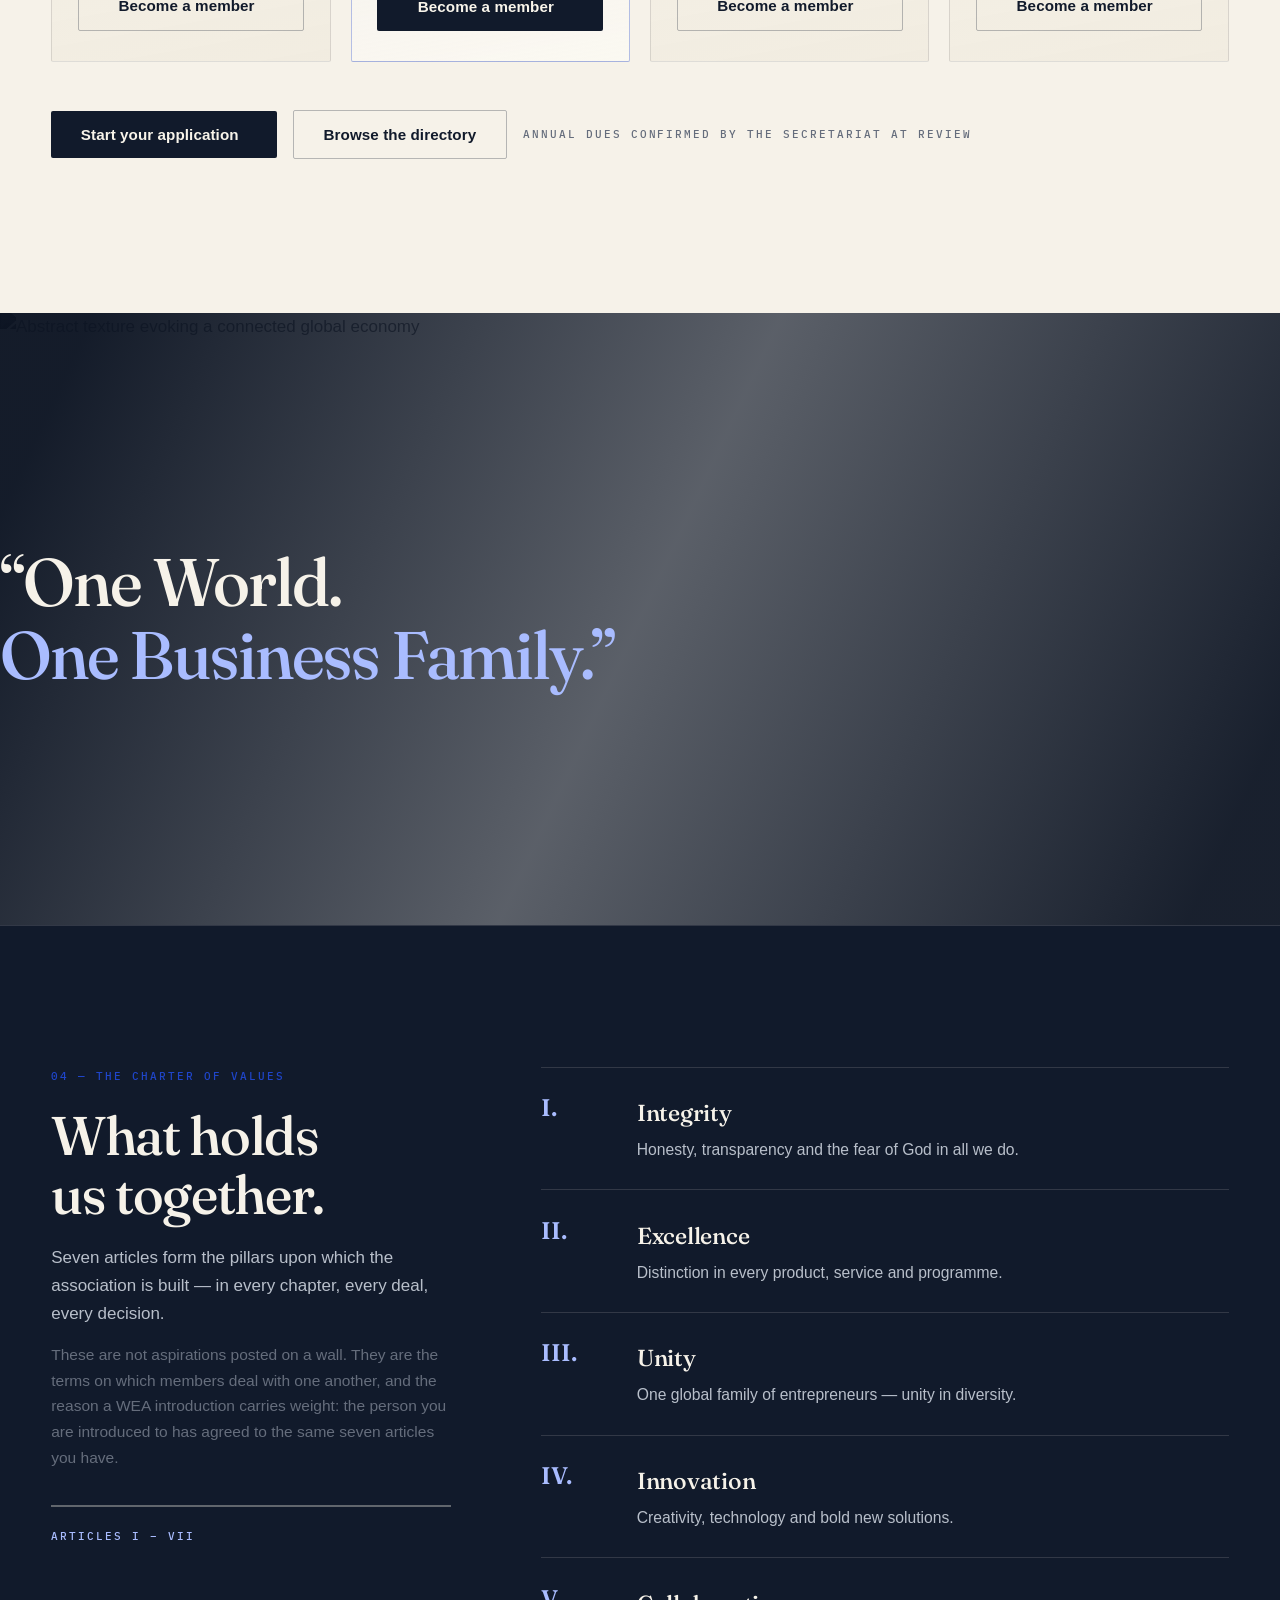
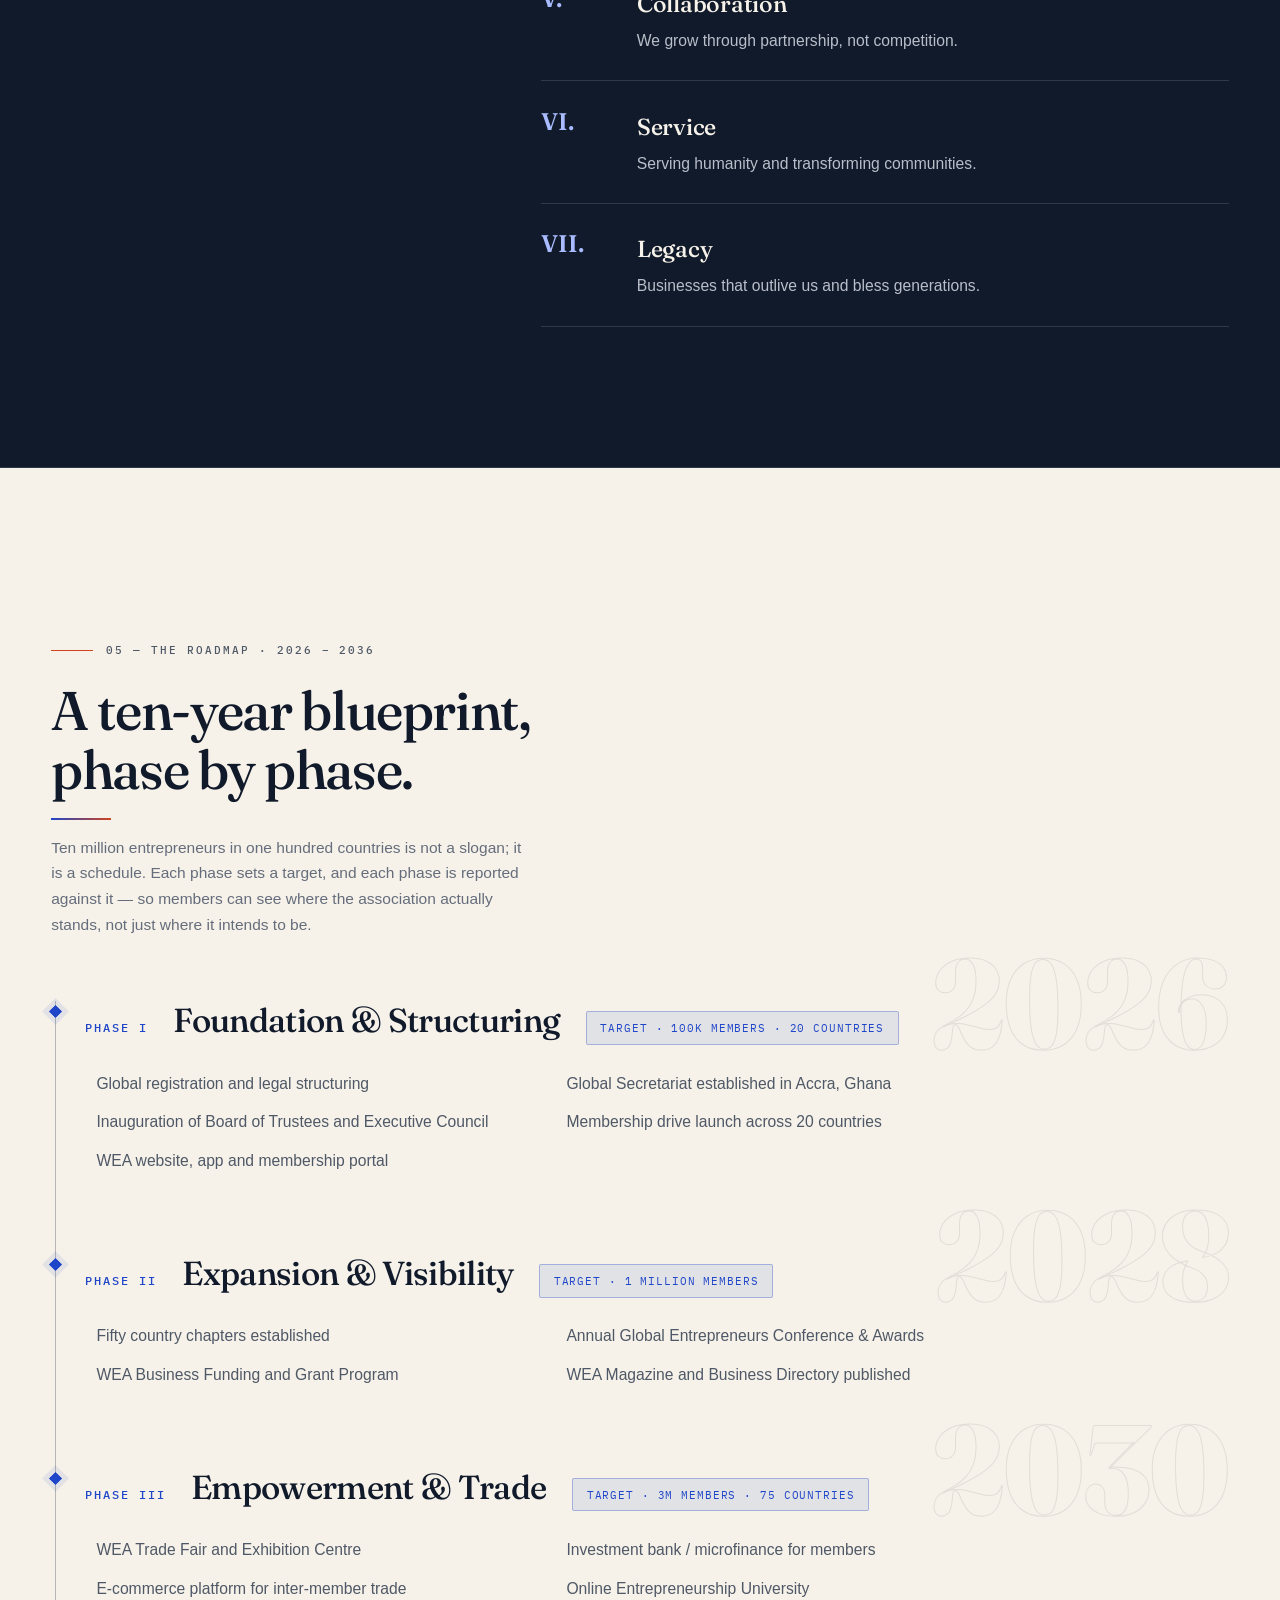
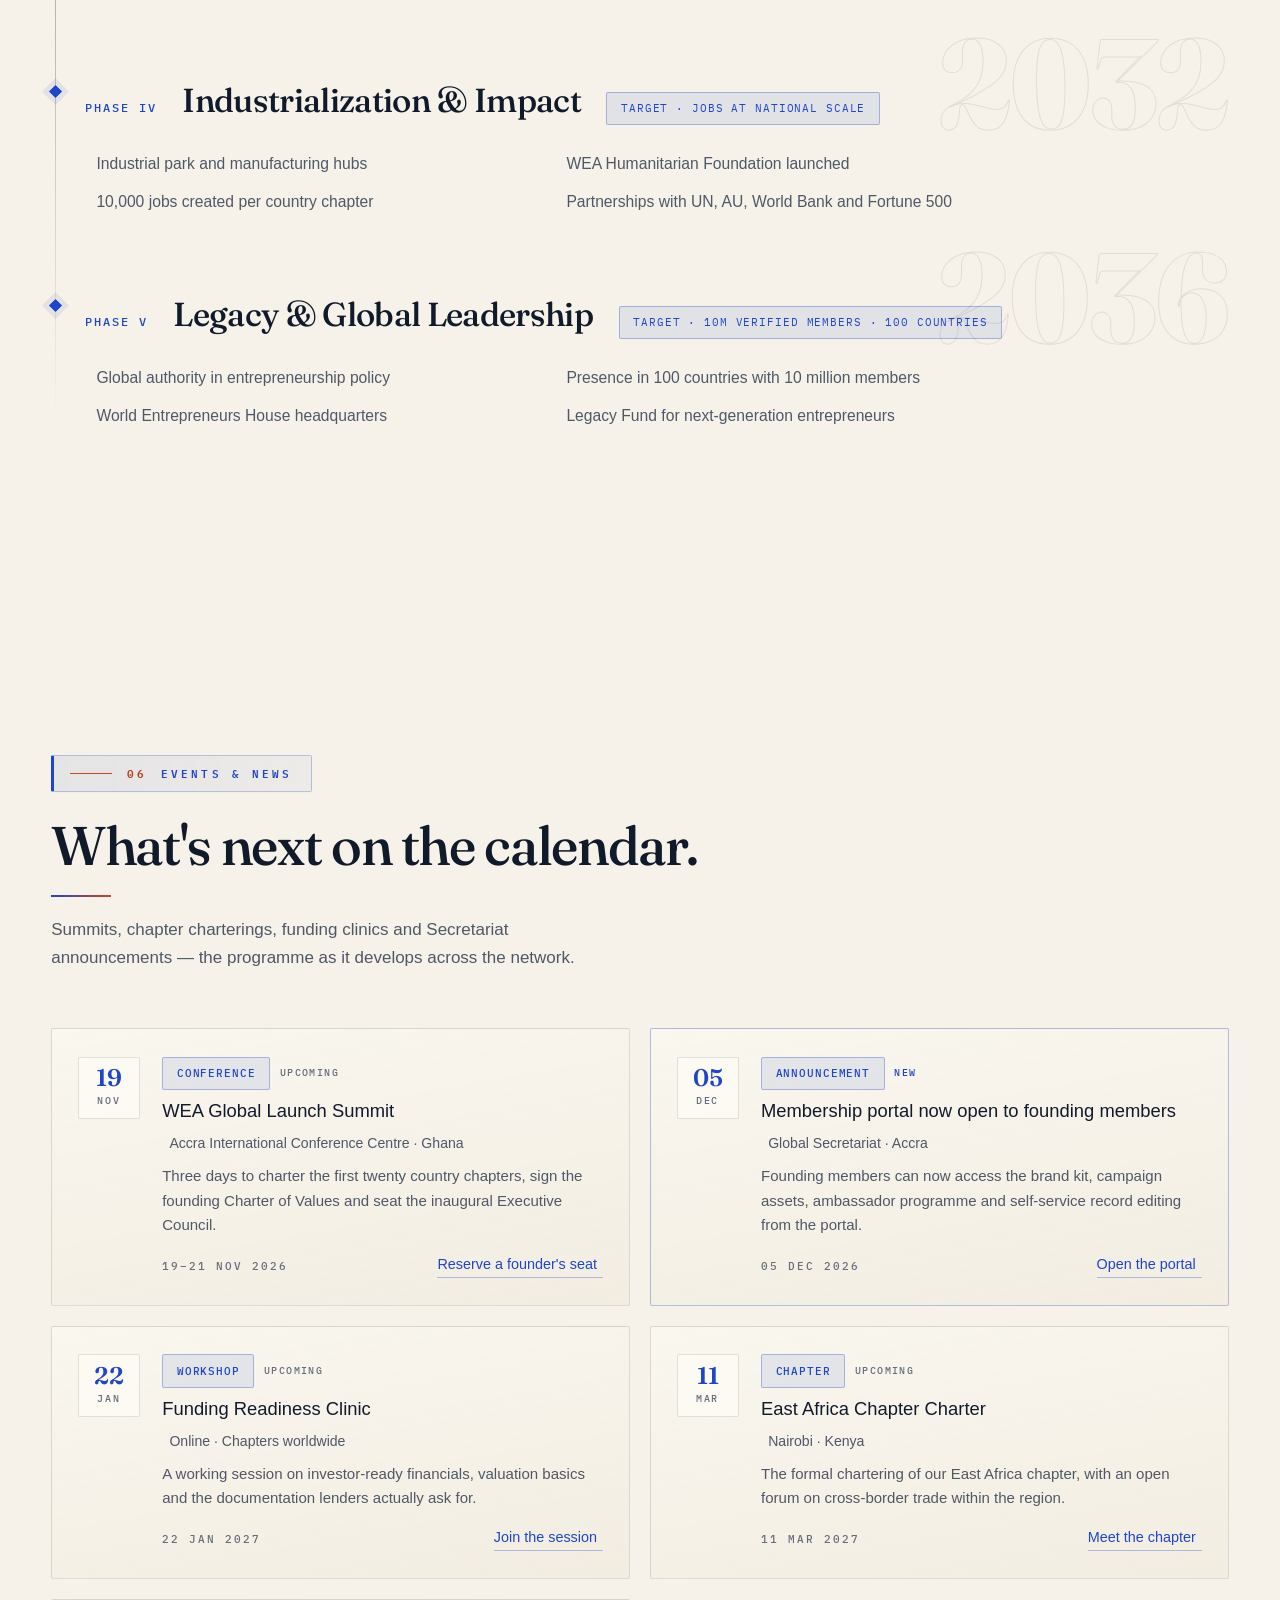
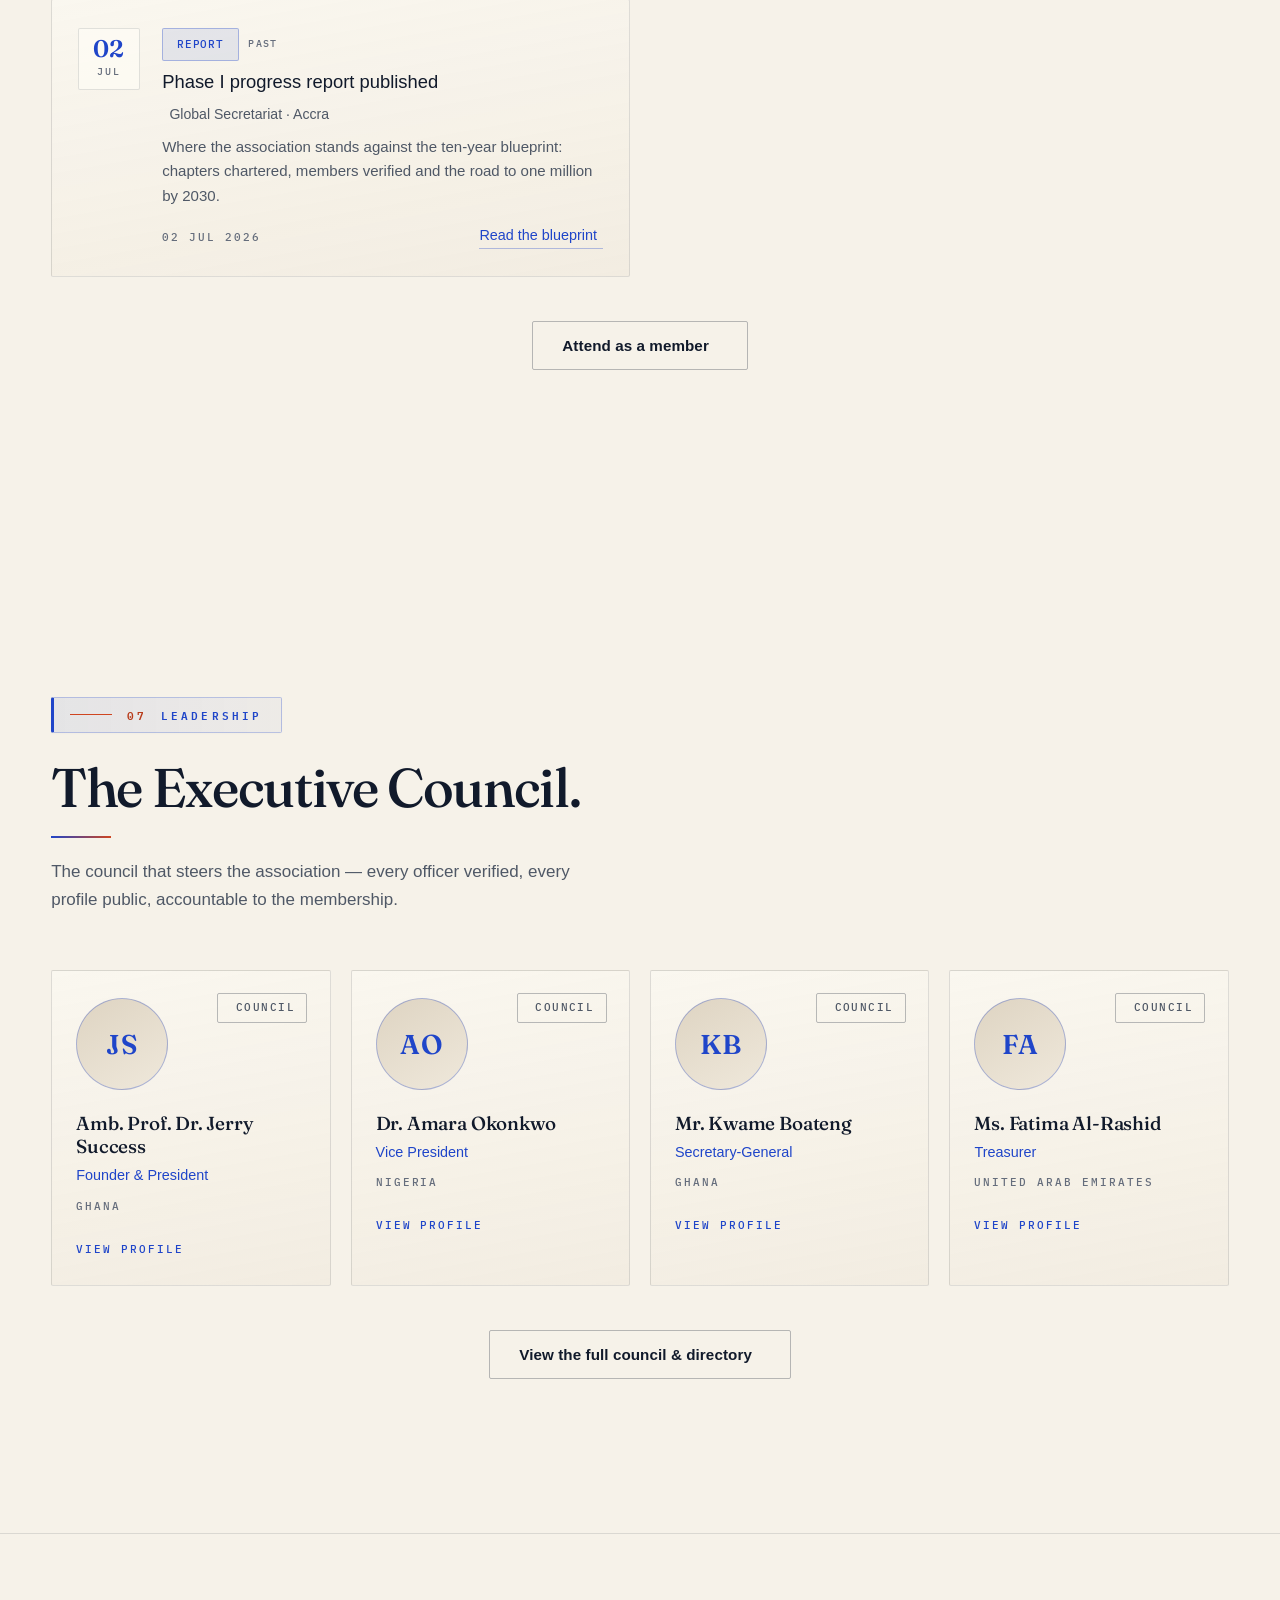
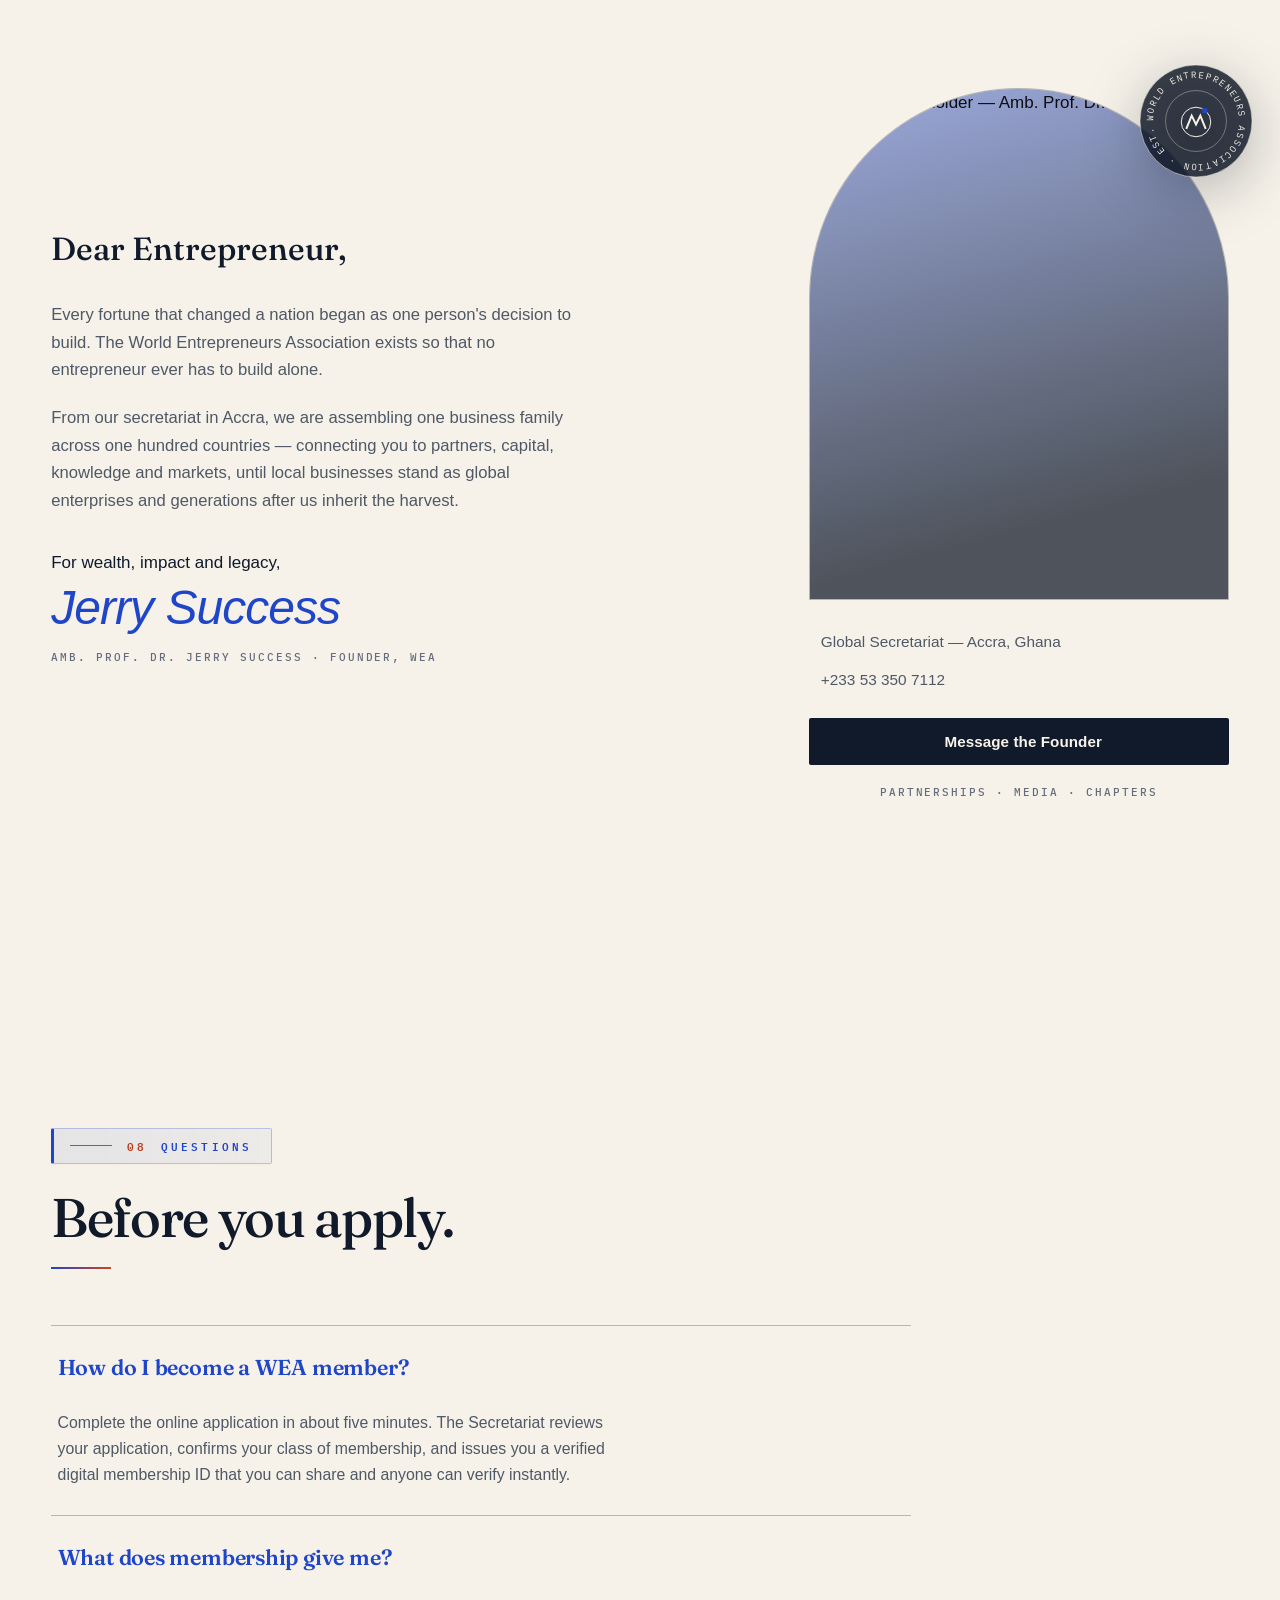
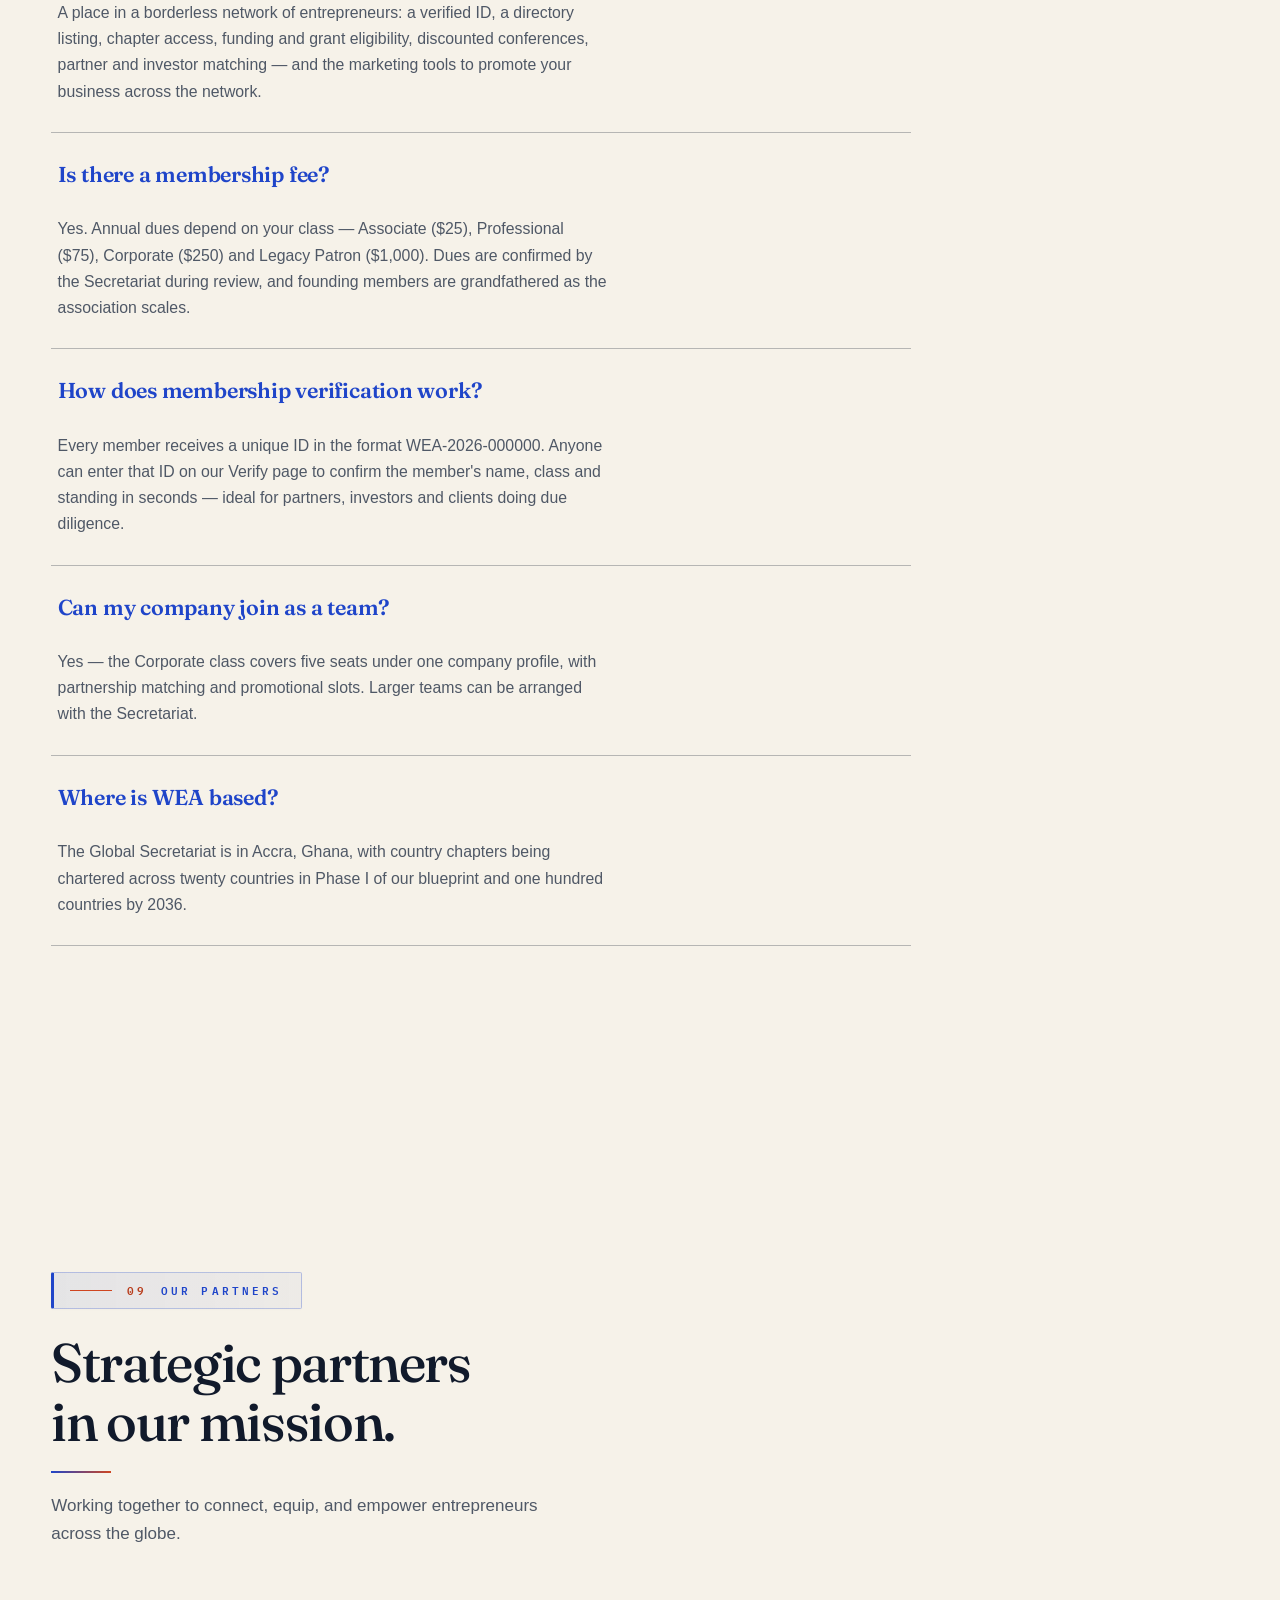
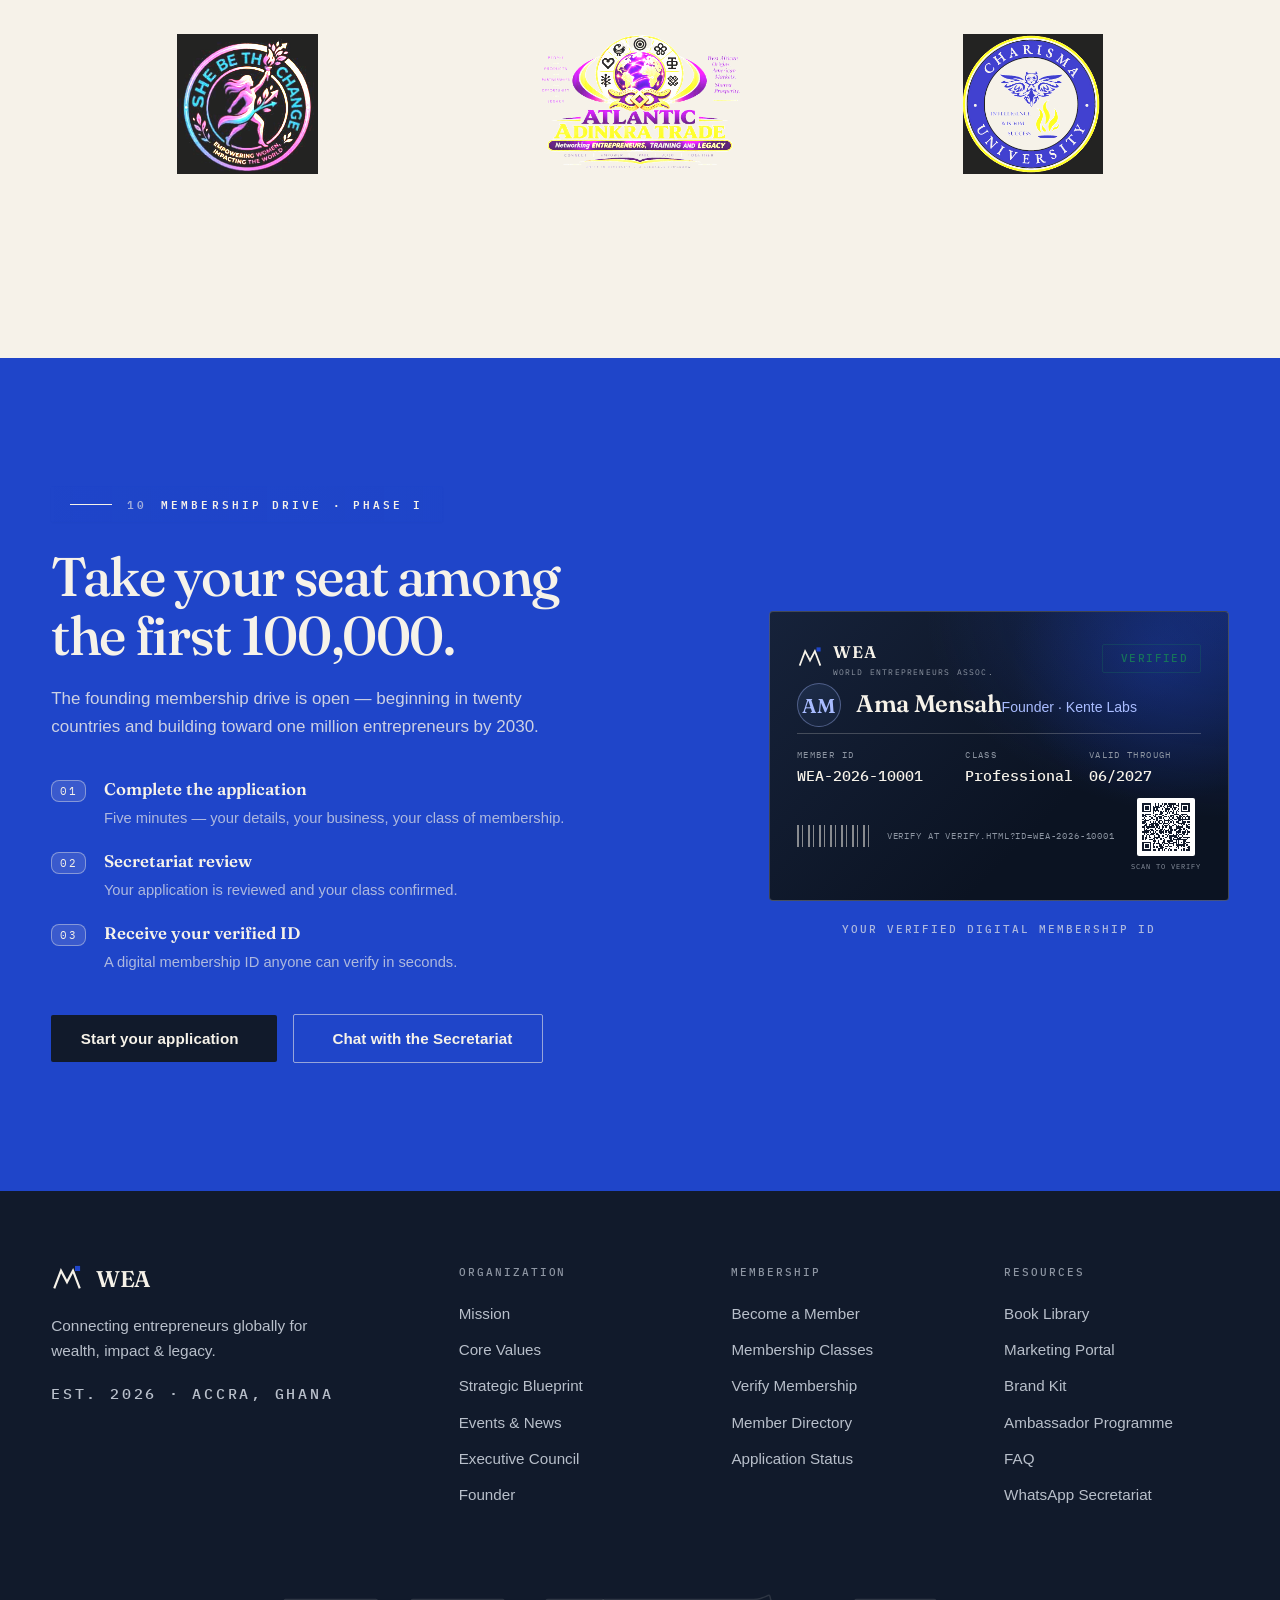
==== commit b9c053bc: "Add book library with PDF uploads, reader, and Drive backend" ====
--- a/index.html
+++ b/index.html
@@ -64,6 +64,7 @@
         <a href="#blueprint">Blueprint</a>
         <a href="#events">Events</a>
         <a class="nav-link" data-nav="members" href="members.html">Members</a>
+        <a class="nav-link" data-nav="library" href="books.html">Library</a>
         <a class="nav-link" data-nav="portal" href="portal.html">Portal</a>
       </nav>
 
@@ -84,6 +85,7 @@
       <a href="#blueprint">Blueprint</a>
       <a href="#events">Events</a>
       <a data-nav="members" href="members.html">Members</a>
+      <a data-nav="library" href="books.html">Library</a>
       <a data-nav="portal" href="portal.html">Portal</a>
       <div class="menu-actions">
         <a class="btn btn-ghost" data-nav="verify" href="verify.html">Verify membership</a>
@@ -641,6 +643,7 @@
       </nav>
       <nav class="footer-col" aria-label="Resources">
         <h4 class="mono-label">Resources</h4>
+        <a href="books.html">Book Library</a>
         <a href="portal.html">Marketing Portal</a>
         <a href="portal.html#brand">Brand Kit</a>
         <a href="portal.html#ambassadors">Ambassador Programme</a>
--- a/styles.css
+++ b/styles.css
@@ -5418,3 +5418,750 @@
 
 .section-head h2 { position: relative; }
 .section-head h2::after { content: ''; display: block; width: 60px; height: 2px; background: linear-gradient(90deg, var(--accent) 0%, var(--accent-2) 100%); margin-top: 1.2rem; }
+
+/* ============================================================
+   WEA — Book library
+   ============================================================ */
+
+.library-hero .hero-ctas {
+  display: flex;
+  flex-wrap: wrap;
+  gap: 0.8rem;
+  margin-top: 2rem;
+}
+
+.library-status-row {
+  display: flex;
+  align-items: baseline;
+  justify-content: space-between;
+  gap: 1rem;
+  flex-wrap: wrap;
+  margin-bottom: 1rem;
+}
+
+.library-status-row .dir-count {
+  margin-bottom: 0;
+}
+
+.library-sync {
+  display: inline-flex;
+  align-items: center;
+  gap: 0.45rem;
+  color: var(--faint);
+}
+
+.library-sync.is-shared {
+  color: var(--ok);
+}
+
+.library-sync.is-error {
+  color: var(--danger);
+}
+
+.library-sync.is-syncing i {
+  animation: library-spin 1.1s linear infinite;
+}
+
+@keyframes library-spin {
+  to { transform: rotate(360deg); }
+}
+
+.book-grid {
+  display: grid;
+  grid-template-columns: repeat(auto-fill, minmax(228px, 1fr));
+  gap: 1.5rem;
+}
+
+.book-card {
+  display: flex;
+  flex-direction: column;
+  background: rgba(255, 253, 247, 0.42);
+  border: 1px solid var(--line);
+  border-radius: var(--radius-card);
+  overflow: hidden;
+  transition: border-color 0.35s var(--ease), transform 0.35s var(--ease),
+    box-shadow 0.35s var(--ease);
+}
+
+.book-card:hover {
+  border-color: var(--gold-line);
+  transform: translateY(-4px);
+  box-shadow: 0 28px 55px -38px rgba(17, 26, 43, 0.7);
+}
+
+.book-cover-btn {
+  display: block;
+  width: 100%;
+  text-align: left;
+  padding: 0;
+  background: none;
+}
+
+.book-cover-btn:hover .book-cover img {
+  transform: scale(1.03);
+}
+
+.book-cover {
+  position: relative;
+  display: flex;
+  flex-direction: column;
+  justify-content: space-between;
+  aspect-ratio: 3 / 4;
+  overflow: hidden;
+  background: var(--bg-3);
+}
+
+.book-cover img {
+  width: 100%;
+  height: 100%;
+  object-fit: cover;
+  transition: transform 0.6s var(--ease);
+}
+
+.book-cover--custom {
+  padding: clamp(1rem, 2vw, 1.5rem);
+  background:
+    linear-gradient(145deg, var(--book-a), var(--book-b));
+  color: var(--book-ink);
+}
+
+.book-cover-mark {
+  font-family: var(--font-mono);
+  font-size: 9.5px;
+  font-weight: 500;
+  letter-spacing: 0.22em;
+  text-transform: uppercase;
+  opacity: 0.7;
+}
+
+.book-cover-initials {
+  font-family: var(--font-display);
+  font-size: clamp(2.4rem, 4vw, 3.3rem);
+  font-weight: 600;
+  line-height: 0.9;
+  letter-spacing: -0.04em;
+}
+
+.book-cover-titles {
+  display: grid;
+  gap: 0.35rem;
+}
+
+.book-cover-titles strong {
+  font-family: var(--font-display);
+  font-size: 1.1rem;
+  font-weight: 600;
+  line-height: 1.12;
+  letter-spacing: -0.01em;
+  display: -webkit-box;
+  -webkit-line-clamp: 3;
+  -webkit-box-orient: vertical;
+  overflow: hidden;
+}
+
+.book-cover-titles span {
+  font-size: 0.78rem;
+  opacity: 0.78;
+}
+
+.book-body {
+  display: flex;
+  flex-direction: column;
+  gap: 0.5rem;
+  padding: 1.15rem 1.2rem 1.25rem;
+  flex: 1;
+}
+
+.book-cat {
+  color: var(--gold);
+}
+
+.book-body h3 {
+  font-family: var(--font-display);
+  font-size: 1.2rem;
+  font-weight: 600;
+  letter-spacing: -0.015em;
+  line-height: 1.18;
+}
+
+.book-author {
+  font-size: 0.87rem;
+  color: var(--muted);
+}
+
+.book-desc {
+  font-size: 0.9rem;
+  color: var(--muted);
+  display: -webkit-box;
+  -webkit-line-clamp: 3;
+  -webkit-box-orient: vertical;
+  overflow: hidden;
+  flex-grow: 1;
+}
+
+.book-meta {
+  display: flex;
+  flex-wrap: wrap;
+  gap: 0.4rem 0.7rem;
+  font-family: var(--font-mono);
+  font-size: 9.5px;
+  letter-spacing: 0.12em;
+  text-transform: uppercase;
+  color: var(--faint);
+}
+
+.book-meta span {
+  display: inline-flex;
+  align-items: center;
+  gap: 0.35rem;
+}
+
+.book-meta span + span::before {
+  content: "·";
+  color: var(--line-strong);
+}
+
+.book-actions {
+  display: flex;
+  gap: 0.55rem;
+  margin-top: 0.45rem;
+}
+
+.book-read {
+  width: 100%;
+  justify-content: center;
+}
+
+.publish-section {
+  border-top: 1px solid var(--line);
+}
+
+.publish-grid {
+  display: grid;
+  grid-template-columns: minmax(0, 1fr) minmax(0, 1.08fr);
+  gap: clamp(2rem, 5vw, 4rem);
+  align-items: start;
+}
+
+.publish-copy h2 {
+  font-family: var(--font-display);
+  font-size: clamp(2rem, 4vw, 3rem);
+  font-weight: 600;
+  letter-spacing: -0.03em;
+  line-height: 1.05;
+  margin-top: 0.6rem;
+}
+
+.publish-copy > p {
+  margin-top: 1.1rem;
+  color: var(--muted);
+  max-width: 52ch;
+}
+
+.publish-guidance {
+  margin-top: 2rem;
+  padding-top: 1.2rem;
+  border-top: 1px solid var(--line);
+  max-width: 48ch;
+}
+
+.publish-card {
+  background: linear-gradient(170deg, rgba(255, 253, 247, 0.55), rgba(239, 232, 219, 0.7));
+  border: 1px solid var(--line-strong);
+  border-radius: var(--radius-card);
+  padding: clamp(1.4rem, 3vw, 2rem);
+}
+
+.upload-gate {
+  display: grid;
+  gap: 1rem;
+  justify-items: start;
+  text-align: left;
+}
+
+.upload-gate h3 {
+  font-family: var(--font-display);
+  font-size: 1.5rem;
+  font-weight: 600;
+  letter-spacing: -0.02em;
+}
+
+.upload-gate > p {
+  color: var(--muted);
+  font-size: 0.95rem;
+  max-width: 46ch;
+}
+
+.upload-gate form {
+  width: 100%;
+  display: grid;
+  gap: 0.9rem;
+}
+
+.upload-gate .gate-error {
+  color: var(--danger);
+  font-size: 0.88rem;
+}
+
+.upload-form {
+  display: grid;
+  gap: 1.3rem;
+}
+
+.upload-user {
+  display: flex;
+  align-items: center;
+  gap: 0.8rem;
+  padding-bottom: 1.1rem;
+  border-bottom: 1px solid var(--line);
+}
+
+.upload-user-text {
+  display: grid;
+  gap: 0.15rem;
+  min-width: 0;
+  flex: 1;
+}
+
+.upload-user-text strong {
+  font-family: var(--font-display);
+  font-size: 1.05rem;
+  font-weight: 600;
+  letter-spacing: -0.01em;
+  overflow: hidden;
+  text-overflow: ellipsis;
+  white-space: nowrap;
+}
+
+.upload-form .form-grid {
+  margin: 0;
+}
+
+.upload-dropzones {
+  display: grid;
+  grid-template-columns: repeat(2, minmax(0, 1fr));
+  gap: 1rem;
+}
+
+.upload-zone {
+  position: relative;
+  display: grid;
+  align-content: start;
+  gap: 0.4rem;
+  padding: 1.15rem 1.1rem;
+  border: 1px dashed var(--line-strong);
+  border-radius: var(--radius-card);
+  background: rgba(255, 253, 247, 0.4);
+  cursor: pointer;
+  transition: border-color 0.3s var(--ease), background 0.3s var(--ease);
+}
+
+.upload-zone:hover,
+.upload-zone.is-ready {
+  border-color: var(--gold-line);
+  background: var(--gold-dim);
+}
+
+.upload-zone input {
+  position: absolute;
+  width: 1px;
+  height: 1px;
+  opacity: 0;
+  overflow: hidden;
+  pointer-events: none;
+}
+
+.upload-zone-icon {
+  font-size: 1.55rem;
+  color: var(--gold);
+  line-height: 1;
+}
+
+.upload-zone strong {
+  font-family: var(--font-display);
+  font-size: 1.02rem;
+  font-weight: 600;
+  letter-spacing: -0.01em;
+}
+
+.upload-zone > span:not(.upload-zone-icon) {
+  font-size: 0.8rem;
+  color: var(--faint);
+}
+
+.upload-preview {
+  display: grid;
+  gap: 0.4rem;
+  justify-items: start;
+  margin-top: 0.4rem;
+}
+
+.upload-preview img {
+  width: 78px;
+  height: 104px;
+  object-fit: cover;
+  border: 1px solid var(--line-strong);
+  border-radius: 2px;
+  background: var(--bg-3);
+}
+
+.upload-file-chip {
+  display: flex;
+  align-items: center;
+  gap: 0.4rem;
+  max-width: 100%;
+  margin-top: 0.4rem;
+  padding: 0.4rem 0.6rem;
+  border: 1px solid var(--gold-line);
+  border-radius: 2px;
+  background: rgba(255, 253, 247, 0.7);
+  font-size: 0.78rem;
+  color: var(--muted);
+}
+
+.upload-file-chip span:first-of-type {
+  overflow: hidden;
+  text-overflow: ellipsis;
+  white-space: nowrap;
+}
+
+.upload-file-chip i {
+  color: var(--accent-2);
+  flex-shrink: 0;
+}
+
+.upload-file-chip .mono-label {
+  flex-shrink: 0;
+  font-size: 9px;
+}
+
+.checkbox-row {
+  display: flex;
+  align-items: flex-start;
+  gap: 0.7rem;
+  font-size: 0.9rem;
+  color: var(--muted);
+  cursor: pointer;
+}
+
+.checkbox-row input {
+  width: 16px;
+  height: 16px;
+  margin-top: 0.22rem;
+  flex-shrink: 0;
+  accent-color: var(--gold);
+}
+
+.upload-actions {
+  align-items: center;
+  margin-top: 0.3rem;
+}
+
+.reader-dialog {
+  width: min(1240px, 96vw);
+  height: min(900px, 92vh);
+  max-width: none;
+  max-height: none;
+  margin: auto;
+  padding: 0;
+  border: 1px solid var(--line-strong);
+  border-radius: var(--radius-card);
+  background: var(--bg-2);
+  color: var(--text);
+  overflow: hidden;
+  box-shadow: 0 60px 140px -50px rgba(11, 19, 34, 0.95);
+}
+
+.reader-dialog::backdrop {
+  background: rgba(11, 19, 34, 0.86);
+  backdrop-filter: blur(8px);
+  -webkit-backdrop-filter: blur(8px);
+}
+
+.reader-shell {
+  display: flex;
+  flex-direction: column;
+  height: 100%;
+}
+
+.reader-top {
+  display: flex;
+  align-items: center;
+  justify-content: space-between;
+  gap: 1rem;
+  padding: 0.85rem 1.1rem;
+  border-bottom: 1px solid var(--line);
+  background: rgba(255, 253, 247, 0.6);
+  flex-shrink: 0;
+}
+
+.reader-title {
+  display: grid;
+  gap: 0.1rem;
+  min-width: 0;
+}
+
+.reader-title strong {
+  font-family: var(--font-display);
+  font-size: 1.1rem;
+  font-weight: 600;
+  letter-spacing: -0.01em;
+  overflow: hidden;
+  text-overflow: ellipsis;
+  white-space: nowrap;
+}
+
+.reader-title > span:last-child {
+  font-size: 0.82rem;
+  color: var(--muted);
+}
+
+.reader-tools {
+  display: flex;
+  align-items: center;
+  gap: 0.5rem;
+  flex-shrink: 0;
+}
+
+.reader-close {
+  position: static;
+  width: 36px;
+  height: 36px;
+  flex-shrink: 0;
+}
+
+.reader-body {
+  display: grid;
+  grid-template-columns: 280px minmax(0, 1fr);
+  flex: 1;
+  min-height: 0;
+}
+
+.reader-info {
+  padding: 1.4rem;
+  border-right: 1px solid var(--line);
+  overflow-y: auto;
+  display: grid;
+  align-content: start;
+  gap: 1.05rem;
+}
+
+.reader-info .book-cover {
+  width: 100%;
+  max-width: 170px;
+  aspect-ratio: 3 / 4;
+  border: 1px solid var(--line-strong);
+}
+
+.reader-info h2 {
+  font-family: var(--font-display);
+  font-size: 1.5rem;
+  font-weight: 600;
+  letter-spacing: -0.02em;
+  line-height: 1.12;
+}
+
+.reader-byline {
+  margin-top: 0.35rem;
+  color: var(--muted);
+  font-size: 0.92rem;
+}
+
+.reader-info > p {
+  font-size: 0.9rem;
+  color: var(--muted);
+}
+
+.reader-meta {
+  display: grid;
+  grid-template-columns: auto 1fr;
+  gap: 0.45rem 0.8rem;
+  font-size: 0.84rem;
+  padding-top: 1rem;
+  border-top: 1px solid var(--line);
+}
+
+.reader-meta div {
+  display: contents;
+}
+
+.reader-meta dt {
+  font-family: var(--font-mono);
+  font-size: 9.5px;
+  letter-spacing: 0.12em;
+  text-transform: uppercase;
+  color: var(--faint);
+  padding-top: 0.15rem;
+}
+
+.reader-meta dd {
+  color: var(--text-dim);
+}
+
+.reader-author-block {
+  display: grid;
+  gap: 0.8rem;
+  padding-top: 1rem;
+  border-top: 1px solid var(--line);
+}
+
+.reader-bio {
+  font-size: 0.88rem;
+  color: var(--muted);
+}
+
+.reader-author-block .btn {
+  justify-self: start;
+}
+
+.reader-frame-wrap {
+  position: relative;
+  background: #2b2f38;
+  min-height: 0;
+}
+
+.reader-frame-wrap iframe {
+  width: 100%;
+  height: 100%;
+  border: 0;
+  background: #ffffff;
+}
+
+.reader-loading {
+  position: absolute;
+  inset: 0;
+  display: grid;
+  place-items: center;
+  background: rgba(11, 19, 34, 0.45);
+  color: #f6f2e9;
+  font-family: var(--font-mono);
+  font-size: 11px;
+  letter-spacing: 0.16em;
+  text-transform: uppercase;
+  pointer-events: none;
+}
+
+.reader-loading[hidden] {
+  display: none;
+}
+
+.reader-loading i {
+  margin-right: 0.4rem;
+  display: inline-block;
+  animation: library-spin 1.1s linear infinite;
+}
+
+.reader-note {
+  position: absolute;
+  left: 1rem;
+  right: 1rem;
+  bottom: 1rem;
+  padding: 0.75rem 0.9rem;
+  border: 1px solid var(--gold-line);
+  background: rgba(246, 242, 233, 0.96);
+  color: var(--text-dim);
+  font-size: 0.85rem;
+}
+
+@media (max-width: 1020px) {
+  .publish-grid {
+    grid-template-columns: 1fr;
+  }
+}
+
+@media (max-width: 760px) {
+  .library-toolbar {
+    grid-template-columns: 1fr;
+  }
+
+  .book-grid {
+    grid-template-columns: repeat(auto-fill, minmax(158px, 1fr));
+    gap: 1rem;
+  }
+
+  .book-body {
+    padding: 0.9rem 0.95rem 1rem;
+  }
+
+  .book-body h3 {
+    font-size: 1.05rem;
+  }
+
+  .book-desc {
+    -webkit-line-clamp: 2;
+  }
+
+  .upload-dropzones {
+    grid-template-columns: 1fr;
+  }
+
+  .reader-dialog {
+    width: 100vw;
+    height: 100dvh;
+    max-width: 100vw;
+    max-height: 100dvh;
+    border: 0;
+    border-radius: 0;
+  }
+
+  .reader-body {
+    grid-template-columns: 1fr;
+    grid-template-rows: auto minmax(0, 1fr);
+  }
+
+  .reader-info {
+    max-height: 31vh;
+    border-right: 0;
+    border-bottom: 1px solid var(--line);
+    padding: 0.95rem 1.05rem;
+    gap: 0.7rem;
+  }
+
+  .reader-info .book-cover {
+    display: none;
+  }
+
+  .reader-meta {
+    grid-template-columns: repeat(2, auto 1fr);
+    padding-top: 0.7rem;
+  }
+
+  .reader-author-block {
+    display: none;
+  }
+
+  .reader-top {
+    padding: 0.7rem 0.8rem;
+  }
+
+  .reader-title .mono-label {
+    display: none;
+  }
+
+  .reader-tools .btn span,
+  .reader-tools .btn {
+    font-size: 0;
+  }
+
+  .reader-tools .btn i {
+    font-size: 1rem;
+  }
+
+  .reader-tools .btn {
+    padding: 0.45rem 0.55rem;
+  }
+}
+
+@media (max-width: 460px) {
+  .book-grid {
+    grid-template-columns: repeat(2, minmax(0, 1fr));
+  }
+
+  .book-cover-initials {
+    font-size: 2.1rem;
+  }
+
+  .book-cover-titles strong {
+    font-size: 0.95rem;
+  }
+}
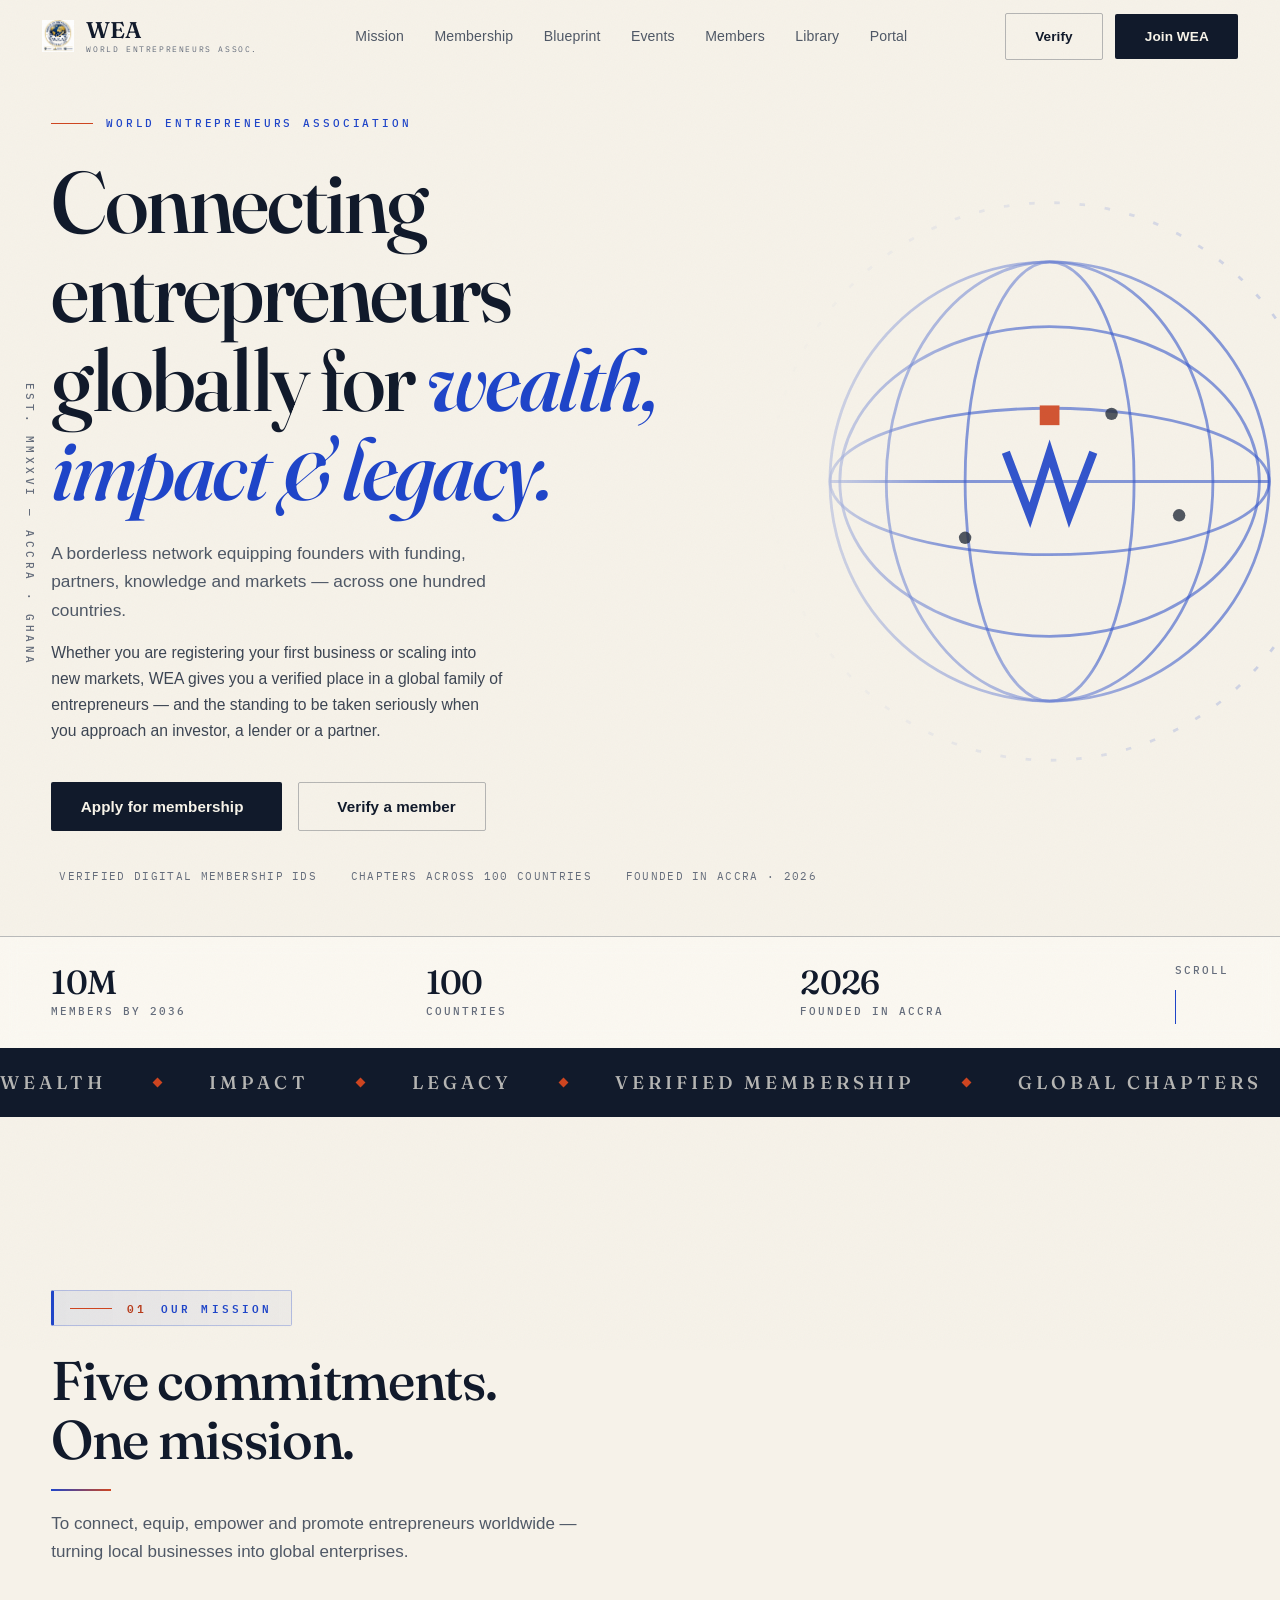
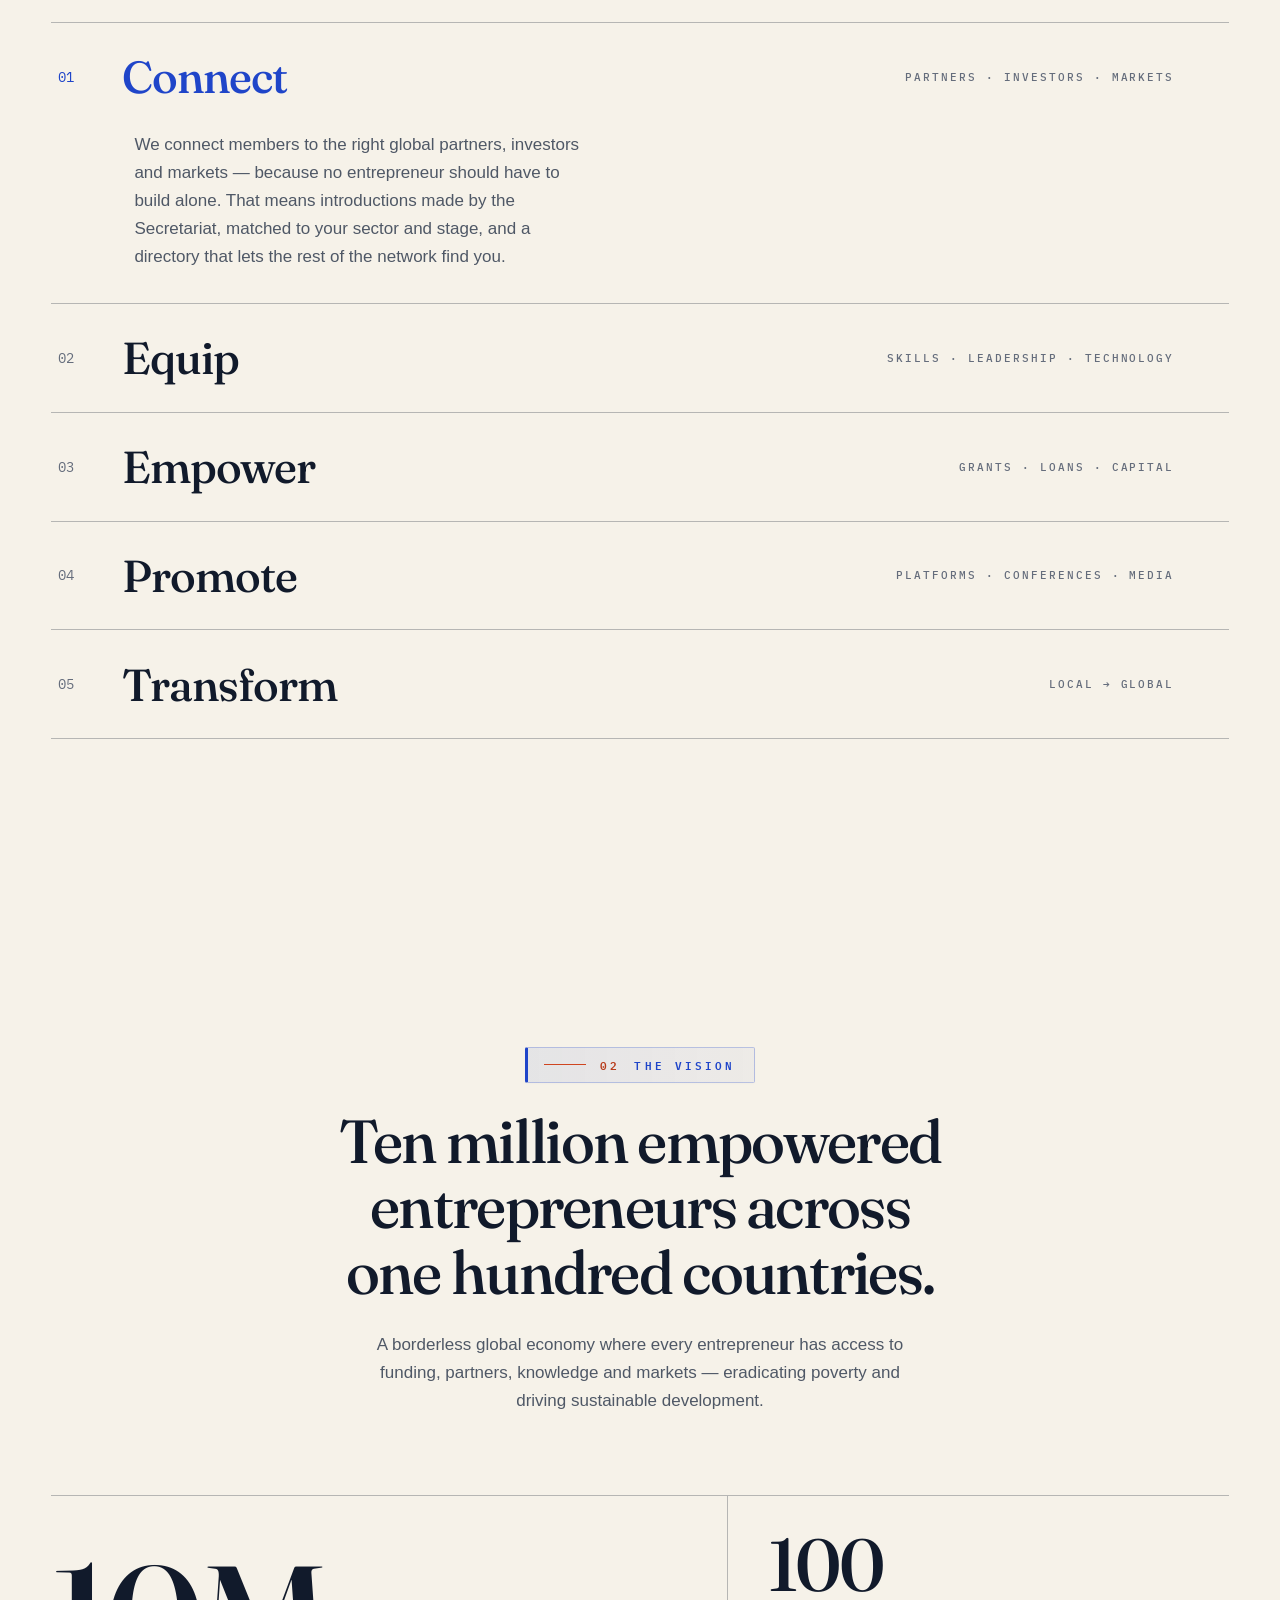
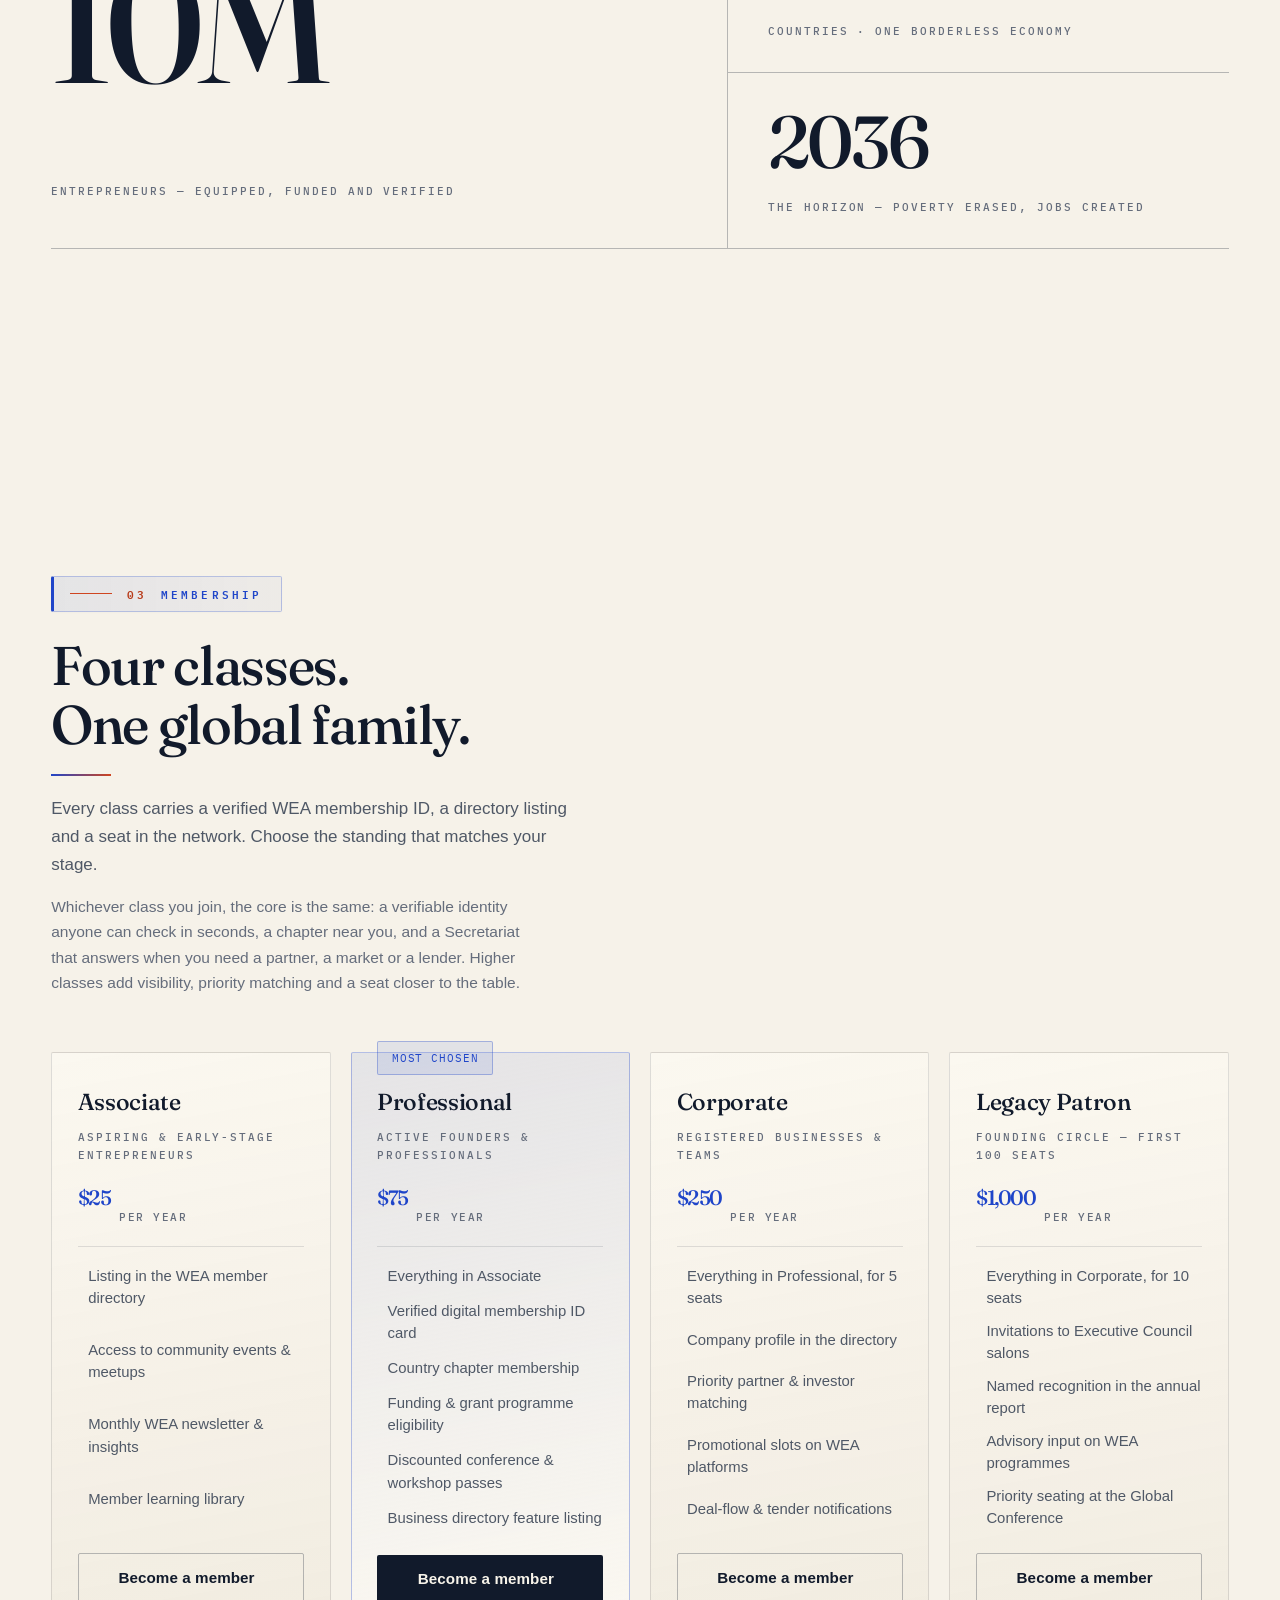
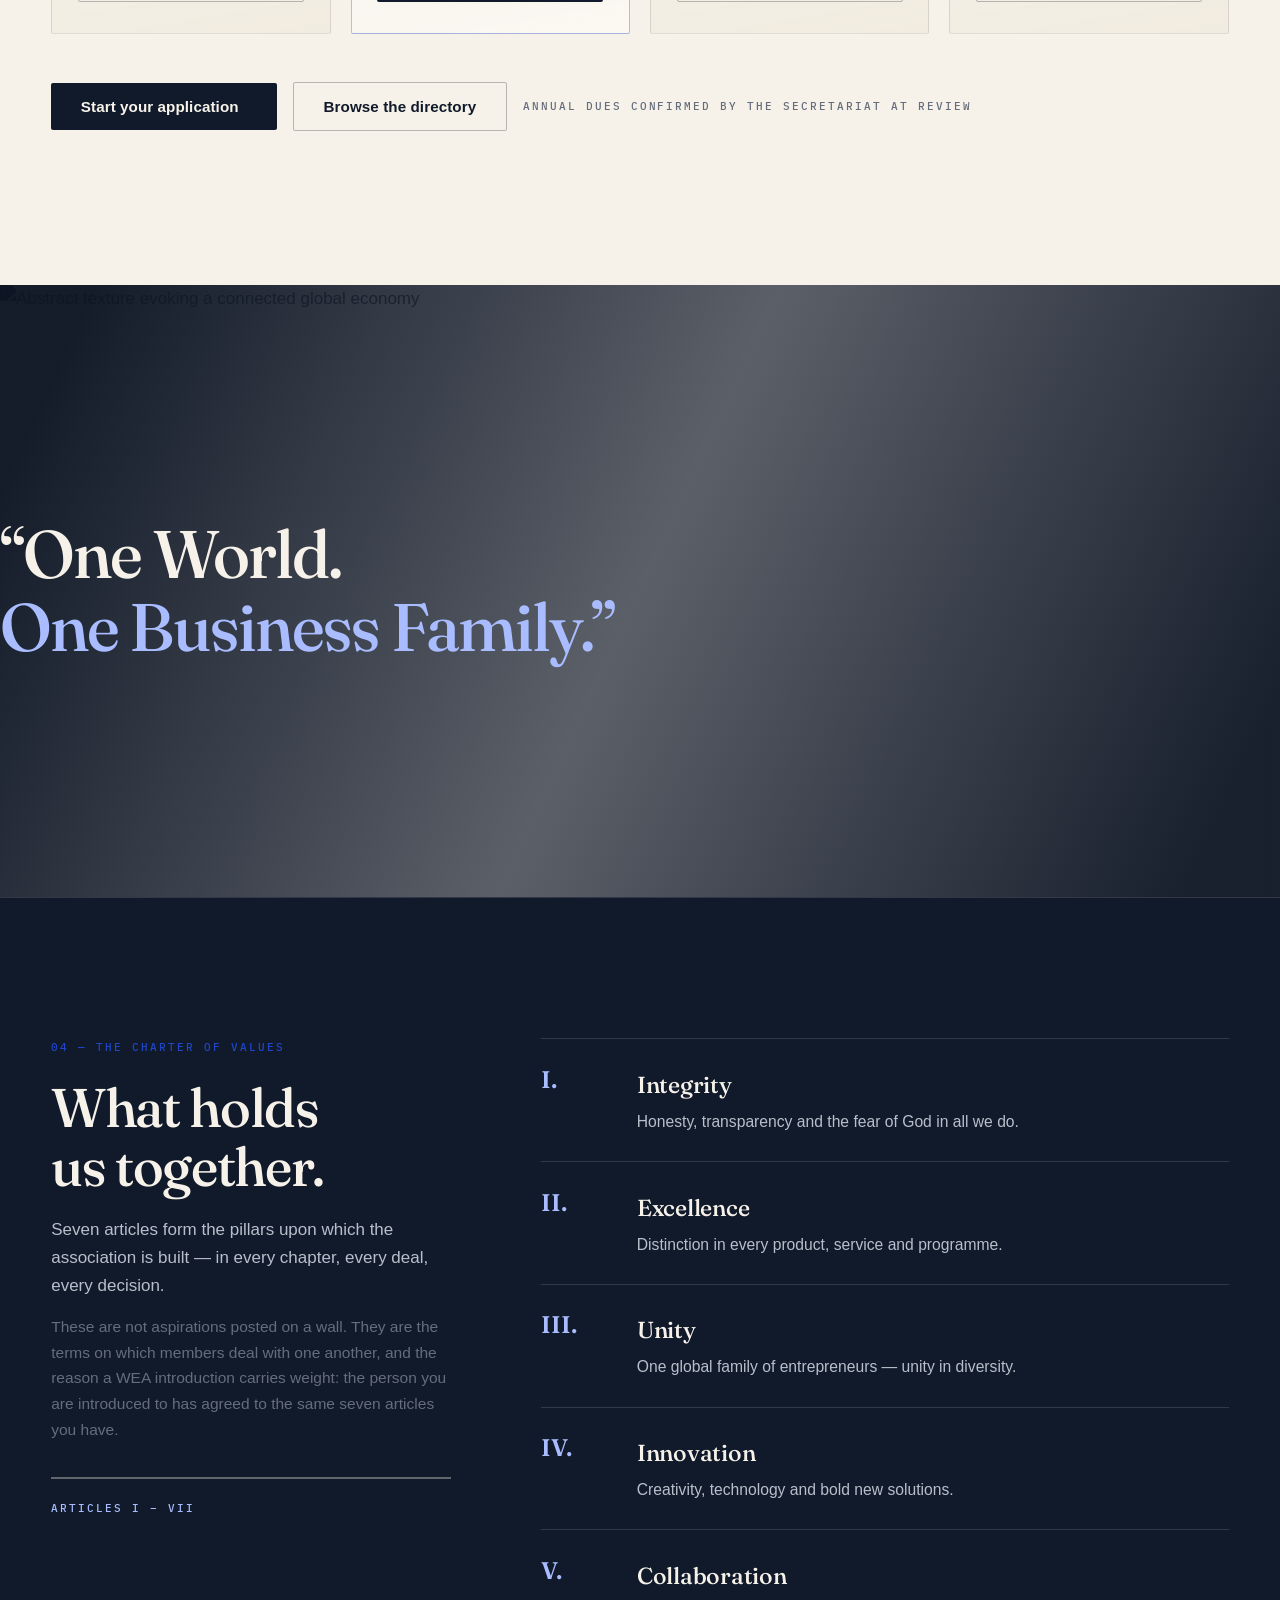
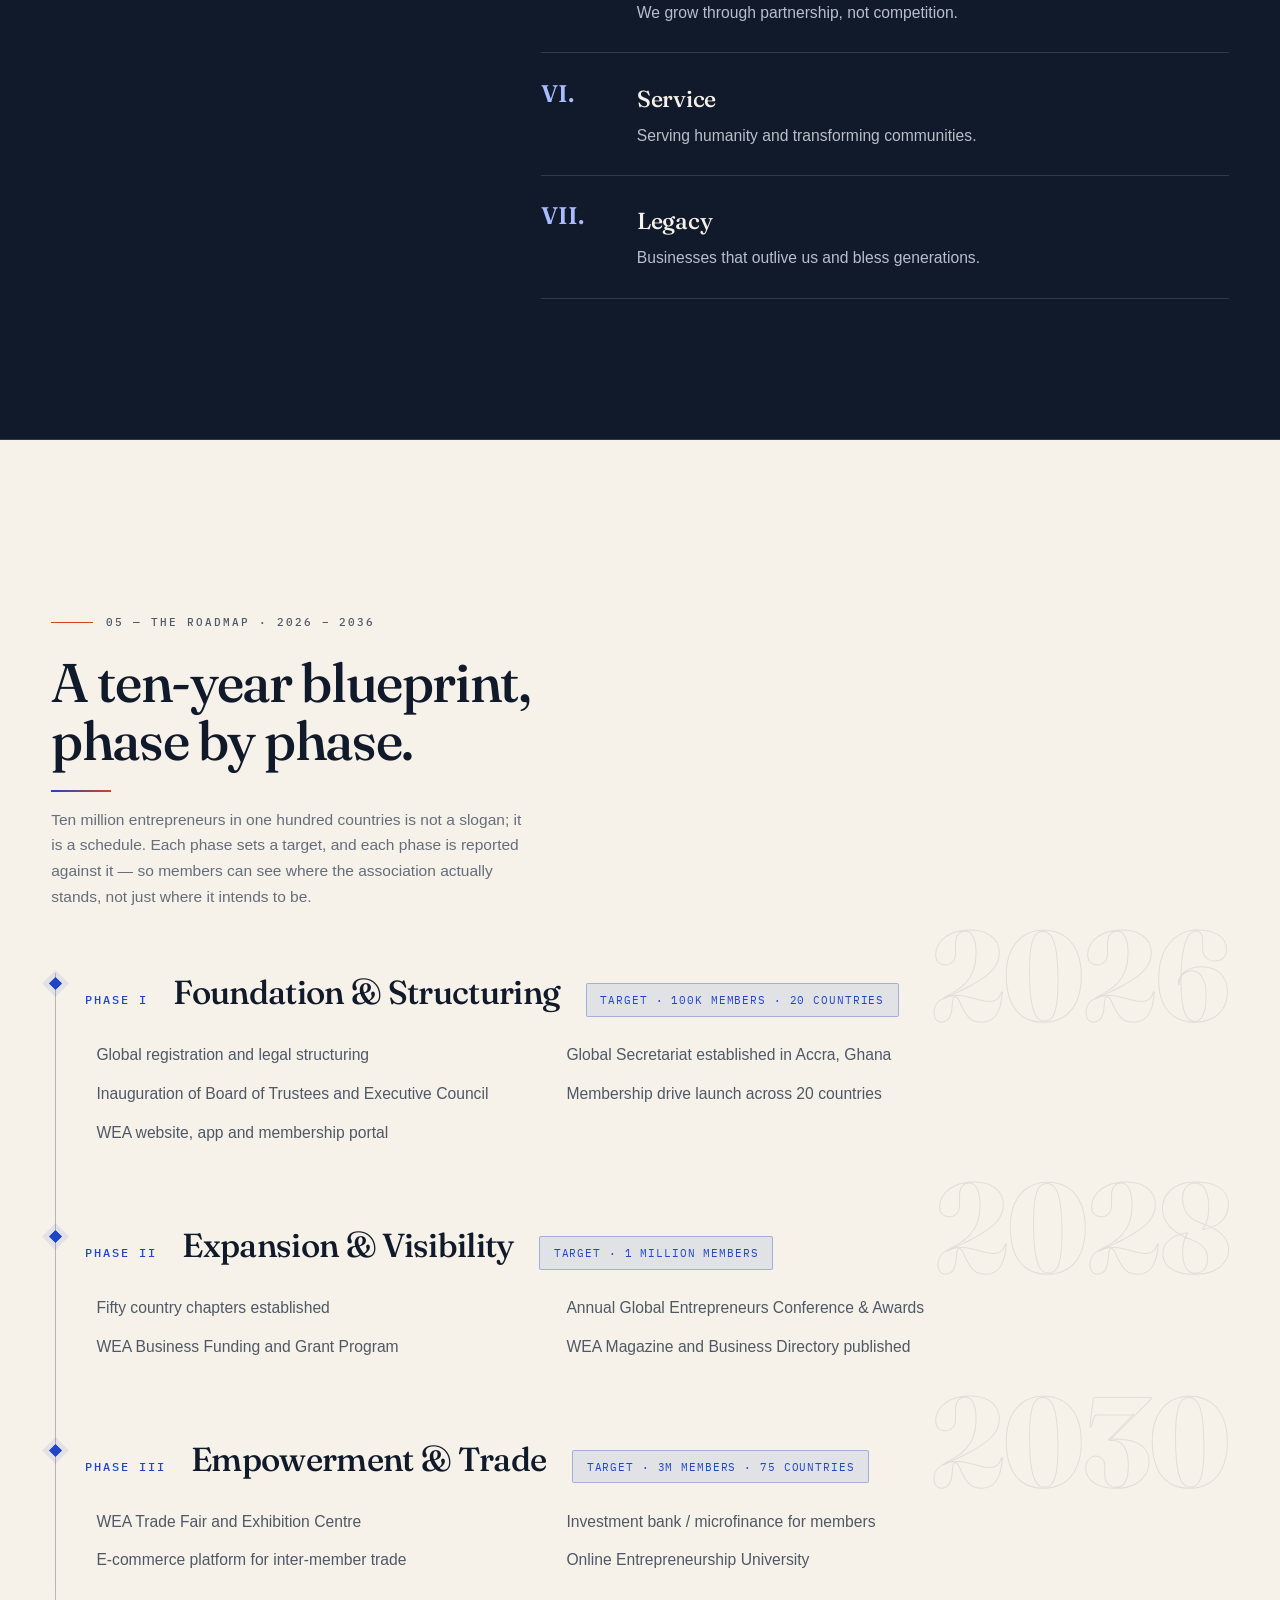
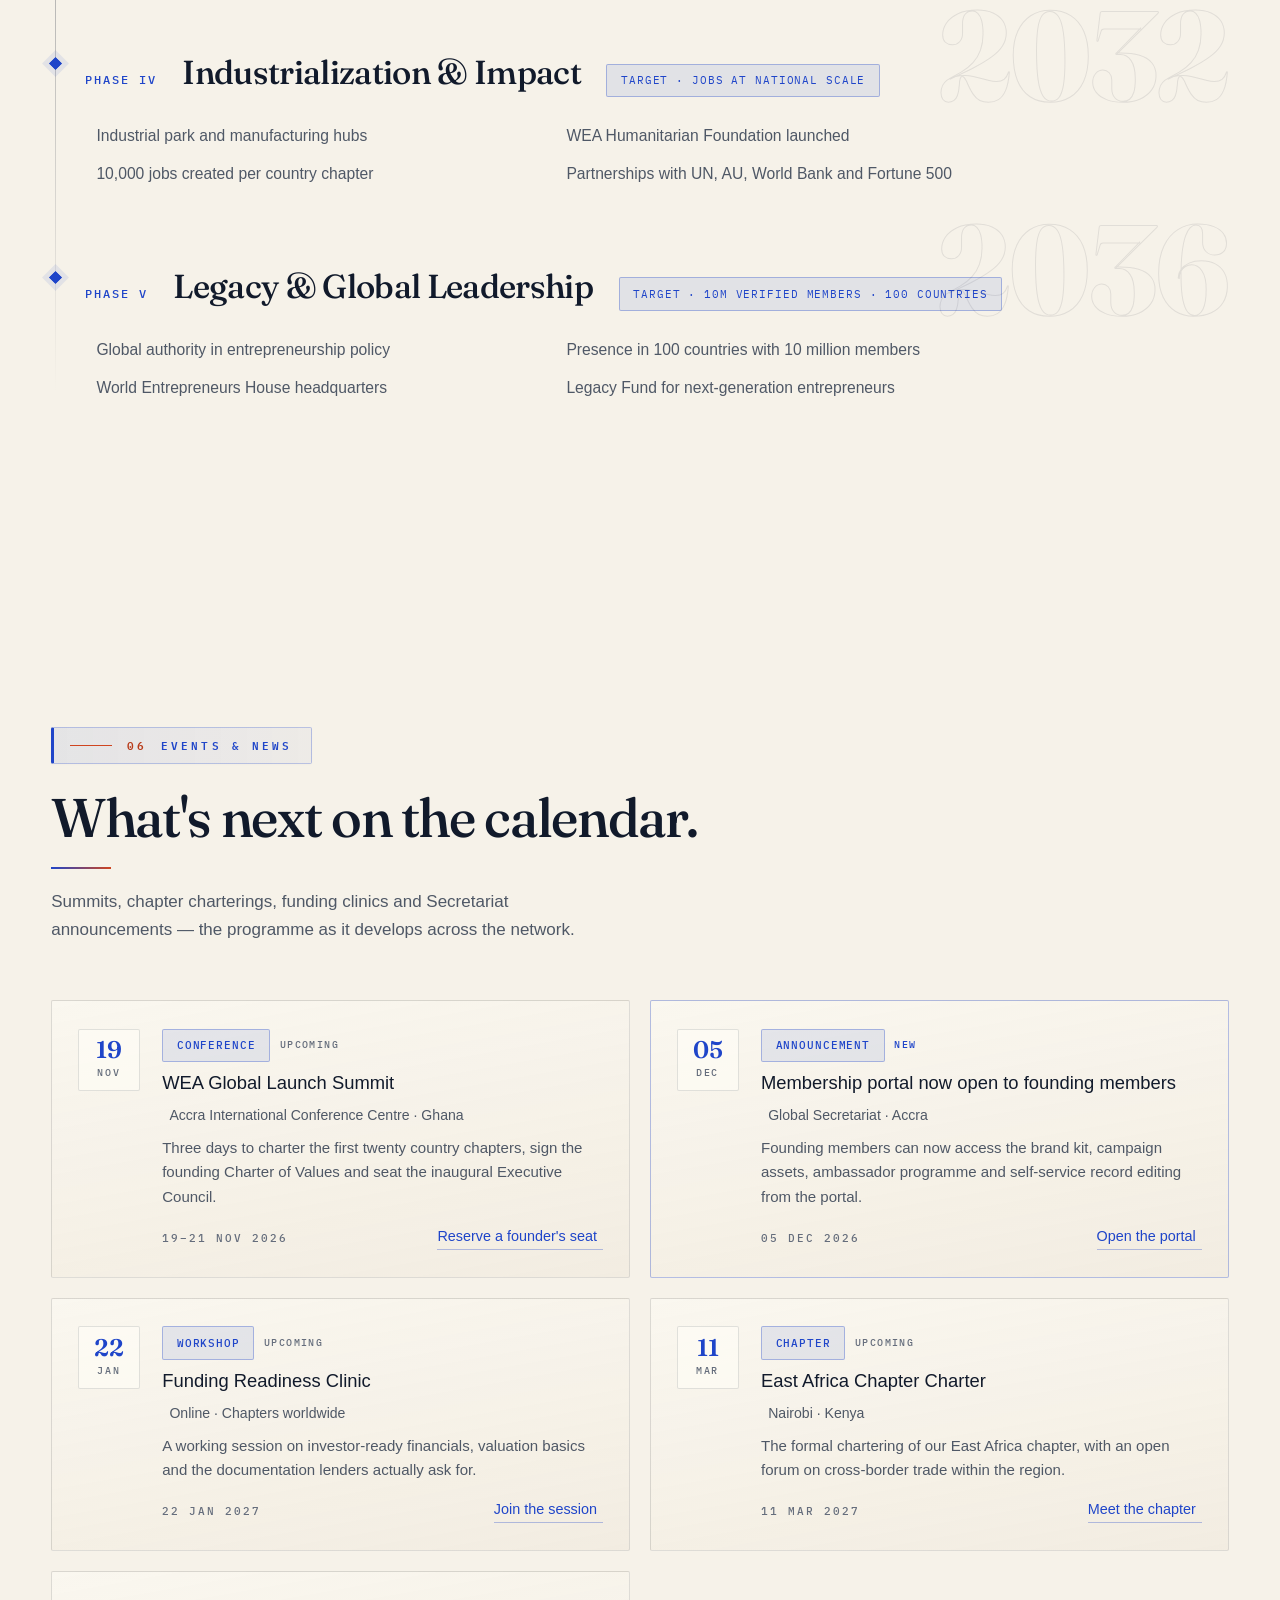
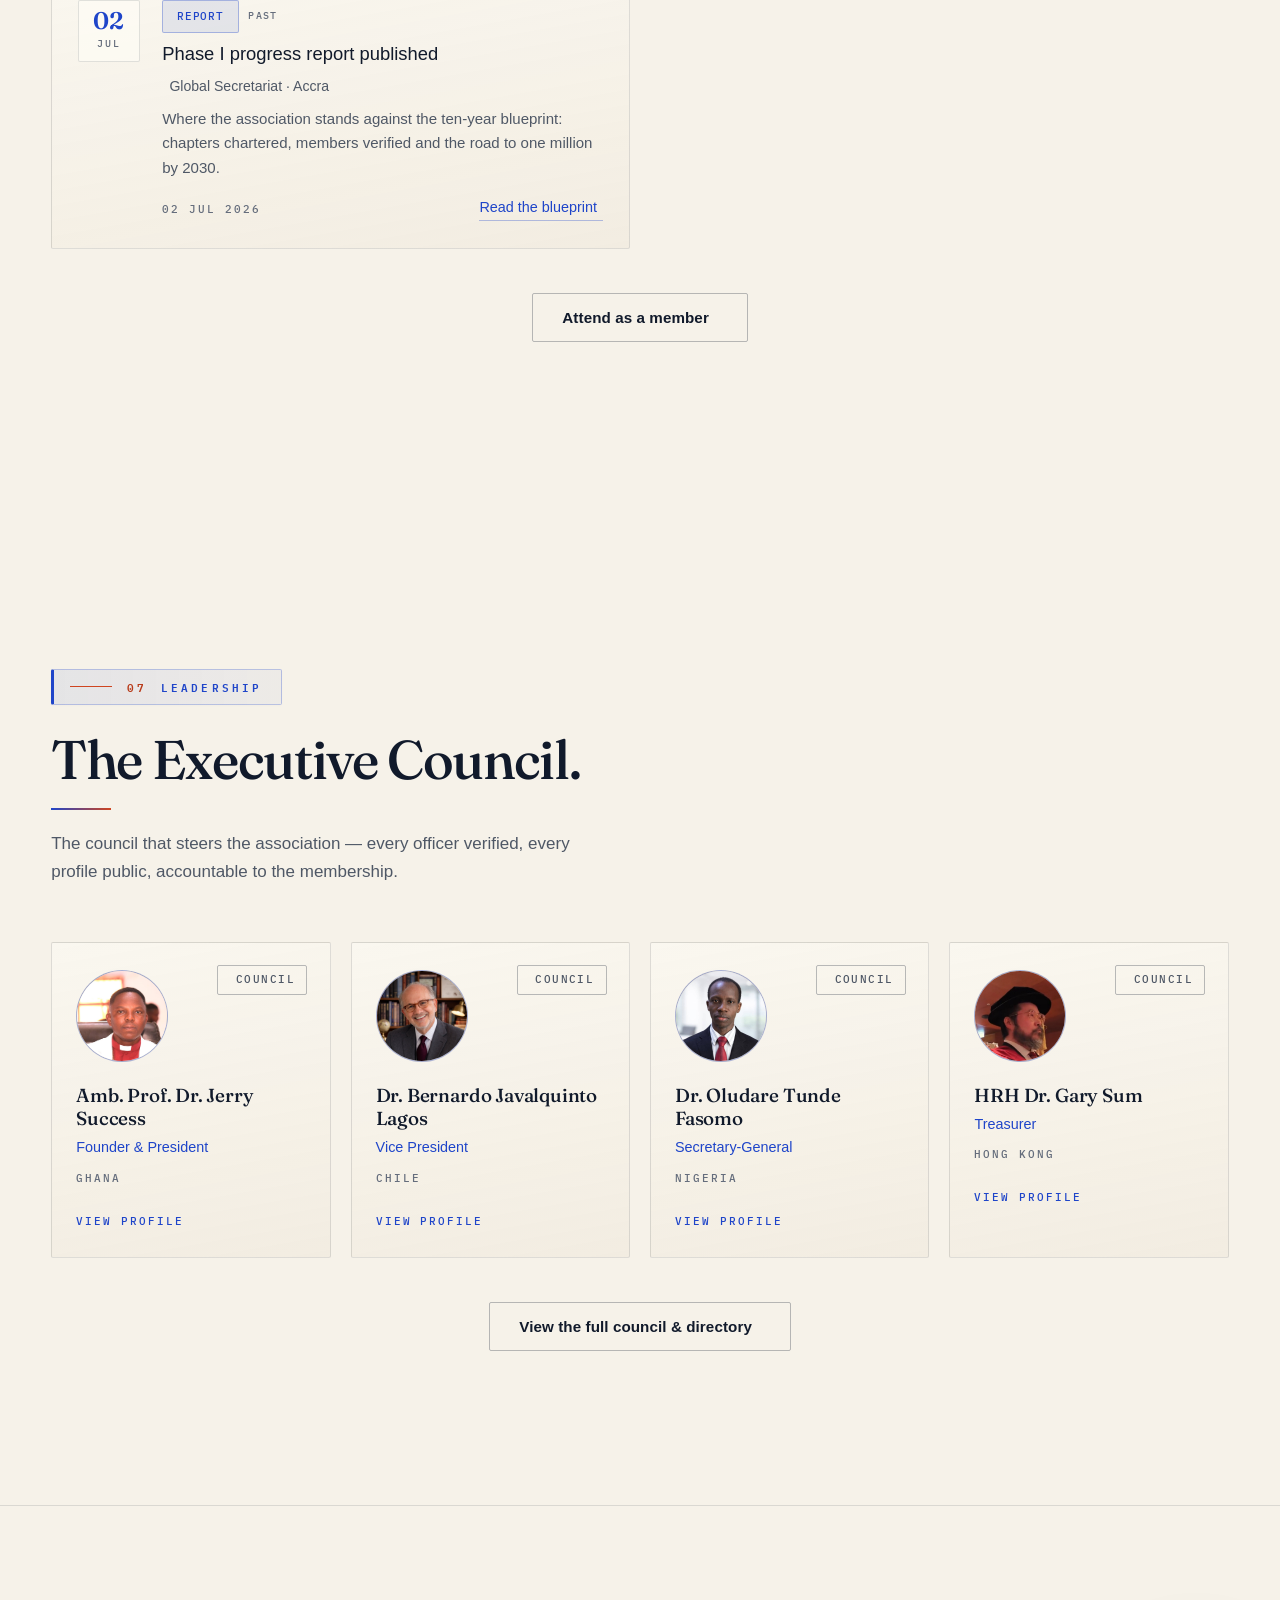
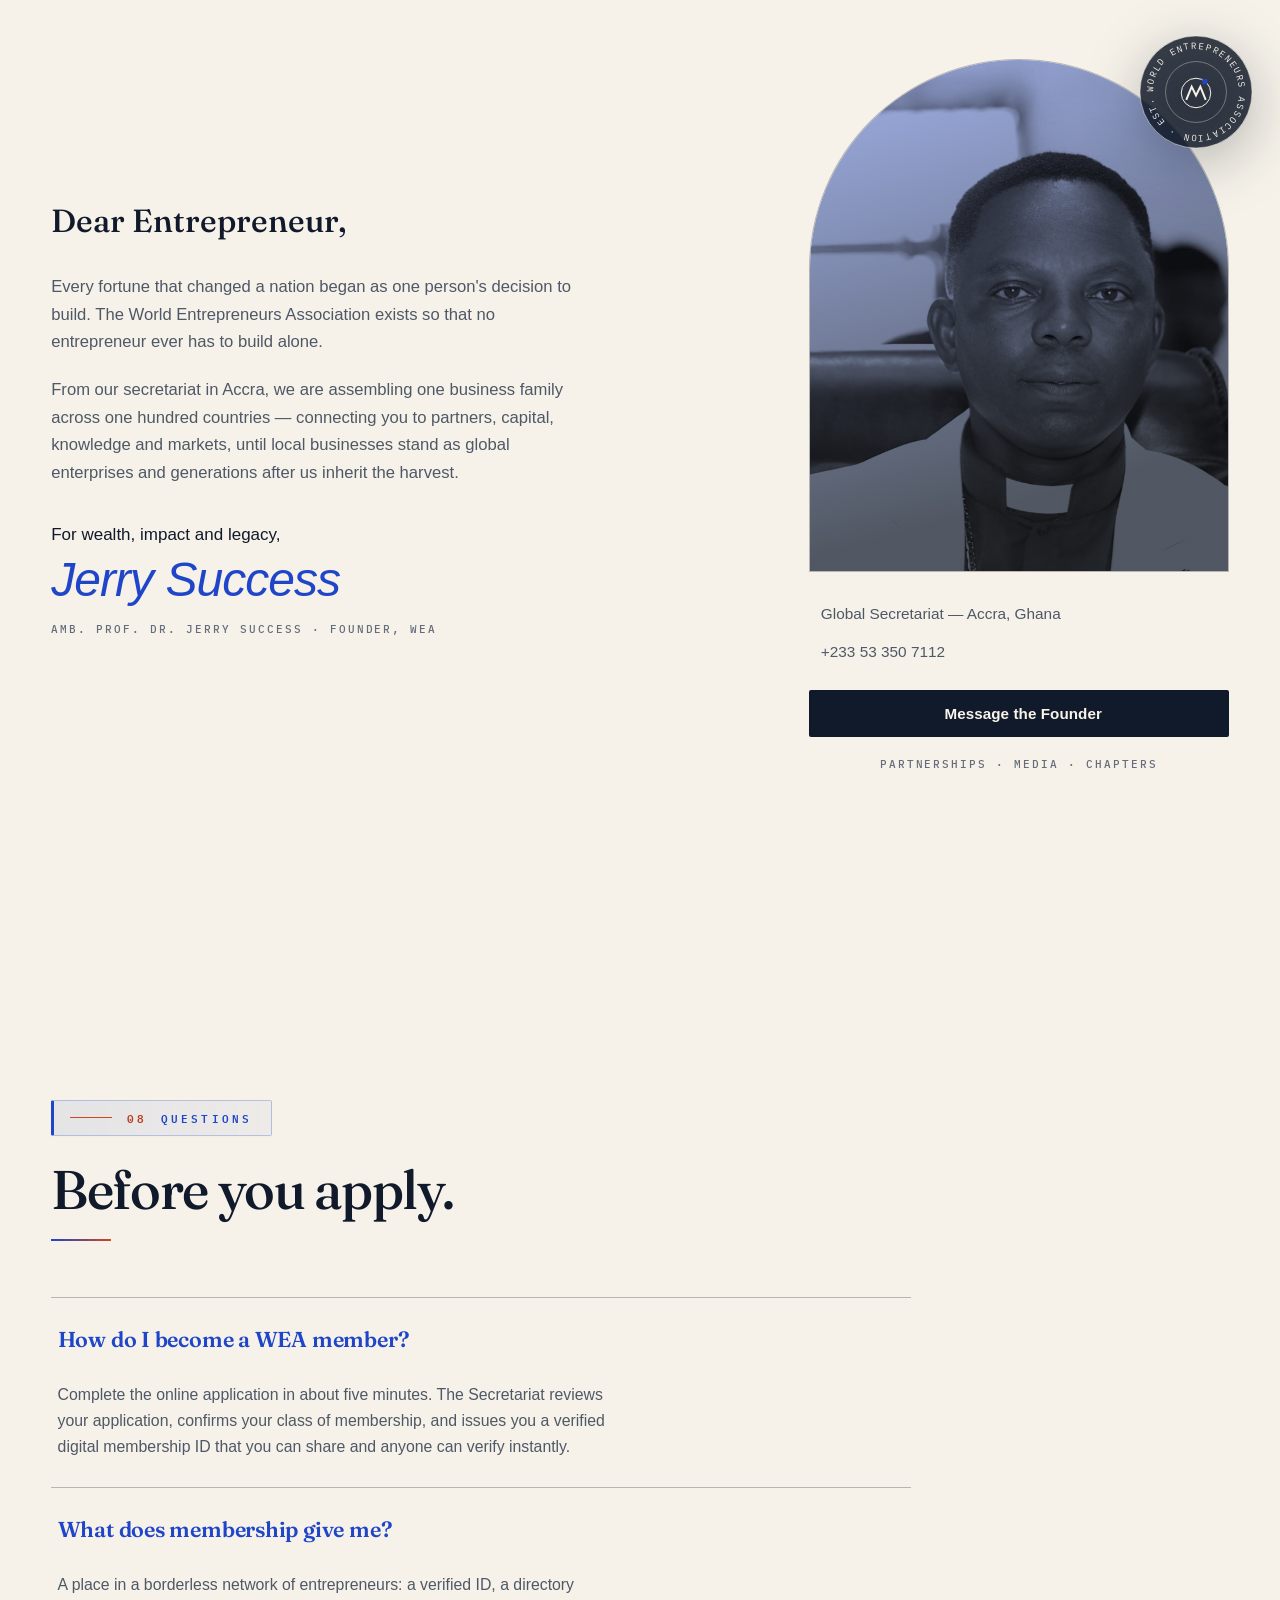
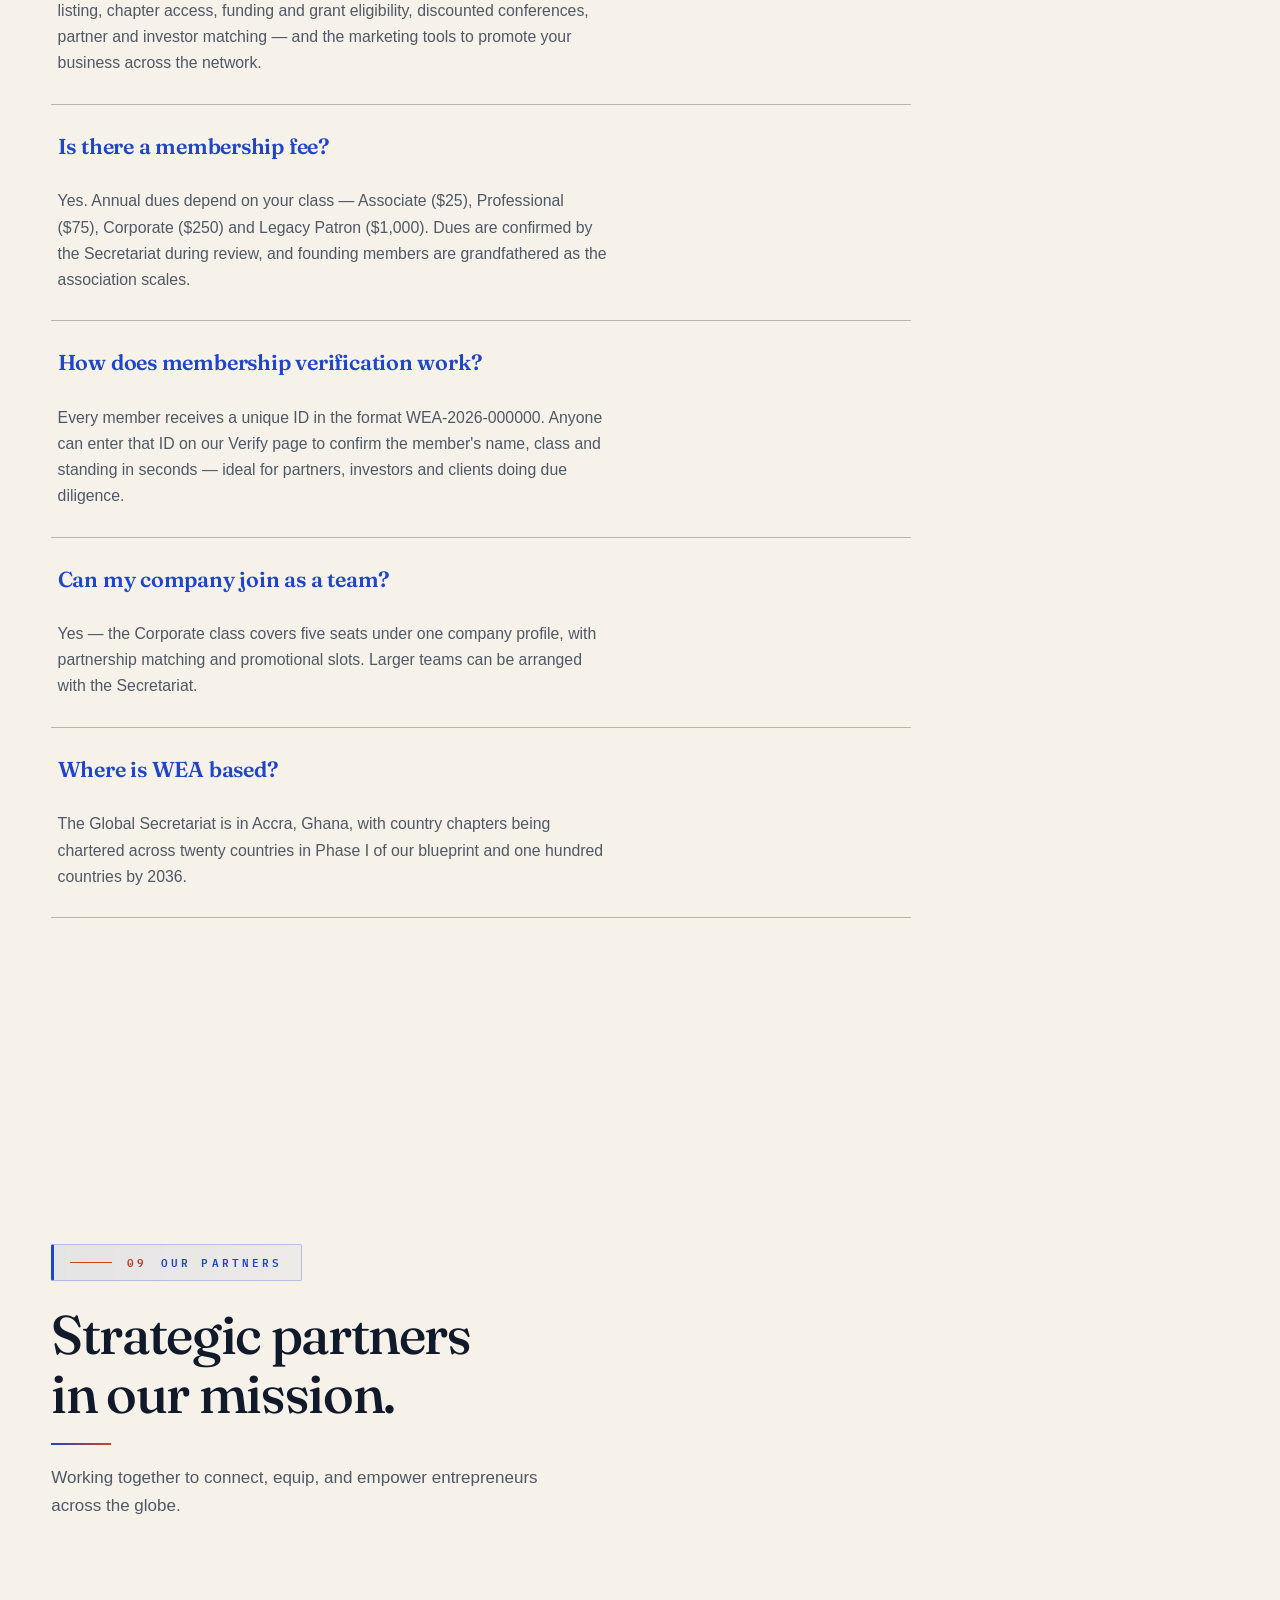
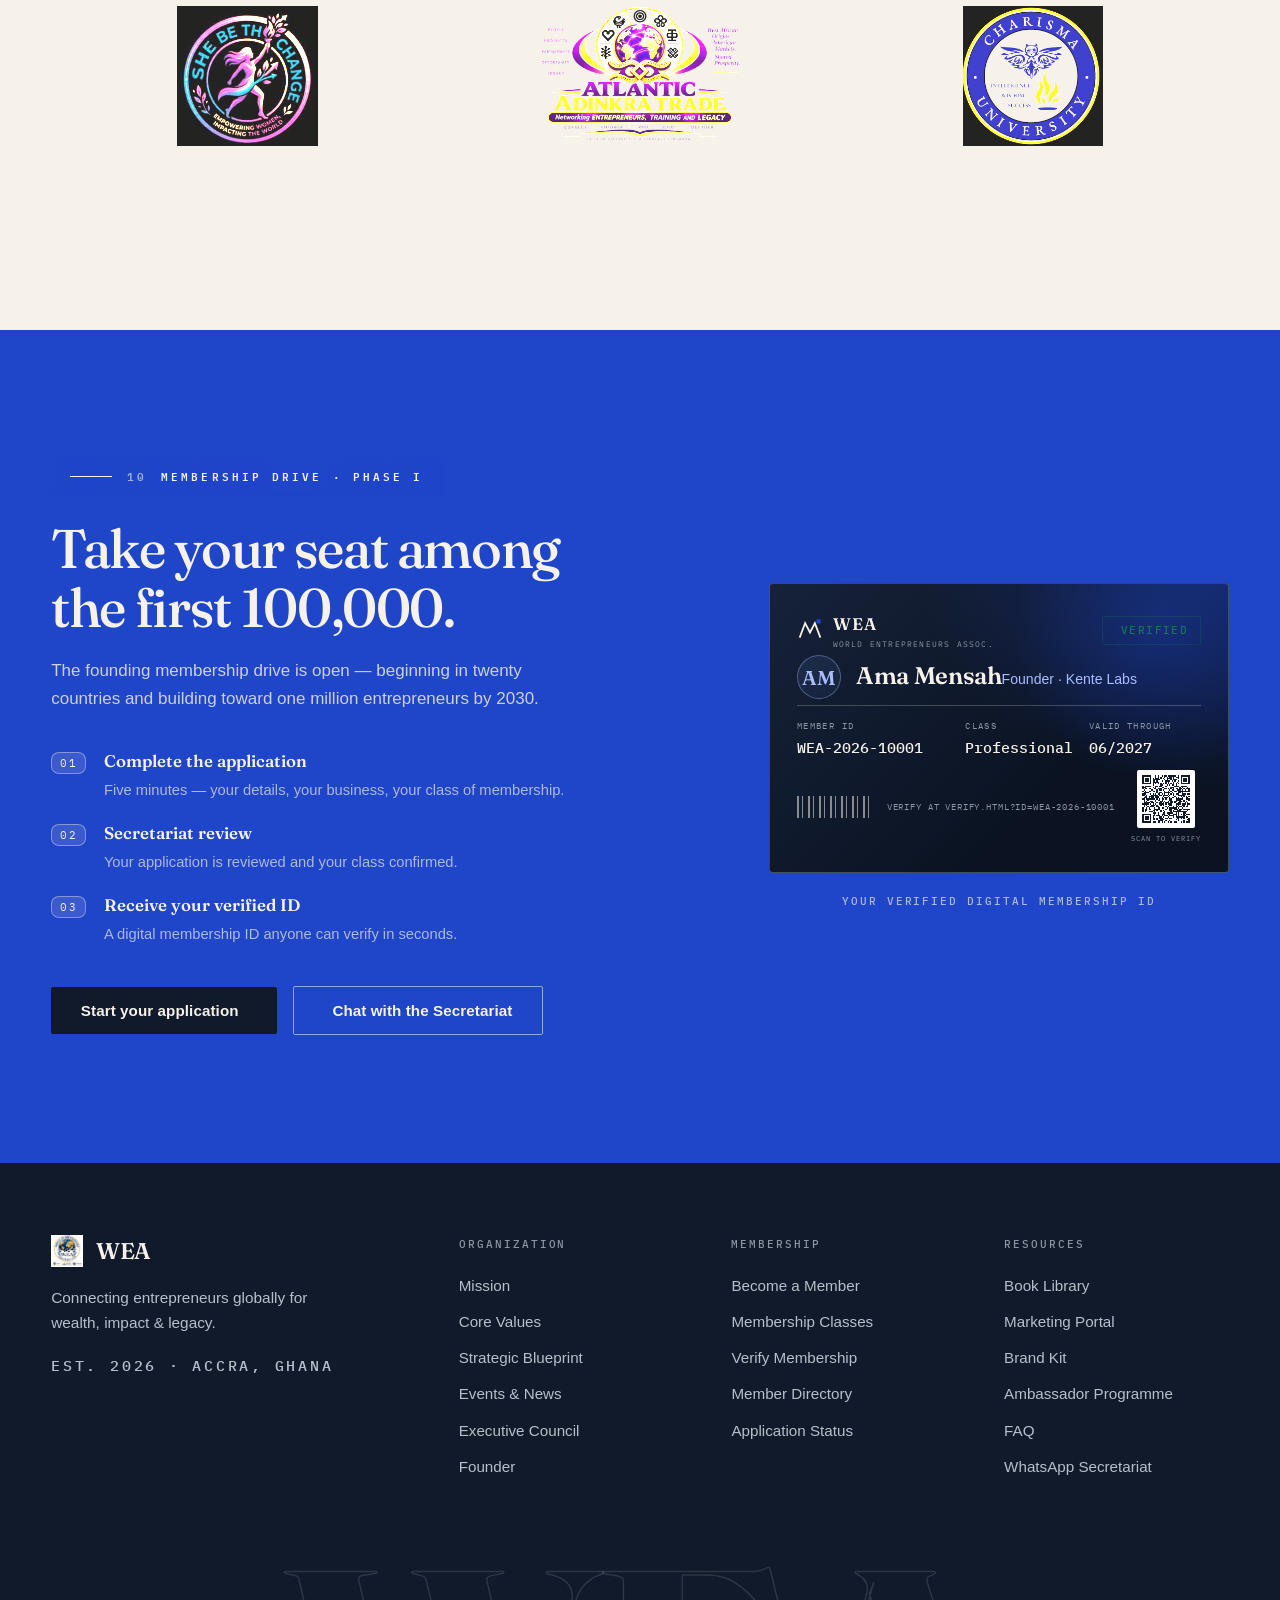
==== commit fc380da4: "Add council leadership profiles with photos and update brand logo" ====
--- a/index.html
+++ b/index.html
@@ -29,7 +29,7 @@
   <meta name="twitter:image" content="https://www.worldentrepreneursassociation.org/social/wea-og.png" />
 
   <link rel="canonical" href="https://www.worldentrepreneursassociation.org/" />
-  <link rel="icon" href='data:image/svg+xml,<svg xmlns='http://www.w3.org/2000/svg' viewBox='0 0 44 44'><rect width='44' height='44' fill='%23F6F2E9'/><path d='M6 33.5 14.5 11.5 22 25.5 29.5 11.5 38 33.5' fill='none' stroke='%23111A2B' stroke-width='3.2' stroke-linejoin='miter' stroke-linecap='square'/><rect x='32.5' y='4.5' width='6.5' height='6.5' fill='%231F45C9'/></svg>' />
+  <link rel="icon" type="image/png" href="images/favicon.png" />
   <link rel="preconnect" href="https://api.fontshare.com" />
   <link rel="preconnect" href="https://cdn.fontshare.com" crossorigin />
   <link rel="preconnect" href="https://fonts.googleapis.com" />
@@ -48,10 +48,7 @@
   <header class="nav">
     <div class="nav-inner">
       <a class="brand" href="#home" aria-label="World Entrepreneurs Association home">
-        <svg class="brand-mark" viewBox="0 0 44 44" fill="none" aria-hidden="true">
-          <path d="M5 33.5 13.75 10.5 22 26.25 30.25 10.5 39 33.5" stroke="currentColor" stroke-width="3" stroke-linejoin="miter" stroke-linecap="square"/>
-          <rect x="33" y="4" width="7" height="7" fill="#1F45C9"/>
-        </svg>
+        <img class="brand-mark" src="images/wea-logo.jpg" alt="" width="44" height="44" />
         <span class="brand-text">
           <strong>WEA</strong>
           <small>World Entrepreneurs Assoc.</small>
@@ -496,7 +493,7 @@
         <aside class="founder-card reveal" style="--d:140ms">
           <div class="portrait-wrap">
             <figure class="duotone portrait">
-              <img src="https://picsum.photos/seed/wea-leadership-stage/900/1100" alt="Portrait placeholder — Amb. Prof. Dr. Jerry Success" loading="lazy" />
+              <img src="images/Amb.%20Prof.%20Dr.%20Jerry%20Success.jpeg" alt="Portrait of Amb. Prof. Dr. Jerry Success" loading="lazy" />
             </figure>
             <svg class="seal" viewBox="0 0 120 120" aria-hidden="true">
               <defs>
@@ -615,10 +612,7 @@
     <div class="container footer-grid">
       <div class="footer-brand">
         <a class="brand" href="#home" aria-label="Back to top">
-          <svg class="brand-mark" viewBox="0 0 44 44" fill="none" aria-hidden="true">
-          <path d="M5 33.5 13.75 10.5 22 26.25 30.25 10.5 39 33.5" stroke="currentColor" stroke-width="3" stroke-linejoin="miter" stroke-linecap="square"/>
-          <rect x="33" y="4" width="7" height="7" fill="#1F45C9"/>
-        </svg>
+          <img class="brand-mark" src="images/wea-logo.jpg" alt="" width="44" height="44" />
           <span class="brand-text"><strong>WEA</strong></span>
         </a>
         <p>Connecting entrepreneurs globally for wealth, impact &amp; legacy.</p>
